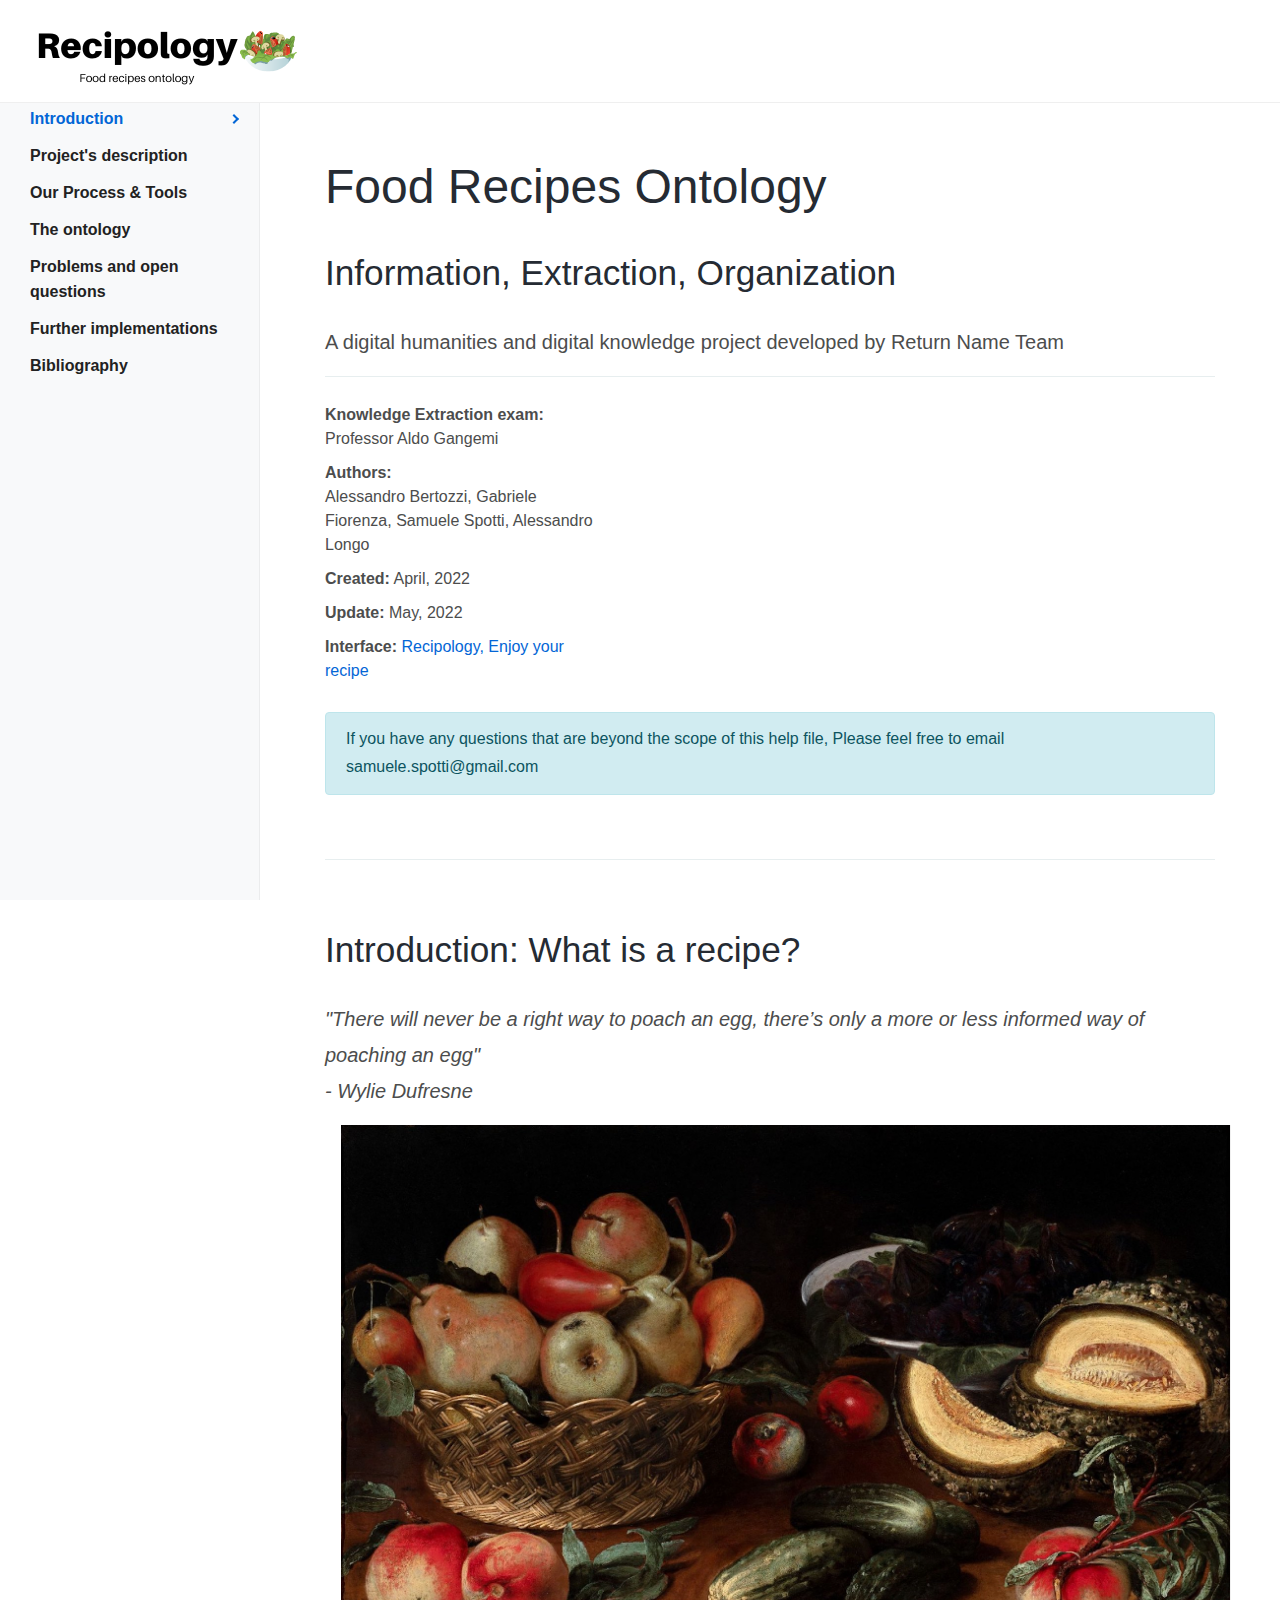
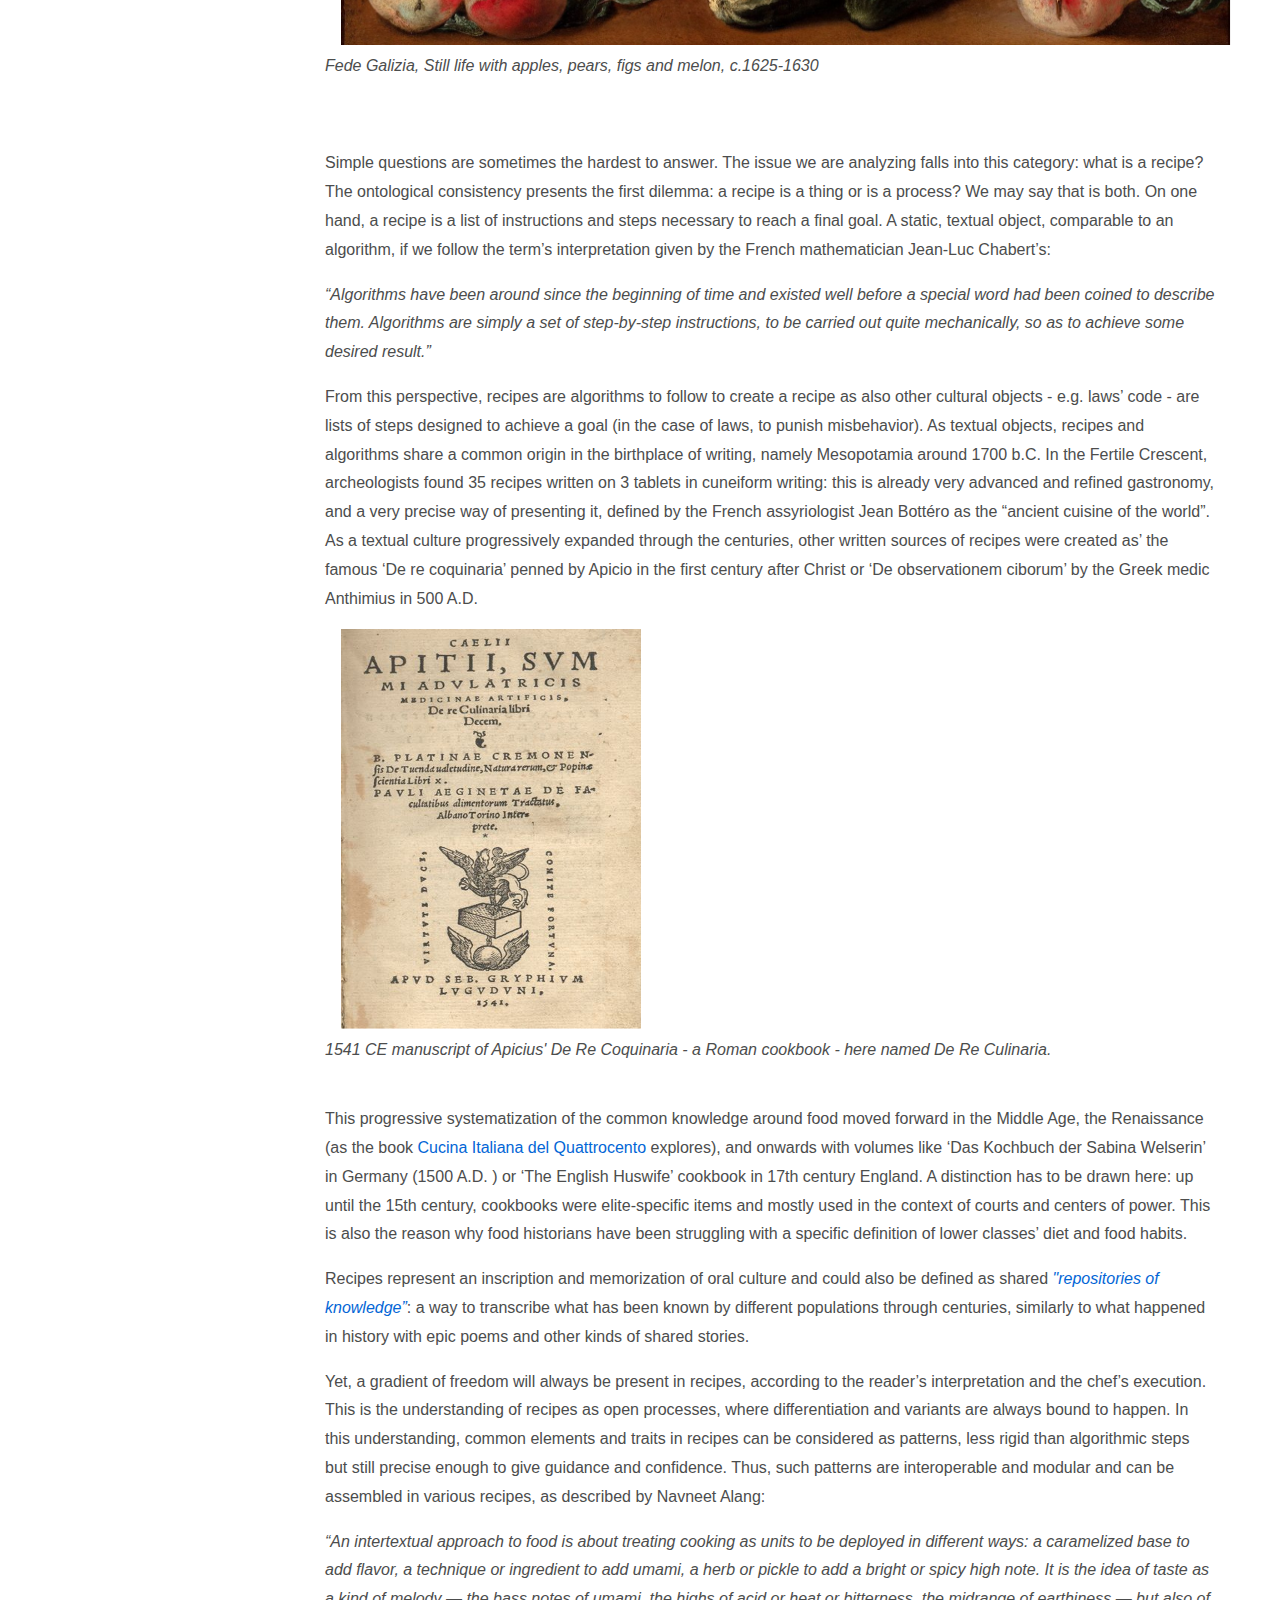
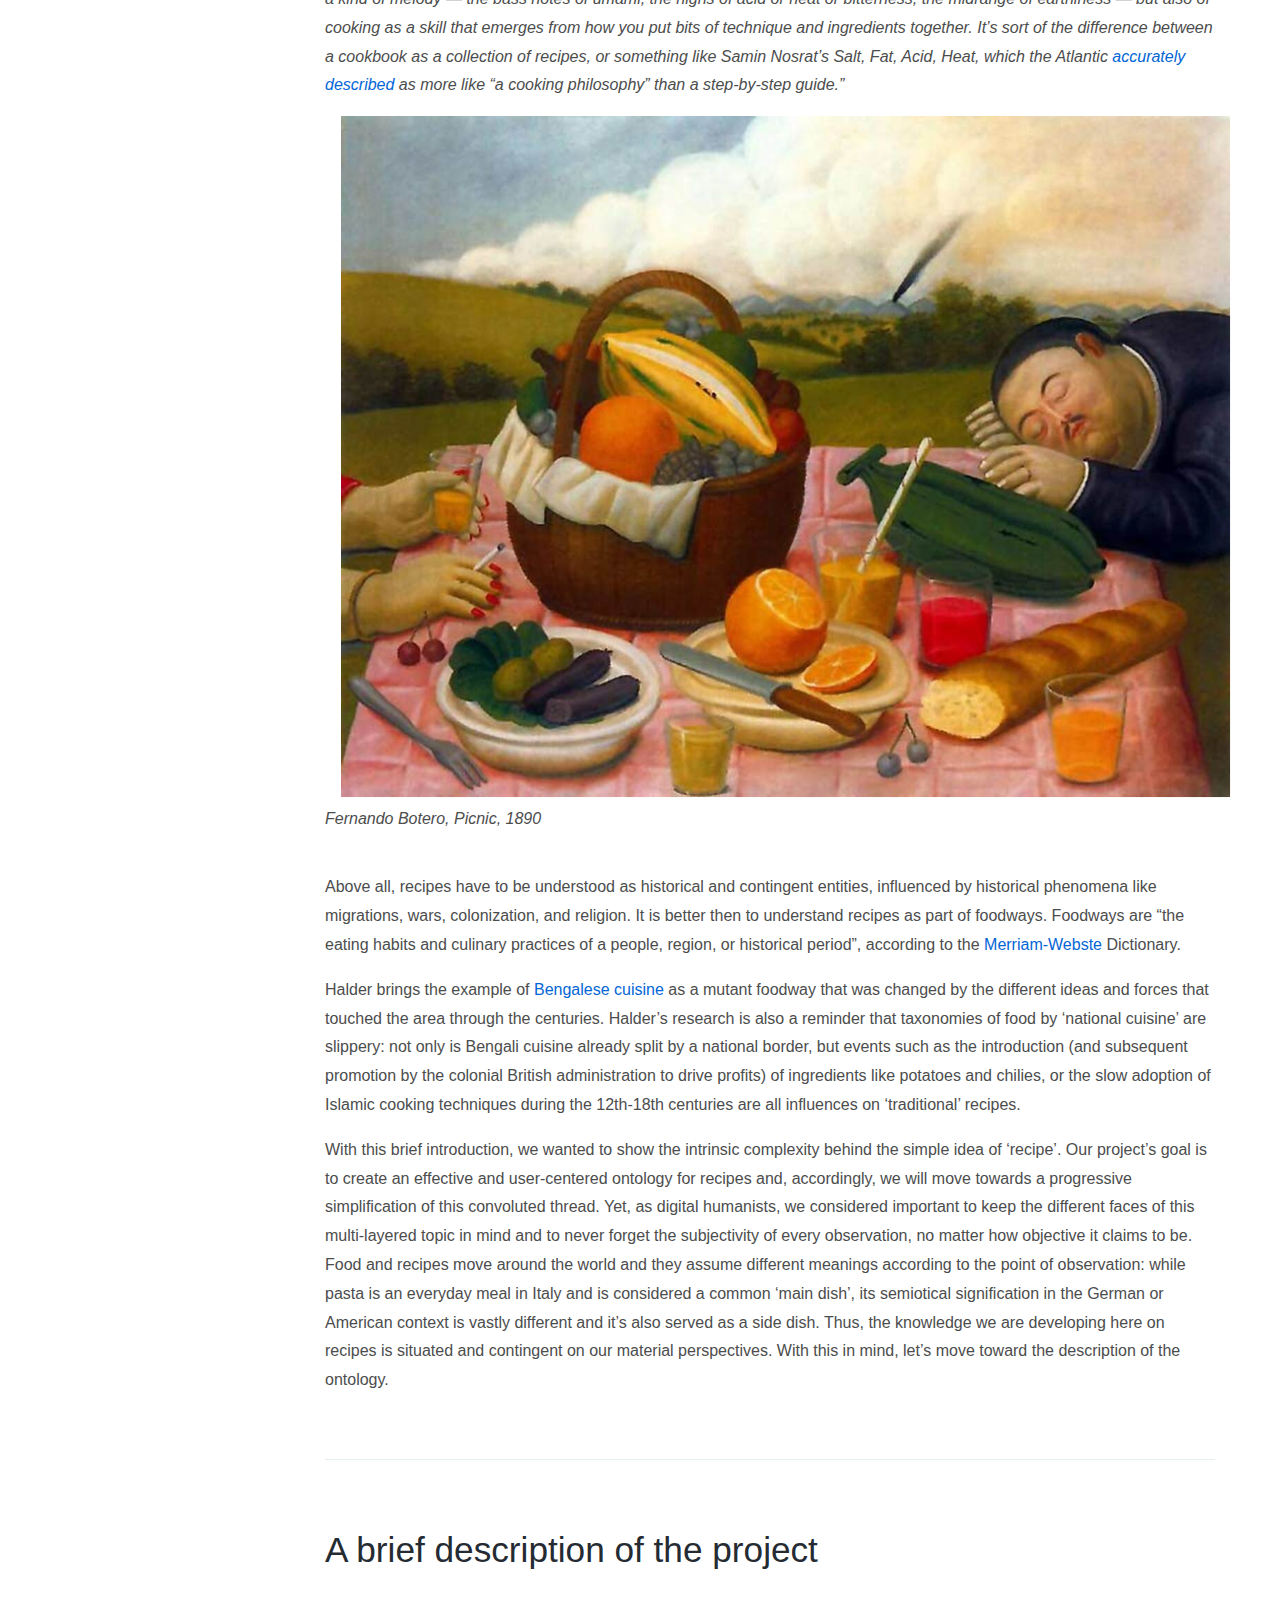
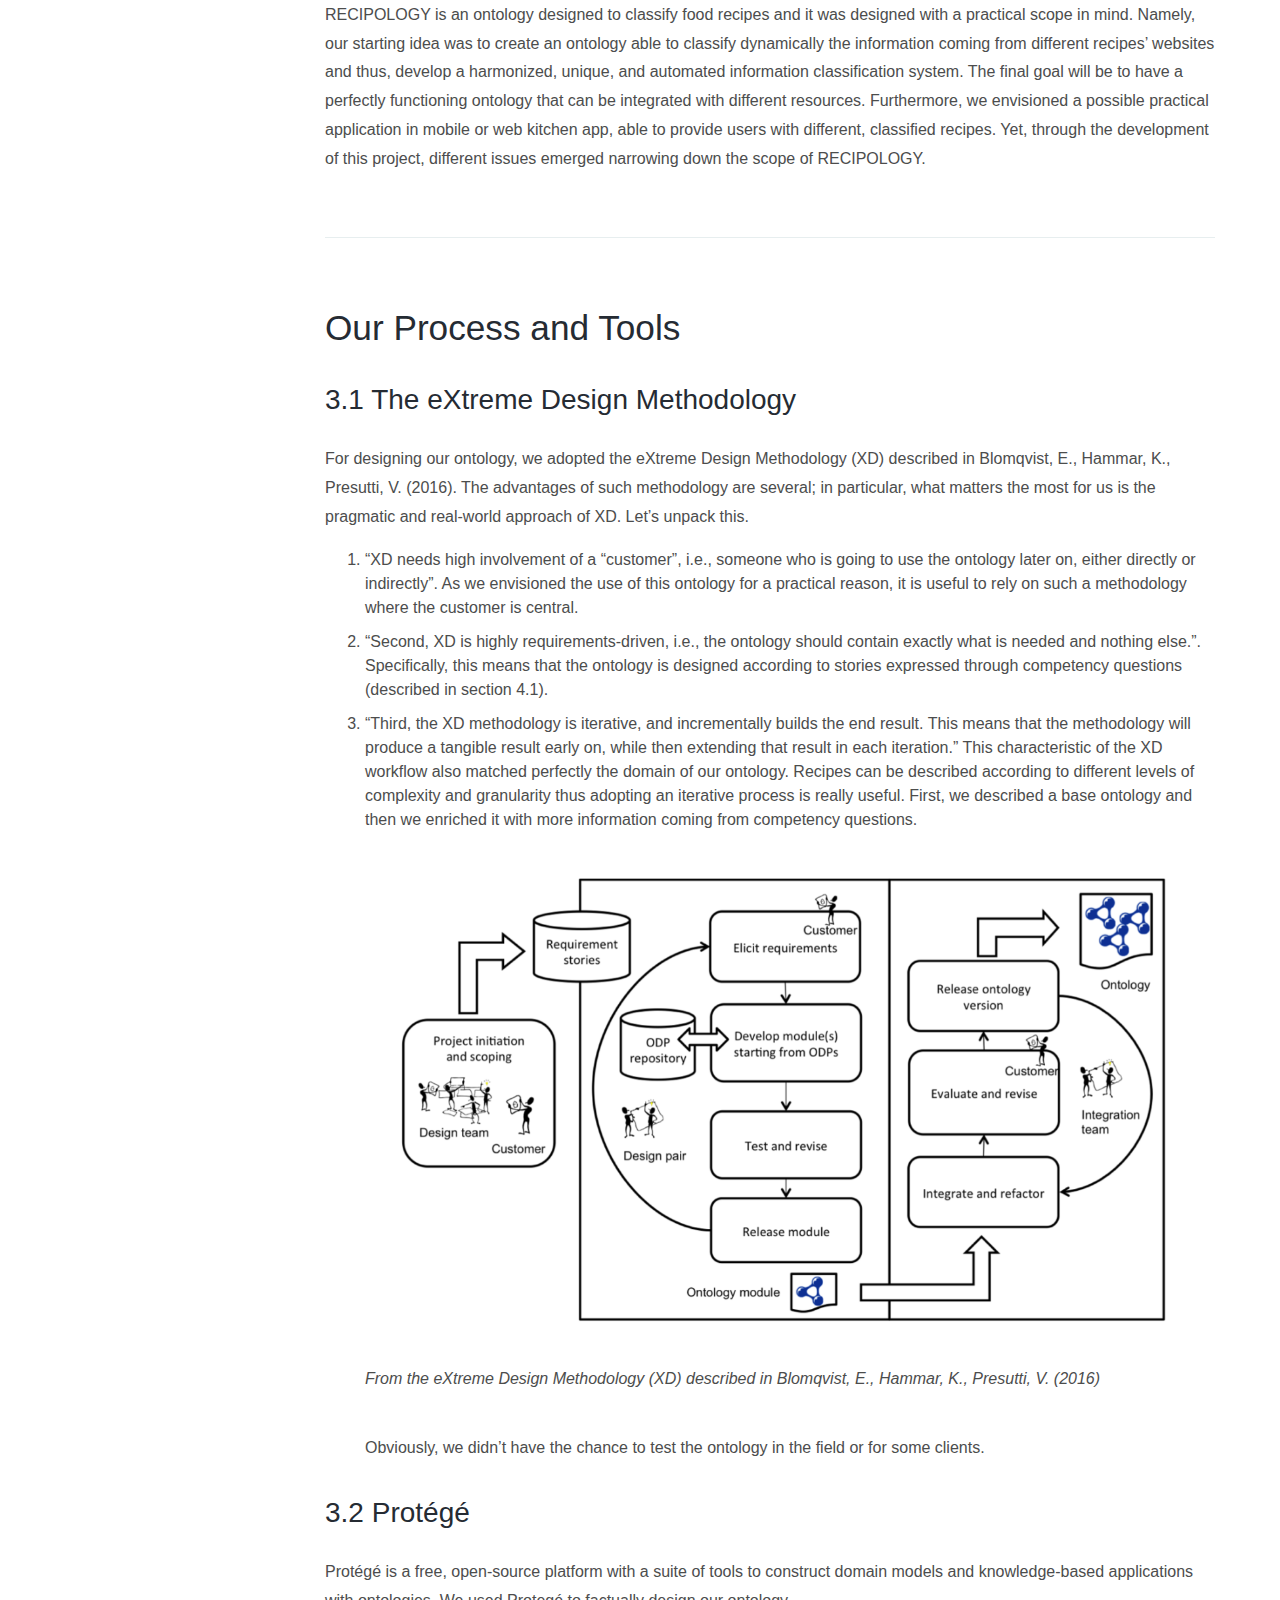
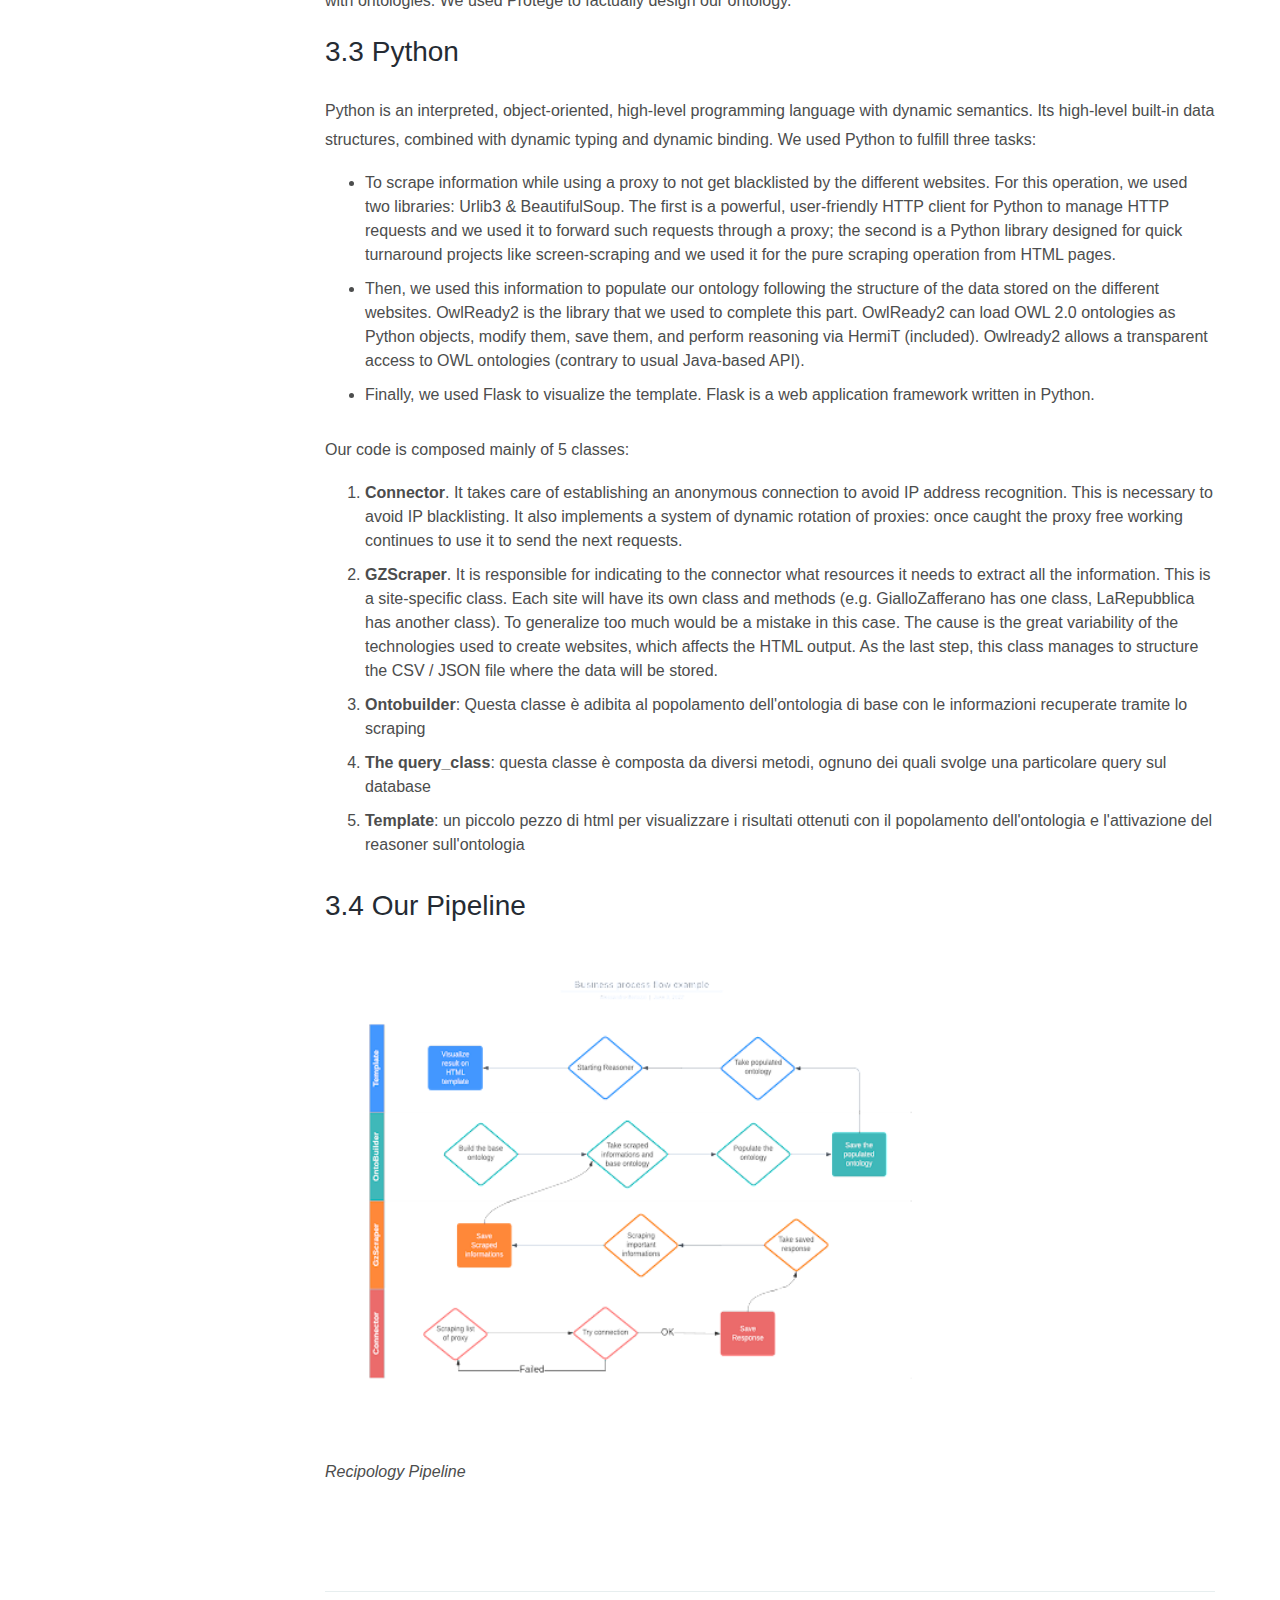
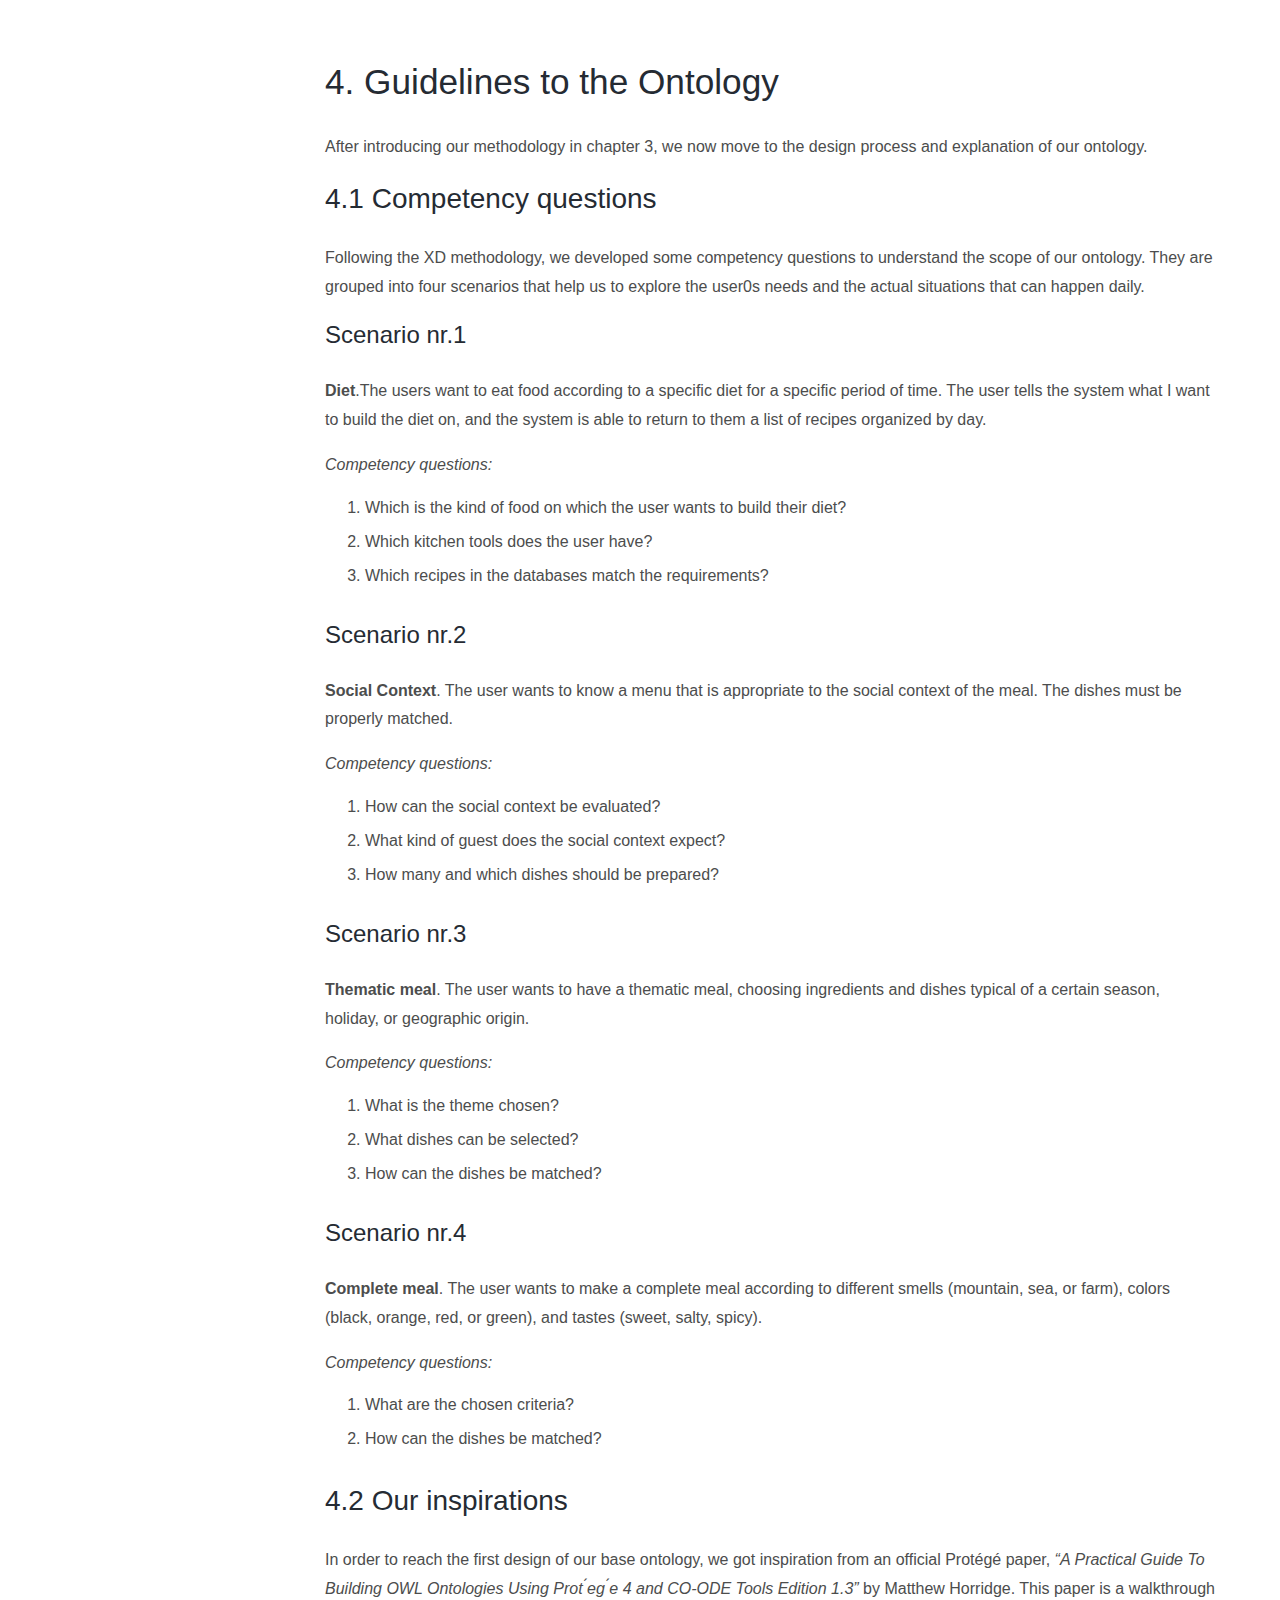
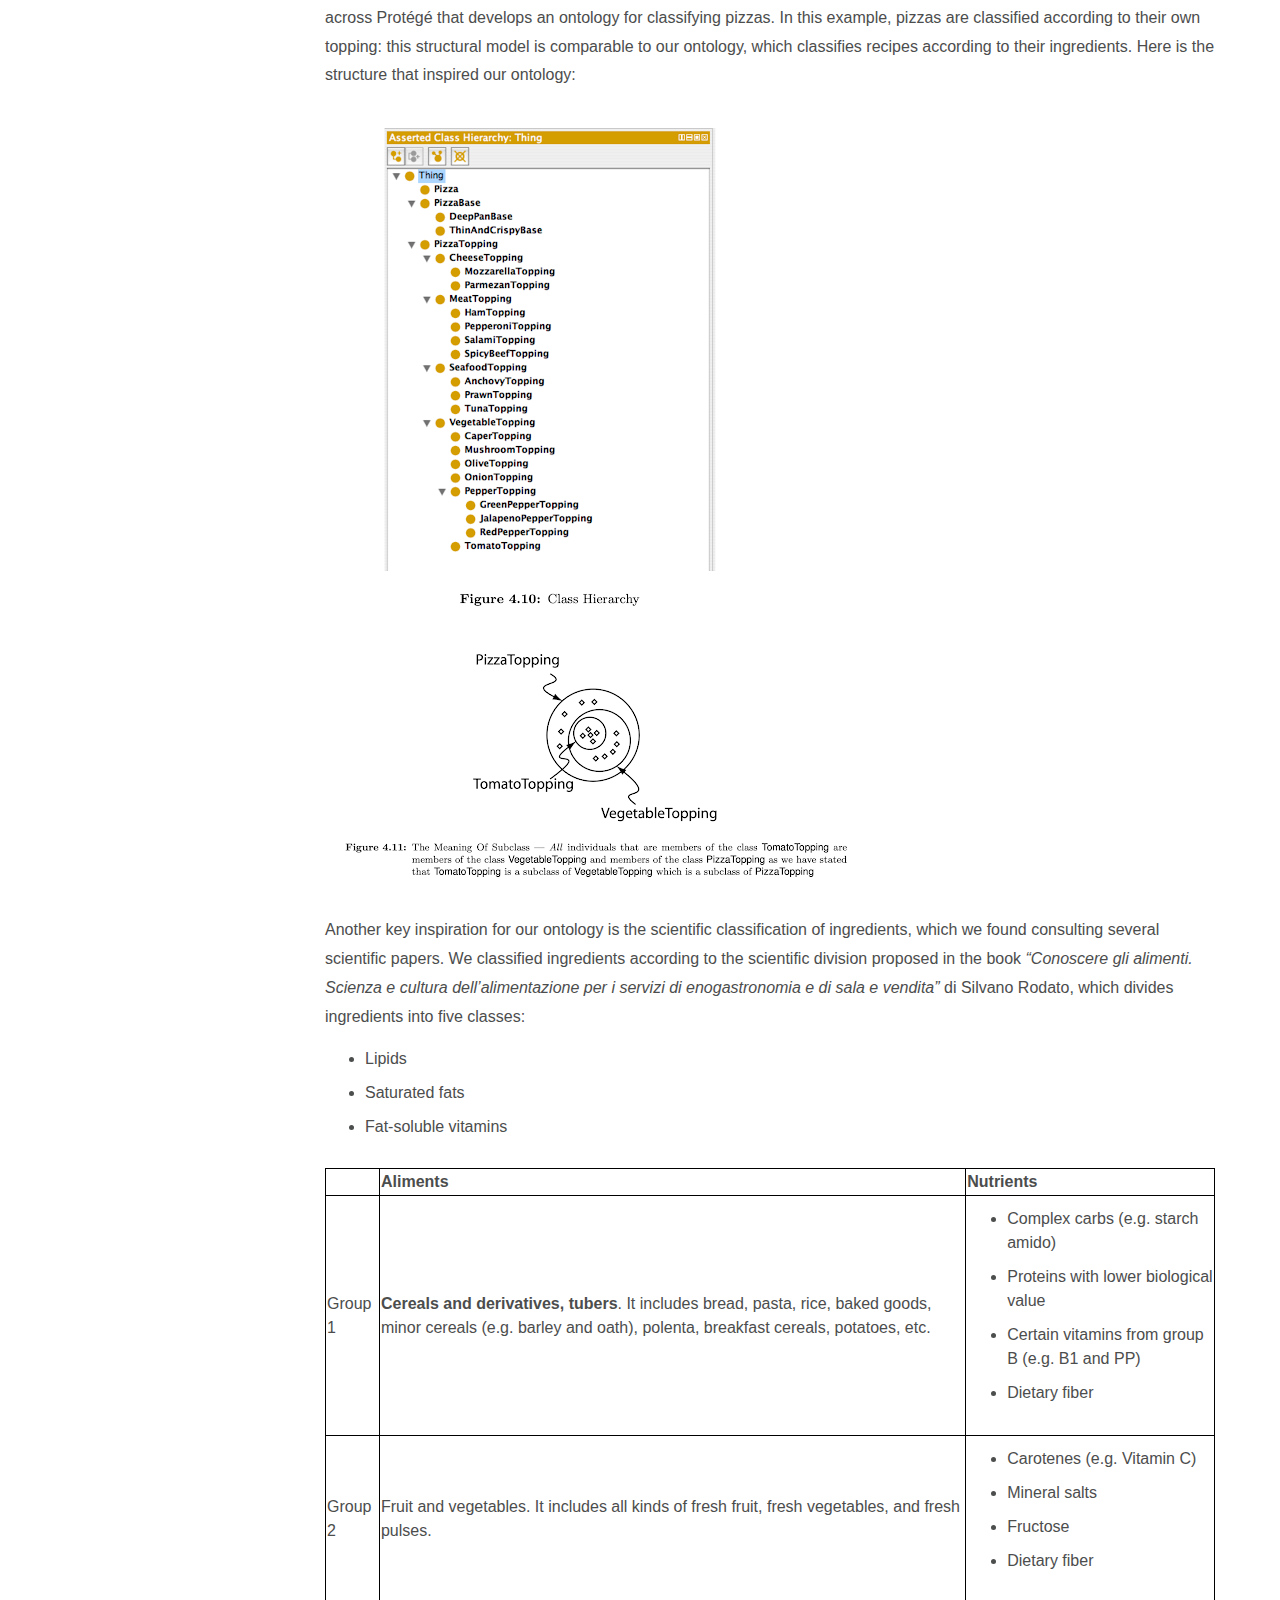
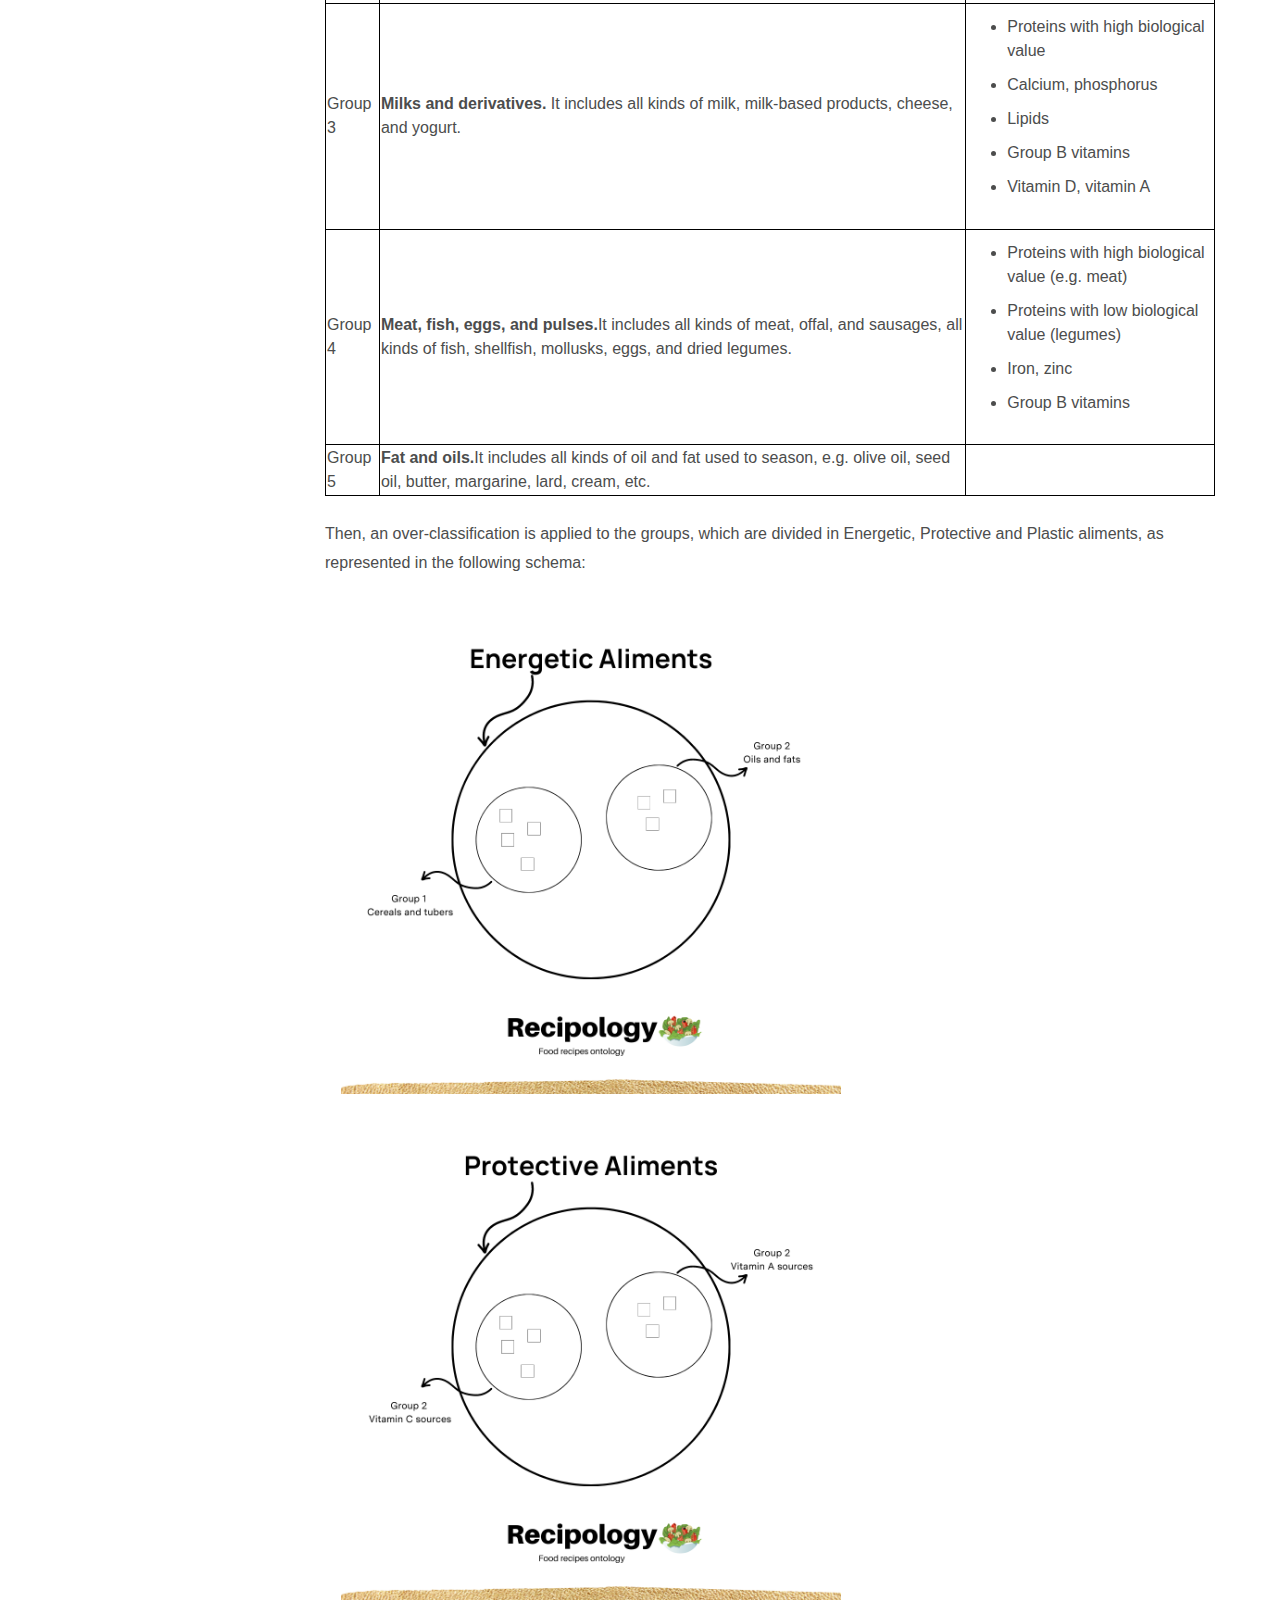
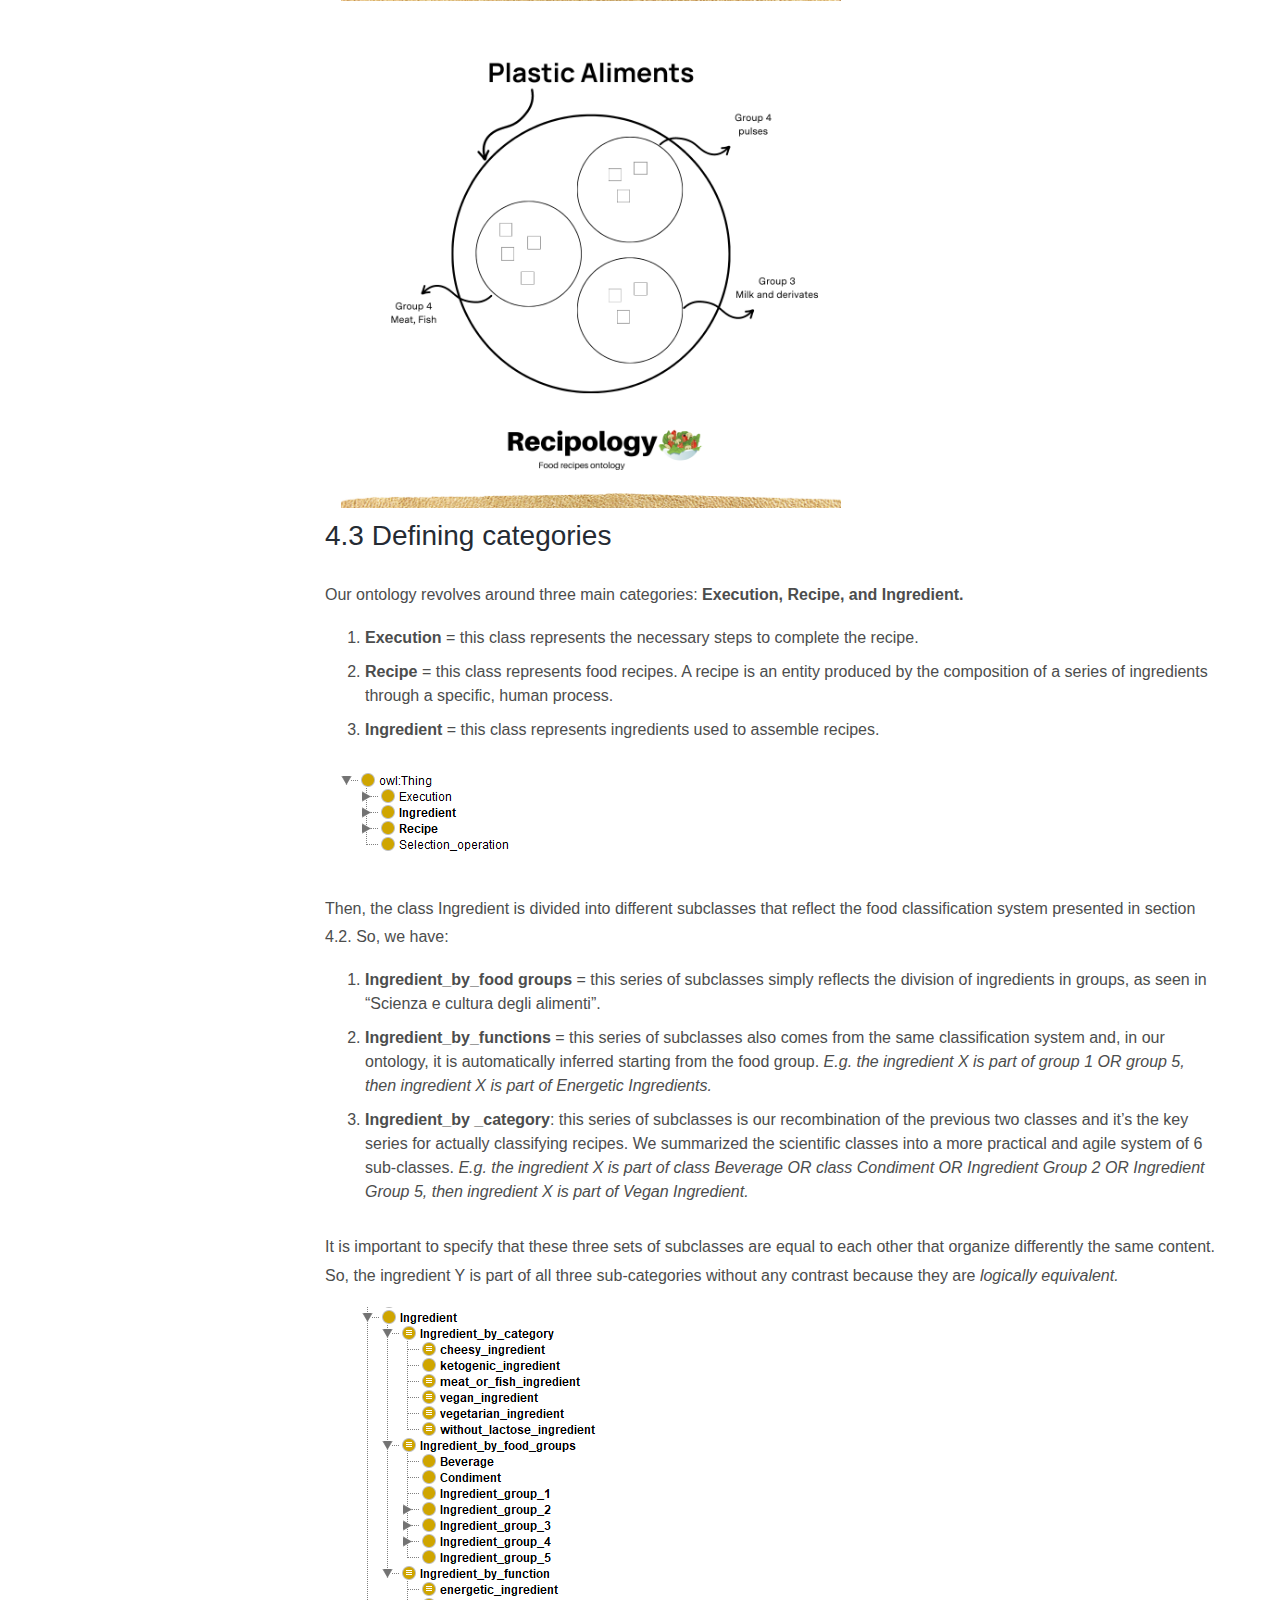
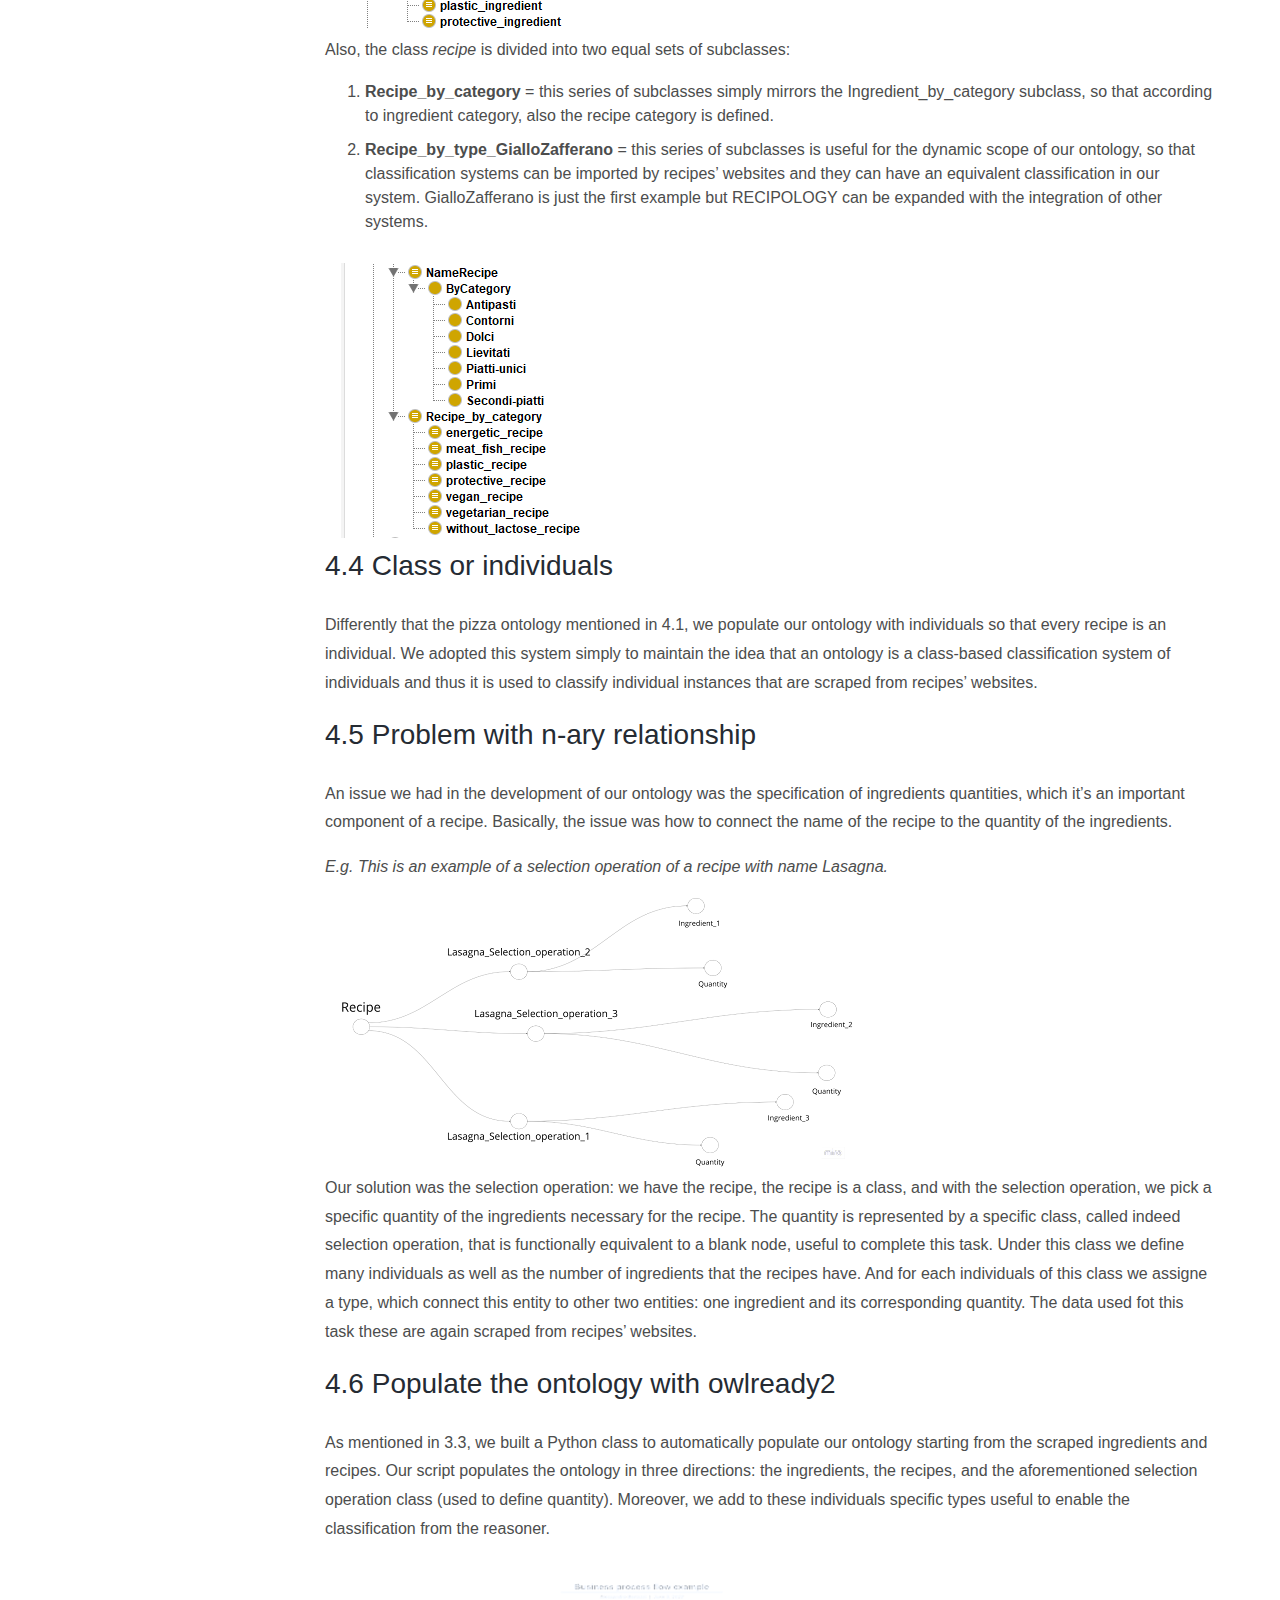
==== index.html @ f7dc5a28 "new" ====
<!DOCTYPE html>
<html lang="en">
<head>
<meta charset="UTF-8" />
<meta http-equiv="X-UA-Compatible" content="IE=edge">
<meta name="viewport" content="width=device-width, initial-scale=1, minimum-scale=1.0, shrink-to-fit=no">
<link href="assets/images/favicon.png" rel="icon" />
<title>Recipology Project | Documentation</title>
<meta name="description" content="Your ThemeForest item Name and description">
<meta name="author" content="harnishdesign.net">

<!-- Stylesheet
============================== -->
<!-- Bootstrap -->
<link rel="stylesheet" type="text/css" href="assets/vendor/bootstrap/css/bootstrap.min.css" />
<!-- Font Awesome Icon -->
<link rel="stylesheet" type="text/css" href="assets/vendor/font-awesome/css/all.min.css" />
<!-- Magnific Popup -->
<link rel="stylesheet" type="text/css" href="assets/vendor/magnific-popup/magnific-popup.min.css" />
<!-- Highlight Syntax -->
<link rel="stylesheet" type="text/css" href="assets/vendor/highlight.js/styles/github.css" />
<!-- Custom Stylesheet -->
<link rel="stylesheet" type="text/css" href="assets/css/stylesheet.css" />
</head>

<body data-spy="scroll" data-target=".idocs-navigation" data-offset="125">

<!-- Preloader -->
<div class="preloader">
  <div class="lds-ellipsis">
    <div></div>
    <div></div>
    <div></div>
    <div></div>
  </div>
</div>
<!-- Preloader End --> 

<!-- Document Wrapper   
=============================== -->
<div id="main-wrapper"> 
  
  <!-- Header
  ============================ -->
  <header id="header" class="sticky-top"> 
    <!-- Navbar -->
    <nav class="primary-menu navbar navbar-expand-lg navbar-dropdown-dark">
      <div class="container-fluid">
        <!-- Sidebar Toggler -->
		<button id="sidebarCollapse" class="navbar-toggler d-block d-md-none" type="button"><span></span><span class="w-75"></span><span class="w-50"></span></button>
		
		<!-- Logo --> 
        <a class="logo ml-md-3" href="index.html" title="iDocs Template"> <img src="assets/images/logo.png" alt="iDocs Template"/> </a> 
		<span class="text-2 ml-2"></span> 

    
  
        <!-- Logo End -->
        
		
                
                  
             
          
        
          
        
    <!-- Navbar End --> 
  </header>
  <!-- Header End --> 
  
  <!-- Content
  ============================ -->
  <div id="content" role="main">
    
	<!-- Sidebar Navigation
	============================ -->
	<div class="idocs-navigation bg-light">
      <ul class="nav flex-column ">
        <li class="nav-item"><a class="nav-link active" href="#idocs_start">Introduction</a>
        </li>
        <li class="nav-item"><a class="nav-link" href="#idocs_layout">Project's description</a>
         
        </li>
        <li class="nav-item"><a class="nav-link" href="#idocs_content">Our Process & Tools</a>
         
		
		</li>
        <li class="nav-item"><a class="nav-link" href="#idocs_components">The ontology</a>
          
        </li>
		<li class="nav-item"><a class="nav-link" href="#idocs_faq">Problems and open questions</a></li>
    <li class="nav-item"><a class="nav-link" href="#idocs_faq2">Further implementations</a></li>
    <li class="nav-item"><a class="nav-link" href="#idocs_faq3">Bibliography</a></li>
  
  
    
			<ul class="nav flex-column">
            <li class="nav-item"><a class="nav-link" href="#v1-1">v1.1</a></li>
            <li class="nav-item"><a class="nav-link" href="#v1-0">v1.0</a></li>
          </ul>
		</li>
      </ul>
    </div>
    
    <!-- Docs Content
	============================ -->
    <div class="idocs-content">
      <div class="container"> 
        
        <!-- Getting Started
		============================ -->
        <section id="idocs_start">
        <h1>Food Recipes Ontology</h1>
        <h2>Information, Extraction, Organization</h2>
        <p class="lead">A digital humanities and digital knowledge project developed by Return Name Team</p>
		<hr>
        <div class="row">
            <div class="col-sm-6 col-lg-4">
                <ul class="list-unstyled">
                    <li><strong>Knowledge Extraction exam:</strong> <br /> Professor Aldo Gangemi</li>
                    <li><strong>Authors:</strong> <br /><a>Alessandro Bertozzi, Gabriele Fiorenza, Samuele Spotti, Alessandro Longo</a></li>
                    <li><strong class="font-weight-700">Created:</strong> April, 2022</li>
                    <li><strong>Update:</strong> May, 2022</li>
                    <li><strong>Interface:</strong><a href="https://alessandrobertozzi.pythonanywhere.com/random"> Recipology, Enjoy your recipe</a></li>
                </ul>
            </div>
            

        </div>
        <p class="alert alert-info">If you have any questions that are beyond the scope of this help file, Please feel free to email samuele.spotti@gmail.com</p>
        </section>
        
		<hr class="divider">
		
        <!-- Introduction
		============================ -->
        <section id="idocs_installation">
            <h2> Introduction: What is a recipe?</h2>
            <p class="lead">
                <i>
                    "There will never be a right way to poach an egg, there’s only a more or less informed way of poaching an egg"
                    <br />- Wylie Dufresne
                </i>

            </p>
            <a class="logo ml-md-3" href="index.html" title="Tavola"> <img src="assets/images/tavola.png" class="img-fluid" alt="Tavola"/> </a>
            <p><i>Fede Galizia, Still life with apples, pears, figs and melon, c.1625-1630</i></p>
            <span class="text-2 ml-2"></span>


            <p>
             <br />
                Simple questions are sometimes the hardest to answer. The issue we are analyzing falls into this category: what is a recipe? The ontological consistency presents the first dilemma: a recipe is a thing or is a process? We may say that is both. On one hand, a recipe is a list of instructions and steps necessary to reach a final goal. A static, textual object, comparable to an algorithm, if we follow the term’s interpretation given by the French mathematician Jean-Luc Chabert’s:
            </p>

            <p>
                <i>
                    “Algorithms have been around since the beginning of time and existed well before a special word had been coined to describe them. Algorithms are simply a set of step-by-step instructions, to be carried out quite mechanically, so as to achieve some desired result.”
                </i>
            </p>
            <p>
                From this perspective, recipes are algorithms to follow to create a recipe as also other cultural objects - e.g. laws’ code - are lists of steps designed to achieve a goal (in the case of laws, to punish misbehavior). As textual objects, recipes and algorithms share a common origin in the birthplace of writing, namely Mesopotamia around 1700 b.C. In the Fertile Crescent, archeologists found 35 recipes written on 3 tablets in cuneiform writing: this is already very advanced and refined gastronomy, and a very precise way of presenting it, defined by the French assyriologist Jean Bottéro as the “ancient cuisine of the world”. As a textual culture progressively expanded through the centuries, other written sources of recipes were created as’ the famous ‘De re coquinaria’ penned by Apicio in the first century after Christ or ‘De observationem ciborum’ by the Greek medic Anthimius in 500 A.D.
            </p>
            <a class="logo ml-md-3" href="index.html" title="Manoscritto"> <img src="assets/images/manoscritto.png" class="img-fluid" alt="Manoscritto" style="width:300px;height:400px;" /> </a>
            <p><i>1541 CE manuscript of Apicius' De Re Coquinaria - a Roman cookbook - here named De Re Culinaria.</i></p>
            <span class="text-2 ml-2"></span>

            <p>This progressive systematization of the common knowledge around food moved forward in the Middle Age, the Renaissance (as the book <a href="https://www.olschki.it/libro/9788822244581">Cucina Italiana del Quattrocento</a> explores), and onwards with volumes like ‘Das Kochbuch der Sabina Welserin’ in Germany (1500 A.D. ) or ‘The English Huswife’ cookbook in 17th century England. A distinction has to be drawn here: up until the 15th century, cookbooks were elite-specific items and mostly used in the context of courts and centers of power. This is also the reason why food historians have been struggling with a specific definition of lower classes’ diet and food habits.</p>
            <p>
                Recipes represent an inscription and memorization of oral culture and could also be defined as shared <a href="https://www.eater.com/2020/6/17/21255211/what-is-a-recipe"><i>"repositories of knowledge”</i></a>: a way to transcribe what has been known by different populations through centuries, similarly to what happened in history with epic poems and other kinds of shared stories.
            </p>
            <p>
                Yet, a gradient of freedom will always be present in recipes, according to the reader’s interpretation and the chef’s execution. This is the understanding of recipes as open processes, where differentiation and variants are always bound to happen. In this understanding, common elements and traits in recipes can be considered as patterns, less rigid than algorithmic steps but still precise enough to give guidance and confidence. Thus, such patterns are interoperable and modular and can be assembled in various recipes, as described by Navneet Alang:
            </p>
            <p><i>“An intertextual approach to food is about treating cooking as units to be deployed in different ways: a caramelized base to add flavor, a technique or ingredient to add umami, a herb or pickle to add a bright or spicy high note. It is the idea of taste as a kind of melody — the bass notes of umami, the highs of acid or heat or bitterness, the midrange of earthiness — but also of cooking as a skill that emerges from how you put bits of technique and ingredients together. It’s sort of the difference between a cookbook as a collection of recipes, or something like Samin Nosrat’s Salt, Fat, Acid, Heat, which the Atlantic <a href="https://www.theatlantic.com/entertainment/archive/2018/10/samin-nosrat-salt-fat-acid-heat-netflix/572731/">accurately described</a> as more like “a cooking philosophy” than a step-by-step guide.”</i></p>
            <a class="logo ml-md-3" href="index.html" title="Botero"> <img src="assets/images/botero.png" class="img-fluid" alt="Botero"  /> </a>
            <p><i>Fernando Botero, Picnic, 1890</i></p>
            <span class="text-2 ml-2"></span>
            <p>Above all, recipes have to be understood as historical and contingent entities, influenced by historical phenomena like migrations, wars, colonization, and religion. It is better then to understand recipes as part of foodways. Foodways are “the eating habits and culinary practices of a people, region, or historical period”, according to the <a href="https://www.merriam-webster.com/dictionary/foodways">Merriam-Webste</a> Dictionary.
            </p>
            <p>Halder brings the example of <a href="https://www.sahapedia.org/our-food-their-food-historical-overview-of-the-bengali-platter">Bengalese cuisine</a> as a mutant foodway that was changed by the different ideas and forces that touched the area through the centuries. Halder’s research is also a reminder that taxonomies of food by ‘national cuisine’ are slippery: not only is Bengali cuisine already split by a national border, but events such as the introduction (and subsequent promotion by the colonial British administration to drive profits) of ingredients like potatoes and chilies, or the slow adoption of Islamic cooking techniques during the 12th-18th centuries are all influences on ‘traditional’ recipes.</p>
            <p>With this brief introduction, we wanted to show the intrinsic complexity behind the simple idea of ‘recipe’. Our project’s goal is to create an effective and user-centered ontology for recipes and, accordingly, we will move towards a progressive simplification of this convoluted thread. Yet, as digital humanists, we considered important to keep the different faces of this multi-layered topic in mind and to never forget the subjectivity of every observation, no matter how objective it claims to be. Food and recipes move around the world and they assume different meanings according to the point of observation: while pasta is an everyday meal in Italy and is considered a common ‘main dish’, its semiotical signification in the German or American context is vastly different and it’s also served as a side dish. Thus, the knowledge we are developing here on recipes is situated and contingent on our material perspectives. With this in mind, let’s move toward the description of the ontology.
            </p>

          </section>

         
		<hr class="divider">
		
    <!-- Brief Introduction
============================ -->
    <section id="idocs_layout">
      <h2>A brief description of the project</h2>
      <p>RECIPOLOGY is an ontology designed to classify food recipes and it was designed with a practical scope in mind. Namely, our starting idea was to create an ontology able to classify dynamically the information coming from different recipes’ websites and thus, develop a harmonized, unique, and automated information classification system. The final goal will be to have a perfectly functioning ontology that can be integrated with different resources. Furthermore, we envisioned a possible practical application in mobile or web kitchen app, able to provide users with different, classified recipes. Yet, through the development of this project, different issues emerged narrowing down the scope of RECIPOLOGY.
      </p>
      
     
        
		<hr class="divider">
		
        <!-- Our Process
		============================ -->
        <section id="idocs_content">
          <h2>Our Process and Tools</h2>
          <h3>3.1 The eXtreme Design Methodology
          </h3>
          <p>For designing our ontology, we adopted the eXtreme Design Methodology (XD) described in Blomqvist, E., Hammar, K., Presutti, V. (2016). The advantages of such methodology are several;  in particular, what matters the most for us is the pragmatic and real-world approach of XD. Let’s unpack this. 
          </p>
          
          <ol>
            <li>“XD needs high involvement of a “customer”, i.e., someone who is going to use the ontology later on, either directly or indirectly”. 
              As we envisioned the use of this ontology for a practical reason, it is useful to rely on such a methodology where the customer is central.  
            </li>
            <li>“Second, XD is highly requirements-driven, i.e., the ontology should contain exactly what is needed and nothing else.”. 
              Specifically, this means that the ontology is designed according to stories expressed through competency questions (described in section 4.1).
            </li>
            <li>“Third, the XD methodology is iterative, and incrementally builds the end result. This means that the methodology will produce a tangible result early on, while then extending that result in each iteration.”
              This characteristic of the XD workflow also matched perfectly the domain of our ontology. Recipes can be described according to different levels of complexity and granularity thus adopting an iterative process is really useful. First, we described a base ontology and then we enriched it with more information coming from competency questions.              
            </li>
            <a class="logo ml-md-3" href="index.html" title="Design"> <img src="assets/images/design.png" class="img-fluid"  alt="Design"  />  </a>
            <p><i>From the eXtreme Design Methodology (XD) described in Blomqvist, E., Hammar, K., Presutti, V. (2016) </i></p>
            <span class="text-2 ml-2"></span>

            <p>Obviously, we didn’t have the chance to test the ontology in the field or for some clients. 
            </p>
          </ol>

          <h3>3.2 Protégé</h3>
          <p>Protégé is a free, open-source platform with a suite of tools to construct domain models and knowledge-based applications with ontologies. We used Protegé to factually design our ontology.  
          </p>

          <h3>3.3 Python</h3>
          <p>Python is an interpreted, object-oriented, high-level programming language with dynamic semantics. Its high-level built-in data structures, combined with dynamic typing and dynamic binding. We used Python to fulfill three tasks: 
          </p>
          <ul>
            <li>To scrape information while using a proxy to not get blacklisted by the different websites. For this operation, we used two libraries: Urlib3 & BeautifulSoup. The first is a powerful, user-friendly HTTP client for Python to manage HTTP requests and we used it to forward such requests through a proxy; the second is a Python library designed for quick turnaround projects like screen-scraping and we used it for the pure scraping operation from HTML pages.</li>
            <li>Then, we used this information to populate our ontology following the structure of the data stored on the different websites. OwlReady2 is the library that we used to complete this part. OwlReady2  can load OWL 2.0 ontologies as Python objects, modify them, save them, and perform reasoning via HermiT (included). Owlready2 allows a transparent access to OWL ontologies (contrary to usual Java-based API).
            </li>
            <li>Finally, we used Flask to visualize the template. Flask is a web application framework written in Python.
            </li>
          </ul>
          <p>Our code is composed mainly of 5 classes:
          </p>
          <ol>
            <li><strong>Connector</strong>. It takes care of establishing an anonymous connection to avoid IP address recognition. This is necessary to avoid IP blacklisting. It also implements a system of dynamic rotation of proxies: once caught the proxy free working continues to use it to send the next requests.
            </li>
            <li><strong>GZScraper</strong>. It is responsible for indicating to the connector what resources it needs to extract all the information. This is a site-specific class. Each site will have its own class and methods (e.g. GialloZafferano has one class, LaRepubblica has another class). To generalize too much would be a mistake in this case. The cause is the great variability of the technologies used to create websites, which affects the HTML output. As the last step, this class manages to structure the CSV / JSON file where the data will be stored.
            </li>
            <li><strong>Ontobuilder</strong>: Questa classe è adibita al popolamento dell'ontologia di base con le informazioni recuperate tramite lo scraping
            </li>
            <li><strong>The query_class</strong>: questa classe è composta da diversi metodi, ognuno dei quali svolge una particolare query sul database
            </li>
            <li><strong>Template</strong>: un piccolo pezzo di html per visualizzare i risultati ottenuti con il popolamento dell'ontologia e l'attivazione del reasoner sull'ontologia
            </li>
          </ol>

        
          

          <h3>3.4 Our Pipeline</h3>
          <a class="logo ml-md-3" href="index.html" title="Manoscritto"> <img src="assets/images/quattro.png" class="img-fluid" alt="Pipeline" style="width:600px;height:500px;"  /> </a>
          <p><i>Recipology Pipeline</i></p>
          <span class="text-2 ml-2"></span>

		
        
		<hr class="divider">
		
		<!-- Guidelines Ontology
		============================ -->
        <section id="idocs_components">
          <h2>4. Guidelines to the Ontology</h2>
          <p>After introducing our methodology in chapter 3, we now move to the design process and explanation of our ontology.
          </p>


          <h3>4.1 Competency questions</h3>
          <p>Following the XD methodology, we developed some competency questions to understand the scope of our ontology.
            They are grouped into four scenarios that help us to explore the user0s needs and the actual situations that can happen daily.
            </p>
          <h4>Scenario nr.1</h4>
          <p><strong>Diet</strong>.The users want to eat food according to a specific diet for a specific period of time. The user tells the system what I want to build the diet on, and the system is able to return to them a list of recipes organized by day.
          </p>
          <p><i>Competency questions:</i></p>
          <ol>
            <li>Which is the kind of food on which the user wants to build their diet?
            </li>
            <li>Which kitchen tools does the user have?
            </li>
            <li>Which recipes in the databases match the requirements?</li>
          </ol>
          <h4>Scenario nr.2</h4>
          <p><strong>Social Context</strong>. The user wants to know a menu that is appropriate to the social context of the meal. The dishes must be properly matched.
          </p>
          <p><i>Competency questions:</i></p>
          <ol>
            <li>How can the social context be evaluated?
            </li>
            <li>What kind of guest does the social context expect?
            </li>
            <li>How many and which dishes should be prepared?
            </li>
          </ol>
          <h4>Scenario nr.3</h4>
          <p><strong>Thematic meal</strong>. The user wants to have a thematic meal, choosing ingredients and dishes typical of a certain season, holiday, or geographic origin.
          </p>
          <p><i>Competency questions:</i></p>
          <ol>
            <li>What is the theme chosen?
            </li>
            <li>What dishes can be selected?
            </li>
            <li>How can the dishes be matched?
            </li>
          </ol>
          <h4>Scenario nr.4</h4>
          <p><strong>Complete meal</strong>. The user wants to make a complete meal according to different smells (mountain, sea, or farm), colors (black, orange, red, or green), and tastes (sweet, salty, spicy).
          </p>
          <p><i>Competency questions:</i></p>
          <ol>
            <li>What are the chosen criteria?
            </li>
            <li>How can the dishes be matched?
            </li>
          </ol>

          <h3>4.2 Our inspirations</h3>
          <p>In order to reach the first design of our base ontology, we got inspiration from an official Protégé paper, <i>“A Practical Guide To Building OWL Ontologies Using Prot ́eg ́e 4 and CO-ODE Tools Edition 1.3”</i> by Matthew Horridge. This paper is a walkthrough across Protégé that develops an ontology for classifying pizzas. In this example, pizzas are classified according to their own topping: this structural model is comparable to our ontology, which classifies recipes according to their ingredients. Here is the structure that inspired our ontology:
          </p>
          <a class="logo ml-md-3" href="index.html" title="Manoscritto"> <img src="assets/images/cinque.png" class="img-fluid" alt="ispirations"  /> </a>
           
          <span class="text-2 ml-2"></span>
          <br>
          <a class="logo ml-md-3" href="index.html" title="Manoscritto"> <img src="assets/images/sei.png" class="img-fluid" alt="ispirations"  /> </a>
           
          <span class="text-2 ml-2"></span>
          <br>


  
<br>
          <p>Another key inspiration for our ontology is the scientific classification of ingredients, which we found consulting several scientific papers. We classified ingredients according to the scientific division proposed in the book <i>“Conoscere gli alimenti. Scienza e cultura dell’alimentazione per i servizi di enogastronomia e di sala e vendita”</i> di Silvano Rodato, which divides ingredients into five classes:
          </p>
          <table>
            <tr>
              <th></th>
              <th>Aliments</th>
              <th>Nutrients</th>
            </tr>
            <tr>
              <td>Group 1</td>
              <td><strong>Cereals and derivatives, tubers</strong>. It includes bread, pasta, rice, baked goods, minor cereals (e.g. barley and oath), polenta, breakfast cereals, potatoes, etc.
              </td>
              <td>
                <ul>
                  <li>Complex carbs (e.g. starch amido)
                  </li>
                  <li>Proteins with lower biological value
                  </li>
                  <li>Certain vitamins from group B (e.g. B1 and PP)</li>
                  <li>Dietary fiber</li>
              </ul>
              </td>
            </tr>
            <tr>
              <td>Group 2</td>
              <td>Fruit and vegetables. It includes all kinds of fresh fruit, fresh vegetables, and fresh pulses.</td>
              <td><ul>
                <li>Carotenes (e.g. Vitamin C)
                </li>
                <li>Mineral salts
                </li>
                <li>Fructose</li>
                <li>Dietary fiber</li>
            </ul></td>
            </tr>
            <tr>
              <td>Group 3</td>
              <td><strong>Milks and derivatives.</strong> It includes all kinds of milk, milk-based products, cheese, and yogurt.              </td>
              <td><ul>
                <li>Proteins with high biological value
                </li>
                <li>Calcium, phosphorus
                </li>
                <li>Lipids</li>
                <li>Group B vitamins</li>
                <li>Vitamin D, vitamin A
                </li>
            </ul></td>
            </tr>
            <tr>
              <td>Group 4
              </td>
              <td><strong>Meat, fish, eggs, and pulses.</strong>It includes all kinds of meat, offal, and sausages, all kinds of fish, shellfish, mollusks, eggs, and dried legumes.</td>
              <td><ul>
                <li>Proteins with high biological value (e.g. meat)
                </li>
                <li>Proteins with low biological value (legumes)
                </li>
                <li>Iron, zinc</li>
                <li>Group B vitamins</li>
            </ul></td>
            </tr>
            <tr>
              <td>Group 5</td>
              <td><strong>Fat and oils.</strong>It includes all kinds of oil and fat used to season, e.g. olive oil, seed oil, butter, margarine, lard, cream, etc.
              </td>
              <ul>
                <li>Lipids
                </li>
                <li>Saturated fats
                </li>
                <li>Fat-soluble vitamins
                </li>
                
            </ul></td>
            </tr>
          </table>
          <br>

          <p>Then, an over-classification is applied to the groups, which are divided in Energetic, Protective and Plastic aliments,  as represented in the following schema:
          </p>
          <a class="logo ml-md-3" href="index.html" title="Manoscritto"> <img src="assets/images/schema1.png" class="img-fluid" alt="ispirations" style="width:500px;height:500px;"  /> </a>
           
          <span class="text-2 ml-2"></span>
          <br>
          <a class="logo ml-md-3" href="index.html" title="Manoscritto"> <img src="assets/images/schema2.png" class="img-fluid" alt="ispirations" style="width:500px;height:500px;" /> </a>
           
          <span class="text-2 ml-2"></span>
          <br>
          <a class="logo ml-md-3" href="index.html" title="Manoscritto"> <img src="assets/images/schema3.png" class="img-fluid" alt="ispirations" style="width:500px;height:500px;" /> </a>
           
          <span class="text-2 ml-2"></span>
          <br>


    <h3>4.3 Defining categories</h3>
    <p>Our ontology revolves around three main categories: <strong>Execution, Recipe, and Ingredient.</strong>
    </p>
    <ol>
      <li><strong>Execution</strong> = this class represents the necessary steps to complete the recipe. 
      </li>
      <li><strong>Recipe</strong> = this class represents food recipes. A recipe is an entity produced by the composition of a series of ingredients through a specific, human process. 
      </li>
      <li><strong>Ingredient</strong> = this class represents ingredients used to assemble recipes.</li>
    </ol>
    <a class="logo ml-md-3" href="index.html" title="Manoscritto"> <img src="assets/images/sette.png" class="img-fluid" alt="ispirations"  /> </a>
           
    <span class="text-2 ml-2"></span>
    <br>
    <p>Then, the class Ingredient is divided into different subclasses that reflect the food classification system presented in section 4.2. So, we have:
    </p>
    <ol>
      <li><strong>Ingredient_by_food groups</strong> = this series of subclasses simply reflects the division of ingredients in groups, as seen in “Scienza e cultura degli alimenti”. 
      </li>
      <li><strong>Ingredient_by_functions</strong> = this series of subclasses also comes from the same classification system and, in our ontology, it is automatically inferred starting from the food group. 
        <i>E.g. the ingredient X is part of group 1 OR group 5, then ingredient X is part of Energetic Ingredients.</i>        
      </li>
      <li><strong>Ingredient_by _category</strong>: this series of subclasses is our recombination of the previous two classes and it’s the key series for actually classifying recipes. We summarized the scientific classes into a more practical and agile system of 6 sub-classes. 
        <i>E.g. the ingredient X is part of class Beverage OR class Condiment OR Ingredient Group 2 OR Ingredient Group 5, then ingredient X is part of Vegan Ingredient.</i>
        </li>
    </ol>
    <p>It is important to specify that these three sets of subclasses are equal to each other that organize differently the same content. So, the ingredient Y is part of all three sub-categories without any contrast because they are <i>logically equivalent.</i>
    </p>
    <a class="logo ml-md-3" href="index.html" title="Manoscritto"> <img src="assets/images/otto.png" class="img-fluid" alt="ispirations" /> </a>
           
          <span class="text-2 ml-2"></span>
          <br>
    <p>Also, the class <i>recipe</i> is divided into two equal sets of subclasses:
    </p>
    <ol>
      <li><strong>Recipe_by_category</strong> = this series of subclasses simply mirrors the Ingredient_by_category subclass, so that according to ingredient category, also the recipe category is defined. 
      </li>
      <li><strong>Recipe_by_type_GialloZafferano</strong> = this series of subclasses is useful for the dynamic scope of our ontology, so that classification systems can be imported by recipes’ websites and they can have an equivalent classification in our system. GialloZafferano is just the first example but RECIPOLOGY can be expanded with the integration of other systems.      
      </li>
    </ol>
    <a class="logo ml-md-3" href="index.html" title="Manoscritto"> <img src="assets/images/nove.png" class="img-fluid" alt="ispirations"  /> </a>
           
          <span class="text-2 ml-2"></span>
          <br>
    <h3>4.4 Class or individuals</h3>
    <p>Differently that the pizza ontology mentioned in 4.1, we populate our ontology with individuals so that every recipe is an individual. We adopted this system simply to maintain the idea that an ontology is a class-based classification system of individuals and thus it is used to classify individual instances that are scraped from recipes’ websites. 
    </p>
    <h3>4.5 Problem with n-ary relationship</h3>
    <p>An issue we had in the development of our ontology was the specification of ingredients quantities, which it’s an important component of a recipe. Basically, the issue was how to connect the name of the recipe to the quantity of the ingredients.
    </p>
    <p><i>E.g. This is an example of a selection operation of a recipe with name Lasagna.
    </i></p>
    <a class="logo ml-md-3" href="index.html" title="Manoscritto"> <img src="assets/images/dieci.png" class="img-fluid" alt="ispirations"  /> </a>
           
          <span class="text-2 ml-2"></span>
          <br>
    <p>Our solution was the selection operation: we have the recipe, the recipe is a class, and with the selection operation, we pick a specific quantity of the ingredients necessary for the recipe. The quantity is represented by a specific class, called indeed selection operation, that is functionally equivalent to a blank node, useful to complete this task. Under this class we define many individuals as well as the number of ingredients that the recipes have. And for each individuals of this class we assigne a type, which connect this entity to other two entities: one ingredient and its corresponding quantity. The data used fot this task these are again scraped from recipes’ websites.</p>
    <h3>4.6 Populate the ontology with owlready2</h3>
    <p>As mentioned in 3.3, we built a Python class to automatically populate our ontology starting from the scraped ingredients and recipes. Our script populates the ontology in three directions: the ingredients, the recipes, and the aforementioned selection operation class (used to define quantity). Moreover, we add to these individuals specific types useful to enable the classification from the reasoner.
    </p>
    <a class="logo ml-md-3" href="index.html" title="Manoscritto"> <img src="assets/images/undici.png" class="img-fluid" alt="ispirations" style="width:600px;height:400px;" /> </a>
           
    <span class="text-2 ml-2"></span>
    <br>
    <p>Here is an example of <strong>one recipe</strong>. With our script, we assign to each recipe three categories of types: 
    </p>
    <ol>
      <li>the <strong>connection</strong> with the ingredients (which are themselves individuals) through the quantifier some, useful for all the categories that require just the presence of at last one element (within the ones specified in the category itself); 
      </li>
      <li><strong>The constrain</strong> only for closing the world of the considered individual in order to simplify the reasoning process;
      </li>
      <li>Finally, the <strong>connection</strong> with the aforementioned selection operation.</li>
    </ol>

    <a class="logo ml-md-3" href="index.html" title="Manoscritto"> <img src="assets/images/dodici.png" class="img-fluid" alt="ispirations"  /> </a>
           
    <span class="text-2 ml-2"></span>
    <br>

    <p>Then we have an example of <strong>selection operations</strong>: the script populates the <i>selection operation</i> class with an individual for each ingredient for each recipe. Then, the script assigns the two entities described above to each selection operation's individual: one for the corresponding ingredient and another for the quantity of this latter ingredient.
    </p>
    <a class="logo ml-md-3" href="index.html" title="Manoscritto"> <img src="assets/images/image11.png" class="img-fluid" alt="ispirations"  /> </a>
           
    <span class="text-2 ml-2"></span>
    <br>
    <p>Here is <strong>an ingredient example</strong>: for this operation, the script provides a series of bash steps to the user in order to classify the ingredients as individuals into the corresponding food group under the <i>ingredient_by_food_group</i> class.
    </p>
    <a class="logo ml-md-3" href="index.html" title="Manoscritto"> <img src="assets/images/image8.png" class="img-fluid" alt="ispirations"  /> </a>
           
    <span class="text-2 ml-2"></span>
    <br>
    <h3>4.7 Reasoning and classification of recipes</h3>
    <p>Our ontology adopt a <i>reasoner</i>, an algorithm built-in Protégé, that is able to make logical inferences. This reasoner re-classifies the recipes that we scraped into the categories that we defined into <i>recipes_by_category</i>. The reasoner is able to make this kind of reasonement thanks to the types which we have previously defined on individuals.</p>
      <br>
      <p>The classes to be populated without the reasoner</p>
      <a class="logo ml-md-3" href="index.html" title="Manoscritto"> <img src="assets/images/Cattura.JPG" class="img-fluid" alt="ispirations"  /> </a>
           
      <span class="text-2 ml-2"></span>
      <br>
    <p>The classes populated thanks to the reasoner</p>
    <a class="logo ml-md-3" href="index.html" title="Manoscritto"> <img src="assets/images/Cattura1.JPG" class="img-fluid" alt="ispirations"  /> </a>
           
    <span class="text-2 ml-2"></span>
    <br>
    <h3>4.8 Query information from ontology</h3>
    <p>Before the last step (visualization), we created a class to retrieve information from the ontology in a systematic way, respecting our starting skill queries. The queries are obtained by combining both Sparbl and simplified queries from the Owlready2 library. The results of the queries are then combined, resulting in an overall final file. The script consists of the following functions:
      <ul>
        <li><strong>query_for_selection_individuals:</strong> deals with retrieving for each individual recipe the corresponding selection operations. From these, it retrieves the corresponding ingredient and its quantity.</li>
        <li><strong>query_for_categories:</strong> it deals with retrieving the categories of the recipes, under the class Recipe_for_type_GialloZafferano.</li>
        <li><strong>combination_category_informations_of_individuals:</strong> Combines the results of the previous categories. Each recipe is now a dictionary key, with values of its own ingredients, corresponding quantities, and finally the category of Giallo Zafferano.</li>
        <li><strong>query_for_inferred_categories:</strong> retrieves the categories into which the recipes were reclassified after the reasoner action. These categories are added to the file obtained in the previous step.</li>
      </ul></p>
    <h3>4.9 Reasoning and Display results with Flask</h3>
    <p>Results retrieved via queries are deployed to a simple HTML template via Flask. The application dynamically displays a random recipe fished from within the ontology, highlighting its inferred categories thanks to the reasoner.
    </p>


     

        </section>
        <hr class="divider">
		
        <!-- problems
    ============================ -->
        <section id="idocs_faq">
          <h2>5. Problems and open questions</h2>
          <h3>5.1 Eval(uation) problem: creating dynamic class and individuals in Owlready2</h3>
          <p>A first problem encountered is the dynamic creation of classes within the Owlready2 library. Given our goal of making the ontology an effective small database, we attempted to use the library to dynamically insert our 200 recipes. Unfortunately, Owlready2 does not make it so easy to achieve this. Indeed, the library expects an explicit declaration of the elements that make up the ontology, without considering the use of variables instead. This has led us to adopt alternative tools, not envisioned by the authors themselves.
            Python has a built-in function named Eval(). It allows a normal string to be transformed into executable code. It then tells the parser not to consider the content passed to the function as an ordinary string. This approach allowed us to get a definition of individuals and types of individuals themselves in a dynamic way. However, we can only lament the lack of such a basic feature inside a library like Owlready2.
            </p>

          <h3>5.2 Size doesn’t matter: the slowness of Hermit and Pellet</h3>
          <p>Another significant problem is the slowness of the reasoners. Once the ontology was populated with roughly 500 individuals and their types, we used the reasoners to compute inferences. Many different problems emerged from this point onwards:
            endless computation, sudden crashes, endless loading loops, and freezing of the Owlready2 library or Protègè. It is a shame that a pivotal tool such as the reasoner works so poorly. 
            </p>
          <h3>5.3 Protégé instability
          </h3>
          <p>Protégé itself, the main ontology editor out there, is flagged by problems and sometimes it is barely usable, especially on Windows. Moreover, the plugins are old and not updated and the crashes happen on a daily basis. Plus, the log is expressed purely in Java, which makes it impossible to understand the bug if one is not fluent in this language. 
          </p>
          </section>
        </section>
        <hr class="divider">
		
        <!-- futher implementations
    ============================ -->
        <section id="idocs_faq2">
          <h2>6. Further implementations</h2>
          <p>Recipology could still be expanded across other directions. An interesting experiment would be developing a connection with FoodOn, one of the most detailed and precise food ontologies around. Another research possibility consists of creating a more precise and granular ingredient classification criteria based on each ingredient’s specific nutritional component.From a more pragmatic perspective, it could be interesting to use Recipology as a base to develop some Mobile Apps intended to assist the user to keep a regular and healthy diet. Often, indeed, people do not eat healthy not because they do not want to but because they do not know how to do it. Furthermore, there are even other scenarios where a Mobile App using our ontology can be helpful: for instance, if the user wants to record their daily meals to have some montly insights and suggestions about what they can eat. It could also be used for fun: only to discover new recipes and food never tried before.</p>
		
     
		
      
		  
		  <hr class="divider">
      <section id="idocs_faq3">
        <h2>Bibliography</h2>
        <ul>
          <li><a href="https://www.indiscreto.org/ricetta/">https://www.indiscreto.org/ricetta/</a></li>
          <li><a href="https://www.eater.com/2020/6/17/21255211/what-is-a-recipe">https://www.eater.com/2020/6/17/21255211/what-is-a-recipe
          </a></li>
          <li><a href="https://www.are.na/blog/on-food-ontologies">https://www.are.na/blog/on-food-ontologies</a></li>
          <li><a href="https://www.e-flux.com/journal/101/273221/three-thousand-years-of-algorithmic-rituals-the-emergence-of-ai-from-the-computation-of-space/">Three Thousand Years of Algorithmic Rituals: The Emergence of AI from the Computation of Space
          </a></li>
          <li><a href="https://foodon.org/">https://foodon.org/
          </a></li>
          <li><a href="https://www.theatlantic.com/entertainment/archive/2018/10/samin-nosrat-salt-fat-acid-heat-netflix/572731/">https://www.theatlantic.com/entertainment/archive/2018/10/samin-nosrat-salt-fat-acid-heat-netflix/572731/
          </a></li>
          <li><a href="https://www.sahapedia.org/our-food-their-food-historical-overview-of-the-bengali-platter">https://www.sahapedia.org/our-food-their-food-historical-overview-of-the-bengali-platter</a></li>
          <li><a href="https://newmaterialism.eu/almanac/s/situated-knowledges.html">https://newmaterialism.eu/almanac/s/situated-knowledges.html
          </a></li>
        </ul>
   
  
    
    
    <hr class="divider">
		  
          <h3 id="v1-0">Thank you for your time! <small class="text-muted">Enjoy Recipology and take your meal</small></h3>
          
        </section>        
        
      </div>
    </div>
	
  </div>
  <!-- Content end --> 
  
  <!-- Footer
  ============================ -->
  <footer id="footer" class="section bg-dark footer-text-light">
    <div class="container">
      
      <p class="text-center">Copyright &copy; 2022. All Rights Reserved.</p>
	  <p class="text-2 text-center mb-0">Design &amp; Develop by Return Name Team.</p>
    </div>
  </footer>
  <!-- Footer end -->
  
</div>
<!-- Document Wrapper end --> 

<!-- Back To Top --> 
<a id="back-to-top" data-toggle="tooltip" title="Back to Top" href="javascript:void(0)"><i class="fa fa-chevron-up"></i></a> 

<!-- JavaScript
============================ -->
<script src="assets/vendor/jquery/jquery.min.js"></script> 
<script src="assets/vendor/bootstrap/js/bootstrap.bundle.min.js"></script> 
<!-- Highlight JS -->
<script src="assets/vendor/highlight.js/highlight.min.js"></script> 
<!-- Easing --> 
<script src="assets/vendor/jquery.easing/jquery.easing.min.js"></script> 
<!-- Magnific Popup --> 
<script src="assets/vendor/magnific-popup/jquery.magnific-popup.min.js"></script> 
<!-- Custom Script -->
<script src="assets/js/theme.js"></script>
</body>
</html>
---- assets/vendor/highlight.js/styles/github.css ----
/*

github.com style (c) Vasily Polovnyov <vast@whiteants.net>

*/

.hljs {
  display: block;
  overflow-x: auto;
  padding: 0.5em;
  color: #333;
  background: #f8f8f8;
}

.hljs-comment,
.hljs-quote {
  color: #998;
  font-style: italic;
}

.hljs-keyword,
.hljs-selector-tag,
.hljs-subst {
  color: #333;
  font-weight: bold;
}

.hljs-number,
.hljs-literal,
.hljs-variable,
.hljs-template-variable,
.hljs-tag .hljs-attr {
  color: #008080;
}

.hljs-string,
.hljs-doctag {
  color: #d14;
}

.hljs-title,
.hljs-section,
.hljs-selector-id {
  color: #900;
  font-weight: bold;
}

.hljs-subst {
  font-weight: normal;
}

.hljs-type,
.hljs-class .hljs-title {
  color: #458;
  font-weight: bold;
}

.hljs-tag,
.hljs-name,
.hljs-attribute {
  color: #000080;
  font-weight: normal;
}

.hljs-regexp,
.hljs-link {
  color: #009926;
}

.hljs-symbol,
.hljs-bullet {
  color: #990073;
}

.hljs-built_in,
.hljs-builtin-name {
  color: #0086b3;
}

.hljs-meta {
  color: #999;
  font-weight: bold;
}

.hljs-deletion {
  background: #fdd;
}

.hljs-addition {
  background: #dfd;
}

.hljs-emphasis {
  font-style: italic;
}

.hljs-strong {
  font-weight: bold;
}
---- assets/css/stylesheet.css ----
/*===========================================================

   Template Name: iDocs - One Page Documentation HTML Template
   Author: Harnish Design
   Template URL: http://demo.harnishdesign.net/html/idocs
   Author URL: https://themeforest.net/user/harnishdesign
   File Description : Main css file of the template
	
=================================================
  Table of Contents
=================================================

	1. Basic
	2. Helpers Classes
	3. Layouts
		3.1 Side Navigation
		3.2 Docs Content
		3.3 Section Divider
	4. Header
		4.1 Main Navigation
	5 Elements
		5.1 List Style
		5.2 Changelog
		5.3 Accordion & Toggle
		5.4 Nav
		5.5 Tabs
		5.6 Popup Img
		5.7 Featured Box
	6 Footer
		6.1 Social Icons
		6.2 Back to Top
	7 Extra

=======================================================*/
/* =================================== */
/*  1. Basic Style 
/* =================================== */
table, th, td {
  border: 1px solid black;
}

body, html {
  height: 100%;
}

body {
  background: #dddddd;
  color: #4c4d4d;
}

/*-------- Preloader --------*/
.preloader {
  position: fixed;
  width: 100%;
  height: 100%;
  z-index: 999999999 !important;
  background-color: #fff;
  top: 0;
  left: 0;
  right: 0;
  bottom: 0;
}
.preloader .lds-ellipsis {
  display: inline-block;
  position: absolute;
  width: 80px;
  height: 80px;
  margin-top: -40px;
  margin-left: -40px;
  top: 50%;
  left: 50%;
}
.preloader .lds-ellipsis div {
  position: absolute;
  top: 33px;
  width: 13px;
  height: 13px;
  border-radius: 50%;
  background: #000;
  animation-timing-function: cubic-bezier(0, 1, 1, 0);
}
.preloader .lds-ellipsis div:nth-child(1) {
  left: 8px;
  animation: lds-ellipsis1 0.6s infinite;
}
.preloader .lds-ellipsis div:nth-child(2) {
  left: 8px;
  animation: lds-ellipsis2 0.6s infinite;
}
.preloader .lds-ellipsis div:nth-child(3) {
  left: 32px;
  animation: lds-ellipsis2 0.6s infinite;
}
.preloader .lds-ellipsis div:nth-child(4) {
  left: 56px;
  animation: lds-ellipsis3 0.6s infinite;
}

@keyframes lds-ellipsis1 {
  0% {
    transform: scale(0);
  }
  100% {
    transform: scale(1);
  }
}
@keyframes lds-ellipsis3 {
  0% {
    transform: scale(1);
  }
  100% {
    transform: scale(0);
  }
}
@keyframes lds-ellipsis2 {
  0% {
    transform: translate(0, 0);
  }
  100% {
    transform: translate(24px, 0);
  }
}
/*--- Preloader Magnific Popup ----*/
.mfp-container .preloader {
  background: transparent;
}
.mfp-container .preloader .lds-ellipsis div {
  background: #fff;
}

::selection {
  background: #0366d6;
  color: #fff;
  text-shadow: none;
}

code {
  padding: 2px 5px;
  background-color: #f9f2f4;
  border-radius: 4px;
}

form {
  padding: 0;
  margin: 0;
  display: inline;
}

img {
  vertical-align: inherit;
}

a, a:focus {
  color: #0366d6;
  -webkit-transition: all 0.2s ease;
  transition: all 0.2s ease;
}

a:hover, a:active {
  color: #0355b3;
  -webkit-transition: all 0.2s ease;
  transition: all 0.2s ease;
}

a:focus, a:active,
.btn.active.focus,
.btn.active:focus,
.btn.focus,
.btn:active.focus,
.btn:active:focus,
.btn:focus,
button:focus,
button:active {
  outline: none;
}

p {
  line-height: 1.8;
}

blockquote {
  border-left: 5px solid #eee;
  padding: 10px 20px;
}

iframe {
  border: 0 !important;
}

h1, h2, h3, h4, h5, h6 {
  color: #252b33;
  line-height: 1.5;
  margin: 0 0 1.5rem 0;
  font-family: Roboto, sans-serif;
}

h1 {
  font-size: 3rem;
}

h2 {
  font-size: 2.2rem;
}

dl, ol, ul, pre, blockquote, .table {
  margin-bottom: 1.8rem;
}

/*=== Highlight Js ===*/
.hljs {
  padding: 1.5rem;
}

/* =================================== */
/*  2. Helpers Classes
/* =================================== */
/* Box Shadow */
.shadow-md {
  -webkit-box-shadow: 0px 0px 50px -35px rgba(0, 0, 0, 0.4) !important;
  box-shadow: 0px 0px 50px -35px rgba(0, 0, 0, 0.4) !important;
}

/* Border Radius */
.rounded-lg {
  border-radius: 0.6rem !important;
}

.rounded-top-0 {
  border-top-left-radius: 0px !important;
  border-top-right-radius: 0px !important;
}

.rounded-bottom-0 {
  border-bottom-left-radius: 0px !important;
  border-bottom-right-radius: 0px !important;
}

.rounded-left-0 {
  border-top-left-radius: 0px !important;
  border-bottom-left-radius: 0px !important;
}

.rounded-right-0 {
  border-top-right-radius: 0px !important;
  border-bottom-right-radius: 0px !important;
}

/* Border Size */
.border-1 {
  border-width: 1px !important;
}

.border-2 {
  border-width: 2px !important;
}

.border-3 {
  border-width: 3px !important;
}

.border-4 {
  border-width: 4px !important;
}

.border-5 {
  border-width: 5px !important;
}

/* Text Size */
.text-0 {
  font-size: 11px !important;
  font-size: 0.6875rem !important;
}

.text-1 {
  font-size: 12px !important;
  font-size: 0.75rem !important;
}

.text-2 {
  font-size: 14px !important;
  font-size: 0.875rem !important;
}

.text-3 {
  font-size: 16px !important;
  font-size: 1rem !important;
}

.text-4 {
  font-size: 18px !important;
  font-size: 1.125rem !important;
}

.text-5 {
  font-size: 21px !important;
  font-size: 1.3125rem !important;
}

.text-6 {
  font-size: 24px !important;
  font-size: 1.50rem !important;
}

.text-7 {
  font-size: 28px !important;
  font-size: 1.75rem !important;
}

.text-8 {
  font-size: 32px !important;
  font-size: 2rem !important;
}

.text-9 {
  font-size: 36px !important;
  font-size: 2.25rem !important;
}

.text-10 {
  font-size: 40px !important;
  font-size: 2.50rem !important;
}

.text-11 {
  font-size: 2.75rem !important;
}
@media (max-width: 992px) {
  .text-11 {
    font-size: calc(1.4rem + 2.1774193548vw)  !important;
  }
}

.text-12 {
  font-size: 3rem !important;
}
@media (max-width: 992px) {
  .text-12 {
    font-size: calc(1.425rem + 2.5403225806vw)  !important;
  }
}

.text-13 {
  font-size: 3.25rem !important;
}
@media (max-width: 992px) {
  .text-13 {
    font-size: calc(1.45rem + 2.9032258065vw)  !important;
  }
}

.text-14 {
  font-size: 3.5rem !important;
}
@media (max-width: 992px) {
  .text-14 {
    font-size: calc(1.475rem + 3.2661290323vw)  !important;
  }
}

.text-15 {
  font-size: 3.75rem !important;
}
@media (max-width: 992px) {
  .text-15 {
    font-size: calc(1.5rem + 3.6290322581vw)  !important;
  }
}

.text-16 {
  font-size: 4rem !important;
}
@media (max-width: 992px) {
  .text-16 {
    font-size: calc(1.525rem + 3.9919354839vw)  !important;
  }
}

.text-17 {
  font-size: 4.5rem !important;
}
@media (max-width: 992px) {
  .text-17 {
    font-size: calc(1.575rem + 4.7177419355vw)  !important;
  }
}

.text-18 {
  font-size: 5rem !important;
}
@media (max-width: 992px) {
  .text-18 {
    font-size: calc(1.625rem + 5.4435483871vw)  !important;
  }
}

.text-19 {
  font-size: 5.25rem !important;
}
@media (max-width: 992px) {
  .text-19 {
    font-size: calc(1.65rem + 5.8064516129vw)  !important;
  }
}

.text-20 {
  font-size: 5.75rem !important;
}
@media (max-width: 992px) {
  .text-20 {
    font-size: calc(1.7rem + 6.5322580645vw)  !important;
  }
}

.text-21 {
  font-size: 6.5rem !important;
}
@media (max-width: 992px) {
  .text-21 {
    font-size: calc(1.775rem + 7.6209677419vw)  !important;
  }
}

.text-22 {
  font-size: 7rem !important;
}
@media (max-width: 992px) {
  .text-22 {
    font-size: calc(1.825rem + 8.3467741935vw)  !important;
  }
}

.text-23 {
  font-size: 7.75rem !important;
}
@media (max-width: 992px) {
  .text-23 {
    font-size: calc(1.9rem + 9.435483871vw)  !important;
  }
}

.text-24 {
  font-size: 8.25rem !important;
}
@media (max-width: 992px) {
  .text-24 {
    font-size: calc(1.95rem + 10.1612903226vw)  !important;
  }
}

.text-25 {
  font-size: 9rem !important;
}
@media (max-width: 992px) {
  .text-25 {
    font-size: calc(2.025rem + 11.25vw)  !important;
  }
}

.text-11, .text-12, .text-13, .text-14, .text-15, .text-16, .text-17, .text-18, .text-19, .text-20, .text-21, .text-22, .text-23, .text-24, .text-25 {
  line-height: 1.3;
}

/* Line height */
.line-height-07 {
  line-height: 0.7 !important;
}

.line-height-1 {
  line-height: 1 !important;
}

.line-height-2 {
  line-height: 1.2 !important;
}

.line-height-3 {
  line-height: 1.4 !important;
}

.line-height-4 {
  line-height: 1.6 !important;
}

.line-height-5 {
  line-height: 1.8 !important;
}

/* Font Weight */
.font-weight-100 {
  font-weight: 100 !important;
}

.font-weight-200 {
  font-weight: 200 !important;
}

.font-weight-300 {
  font-weight: 300 !important;
}

.font-weight-400 {
  font-weight: 400 !important;
}

.font-weight-500 {
  font-weight: 500 !important;
}

.font-weight-600 {
  font-weight: 600 !important;
}

.font-weight-700 {
  font-weight: 700 !important;
}

.font-weight-800 {
  font-weight: 800 !important;
}

.font-weight-900 {
  font-weight: 900 !important;
}

/* Opacity */
.opacity-0 {
  opacity: 0;
}

.opacity-1 {
  opacity: 0.1;
}

.opacity-2 {
  opacity: 0.2;
}

.opacity-3 {
  opacity: 0.3;
}

.opacity-4 {
  opacity: 0.4;
}

.opacity-5 {
  opacity: 0.5;
}

.opacity-6 {
  opacity: 0.6;
}

.opacity-7 {
  opacity: 0.7;
}

.opacity-8 {
  opacity: 0.8;
}

.opacity-9 {
  opacity: 0.9;
}

.opacity-10 {
  opacity: 1;
}

/* Background light */
.bg-light-1 {
  background-color: #e9ecef !important;
}

.bg-light-2 {
  background-color: #dee2e6 !important;
}

.bg-light-3 {
  background-color: #ced4da !important;
}

.bg-light-4 {
  background-color: #adb5bd !important;
}

/* Background Dark */
.bg-dark {
  background-color: #111418 !important;
}

.bg-dark-1 {
  background-color: #212529 !important;
}

.bg-dark-2 {
  background-color: #343a40 !important;
}

.bg-dark-3 {
  background-color: #495057 !important;
}

.bg-dark-4 {
  background-color: #6c757d !important;
}

/* Progress Bar */
.progress-sm {
  height: 0.5rem !important;
}

.progress-lg {
  height: 1.5rem !important;
}

hr {
  border-top: 1px solid rgba(16, 85, 96, 0.1);
}

/* =================================== */
/*  3. Layouts
/* =================================== */
#main-wrapper {
  background: #fff;
}

.box #main-wrapper {
  max-width: 1200px;
  margin: 0 auto;
  -webkit-box-shadow: 0px 0px 10px rgba(0, 0, 0, 0.1);
  box-shadow: 0px 0px 10px rgba(0, 0, 0, 0.1);
}
.box .idocs-navigation {
  left: auto;
}

@media (min-width: 1200px) {
  .container {
    max-width: 1170px !important;
  }
}
/*=== 3.1 Side Navigation ===*/
.idocs-navigation {
  position: fixed;
  top: 70px;
  left: 0;
  overflow: hidden;
  overflow-y: auto;
  width: 260px;
  height: calc(100% - 70px);
  z-index: 1;
  border-right: 1px solid rgba(0, 0, 0, 0.05);
  transition: all 0.3s;
}
.idocs-navigation > .nav {
  padding: 30px 0;
}
.idocs-navigation .nav .nav-item {
  position: relative;
}
.idocs-navigation .nav .nav {
  margin: 0 0 5px;
}
.idocs-navigation .nav .nav-link {
  position: relative;
  padding: 6px 30px;
  line-height: 25px;
  font-weight: 600;
}
.idocs-navigation .nav .nav-item:hover > .nav-link, .idocs-navigation .nav .nav-item .nav-link.active {
  font-weight: 700;
}
.idocs-navigation .nav .nav {
  display: none;
  border-left: 1px solid regba(0, 0, 0, 0.3);
}
.idocs-navigation .nav .nav .nav-item .nav-link:after {
  content: "";
  position: absolute;
  left: 30px;
  height: 100%;
  border-left: 1px solid rgba(0, 0, 0, 0.12);
  width: 1px;
  top: 0;
}
.idocs-navigation .nav .nav .nav-item .nav-link.active:after {
  border-color: #0366d6;
  border-width: 2px;
}
.idocs-navigation .nav .nav-item .nav-link.active + .nav {
  display: block;
}
.idocs-navigation .nav .nav .nav-link {
  color: #6a6a6a;
  padding: 4px 30px 4px 45px;
  font-size: 15px;
  text-transform: none;
}
.idocs-navigation .nav .nav .nav .nav-link {
  padding: 4px 30px 4px 60px;
  font-size: 15px;
}
.idocs-navigation .nav .nav .nav .nav-item .nav-link:after {
  left: 45px;
}
.idocs-navigation > .nav > .nav-item > .nav-link.active:after {
  position: absolute;
  content: " ";
  top: 50%;
  right: 18px;
  border-color: #000;
  border-top: 2px solid;
  border-right: 2px solid;
  width: 7px;
  height: 7px;
  -webkit-transform: translate(-50%, -50%) rotate(45deg);
  transform: translate(-50%, -50%) rotate(45deg);
  -webkit-transition: all 0.2s ease;
  transition: all 0.2s ease;
}
.idocs-navigation.docs-navigation-dark .nav .nav-link {
  color: rgba(250, 250, 250, 0.85);
}
.idocs-navigation.docs-navigation-dark .nav .nav .nav-link {
  color: rgba(250, 250, 250, 0.7);
}
.idocs-navigation.docs-navigation-dark .nav .nav .nav-item .nav-link:after {
  border-color: rgba(250, 250, 250, 0.2);
}
.idocs-navigation.docs-navigation-dark .nav .nav .nav-item .nav-link.active:after {
  border-color: #0366d6;
}

/*=== 3.2 Docs Content ===*/
.idocs-content {
  position: relative;
  margin-left: 260px;
  padding: 0px 50px 50px;
  min-height: 750px;
  transition: all 0.3s;
}
.idocs-content section:first-child {
  padding-top: 3rem;
}
.idocs-content ol li, .idocs-content ul li {
  margin-top: 10px;
}

@media (max-width: 767.98px) {
  .idocs-navigation {
    margin-left: -260px;
  }
  .idocs-navigation.active {
    margin-left: 0;
  }

  .idocs-content {
    margin-left: 0px;
    padding: 0px;
  }
}
/*=== 3.3 Section Divider ===*/
.divider {
  margin: 4rem 0;
}

/* =================================== */
/*  4. Header
/* =================================== */
#header {
  -webkit-transition: all 0.5s ease;
  transition: all 0.5s ease;
}
#header .navbar {
  padding: 0px;
  min-height: 70px;
}
#header .logo {
  -webkit-box-align: center;
  -ms-flex-align: center;
  align-items: center;
  display: -webkit-box;
  display: -ms-flexbox;
  display: flex;
  -ms-flex-item-align: stretch;
  align-self: stretch;
}

/*=== 4.1 Main Navigation ===*/
.navbar-light .navbar-nav .active > .nav-link {
  color: #0c2f55;
}
.navbar-light .navbar-nav .nav-link.active, .navbar-light .navbar-nav .nav-link.show {
  color: #0c2f55;
}
.navbar-light .navbar-nav .show > .nav-link {
  color: #0c2f55;
}

.primary-menu {
  display: -webkit-box !important;
  display: -ms-flexbox !important;
  display: flex !important;
  height: auto !important;
  -webkit-box-ordinal-group: 0;
  -ms-flex-item-align: stretch;
  align-self: stretch;
  background: #fff;
  border-bottom: 1px solid #efefef;
}
.primary-menu.bg-transparent {
  position: absolute;
  z-index: 999;
  top: 0;
  left: 0;
  width: 100%;
  box-shadow: none;
  border-bottom: 1px solid rgba(250, 250, 250, 0.3);
}
.primary-menu.sticky-on {
  position: fixed;
  top: 0;
  width: 100%;
  z-index: 1020;
  left: 0;
  -webkit-box-shadow: 0px 0px 10px rgba(0, 0, 0, 0.05);
  box-shadow: 0px 0px 10px rgba(0, 0, 0, 0.05);
  -webkit-animation: slide-down 0.7s;
  -moz-animation: slide-down 0.7s;
  animation: slide-down 0.7s;
}
@-webkit-keyframes slide-down {
  0% {
    opacity: 0;
    transform: translateY(-100%);
  }
  100% {
    opacity: 1;
    transform: translateY(0);
  }
}
@-moz-keyframes slide-down {
  0% {
    opacity: 0;
    transform: translateY(-100%);
  }
  100% {
    opacity: 1;
    transform: translateY(0);
  }
}
@keyframes slide-down {
  0% {
    opacity: 0;
    transform: translateY(-100%);
  }
  100% {
    opacity: 1;
    transform: translateY(0);
  }
}
.primary-menu.sticky-on .none-on-sticky {
  display: none !important;
}
.primary-menu ul.navbar-nav > li {
  display: -webkit-box;
  display: -ms-flexbox;
  display: flex;
  height: 100%;
}
.primary-menu ul.navbar-nav > li + li {
  margin-left: 2px;
}
.primary-menu ul.navbar-nav > li a {
  display: -webkit-box;
  display: -ms-flexbox;
  display: flex;
  -webkit-box-align: center;
  -ms-flex-align: center;
  align-items: center;
}
.primary-menu ul.navbar-nav > li > a:not(.btn) {
  height: 70px;
  padding: 0px 0.85em;
  color: #252b33;
  -webkit-transition: all 0.2s ease;
  transition: all 0.2s ease;
  position: relative;
  position: relative;
}
.primary-menu ul.navbar-nav > li:hover > a:not(.btn), .primary-menu ul.navbar-nav > li > a.active:not(.btn) {
  color: #0366d6;
  text-decoration: none;
  -webkit-transition: all 0.2s ease;
  transition: all 0.2s ease;
}
.primary-menu ul.navbar-nav > li a.btn {
  padding: 0.4rem 1.4rem;
}
.primary-menu ul.navbar-nav > li.dropdown .dropdown-menu li > a:not(.btn) {
  padding: 8px 0px;
  background-color: transparent;
  text-transform: none;
  color: #777;
  -webkit-transition: all 0.2s ease;
  transition: all 0.2s ease;
}
.primary-menu ul.navbar-nav > li.dropdown .dropdown-menu li:hover > a:not(.btn) {
  color: #0366d6;
  -webkit-transition: all 0.2s ease;
  transition: all 0.2s ease;
}
.primary-menu ul.navbar-nav > li.dropdown:hover > a:after {
  clear: both;
  content: ' ';
  display: block;
  width: 0;
  height: 0;
  border-style: solid;
  border-color: transparent transparent #fff transparent;
  position: absolute;
  border-width: 0px 7px 6px 7px;
  bottom: 0px;
  left: 50%;
  margin: 0 0 0 -5px;
  z-index: 1022;
}
.primary-menu ul.navbar-nav > li.dropdown .dropdown-menu {
  -webkit-box-shadow: 0px 0px 12px rgba(0, 0, 0, 0.176);
  box-shadow: 0px 0px 12px rgba(0, 0, 0, 0.176);
  border: 0px none;
  padding: 10px 15px;
  min-width: 220px;
  margin: 0;
  font-size: 14px;
  font-size: 0.875rem;
  z-index: 1021;
}
.primary-menu ul.navbar-nav > li.dropdown > .dropdown-toggle .arrow {
  display: none;
}
.primary-menu .dropdown-menu-right {
  left: auto !important;
  right: 100% !important;
}
.primary-menu ul.navbar-nav > li.dropdown-mega {
  position: static;
}
.primary-menu ul.navbar-nav > li.dropdown-mega > .dropdown-menu {
  width: 100%;
  padding: 20px 20px;
  margin-left: 0px !important;
}
.primary-menu ul.navbar-nav > li.dropdown-mega .dropdown-mega-content > .row > div {
  padding: 5px 5px 5px 20px;
  border-right: 1px solid #eee;
}
.primary-menu ul.navbar-nav > li.dropdown-mega .dropdown-mega-content > .row > div:last-child {
  border-right: 0;
}
.primary-menu ul.navbar-nav > li.dropdown-mega .sub-title {
  display: block;
  font-size: 16px;
  margin-top: 1rem;
  padding-bottom: 5px;
}
.primary-menu ul.navbar-nav > li.dropdown-mega .dropdown-mega-submenu {
  list-style-type: none;
  padding-left: 0px;
}
.primary-menu ul.navbar-nav > li a.btn {
  font-size: 14px;
  padding: 0.65rem 2rem;
  text-transform: uppercase;
}
.primary-menu ul.navbar-nav > li.dropdown .dropdown-menu .dropdown-menu {
  left: 100%;
  margin-top: -40px;
}
.primary-menu ul.navbar-nav > li.dropdown .dropdown-menu .dropdown-toggle:after {
  border-top: .4em solid transparent;
  border-right: 0;
  border-bottom: 0.4em solid transparent;
  border-left: 0.4em solid;
}
.primary-menu ul.navbar-nav > li.dropdown .dropdown-toggle .arrow {
  position: absolute;
  min-width: 30px;
  height: 100%;
  right: 0px;
  top: 0;
  -webkit-transition: all 0.2s ease;
  transition: all 0.2s ease;
}
.primary-menu ul.navbar-nav > li.dropdown .dropdown-toggle .arrow:after {
  content: " ";
  position: absolute;
  top: 50%;
  left: 50%;
  border-color: #000;
  border-top: 1px solid;
  border-right: 1px solid;
  width: 6px;
  height: 6px;
  -webkit-transform: translate(-50%, -50%) rotate(45deg);
  transform: translate(-50%, -50%) rotate(45deg);
}
.primary-menu .dropdown-toggle:after {
  content: none;
}
.primary-menu.navbar-line-under-text ul.navbar-nav > li > a:not(.btn):after {
  position: absolute;
  content: "";
  height: 2px;
  width: 0;
  left: 50%;
  right: 0;
  bottom: 14px;
  background-color: transparent;
  color: #fff;
  border-bottom: 2px solid #0366d6;
  -webkit-transition: all 0.3s ease-in-out;
  transition: all 0.3s ease-in-out;
  transform: translate(-50%, 0) translateZ(0);
  -webkit-transform: translate(-50%, 0) translateZ(0);
}
.primary-menu.navbar-line-under-text ul.navbar-nav > li > a:hover:not(.logo):after, .primary-menu.navbar-line-under-text ul.navbar-nav > li > a.active:after {
  width: calc(100% - 0.99em);
}

/*== Color Options ==*/
.primary-menu.navbar-text-light .navbar-toggler span {
  background: #fff;
}

.primary-menu.navbar-text-light .navbar-nav > li > a:not(.btn) {
  color: #fff;
}
.primary-menu.navbar-text-light .navbar-nav > li:hover > a:not(.btn), .primary-menu.navbar-text-light .navbar-nav > li > a.active:not(.btn) {
  color: rgba(250, 250, 250, 0.75);
}

.primary-menu.navbar-text-light.navbar-line-under-text .navbar-nav > li > a:not(.logo):after, .primary-menu.navbar-text-light.navbar-line-under-text .navbar-nav > li > a.active:after {
  border-color: rgba(250, 250, 250, 0.6);
}

.primary-menu.navbar-dropdown-dark ul.navbar-nav > li.dropdown .dropdown-menu {
  background-color: #252A2C;
  color: #fff;
}
.primary-menu.navbar-dropdown-dark ul.navbar-nav > li.dropdown .dropdown-menu .dropdown-menu {
  background-color: #272c2e;
}
.primary-menu.navbar-dropdown-dark ul.navbar-nav > li.dropdown:hover > a:after {
  border-color: transparent transparent #252A2C transparent;
}
.primary-menu.navbar-dropdown-dark ul.navbar-nav > li.dropdown .dropdown-menu li > a:not(.btn) {
  color: rgba(250, 250, 250, 0.8);
}
.primary-menu.navbar-dropdown-dark ul.navbar-nav > li.dropdown .dropdown-menu li:hover > a:not(.btn) {
  color: #fafafa;
  font-weight: 600;
}
.primary-menu.navbar-dropdown-dark ul.navbar-nav > li.dropdown-mega .dropdown-mega-content > .row > div {
  border-color: #3a3a3a;
}
.primary-menu.navbar-dropdown-primary ul.navbar-nav > li.dropdown .dropdown-menu {
  background-color: #0366d6;
  color: #fff;
}
.primary-menu.navbar-dropdown-primary ul.navbar-nav > li.dropdown .dropdown-menu .dropdown-menu {
  background-color: #0366d6;
}
.primary-menu.navbar-dropdown-primary ul.navbar-nav > li.dropdown:hover > a:after {
  border-color: transparent transparent #0366d6 transparent;
}
.primary-menu.navbar-dropdown-primary ul.navbar-nav > li.dropdown .dropdown-menu li > a:not(.btn) {
  color: rgba(250, 250, 250, 0.95);
}
.primary-menu.navbar-dropdown-primary ul.navbar-nav > li.dropdown .dropdown-menu li:hover > a:not(.btn) {
  color: #fafafa;
  font-weight: 600;
}
.primary-menu.navbar-dropdown-primary ul.navbar-nav > li.dropdown-mega .dropdown-mega-content > .row > div {
  border-color: rgba(250, 250, 250, 0.2);
}

/* Hamburger Menu Button */
.navbar-toggler {
  width: 25px;
  height: 30px;
  padding: 10px;
  margin: 18px 15px;
  position: relative;
  border: none;
  -webkit-transform: rotate(0deg);
  transform: rotate(0deg);
  -webkit-transition: 0.5s ease-in-out;
  transition: 0.5s ease-in-out;
  cursor: pointer;
  display: block;
}
.navbar-toggler span {
  display: block;
  position: absolute;
  height: 2px;
  width: 100%;
  background: #3c3636;
  border-radius: 2px;
  opacity: 1;
  left: 0;
  -webkit-transform: rotate(0deg);
  transform: rotate(0deg);
  -webkit-transition: 0.25s ease-in-out;
  transition: 0.25s ease-in-out;
}
.navbar-toggler span:nth-child(1) {
  top: 7px;
  -webkit-transform-origin: left center;
  -moz-transform-origin: left center;
  -o-transform-origin: left center;
  transform-origin: left center;
}
.navbar-toggler span:nth-child(2) {
  top: 14px;
  -webkit-transform-origin: left center;
  -moz-transform-origin: left center;
  -o-transform-origin: left center;
  transform-origin: left center;
}
.navbar-toggler span:nth-child(3) {
  top: 21px;
  -webkit-transform-origin: left center;
  -moz-transform-origin: left center;
  -o-transform-origin: left center;
  transform-origin: left center;
}
.navbar-toggler.show span:nth-child(1) {
  top: 4px;
  left: 3px;
  -webkit-transform: rotate(45deg);
  transform: rotate(45deg);
}
.navbar-toggler.show span:nth-child(2) {
  width: 0%;
  opacity: 0;
}
.navbar-toggler.show span:nth-child(3) {
  top: 22px;
  left: 3px;
  -webkit-transform: rotate(-45deg);
  transform: rotate(-45deg);
}

.navbar-accordion {
  position: initial;
}

.navbar-expand-none .navbar-collapse {
  position: absolute;
  top: 99%;
  right: 0;
  left: 0;
  background: #fff;
  margin-top: 0px;
  z-index: 1000;
  -webkit-box-shadow: 0px 0px 15px rgba(0, 0, 0, 0.1);
  box-shadow: 0px 0px 15px rgba(0, 0, 0, 0.1);
}
.navbar-expand-none .navbar-collapse .navbar-nav {
  overflow: hidden;
  overflow-y: auto;
  max-height: 65vh;
  padding: 15px;
}
.navbar-expand-none ul.navbar-nav li {
  display: block;
  border-bottom: 1px solid #eee;
  margin: 0;
  padding: 0;
}
.navbar-expand-none ul.navbar-nav li:last-child {
  border: none;
}
.navbar-expand-none ul.navbar-nav li + li {
  margin-left: 0px;
}
.navbar-expand-none ul.navbar-nav li.dropdown > .dropdown-toggle > .arrow.show:after {
  -webkit-transform: translate(-50%, -50%) rotate(-45deg);
  transform: translate(-50%, -50%) rotate(-45deg);
  -webkit-transition: all 0.2s ease;
  transition: all 0.2s ease;
}
.navbar-expand-none ul.navbar-nav li > a:hover:after, .navbar-expand-none ul.navbar-nav li > a.active:after {
  content: none !important;
  width: 0px !important;
}
.navbar-expand-none ul.navbar-nav li.dropdown > .dropdown-toggle .arrow {
  display: block;
}
.navbar-expand-none ul.navbar-nav > li > a:not(.btn) {
  height: auto;
  padding: 8px 0;
  position: relative;
}
.navbar-expand-none ul.navbar-nav > li.dropdown .dropdown-menu li > a:not(.btn) {
  padding: 8px 0;
  position: relative;
}
.navbar-expand-none ul.navbar-nav > li.dropdown:hover > a:after {
  content: none;
}
.navbar-expand-none ul.navbar-nav > li.dropdown .dropdown-toggle .arrow:after {
  -webkit-transform: translate(-50%, -50%) rotate(134deg);
  transform: translate(-50%, -50%) rotate(134deg);
  -webkit-transition: all 0.2s ease;
  transition: all 0.2s ease;
}
.navbar-expand-none ul.navbar-nav > li.dropdown .dropdown-menu {
  margin: 0;
  -webkit-box-shadow: none;
  box-shadow: none;
  border: none;
  padding: 0px 0px 0px 15px;
}
.navbar-expand-none ul.navbar-nav > li.dropdown .dropdown-menu .dropdown-menu {
  margin: 0;
}
.navbar-expand-none ul.navbar-nav > li.dropdown-mega .dropdown-mega-content > .row > div {
  padding: 0px 15px;
}
.navbar-expand-none.navbar-text-light .navbar-collapse {
  background: rgba(0, 0, 0, 0.95);
}
.navbar-expand-none.navbar-text-light .navbar-collapse ul.navbar-nav li {
  border-color: rgba(250, 250, 250, 0.15);
}
.navbar-expand-none.navbar-dropdown-dark .navbar-collapse {
  background-color: #252A2C;
}
.navbar-expand-none.navbar-dropdown-primary .navbar-collapse {
  background-color: #0366d6;
}
.navbar-expand-none.navbar-dropdown-primary ul.navbar-nav > li.dropdown .dropdown-menu .dropdown-menu {
  background-color: #0366d6;
}
.navbar-expand-none.navbar-dropdown-dark ul.navbar-nav li {
  border-color: #444;
}
.navbar-expand-none.navbar-dropdown-dark ul.navbar-nav > li > a {
  color: #a3a2a2;
}
.navbar-expand-none.navbar-dropdown-dark ul.navbar-nav > li:hover > a {
  color: #fff;
}
.navbar-expand-none.navbar-dropdown-primary ul.navbar-nav li {
  border-color: rgba(250, 250, 250, 0.2);
}
.navbar-expand-none.navbar-dropdown-primary ul.navbar-nav > li > a {
  color: rgba(250, 250, 250, 0.8);
}
.navbar-expand-none.navbar-dropdown-primary ul.navbar-nav > li:hover > a {
  color: #fff;
}

@media (max-width: 575.98px) {
  .navbar-expand-sm .navbar-collapse {
    position: absolute;
    top: 99%;
    right: 0;
    left: 0;
    background: #fff;
    margin-top: 0px;
    z-index: 1000;
    -webkit-box-shadow: 0px 0px 15px rgba(0, 0, 0, 0.1);
    box-shadow: 0px 0px 15px rgba(0, 0, 0, 0.1);
  }
  .navbar-expand-sm .navbar-collapse .navbar-nav {
    overflow: hidden;
    overflow-y: auto;
    max-height: 65vh;
    padding: 15px;
  }
  .navbar-expand-sm ul.navbar-nav li {
    display: block;
    border-bottom: 1px solid #eee;
    margin: 0;
    padding: 0;
  }
  .navbar-expand-sm ul.navbar-nav li:last-child {
    border: none;
  }
  .navbar-expand-sm ul.navbar-nav li + li {
    margin-left: 0px;
  }
  .navbar-expand-sm ul.navbar-nav li.dropdown > .dropdown-toggle > .arrow.show:after {
    -webkit-transform: translate(-50%, -50%) rotate(-45deg);
    transform: translate(-50%, -50%) rotate(-45deg);
    -webkit-transition: all 0.2s ease;
    transition: all 0.2s ease;
  }
  .navbar-expand-sm ul.navbar-nav li > a:hover:after, .navbar-expand-sm ul.navbar-nav li > a.active:after {
    content: none !important;
    width: 0px !important;
  }
  .navbar-expand-sm ul.navbar-nav li.dropdown > .dropdown-toggle .arrow {
    display: block;
  }
  .navbar-expand-sm ul.navbar-nav > li > a:not(.btn) {
    height: auto;
    padding: 8px 0;
    position: relative;
  }
  .navbar-expand-sm ul.navbar-nav > li.dropdown .dropdown-menu li > a:not(.btn) {
    padding: 8px 0;
    position: relative;
  }
  .navbar-expand-sm ul.navbar-nav > li.dropdown:hover > a:after {
    content: none;
  }
  .navbar-expand-sm ul.navbar-nav > li.dropdown .dropdown-toggle .arrow:after {
    -webkit-transform: translate(-50%, -50%) rotate(134deg);
    transform: translate(-50%, -50%) rotate(134deg);
    -webkit-transition: all 0.2s ease;
    transition: all 0.2s ease;
  }
  .navbar-expand-sm ul.navbar-nav > li.dropdown .dropdown-menu {
    margin: 0;
    -webkit-box-shadow: none;
    box-shadow: none;
    border: none;
    padding: 0px 0px 0px 15px;
  }
  .navbar-expand-sm ul.navbar-nav > li.dropdown .dropdown-menu .dropdown-menu {
    margin: 0;
  }
  .navbar-expand-sm ul.navbar-nav > li.dropdown-mega .dropdown-mega-content > .row > div {
    padding: 0px 15px;
  }
  .navbar-expand-sm.navbar-text-light .navbar-collapse {
    background: rgba(0, 0, 0, 0.95);
  }
  .navbar-expand-sm.navbar-text-light .navbar-collapse ul.navbar-nav li {
    border-color: rgba(250, 250, 250, 0.15);
  }
  .navbar-expand-sm.navbar-dropdown-dark .navbar-collapse {
    background-color: #252A2C;
  }
  .navbar-expand-sm.navbar-dropdown-primary .navbar-collapse {
    background-color: #0366d6;
  }
  .navbar-expand-sm.navbar-dropdown-primary ul.navbar-nav > li.dropdown .dropdown-menu .dropdown-menu {
    background-color: #0366d6;
  }
  .navbar-expand-sm.navbar-dropdown-dark ul.navbar-nav li {
    border-color: #444;
  }
  .navbar-expand-sm.navbar-dropdown-dark ul.navbar-nav > li > a {
    color: #a3a2a2;
  }
  .navbar-expand-sm.navbar-dropdown-dark ul.navbar-nav > li:hover > a {
    color: #fff;
  }
  .navbar-expand-sm.navbar-dropdown-primary ul.navbar-nav li {
    border-color: rgba(250, 250, 250, 0.2);
  }
  .navbar-expand-sm.navbar-dropdown-primary ul.navbar-nav > li > a {
    color: rgba(250, 250, 250, 0.8);
  }
  .navbar-expand-sm.navbar-dropdown-primary ul.navbar-nav > li:hover > a {
    color: #fff;
  }
}
@media (max-width: 767.98px) {
  .navbar-expand-md .navbar-collapse {
    position: absolute;
    top: 99%;
    right: 0;
    left: 0;
    background: #fff;
    margin-top: 0px;
    z-index: 1000;
    -webkit-box-shadow: 0px 0px 15px rgba(0, 0, 0, 0.1);
    box-shadow: 0px 0px 15px rgba(0, 0, 0, 0.1);
  }
  .navbar-expand-md .navbar-collapse .navbar-nav {
    overflow: hidden;
    overflow-y: auto;
    max-height: 65vh;
    padding: 15px;
  }
  .navbar-expand-md ul.navbar-nav li {
    display: block;
    border-bottom: 1px solid #eee;
    margin: 0;
    padding: 0;
  }
  .navbar-expand-md ul.navbar-nav li:last-child {
    border: none;
  }
  .navbar-expand-md ul.navbar-nav li + li {
    margin-left: 0px;
  }
  .navbar-expand-md ul.navbar-nav li.dropdown > .dropdown-toggle > .arrow.show:after {
    -webkit-transform: translate(-50%, -50%) rotate(-45deg);
    transform: translate(-50%, -50%) rotate(-45deg);
    -webkit-transition: all 0.2s ease;
    transition: all 0.2s ease;
  }
  .navbar-expand-md ul.navbar-nav li > a:hover:after, .navbar-expand-md ul.navbar-nav li > a.active:after {
    content: none !important;
    width: 0px !important;
  }
  .navbar-expand-md ul.navbar-nav li.dropdown > .dropdown-toggle .arrow {
    display: block;
  }
  .navbar-expand-md ul.navbar-nav > li > a:not(.btn) {
    height: auto;
    padding: 8px 0;
    position: relative;
  }
  .navbar-expand-md ul.navbar-nav > li.dropdown .dropdown-menu li > a:not(.btn) {
    padding: 8px 0;
    position: relative;
  }
  .navbar-expand-md ul.navbar-nav > li.dropdown:hover > a:after {
    content: none;
  }
  .navbar-expand-md ul.navbar-nav > li.dropdown .dropdown-toggle .arrow:after {
    -webkit-transform: translate(-50%, -50%) rotate(134deg);
    transform: translate(-50%, -50%) rotate(134deg);
    -webkit-transition: all 0.2s ease;
    transition: all 0.2s ease;
  }
  .navbar-expand-md ul.navbar-nav > li.dropdown .dropdown-menu {
    margin: 0;
    -webkit-box-shadow: none;
    box-shadow: none;
    border: none;
    padding: 0px 0px 0px 15px;
  }
  .navbar-expand-md ul.navbar-nav > li.dropdown .dropdown-menu .dropdown-menu {
    margin: 0;
  }
  .navbar-expand-md ul.navbar-nav > li.dropdown-mega .dropdown-mega-content > .row > div {
    padding: 0px 15px;
  }
  .navbar-expand-md.navbar-text-light .navbar-collapse {
    background: rgba(0, 0, 0, 0.95);
  }
  .navbar-expand-md.navbar-text-light .navbar-collapse ul.navbar-nav li {
    border-color: rgba(250, 250, 250, 0.15);
  }
  .navbar-expand-md.navbar-dropdown-dark .navbar-collapse {
    background-color: #252A2C;
  }
  .navbar-expand-md.navbar-dropdown-primary .navbar-collapse {
    background-color: #0366d6;
  }
  .navbar-expand-md.navbar-dropdown-primary ul.navbar-nav > li.dropdown .dropdown-menu .dropdown-menu {
    background-color: #0366d6;
  }
  .navbar-expand-md.navbar-dropdown-dark ul.navbar-nav li {
    border-color: #444;
  }
  .navbar-expand-md.navbar-dropdown-dark ul.navbar-nav > li > a {
    color: #a3a2a2;
  }
  .navbar-expand-md.navbar-dropdown-dark ul.navbar-nav > li:hover > a {
    color: #fff;
  }
  .navbar-expand-md.navbar-dropdown-primary ul.navbar-nav li {
    border-color: rgba(250, 250, 250, 0.2);
  }
  .navbar-expand-md.navbar-dropdown-primary ul.navbar-nav > li > a {
    color: rgba(250, 250, 250, 0.8);
  }
  .navbar-expand-md.navbar-dropdown-primary ul.navbar-nav > li:hover > a {
    color: #fff;
  }
}
@media (max-width: 991.98px) {
  .navbar-expand-lg .navbar-collapse {
    position: absolute;
    top: 99%;
    right: 0;
    left: 0;
    background: #fff;
    margin-top: 0px;
    z-index: 1000;
    -webkit-box-shadow: 0px 0px 15px rgba(0, 0, 0, 0.1);
    box-shadow: 0px 0px 15px rgba(0, 0, 0, 0.1);
  }
  .navbar-expand-lg .navbar-collapse .navbar-nav {
    overflow: hidden;
    overflow-y: auto;
    max-height: 65vh;
    padding: 15px;
  }
  .navbar-expand-lg ul.navbar-nav li {
    display: block;
    border-bottom: 1px solid #eee;
    margin: 0;
    padding: 0;
  }
  .navbar-expand-lg ul.navbar-nav li:last-child {
    border: none;
  }
  .navbar-expand-lg ul.navbar-nav li + li {
    margin-left: 0px;
  }
  .navbar-expand-lg ul.navbar-nav li.dropdown > .dropdown-toggle > .arrow.show:after {
    -webkit-transform: translate(-50%, -50%) rotate(-45deg);
    transform: translate(-50%, -50%) rotate(-45deg);
    -webkit-transition: all 0.2s ease;
    transition: all 0.2s ease;
  }
  .navbar-expand-lg ul.navbar-nav li > a:hover:after, .navbar-expand-lg ul.navbar-nav li > a.active:after {
    content: none !important;
    width: 0px !important;
  }
  .navbar-expand-lg ul.navbar-nav li.dropdown > .dropdown-toggle .arrow {
    display: block;
  }
  .navbar-expand-lg ul.navbar-nav > li > a:not(.btn) {
    height: auto;
    padding: 8px 0;
    position: relative;
  }
  .navbar-expand-lg ul.navbar-nav > li.dropdown .dropdown-menu li > a:not(.btn) {
    padding: 8px 0;
    position: relative;
  }
  .navbar-expand-lg ul.navbar-nav > li.dropdown:hover > a:after {
    content: none;
  }
  .navbar-expand-lg ul.navbar-nav > li.dropdown .dropdown-toggle .arrow:after {
    -webkit-transform: translate(-50%, -50%) rotate(134deg);
    transform: translate(-50%, -50%) rotate(134deg);
    -webkit-transition: all 0.2s ease;
    transition: all 0.2s ease;
  }
  .navbar-expand-lg ul.navbar-nav > li.dropdown .dropdown-menu {
    margin: 0;
    -webkit-box-shadow: none;
    box-shadow: none;
    border: none;
    padding: 0px 0px 0px 15px;
  }
  .navbar-expand-lg ul.navbar-nav > li.dropdown .dropdown-menu .dropdown-menu {
    margin: 0;
  }
  .navbar-expand-lg ul.navbar-nav > li.dropdown-mega .dropdown-mega-content > .row > div {
    padding: 0px 15px;
  }
  .navbar-expand-lg.navbar-text-light .navbar-collapse {
    background: rgba(0, 0, 0, 0.95);
  }
  .navbar-expand-lg.navbar-text-light .navbar-collapse ul.navbar-nav li {
    border-color: rgba(250, 250, 250, 0.15);
  }
  .navbar-expand-lg.navbar-dropdown-dark .navbar-collapse {
    background-color: #252A2C;
  }
  .navbar-expand-lg.navbar-dropdown-primary .navbar-collapse {
    background-color: #0366d6;
  }
  .navbar-expand-lg.navbar-dropdown-primary ul.navbar-nav > li.dropdown .dropdown-menu .dropdown-menu {
    background-color: #0366d6;
  }
  .navbar-expand-lg.navbar-dropdown-dark ul.navbar-nav li {
    border-color: #444;
  }
  .navbar-expand-lg.navbar-dropdown-dark ul.navbar-nav > li > a {
    color: #a3a2a2;
  }
  .navbar-expand-lg.navbar-dropdown-dark ul.navbar-nav > li:hover > a {
    color: #fff;
  }
  .navbar-expand-lg.navbar-dropdown-primary ul.navbar-nav li {
    border-color: rgba(250, 250, 250, 0.2);
  }
  .navbar-expand-lg.navbar-dropdown-primary ul.navbar-nav > li > a {
    color: rgba(250, 250, 250, 0.8);
  }
  .navbar-expand-lg.navbar-dropdown-primary ul.navbar-nav > li:hover > a {
    color: #fff;
  }
}
@media (max-width: 1199.98px) {
  .navbar-expand-xl .navbar-collapse {
    position: absolute;
    top: 99%;
    right: 0;
    left: 0;
    background: #fff;
    margin-top: 0px;
    z-index: 1000;
    -webkit-box-shadow: 0px 0px 15px rgba(0, 0, 0, 0.1);
    box-shadow: 0px 0px 15px rgba(0, 0, 0, 0.1);
  }
  .navbar-expand-xl .navbar-collapse .navbar-nav {
    overflow: hidden;
    overflow-y: auto;
    max-height: 65vh;
    padding: 15px;
  }
  .navbar-expand-xl ul.navbar-nav li {
    display: block;
    border-bottom: 1px solid #eee;
    margin: 0;
    padding: 0;
  }
  .navbar-expand-xl ul.navbar-nav li:last-child {
    border: none;
  }
  .navbar-expand-xl ul.navbar-nav li + li {
    margin-left: 0px;
  }
  .navbar-expand-xl ul.navbar-nav li.dropdown > .dropdown-toggle > .arrow.show:after {
    -webkit-transform: translate(-50%, -50%) rotate(-45deg);
    transform: translate(-50%, -50%) rotate(-45deg);
    -webkit-transition: all 0.2s ease;
    transition: all 0.2s ease;
  }
  .navbar-expand-xl ul.navbar-nav li > a:hover:after, .navbar-expand-xl ul.navbar-nav li > a.active:after {
    content: none !important;
    width: 0px !important;
  }
  .navbar-expand-xl ul.navbar-nav li.dropdown > .dropdown-toggle .arrow {
    display: block;
  }
  .navbar-expand-xl ul.navbar-nav > li > a:not(.btn) {
    height: auto;
    padding: 8px 0;
    position: relative;
  }
  .navbar-expand-xl ul.navbar-nav > li.dropdown .dropdown-menu li > a:not(.btn) {
    padding: 8px 0;
    position: relative;
  }
  .navbar-expand-xl ul.navbar-nav > li.dropdown:hover > a:after {
    content: none;
  }
  .navbar-expand-xl ul.navbar-nav > li.dropdown .dropdown-toggle .arrow:after {
    -webkit-transform: translate(-50%, -50%) rotate(134deg);
    transform: translate(-50%, -50%) rotate(134deg);
    -webkit-transition: all 0.2s ease;
    transition: all 0.2s ease;
  }
  .navbar-expand-xl ul.navbar-nav > li.dropdown .dropdown-menu {
    margin: 0;
    -webkit-box-shadow: none;
    box-shadow: none;
    border: none;
    padding: 0px 0px 0px 15px;
  }
  .navbar-expand-xl ul.navbar-nav > li.dropdown .dropdown-menu .dropdown-menu {
    margin: 0;
  }
  .navbar-expand-xl ul.navbar-nav > li.dropdown-mega .dropdown-mega-content > .row > div {
    padding: 0px 15px;
  }
  .navbar-expand-xl.navbar-text-light .navbar-collapse {
    background: rgba(0, 0, 0, 0.95);
  }
  .navbar-expand-xl.navbar-text-light .navbar-collapse ul.navbar-nav li {
    border-color: rgba(250, 250, 250, 0.15);
  }
  .navbar-expand-xl.navbar-dropdown-dark .navbar-collapse {
    background-color: #252A2C;
  }
  .navbar-expand-xl.navbar-dropdown-primary .navbar-collapse {
    background-color: #0366d6;
  }
  .navbar-expand-xl.navbar-dropdown-primary ul.navbar-nav > li.dropdown .dropdown-menu .dropdown-menu {
    background-color: #0366d6;
  }
  .navbar-expand-xl.navbar-dropdown-dark ul.navbar-nav li {
    border-color: #444;
  }
  .navbar-expand-xl.navbar-dropdown-dark ul.navbar-nav > li > a {
    color: #a3a2a2;
  }
  .navbar-expand-xl.navbar-dropdown-dark ul.navbar-nav > li:hover > a {
    color: #fff;
  }
  .navbar-expand-xl.navbar-dropdown-primary ul.navbar-nav li {
    border-color: rgba(250, 250, 250, 0.2);
  }
  .navbar-expand-xl.navbar-dropdown-primary ul.navbar-nav > li > a {
    color: rgba(250, 250, 250, 0.8);
  }
  .navbar-expand-xl.navbar-dropdown-primary ul.navbar-nav > li:hover > a {
    color: #fff;
  }
}
/* =================================== */
/*  5. Elements
/* =================================== */
/*=== 5.1 List Style ===*/
.list-style-1 > li {
  position: relative;
  list-style-type: none;
  line-height: 24px;
}
.list-style-1 > li:after {
  content: " ";
  position: absolute;
  top: 12px;
  left: -15px;
  border-color: #000;
  border-top: 1px solid;
  border-right: 1px solid;
  width: 6px;
  height: 6px;
  -webkit-transform: translate(-50%, -50%) rotate(45deg);
  transform: translate(-50%, -50%) rotate(45deg);
}

.list-style-2 {
  padding: 0;
}

.list-style-2 > li {
  list-style-type: none;
  border-bottom: 1px solid #eaeaea;
  padding-top: 12px;
  padding-bottom: 12px;
}

.list-style-2.list-style-light > li {
  border-bottom: 1px solid rgba(250, 250, 250, 0.12);
}

/*=== 5.2 Changelog ===*/
.changelog {
  list-style: none;
  padding: 0;
}
.changelog .badge {
  width: 90px;
  margin-right: 10px;
  border-radius: .20rem;
  text-transform: uppercase;
}
.changelog li {
  line-height: 1.8;
}

/*=== 5.3 Accordion & Toggle ===*/
.accordion .card {
  border: none;
  margin-bottom: 16px;
  margin-bottom: 1rem;
  background-color: transparent;
}
.accordion .card-header {
  padding: 0;
  border: none;
  background: none;
}
.accordion .card-header a {
  font-size: 16px;
  font-weight: normal;
  padding: 1rem 1.25rem 1rem 2.25rem;
  display: block;
  border-radius: 4px;
  position: relative;
}
.accordion .card-header a:hover {
  text-decoration: none;
}
.accordion .card-header a:hover.collapsed {
  color: #0366d6 !important;
}
.accordion:not(.accordion-alternate) .card-header a {
  background-color: #0366d6;
  color: #fff;
}
.accordion:not(.accordion-alternate) .card-header a.collapsed {
  background-color: #f1f2f4;
  color: #4c4d4d;
}
.accordion .card-header a:before {
  position: absolute;
  content: " ";
  left: 20px;
  top: calc(50% + 2px);
  width: 9px;
  height: 9px;
  border-color: #CCC;
  border-top: 2px solid;
  border-right: 2px solid;
  -webkit-transform: translate(-50%, -50%) rotate(-45deg);
  transform: translate(-50%, -50%) rotate(-45deg);
  -webkit-transition: all 0.2s ease;
  transition: all 0.2s ease;
  -webkit-backface-visibility: hidden;
  backface-visibility: hidden;
}
.accordion .card-header a.collapsed:before {
  top: calc(50% - 2px);
  -webkit-transform: translate(-50%, -50%) rotate(135deg);
  transform: translate(-50%, -50%) rotate(135deg);
}
.accordion .card-body {
  line-height: 26px;
}
.accordion.arrow-right .card-header a {
  padding-left: 1.25rem;
}
.accordion.arrow-right .card-header a:before {
  right: 15px;
  left: auto;
}
.accordion.accordion-alternate .card {
  margin: 0;
}
.accordion.accordion-alternate .card-header a {
  padding-left: 1.40rem;
  border-top: 1px solid #e4e9ec;
  border-radius: 0px;
}
.accordion.accordion-alternate .card:first-of-type .card-header a {
  border-top: 0px;
}
.accordion.accordion-alternate .card-header a:before {
  left: 6px;
}
.accordion.accordion-alternate .card-header a.collapsed {
  color: #4c4d4d;
}
.accordion.accordion-alternate .card-body {
  padding: 0rem 0 1rem 1.25rem;
}
.accordion.accordion-alternate.arrow-right .card-header a {
  padding-left: 0;
}
.accordion.accordion-alternate.arrow-right .card-header a:before {
  right: 0px;
  left: auto;
}
.accordion.toggle .card-header a:before {
  content: "-";
  border: none;
  font-size: 20px;
  height: auto;
  top: calc(50% + 2px);
  width: auto;
  -webkit-transform: translate(-50%, -50%) rotate(180deg);
  transform: translate(-50%, -50%) rotate(180deg);
}
.accordion.toggle .card-header a.collapsed:before {
  content: "+";
  top: calc(50% - 1px);
  -webkit-transform: translate(-50%, -50%) rotate(0deg);
  transform: translate(-50%, -50%) rotate(0deg);
}
.accordion.accordion-alternate.style-2 .card-header a {
  padding-left: 0px;
}
.accordion.accordion-alternate.style-2 .card-header a:before {
  right: 2px;
  left: auto;
  -webkit-transform: translate(-50%, -50%) rotate(135deg);
  transform: translate(-50%, -50%) rotate(135deg);
  top: 50%;
}
.accordion.accordion-alternate.style-2 .card-header a.collapsed:before {
  -webkit-transform: translate(-50%, -50%) rotate(45deg);
  transform: translate(-50%, -50%) rotate(45deg);
}
.accordion.accordion-alternate.style-2 .card-body {
  padding-left: 0px;
}
.accordion.accordion-alternate.popularRoutes .card-header .nav {
  margin-top: 3px;
}
.accordion.accordion-alternate.popularRoutes .card-header .nav a {
  font-size: 14px;
}
.accordion.accordion-alternate.popularRoutes .card-header a {
  padding: 0px 8px 0px 0px;
  border: none;
  font-size: inherit;
}
.accordion.accordion-alternate.popularRoutes .card-header a:before {
  content: none;
}
.accordion.accordion-alternate.popularRoutes .card-header h5 {
  cursor: pointer;
}
.accordion.accordion-alternate.popularRoutes .card-header h5:before {
  position: absolute;
  content: " ";
  right: 0px;
  top: 24px;
  width: 10px;
  height: 10px;
  opacity: 0.6;
  border-top: 2px solid;
  border-right: 2px solid;
  -webkit-transform: translate(-50%, -50%) rotate(-45deg);
  transform: translate(-50%, -50%) rotate(-45deg);
  -webkit-transition: all 0.2s ease;
  transition: all 0.2s ease;
  -webkit-backface-visibility: hidden;
  backface-visibility: hidden;
}
.accordion.accordion-alternate.popularRoutes .card-header h5.collapsed:before {
  top: 24px;
  -webkit-transform: translate(-50%, -50%) rotate(135deg);
  transform: translate(-50%, -50%) rotate(135deg);
}
.accordion.accordion-alternate.popularRoutes .card-body {
  padding: 0;
}
.accordion.accordion-alternate.popularRoutes .card {
  border-bottom: 2px solid #e4e9ec;
  padding: 15px 0px;
}
.accordion.accordion-alternate.popularRoutes .routes-list {
  margin: 1rem 0px 0px 0px;
  padding: 0px;
  list-style: none;
}
.accordion.accordion-alternate.popularRoutes .routes-list a {
  color: inherit;
  display: -ms-flexbox !important;
  display: flex !important;
  -ms-flex-align: center !important;
  align-items: center !important;
}
.accordion.accordion-alternate.popularRoutes .routes-list a:hover {
  color: #0071cc;
  text-decoration: underline;
}

/* 5.4 Nav */
.nav .nav-item .nav-link {
  color: #222222;
}

.nav.nav-light .nav-item .nav-link {
  color: #ddd;
}

.nav:not(.nav-pills) .nav-item .nav-link.active, .nav:not(.nav-pills) .nav-item .nav-link:hover {
  color: #0366d6;
}

.nav-pills .nav-link:not(.active):hover {
  color: #0366d6;
}

.nav-pills .nav-link.active, .nav-pills.nav-light .nav-link.active, .nav-pills .show > .nav-link {
  color: #fff;
}

.nav.nav-separator .nav-item .nav-link {
  position: relative;
}

.nav.nav-separator .nav-item + .nav-item .nav-link:after {
  height: 14px;
  width: 1px;
  content: ' ';
  background-color: rgba(0, 0, 0, 0.2);
  display: block;
  position: absolute;
  top: 50%;
  left: 0;
  -webkit-transform: translateY(-7px);
  transform: translateY(-7px);
}

.nav.nav-separator.nav-separator-light .nav-item + .nav-item .nav-link:after {
  background-color: rgba(250, 250, 250, 0.2);
}

.nav.nav-sm .nav-item .nav-link {
  font-size: 14px;
}

/*=== 5.5 Tabs ===*/
.nav-tabs {
  border-bottom: 1px solid #d7dee3;
}
.nav-tabs .nav-item .nav-link {
  border: 0;
  background: transparent;
  position: relative;
  border-radius: 0;
  padding: 0.6rem 1rem;
  color: #7b8084;
  white-space: nowrap !important;
}
.nav-tabs .nav-item .nav-link.active {
  color: #0c2f55;
}
.nav-tabs .nav-item .nav-link.active:after {
  height: 2px;
  width: 100%;
  content: ' ';
  background-color: #0366d6;
  display: block;
  position: absolute;
  bottom: -3px;
  left: 0;
  -webkit-transform: translateY(-3px);
  transform: translateY(-3px);
}
.nav-tabs .nav-item .nav-link:not(.active):hover {
  color: #0366d6;
}
.nav-tabs.flex-column {
  border-right: 1px solid #d7dee3;
  border-bottom: 0px;
  padding: 1.5rem 0;
}
.nav-tabs.flex-column .nav-item .nav-link {
  border: 1px solid #d7dee3;
  border-right: 0px;
  background-color: #f6f7f8;
  font-size: 14px;
  padding: 0.75rem 1rem;
  color: #535b61;
}
.nav-tabs.flex-column .nav-item:first-of-type .nav-link {
  border-top-left-radius: 4px;
}
.nav-tabs.flex-column .nav-item:last-of-type .nav-link {
  border-bottom-left-radius: 4px;
}
.nav-tabs.flex-column .nav-item .nav-link.active {
  background-color: transparent;
  color: #0366d6;
}
.nav-tabs.flex-column .nav-item .nav-link.active:after {
  height: 100%;
  width: 2px;
  background: #fff;
  right: -1px;
  left: auto;
}

.nav-tabs:not(.flex-column) {
  flex-wrap: nowrap;
  overflow: hidden;
  overflow-x: auto;
  -ms-overflow-style: -ms-autohiding-scrollbar;
  -webkit-overflow-scrolling: touch;
}
.nav-tabs:not(.flex-column) .nav-item {
  margin-bottom: 0px;
}

@media (max-width: 575.98px) {
  .nav-tabs .nav-item .nav-link {
    padding-left: 0px;
    padding-right: 0px;
    margin-right: 10px;
    font-size: 0.875rem;
  }
}
/*=== 5.6 Popup Img ===*/
.popup-img img {
  -webkit-transition: all 0.2s ease-in-out;
  transition: all 0.2s ease-in-out;
}

.popup-img:hover img {
  opacity: 0.8;
  cursor: -webkit-zoom-in;
  cursor: -moz-zoom-in;
  cursor: zoom-in;
}

/*=== 5.7 Featured Box ===*/
.featured-box {
  box-sizing: border-box;
  position: relative;
}
.featured-box h3, .featured-box h4 {
  font-size: 1.25rem;
  font-size: 20px;
  margin-bottom: 10px;
  font-weight: 500;
}
.featured-box:not(.style-5) .featured-box-icon {
  display: inline-block;
  font-size: 48px;
  min-width: 55px;
  min-height: 55px;
  padding: 0;
  margin-top: 0;
  margin-bottom: 0.8rem;
  color: #4c4d4d;
  border-radius: 0;
}
.featured-box.style-1, .featured-box.style-2, .featured-box.style-3 {
  padding-left: 50px;
  padding-top: 8px;
}
.featured-box.style-1 .featured-box-icon, .featured-box.style-2 .featured-box-icon, .featured-box.style-3 .featured-box-icon {
  position: absolute;
  top: 0;
  left: 0;
  margin-bottom: 0;
  font-size: 30px;
  -ms-flex-pack: center !important;
  justify-content: center !important;
  text-align: center;
}
.featured-box.style-2 p {
  margin-left: -50px;
}
.featured-box.style-3 {
  padding-left: 90px;
  padding-top: 0px;
}
.featured-box.style-3 .featured-box-icon {
  width: 70px;
  height: 70px;
  -ms-flex-negative: 0;
  flex-shrink: 0;
  display: -webkit-box;
  display: -ms-flexbox;
  display: flex;
  -webkit-box-align: center;
  -ms-flex-align: center;
  align-items: center;
}
.featured-box.style-4 {
  text-align: center;
}
.featured-box.style-4 .featured-box-icon {
  margin: 0 auto 24px;
  margin: 0 auto 1.5rem;
  width: 120px;
  height: 120px;
  text-align: center;
  -ms-flex-negative: 0;
  flex-shrink: 0;
  display: -webkit-box;
  display: -ms-flexbox;
  display: flex;
  -webkit-box-align: center;
  -ms-flex-align: center;
  align-items: center;
  -ms-flex-pack: center;
  justify-content: center;
  -webkit-box-shadow: 0px 0px 50px rgba(0, 0, 0, 0.03);
  box-shadow: 0px 0px 50px rgba(0, 0, 0, 0.03);
}
.featured-box.style-5 {
  text-align: center;
  background: #fff;
  border: 1px solid #f0f2f3;
  -webkit-box-shadow: 0px 2px 5px rgba(0, 0, 0, 0.05);
  box-shadow: 0px 2px 5px rgba(0, 0, 0, 0.05);
  -webkit-transition: all 0.3s ease-in-out;
  transition: all 0.3s ease-in-out;
}
.featured-box.style-5:hover {
  border: 1px solid #ebeded;
  -webkit-box-shadow: 0px 5px 1.5rem rgba(0, 0, 0, 0.15);
  box-shadow: 0px 5px 1.5rem rgba(0, 0, 0, 0.15);
}
.featured-box.style-5 h3 {
  background: #f1f5f6;
  font-size: 16px;
  padding: 8px 0;
  margin-bottom: 0px;
}
.featured-box.style-5 .featured-box-icon {
  font-size: 50px;
  margin: 44px 0px;
}

.featured-box.featured-box-reverse {
  text-align: right;
}
.featured-box.featured-box-reverse.style-1, .featured-box.featured-box-reverse.style-2 {
  padding-right: 50px;
  padding-left: 0px;
}
.featured-box.featured-box-reverse.style-1 .featured-box-icon, .featured-box.featured-box-reverse.style-2 .featured-box-icon {
  left: auto;
  right: 0px;
}
.featured-box.featured-box-reverse.style-2 p {
  margin-right: -50px;
  margin-left: 0;
}
.featured-box.featured-box-reverse.style-3 {
  padding-left: 0;
  padding-right: 90px;
}
.featured-box.featured-box-reverse.style-3 .featured-box-icon {
  left: auto;
  right: 0px;
}

.featured-box.featured-box-reverse-sm {
  text-align: right;
}
.featured-box.featured-box-reverse-sm.style-1, .featured-box.featured-box-reverse-sm.style-2 {
  padding-right: 50px;
  padding-left: 0px;
}
.featured-box.featured-box-reverse-sm.style-1 .featured-box-icon, .featured-box.featured-box-reverse-sm.style-2 .featured-box-icon {
  left: auto;
  right: 0px;
}
.featured-box.featured-box-reverse-sm.style-2 p {
  margin-right: -50px;
  margin-left: 0;
}
.featured-box.featured-box-reverse-sm.style-3 {
  padding-left: 0;
  padding-right: 90px;
}
.featured-box.featured-box-reverse-sm.style-3 .featured-box-icon {
  left: auto;
  right: 0px;
}

@media (min-width: 576px) {
  .featured-box.featured-box-reverse-md {
    text-align: right;
  }
  .featured-box.featured-box-reverse-md.style-1, .featured-box.featured-box-reverse-md.style-2 {
    padding-right: 50px;
    padding-left: 0px;
  }
  .featured-box.featured-box-reverse-md.style-1 .featured-box-icon, .featured-box.featured-box-reverse-md.style-2 .featured-box-icon {
    left: auto;
    right: 0px;
  }
  .featured-box.featured-box-reverse-md.style-2 p {
    margin-right: -50px;
    margin-left: 0;
  }
  .featured-box.featured-box-reverse-md.style-3 {
    padding-left: 0;
    padding-right: 90px;
  }
  .featured-box.featured-box-reverse-md.style-3 .featured-box-icon {
    left: auto;
    right: 0px;
  }
}
@media (min-width: 768px) {
  .featured-box.featured-box-reverse-lg {
    text-align: right;
  }
  .featured-box.featured-box-reverse-lg.style-1, .featured-box.featured-box-reverse-lg.style-2 {
    padding-right: 50px;
    padding-left: 0px;
  }
  .featured-box.featured-box-reverse-lg.style-1 .featured-box-icon, .featured-box.featured-box-reverse-lg.style-2 .featured-box-icon {
    left: auto;
    right: 0px;
  }
  .featured-box.featured-box-reverse-lg.style-2 p {
    margin-right: -50px;
    margin-left: 0;
  }
  .featured-box.featured-box-reverse-lg.style-3 {
    padding-left: 0;
    padding-right: 90px;
  }
  .featured-box.featured-box-reverse-lg.style-3 .featured-box-icon {
    left: auto;
    right: 0px;
  }
}
@media (min-width: 992px) {
  .featured-box.featured-box-reverse-xl {
    text-align: right;
  }
  .featured-box.featured-box-reverse-xl.style-1, .featured-box.featured-box-reverse-xl.style-2 {
    padding-right: 50px;
    padding-left: 0px;
  }
  .featured-box.featured-box-reverse-xl.style-1 .featured-box-icon, .featured-box.featured-box-reverse-xl.style-2 .featured-box-icon {
    left: auto;
    right: 0px;
  }
  .featured-box.featured-box-reverse-xl.style-2 p {
    margin-right: -50px;
    margin-left: 0;
  }
  .featured-box.featured-box-reverse-xl.style-3 {
    padding-left: 0;
    padding-right: 90px;
  }
  .featured-box.featured-box-reverse-xl.style-3 .featured-box-icon {
    left: auto;
    right: 0px;
  }
}
/* =================================== */
/*  6. Footer
/* =================================== */
#footer {
  background: #fff;
  color: #252b33;
  margin-left: 260px;
  padding: 66px 0px;
  padding: 4.125rem 0;
}
#footer .nav .nav-item {
  display: inline-block;
  line-height: 12px;
  margin: 0;
}
#footer .nav .nav-item .nav-link {
  color: #252b33;
  -webkit-transition: all 0.2s ease;
  transition: all 0.2s ease;
}
#footer .nav .nav-item .nav-link:focus {
  color: #0366d6;
  -webkit-transition: all 0.2s ease;
  transition: all 0.2s ease;
}
#footer .nav .nav-item:first-child .nav-link {
  padding-left: 0px;
}
#footer .nav .nav-item:last-child .nav-link {
  padding-right: 0px;
}
#footer .nav .nav-link:hover {
  color: #0366d6;
  -webkit-transition: all 0.2s ease;
  transition: all 0.2s ease;
}
#footer .footer-copyright {
  border-top: 1px solid #e2e8ea;
  padding: 0px 0px;
  color: #67727c;
}
#footer .footer-copyright .nav .nav-item .nav-link {
  color: #67727c;
}
#footer .footer-copyright .nav .nav-link:hover {
  color: #0366d6;
  -webkit-transition: all 0.2s ease;
  transition: all 0.2s ease;
}
#footer .nav.flex-column .nav-item {
  padding: 0px;
}
#footer .nav.flex-column .nav-item .nav-link {
  margin: 0.7rem 0px;
}
#footer.footer-text-light {
  color: rgba(250, 250, 250, 0.8);
}
#footer.footer-text-light .nav .nav-item .nav-link {
  color: rgba(250, 250, 250, 0.8);
}
#footer.footer-text-light .nav .nav-item .nav-link:hover {
  color: #fafafa;
}
#footer.footer-text-light .footer-copyright {
  border-color: rgba(250, 250, 250, 0.15);
  color: rgba(250, 250, 250, 0.5);
}
#footer.footer-text-light:not(.bg-primary) .social-icons-light.social-icons li a {
  color: rgba(250, 250, 250, 0.8);
}
#footer.footer-text-light:not(.bg-primary) .social-icons-light.social-icons li a:hover {
  color: #fafafa;
}
#footer.footer-text-light.bg-primary {
  color: #fff;
}
#footer.footer-text-light.bg-primary .nav .nav-item .nav-link {
  color: #fff;
}
#footer.footer-text-light.bg-primary .nav .nav-item .nav-link:hover {
  color: rgba(250, 250, 250, 0.7);
}
#footer.footer-text-light.bg-primary .footer-copyright {
  border-color: rgba(250, 250, 250, 0.15);
  color: rgba(250, 250, 250, 0.9);
}
#footer.footer-text-light.bg-primary :not(.social-icons) a {
  color: #fff;
}
#footer.footer-text-light.bg-primary :not(.social-icons) a:hover {
  color: rgba(250, 250, 250, 0.7);
}

@media (max-width: 767.98px) {
  #footer {
    margin-left: 0px;
  }
}
/*=== 6.1 Social Icons ===*/
.social-icons {
  margin: 0;
  padding: 0;
  display: -ms-flexbox;
  display: flex;
  -ms-flex-wrap: wrap;
  flex-wrap: wrap;
  list-style: none;
}
.social-icons li {
  margin: 0px 6px;
  padding: 0;
  overflow: visible;
}
.social-icons li a {
  display: block;
  height: 26px;
  line-height: 26px;
  width: 26px;
  font-size: 18px;
  text-align: center;
  color: #4d555a;
  text-decoration: none;
  -webkit-transition: all 0.2s ease;
  transition: all 0.2s ease;
}
.social-icons li i {
  line-height: inherit;
}
.social-icons.social-icons-sm li {
  margin: 0px 4px;
}
.social-icons.social-icons-sm li a {
  font-size: 15px;
  width: 22px;
}
.social-icons.social-icons-lg li a {
  width: 34px;
  height: 34px;
  line-height: 34px;
  font-size: 22px;
}
.social-icons.social-icons-light li a {
  color: #eee;
}
.social-icons.social-icons-muted li a {
  color: #aab1b8;
}
.social-icons li:hover a {
  color: #999;
}

/*=== 6.2 Back to Top ===*/
#back-to-top {
  display: none;
  position: fixed;
  z-index: 1030;
  bottom: 8px;
  right: 10px;
  background-color: rgba(0, 0, 0, 0.22);
  text-align: center;
  color: #fff;
  font-size: 14px;
  width: 36px;
  height: 36px;
  line-height: 34px;
  border-radius: 3px;
  -webkit-transition: all 0.3s ease-in-out;
  transition: all 0.3s ease-in-out;
  -webkit-box-shadow: 0px 5px 15px rgba(0, 0, 0, 0.15);
  box-shadow: 0px 5px 15px rgba(0, 0, 0, 0.15);
}
#back-to-top:hover {
  background-color: #0366d6;
  -webkit-box-shadow: 0px 5px 15px rgba(0, 0, 0, 0.25);
  box-shadow: 0px 5px 15px rgba(0, 0, 0, 0.25);
  -webkit-transition: all 0.3s ease-in-out;
  transition: all 0.3s ease-in-out;
}

@media (max-width: 575.98px) {
  #back-to-top {
    z-index: 1029;
  }
}
/* =================================== */
/*  Extras
/* =================================== */
/* Bootstrap Specific */
.form-control, .custom-select {
  border-color: #dae1e3;
  font-size: 16px;
  color: #656565;
}

.form-control:not(.form-control-sm) {
  padding: .810rem .96rem;
  height: inherit;
}

.form-control-sm {
  font-size: 14px;
}

.icon-inside {
  position: absolute;
  right: 15px;
  top: calc(50% - 11px);
  pointer-events: none;
  font-size: 18px;
  font-size: 1.125rem;
  color: #c4c3c3;
  z-index: 3;
}

.form-control-sm + .icon-inside {
  font-size: 0.875rem !important;
  font-size: 14px;
  top: calc(50% - 13px);
}

select.form-control:not([size]):not([multiple]):not(.form-control-sm) {
  height: auto;
  padding-top: .700rem;
  padding-bottom: .700rem;
}

.custom-select:not(.custom-select-sm) {
  height: calc(3.05rem + 2px);
  padding-top: .700rem;
  padding-bottom: .700rem;
}

.col-form-label-sm {
  font-size: 13px;
}

.custom-select-sm {
  padding-left: 5px !important;
  font-size: 14px;
}

.custom-select:not(.custom-select-sm).border-0 {
  height: 3.00rem;
}

.form-control:focus, .custom-select:focus {
  -webkit-box-shadow: 0 0 5px rgba(128, 189, 255, 0.5);
  box-shadow: 0 0 5px rgba(128, 189, 255, 0.5);
}

.form-control:focus[readonly] {
  box-shadow: none;
}

.input-group-text {
  border-color: #dae1e3;
  background-color: #f1f5f6;
  color: #656565;
}

.form-control::-webkit-input-placeholder {
  color: #b1b4b6;
}
.form-control:-moz-placeholder {
  /* FF 4-18 */
  color: #b1b4b6;
}
.form-control::-moz-placeholder {
  /* FF 19+ */
  color: #b1b4b6;
}
.form-control:-ms-input-placeholder, .form-control::-ms-input-placeholder {
  /* IE 10+ */
  color: #b1b4b6;
}

/* Form Dark */
.form-dark .form-control, .form-dark .custom-select {
  border-color: #232a31;
  background: #232a31;
  color: #fff;
}
.form-dark .form-control:focus {
  border-color: #80bdff !important;
}
.form-dark .form-control::-webkit-input-placeholder {
  color: #777b7f;
}
.form-dark .form-control:-moz-placeholder {
  /* FF 4-18 */
  color: #777b7f;
}
.form-dark .form-control::-moz-placeholder {
  /* FF 19+ */
  color: #777b7f;
}
.form-dark .form-control:-ms-input-placeholder, .form-dark .form-control::-ms-input-placeholder {
  /* IE 10+ */
  color: #777b7f;
}
.form-dark .custom-select {
  color: #777b7f;
  background: url("data:image/svg+xml;charset=utf8,%3Csvg xmlns='http://www.w3.org/2000/svg' viewBox='0 0 4 5'%3E%3Cpath fill='rgba(250,250,250,0.3)' d='M2 0L0 2h4zm0 5L0 3h4z'/%3E%3C/svg%3E") no-repeat right 0.75rem center;
  background-size: 13px 15px;
  border-color: #232a31;
  background-color: #232a31;
}
.form-dark .icon-inside {
  color: #777b7f;
}

/*  Input with only bottom border  */
.form-border .form-control {
  background-color: transparent;
  border: none;
  border-bottom: 2px solid rgba(0, 0, 0, 0.12);
  border-radius: 0px;
  padding-left: 0px !important;
  color: black;
}
.form-border .form-control::-webkit-input-placeholder {
  color: rgba(0, 0, 0, 0.4);
}
.form-border .form-control:-moz-placeholder {
  /* FF 4-18 */
  color: rgba(0, 0, 0, 0.4);
}
.form-border .form-control::-moz-placeholder {
  /* FF 19+ */
  color: rgba(0, 0, 0, 0.4);
}
.form-border .form-control:-ms-input-placeholder, .form-border .form-control::-ms-input-placeholder {
  /* IE 10+ */
  color: rgba(0, 0, 0, 0.4);
}
.form-border .custom-select {
  background-color: transparent;
  border: none;
  border-bottom: 2px solid rgba(0, 0, 0, 0.12);
  border-radius: 0px;
  padding-left: 0px;
  color: rgba(0, 0, 0, 0.4);
  background: url("data:image/svg+xml;charset=utf8,%3Csvg xmlns='http://www.w3.org/2000/svg' viewBox='0 0 4 5'%3E%3Cpath fill='rgba(0,0,0,0.3)' d='M2 0L0 2h4zm0 5L0 3h4z'/%3E%3C/svg%3E") no-repeat right 0.75rem center;
  background-size: 13px 15px;
}
.form-border .form-control:focus, .form-border .custom-select:focus {
  box-shadow: none;
  -webkit-box-shadow: none;
  border-bottom: 2px solid rgba(0, 0, 0, 0.7);
}
.form-border .form-control:not(output):-moz-ui-invalid:not(:focus), .form-border .form-control:not(output):-moz-ui-invalid:-moz-focusring:not(:focus), .form-border .custom-select:not(output):-moz-ui-invalid:not(:focus), .form-border .custom-select:not(output):-moz-ui-invalid:-moz-focusring:not(:focus) {
  border-bottom: 2px solid #b00708;
  box-shadow: none;
  -webkit-box-shadow: none;
}
.form-border .icon-inside {
  color: rgba(0, 0, 0, 0.25);
}
.form-border select option {
  color: #666;
}

.form-border-light .form-control {
  border-bottom: 2px solid rgba(250, 250, 250, 0.3);
  color: #fafafa;
}
.form-border-light .form-control::-webkit-input-placeholder {
  color: rgba(250, 250, 250, 0.7);
}
.form-border-light .form-control:-moz-placeholder {
  /* FF 4-18 */
  color: rgba(250, 250, 250, 0.7);
}
.form-border-light .form-control::-moz-placeholder {
  /* FF 19+ */
  color: rgba(250, 250, 250, 0.7);
}
.form-border-light .form-control:-ms-input-placeholder, .form-border-light .form-control::-ms-input-placeholder {
  /* IE 10+ */
  color: rgba(250, 250, 250, 0.7);
}
.form-border-light .custom-select {
  border-bottom: 2px solid rgba(250, 250, 250, 0.3);
  color: #fafafa;
  background: url("data:image/svg+xml;charset=utf8,%3Csvg xmlns='http://www.w3.org/2000/svg' viewBox='0 0 4 5'%3E%3Cpath fill='rgba(250,250,250,0.6)' d='M2 0L0 2h4zm0 5L0 3h4z'/%3E%3C/svg%3E") no-repeat right 0.75rem center;
  background-size: 13px 15px;
}
.form-border-light .form-control:focus, .form-border-light .custom-select:focus {
  border-bottom: 2px solid rgba(250, 250, 250, 0.8);
}
.form-border-light .icon-inside {
  color: #999;
}
.form-border-light select option {
  color: #333;
}

.input-group-append .btn, .input-group-prepend .btn {
  -webkit-box-shadow: none;
  box-shadow: none;
  padding-left: 0.75rem;
  padding-right: 0.75rem;
}

.input-group-append .btn:hover, .input-group-prepend .btn:hover {
  -webkit-box-shadow: none;
  box-shadow: none;
}

@media (max-width: 575.98px) {
  .input-group > .input-group-append > .btn, .input-group > .input-group-prepend > .btn {
    padding: 0 0.75rem;
  }
}
.bg-primary, .badge-primary {
  background-color: #0366d6 !important;
}

.bg-secondary {
  background-color: #6c757d !important;
}

.text-primary, .btn-light, .btn-outline-light:hover, .btn-link, .btn-outline-light:not(:disabled):not(.disabled).active, .btn-outline-light:not(:disabled):not(.disabled):active {
  color: #0366d6 !important;
}

.btn-link:hover {
  color: #0355b3 !important;
}

.text-secondary {
  color: #6c757d !important;
}

.text-light {
  color: #dee3e4 !important;
}

.text-body {
  color: #4c4d4d !important;
}

a.bg-primary:focus, a.bg-primary:hover, button.bg-primary:focus, button.bg-primary:hover {
  background-color: #0355b3 !important;
}

.border-primary {
  border-color: #0366d6 !important;
}

.border-secondary {
  border-color: #6c757d !important;
}

.btn-primary {
  background-color: #0366d6;
  border-color: #0366d6;
}
.btn-primary:hover {
  background-color: #0355b3;
  border-color: #0355b3;
}

.btn-primary:not(:disabled):not(.disabled).active, .btn-primary:not(:disabled):not(.disabled):active {
  background-color: #0355b3;
  border-color: #0355b3;
}

.btn-primary.focus, .btn-primary:focus {
  background-color: #0355b3;
  border-color: #0355b3;
}

.btn-primary:not(:disabled):not(.disabled).active:focus, .btn-primary:not(:disabled):not(.disabled):active:focus, .show > .btn-primary.dropdown-toggle:focus {
  -webkit-box-shadow: none;
  box-shadow: none;
}

.btn-secondary {
  background-color: #6c757d;
  border-color: #6c757d;
}

.btn-outline-primary, .btn-outline-primary:not(:disabled):not(.disabled).active, .btn-outline-primary:not(:disabled):not(.disabled):active {
  color: #0366d6;
  border-color: #0366d6;
}
.btn-outline-primary:hover, .btn-outline-primary:not(:disabled):not(.disabled).active:hover, .btn-outline-primary:not(:disabled):not(.disabled):active:hover {
  background-color: #0366d6;
  border-color: #0366d6;
  color: #fff;
}

.btn-outline-secondary {
  color: #6c757d;
  border-color: #6c757d;
}
.btn-outline-secondary:hover {
  background-color: #6c757d;
  border-color: #6c757d;
  color: #fff;
}

.progress-bar,
.nav-pills .nav-link.active, .nav-pills .show > .nav-link, .dropdown-item.active, .dropdown-item:active {
  background-color: #0366d6;
}

.page-item.active .page-link,
.custom-radio .custom-control-input:checked ~ .custom-control-label:before,
.custom-control-input:checked ~ .custom-control-label::before,
.custom-checkbox .custom-control-input:checked ~ .custom-control-label:before,
.custom-control-input:checked ~ .custom-control-label:before {
  background-color: #0366d6;
  border-color: #0366d6;
}

.list-group-item.active {
  background-color: #0366d6;
  border-color: #0366d6;
}

.page-link {
  color: #0366d6;
}
.page-link:hover {
  color: #0355b3;
}

/* Pagination */
.page-link {
  border: none;
  border-radius: 0.25rem;
  margin: 0 0.22rem;
  font-size: 16px;
  font-size: 1rem;
}
.page-link:hover {
  background-color: #e9eff0;
}

/* Vertical Multilple input group */
.vertical-input-group .input-group:first-child {
  padding-bottom: 0;
}
.vertical-input-group .input-group:first-child * {
  border-bottom-left-radius: 0;
  border-bottom-right-radius: 0;
}
.vertical-input-group .input-group:last-child {
  padding-top: 0;
}
.vertical-input-group .input-group:last-child * {
  border-top-left-radius: 0;
  border-top-right-radius: 0;
}
.vertical-input-group .input-group:not(:last-child):not(:first-child) {
  padding-top: 0;
  padding-bottom: 0;
}
.vertical-input-group .input-group:not(:last-child):not(:first-child) * {
  border-radius: 0;
}
.vertical-input-group .input-group:not(:first-child) * {
  border-top: 0;
}

/* styles-switcher */
#styles-switcher {
  background: #fff;
  width: 202px;
  position: fixed;
  top: 35%;
  z-index: 99;
  padding: 20px;
  left: -202px;
}
#styles-switcher ul {
  padding: 0;
}
#styles-switcher ul li {
  list-style-type: none;
  width: 25px;
  height: 25px;
  margin: 4px 2px;
  border-radius: 50%;
  display: inline-block;
  cursor: pointer;
  transition: all .2s ease-in-out;
}
#styles-switcher ul li.blue {
  background: #007bff;
}
#styles-switcher ul li.brown {
  background: #795548;
}
#styles-switcher ul li.purple {
  background: #6f42c1;
}
#styles-switcher ul li.indigo {
  background: #6610f2;
}
#styles-switcher ul li.red {
  background: #dc3545;
}
#styles-switcher ul li.orange {
  background: #fd7e14;
}
#styles-switcher ul li.yellow {
  background: #ffc107;
}
#styles-switcher ul li.green {
  background: #28a745;
}
#styles-switcher ul li.teal {
  background: #20c997;
}
#styles-switcher ul li.cyan {
  background: #17a2b8;
}
#styles-switcher ul li.active {
  transform: scale(0.7);
  cursor: default;
}
#styles-switcher .switcher-toggle {
  position: absolute;
  background: #333;
  color: #fff;
  font-size: 1.25rem;
  border-radius: 0px 4px 4px 0;
  right: -40px;
  top: 0;
  width: 40px;
  height: 40px;
  padding: 0;
}
#styles-switcher #reset-color {
  background: #e83e8c;
}

input:-internal-autofill-selected {
  background-color: transparent;
}

#styles-switcher.right {
  left: auto;
  right: -202px;
}

#styles-switcher.right .switcher-toggle {
  right: auto;
  left: -40px;
  border-radius: 4px 0px 0px 4px;
}
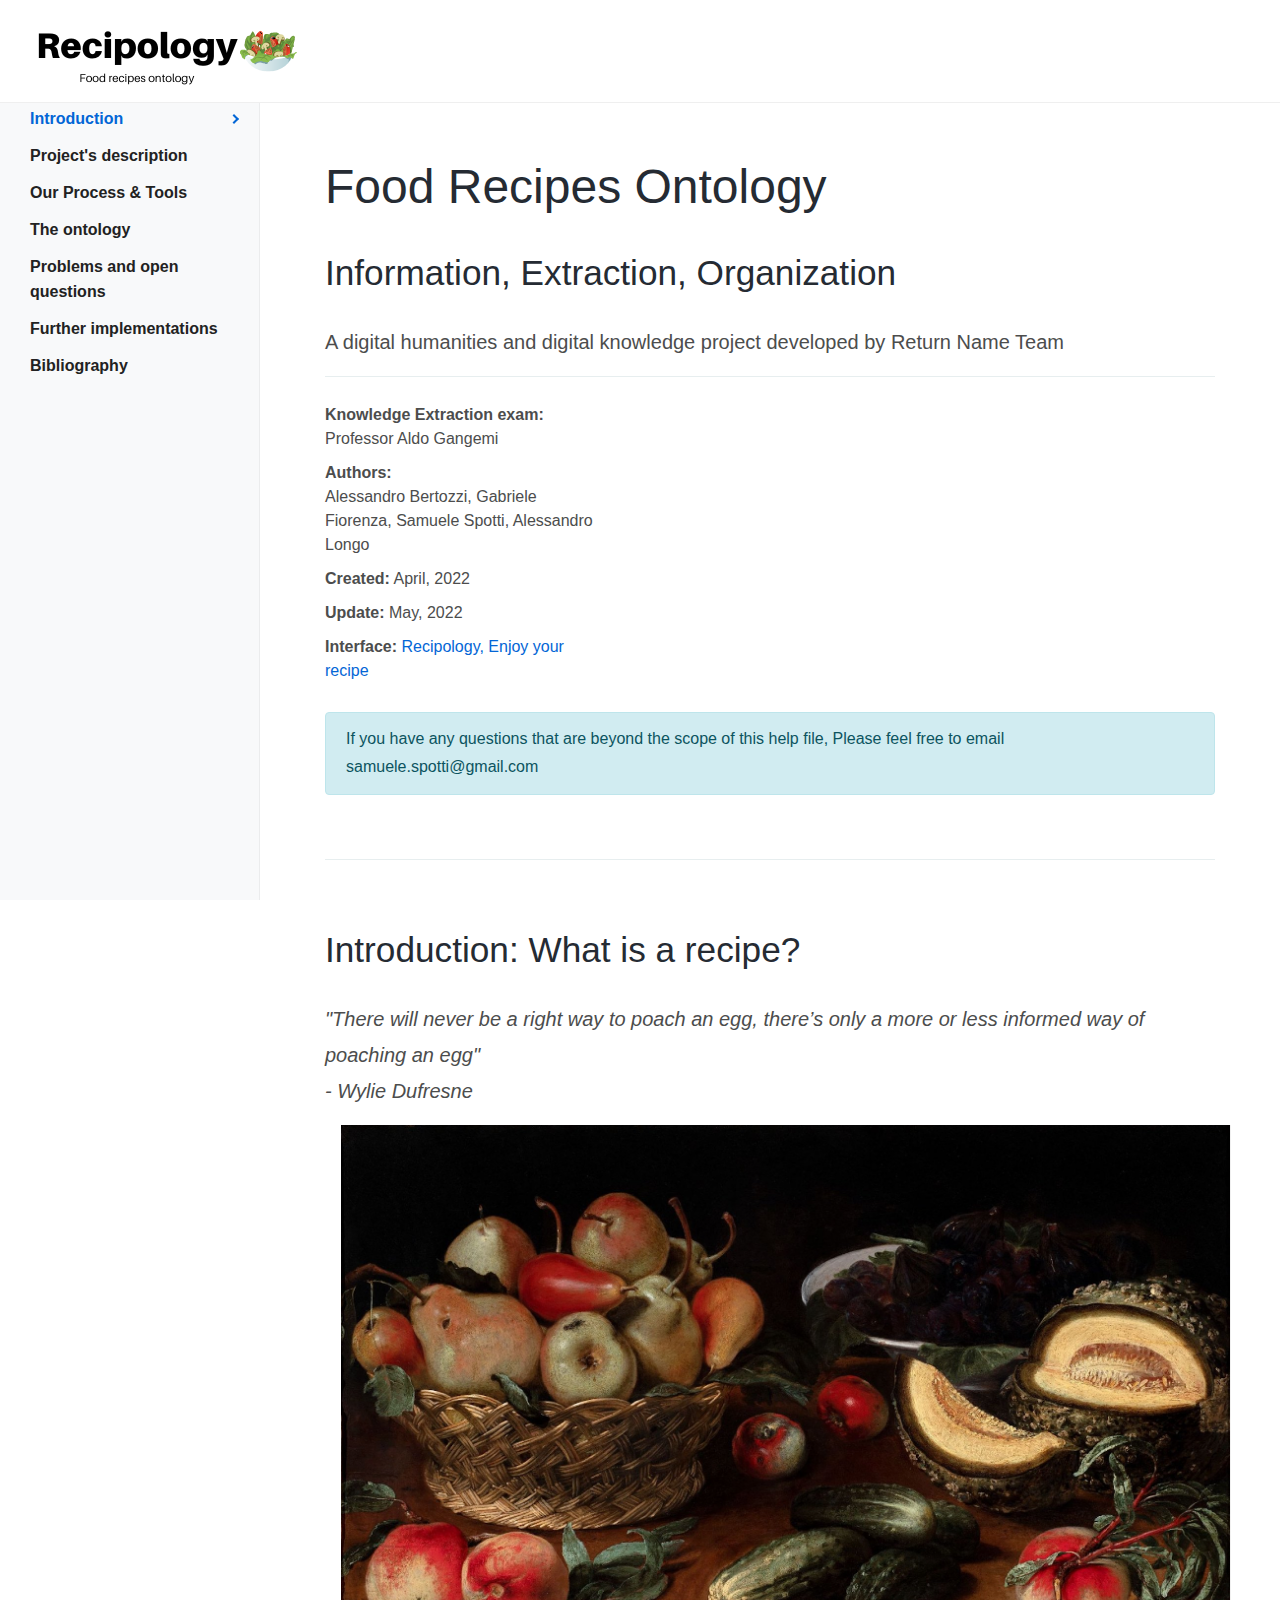
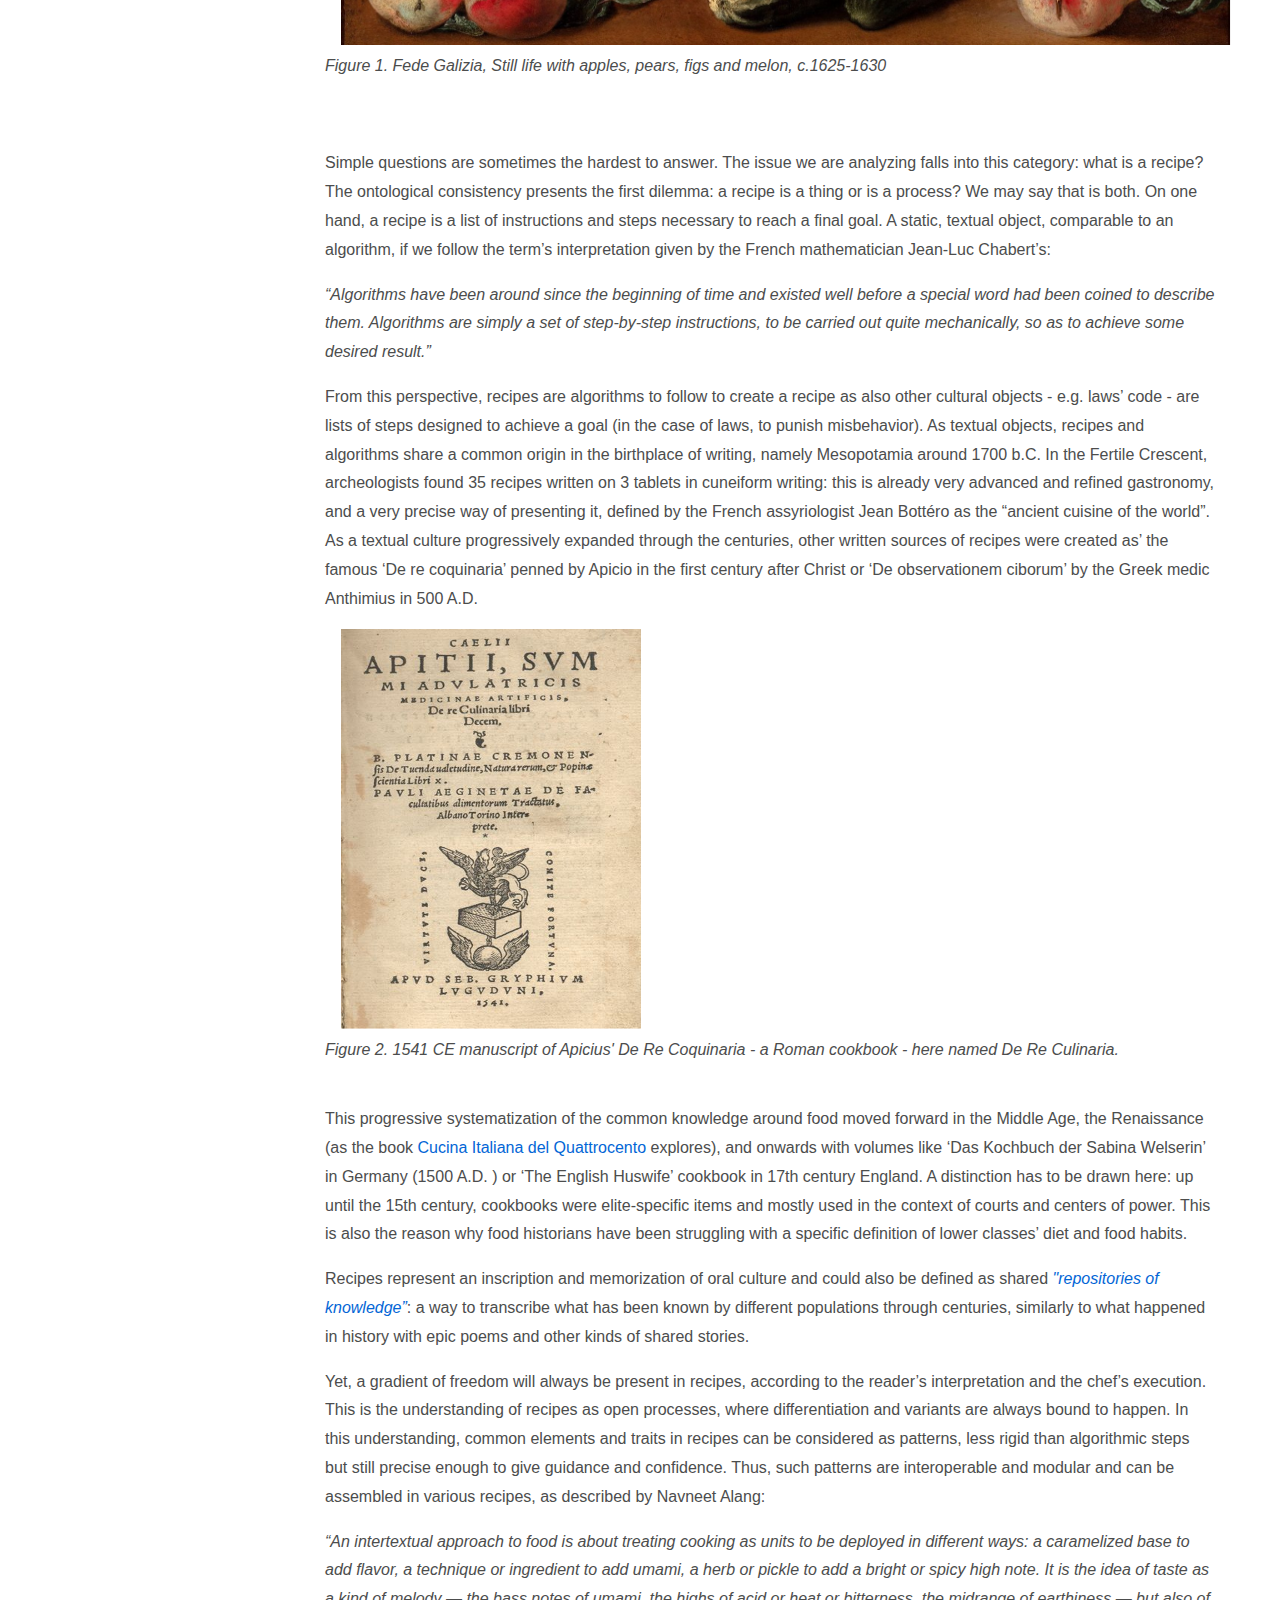
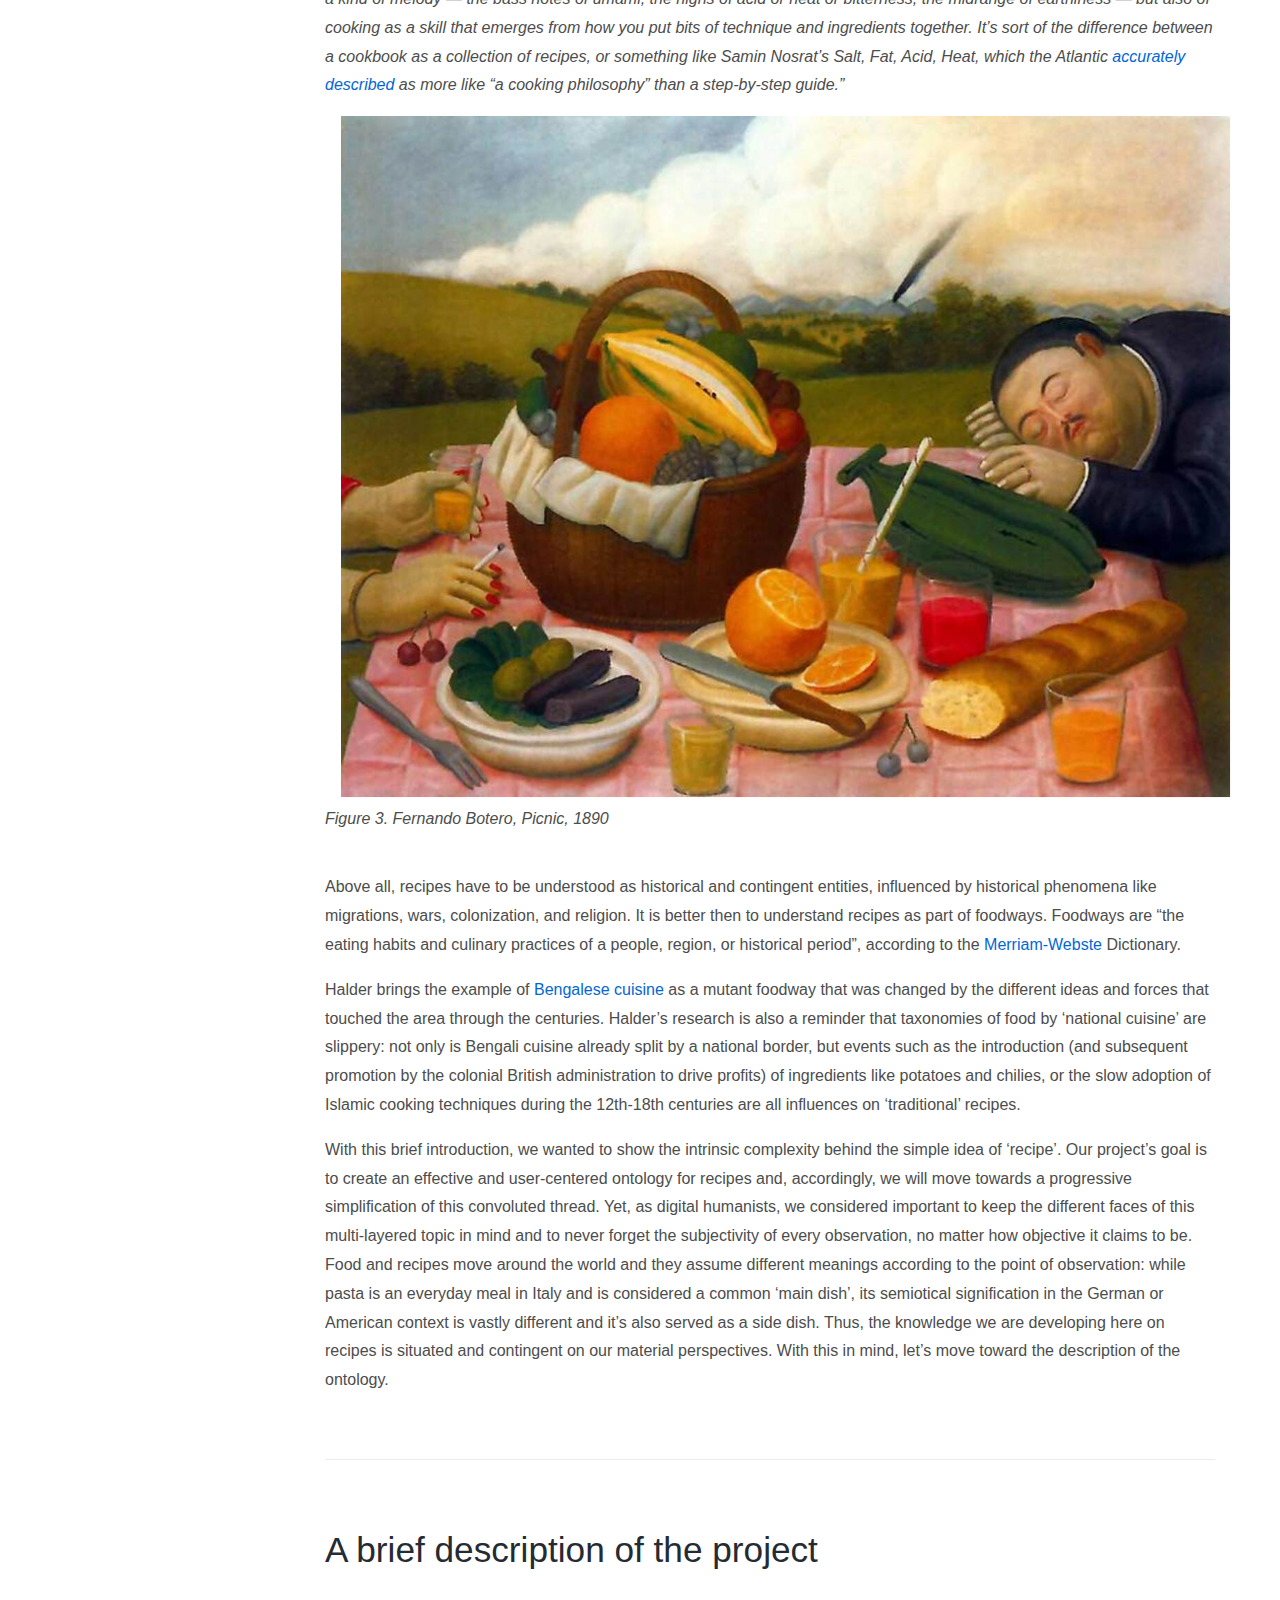
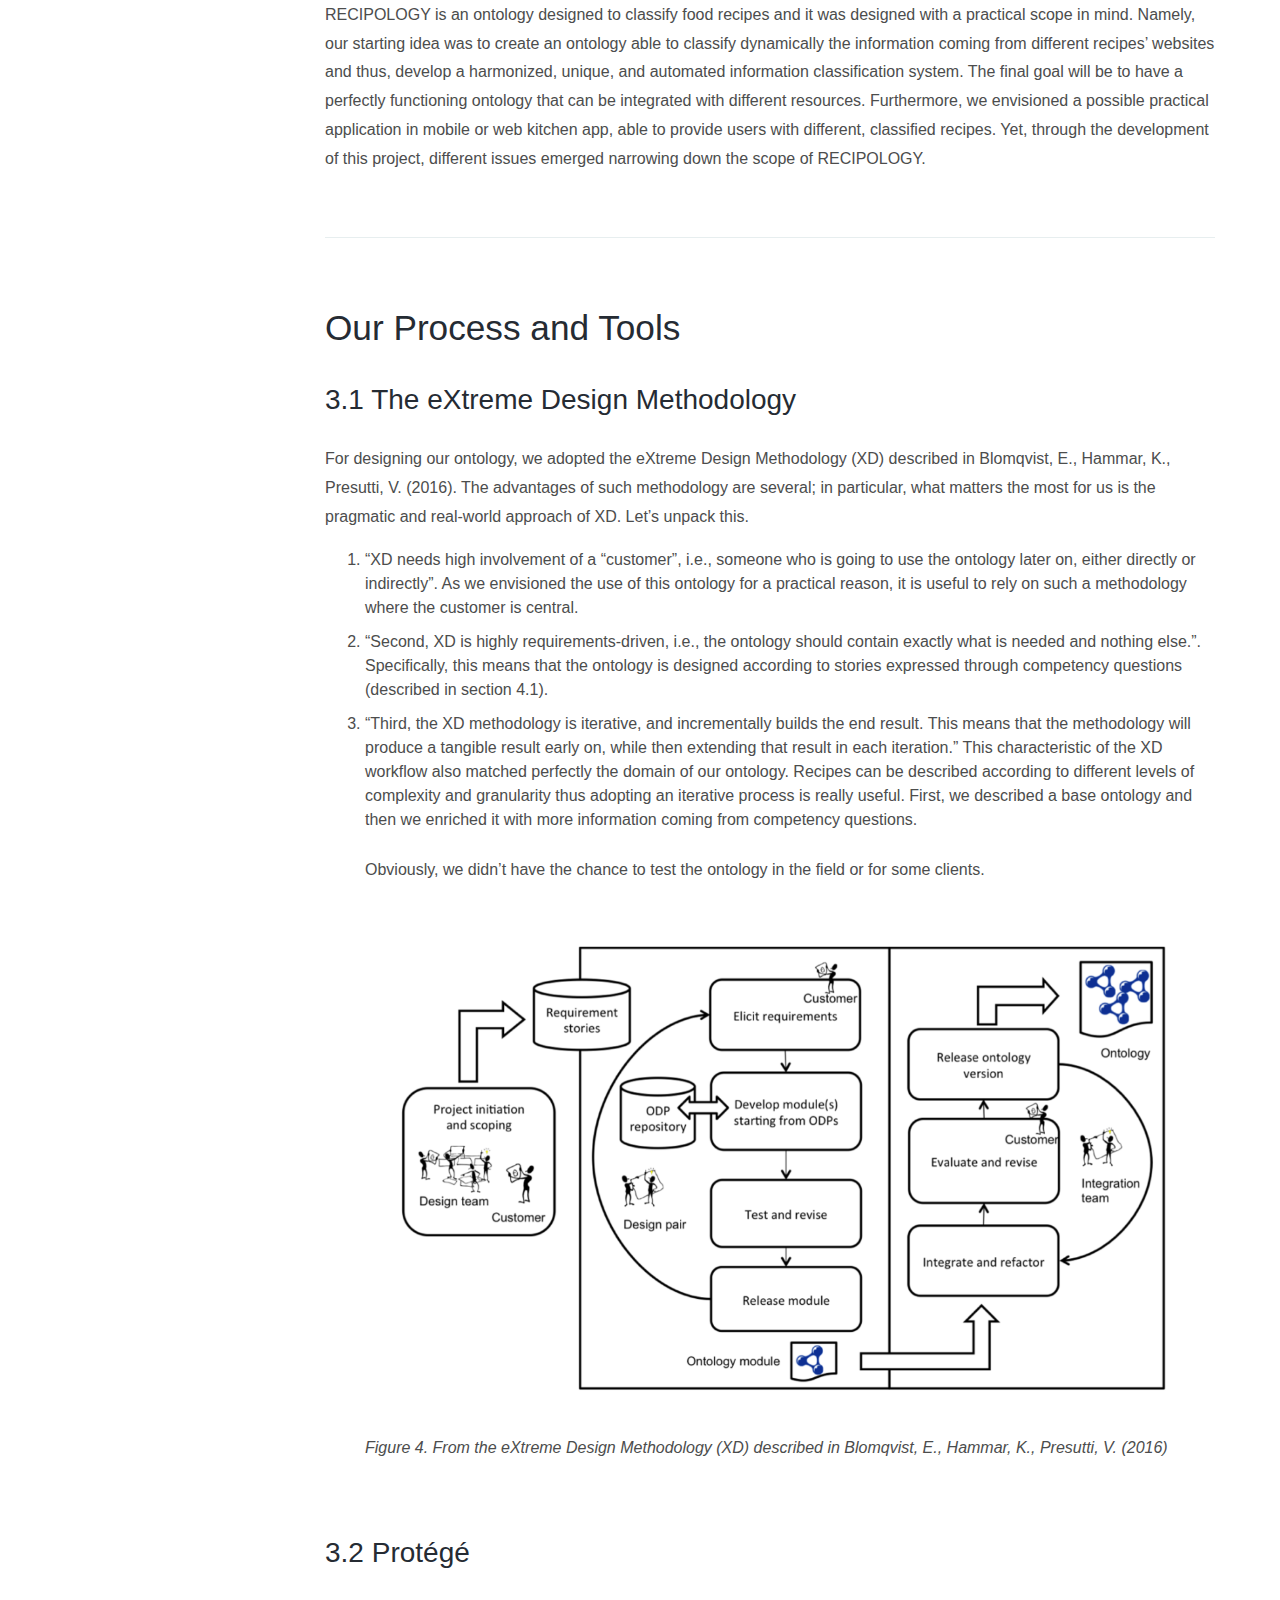
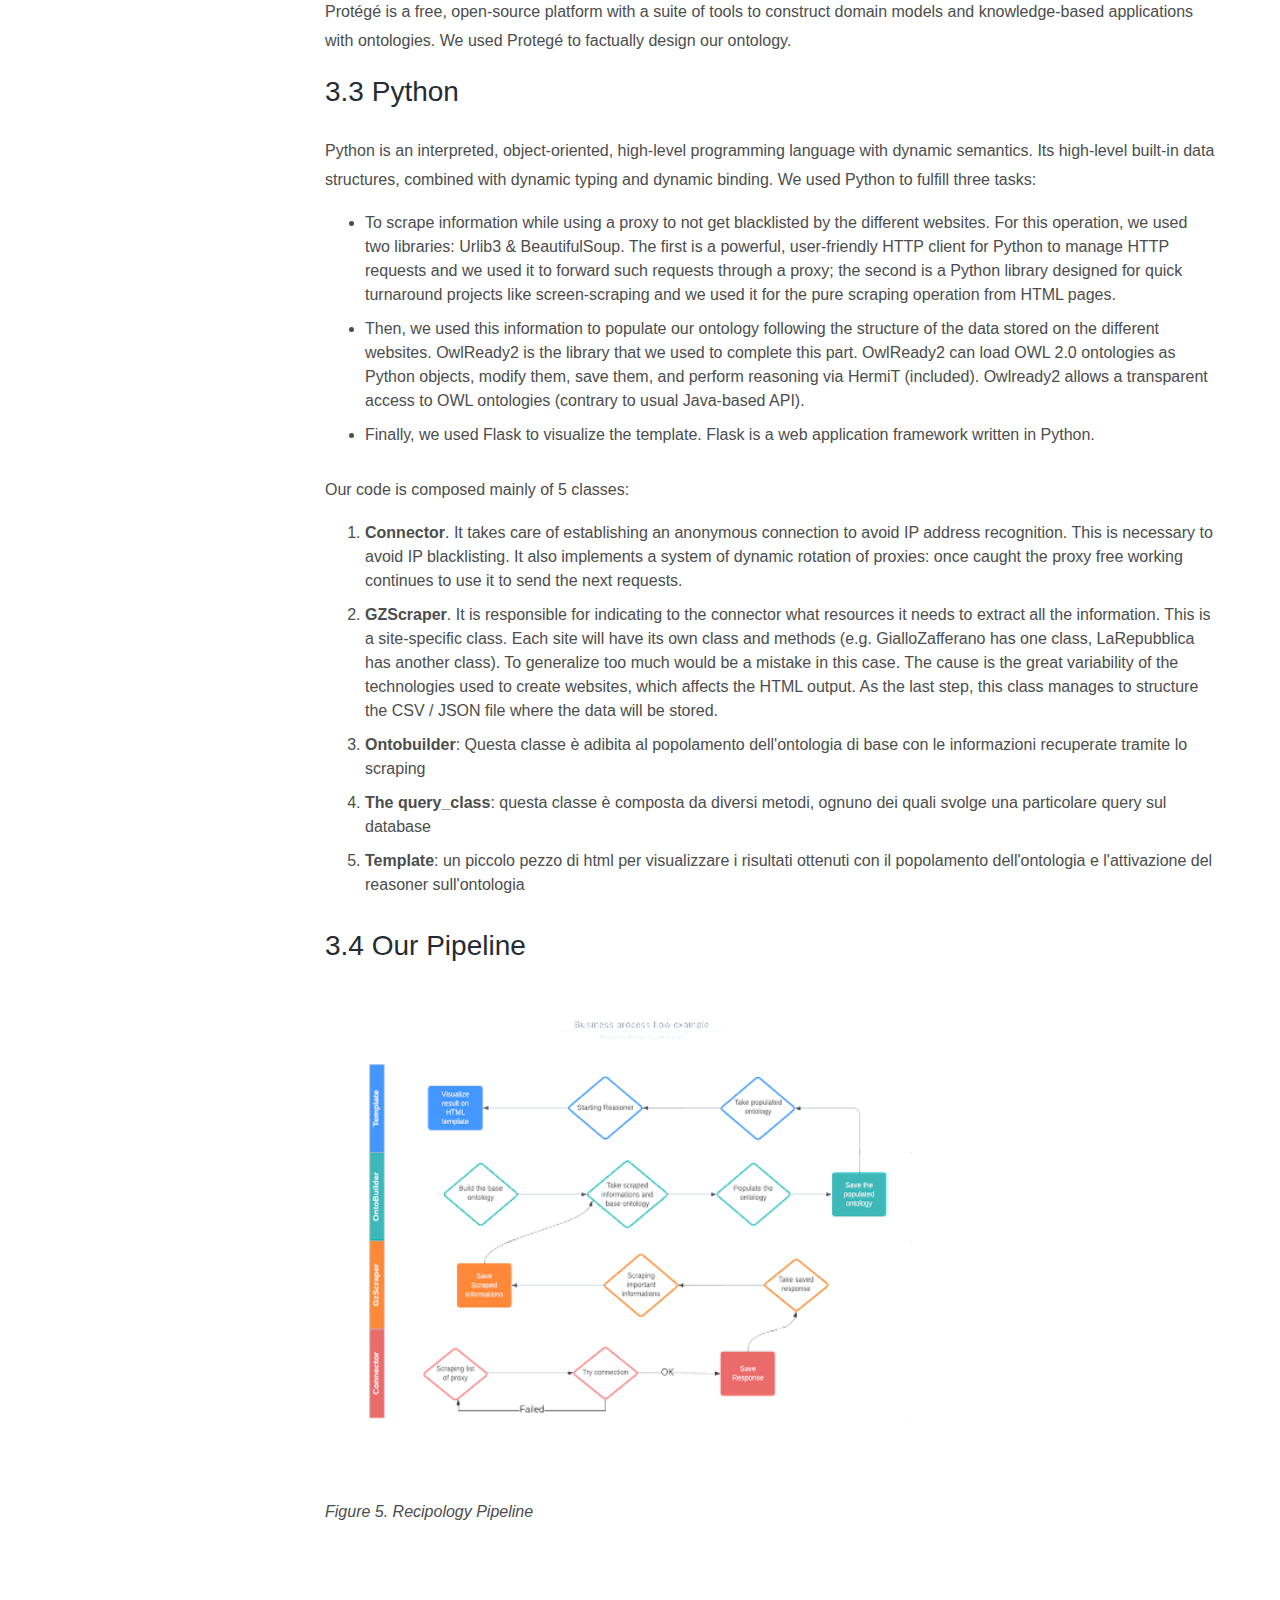
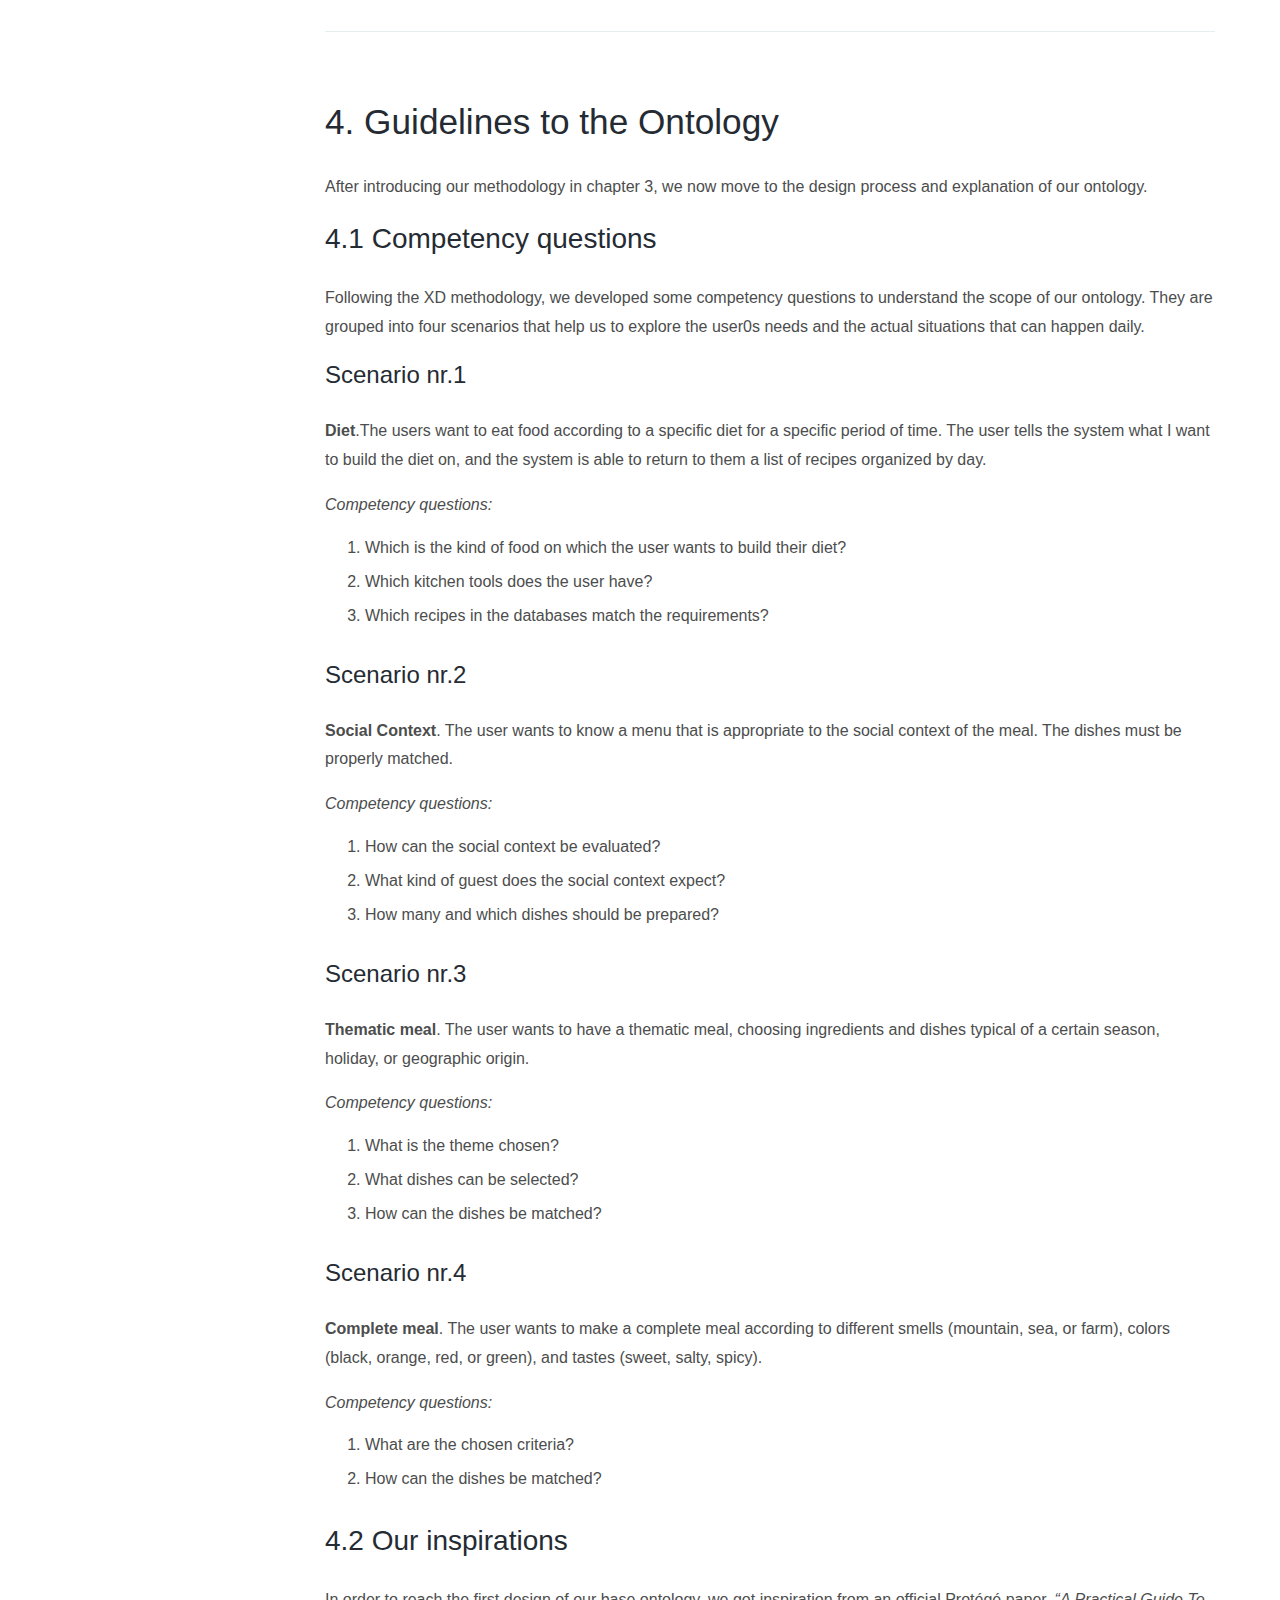
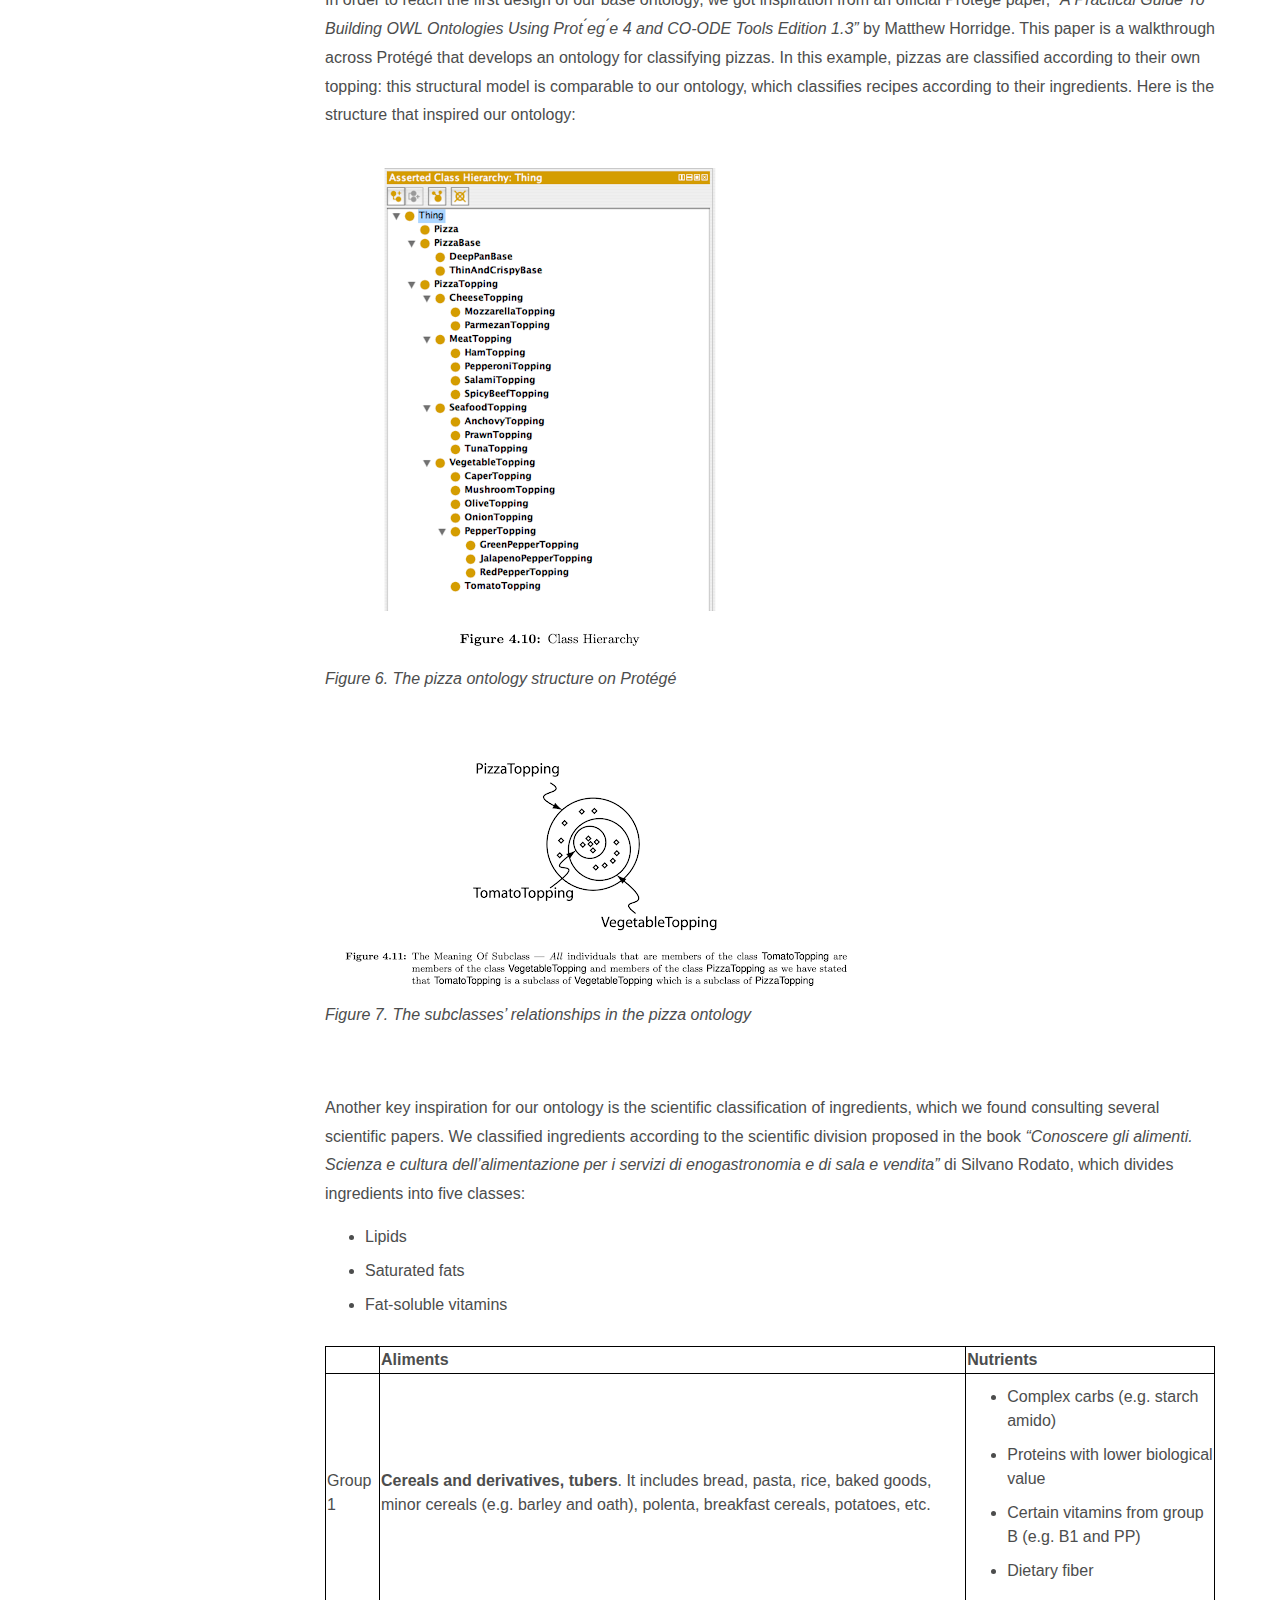
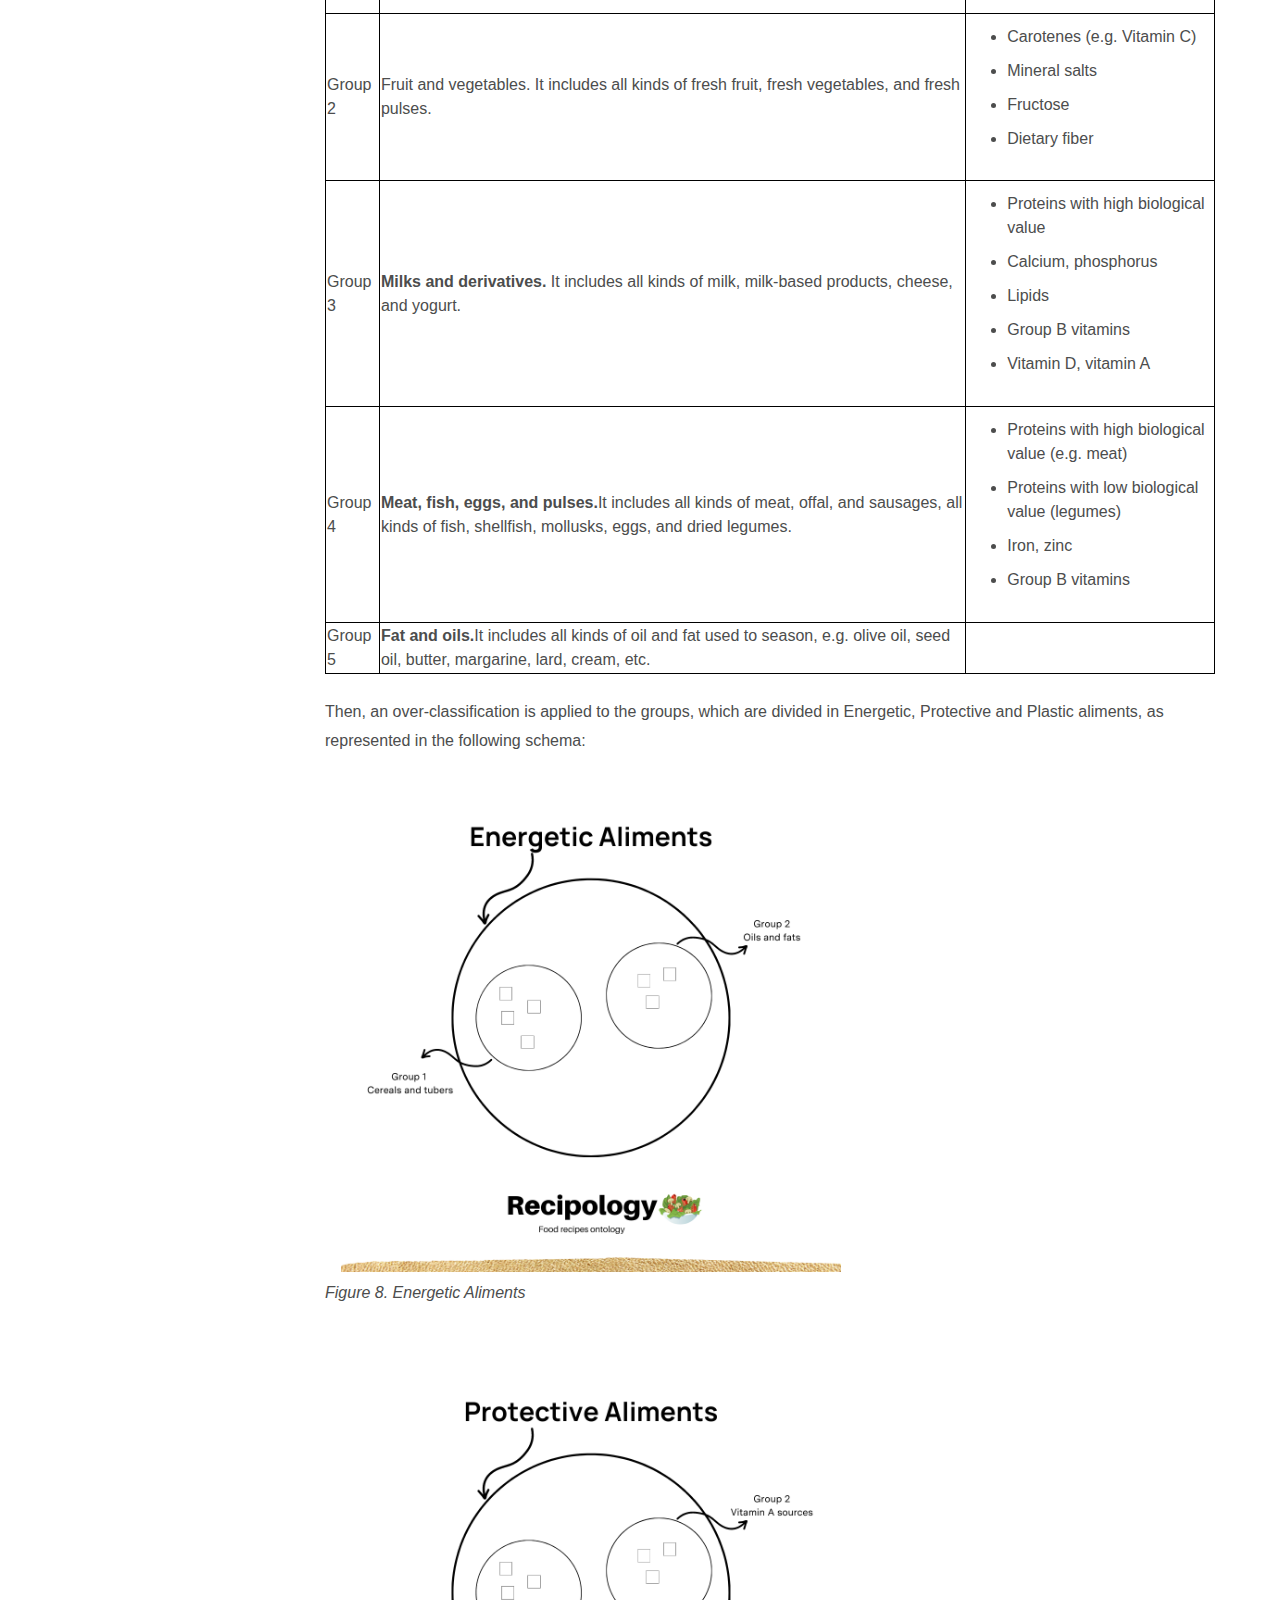
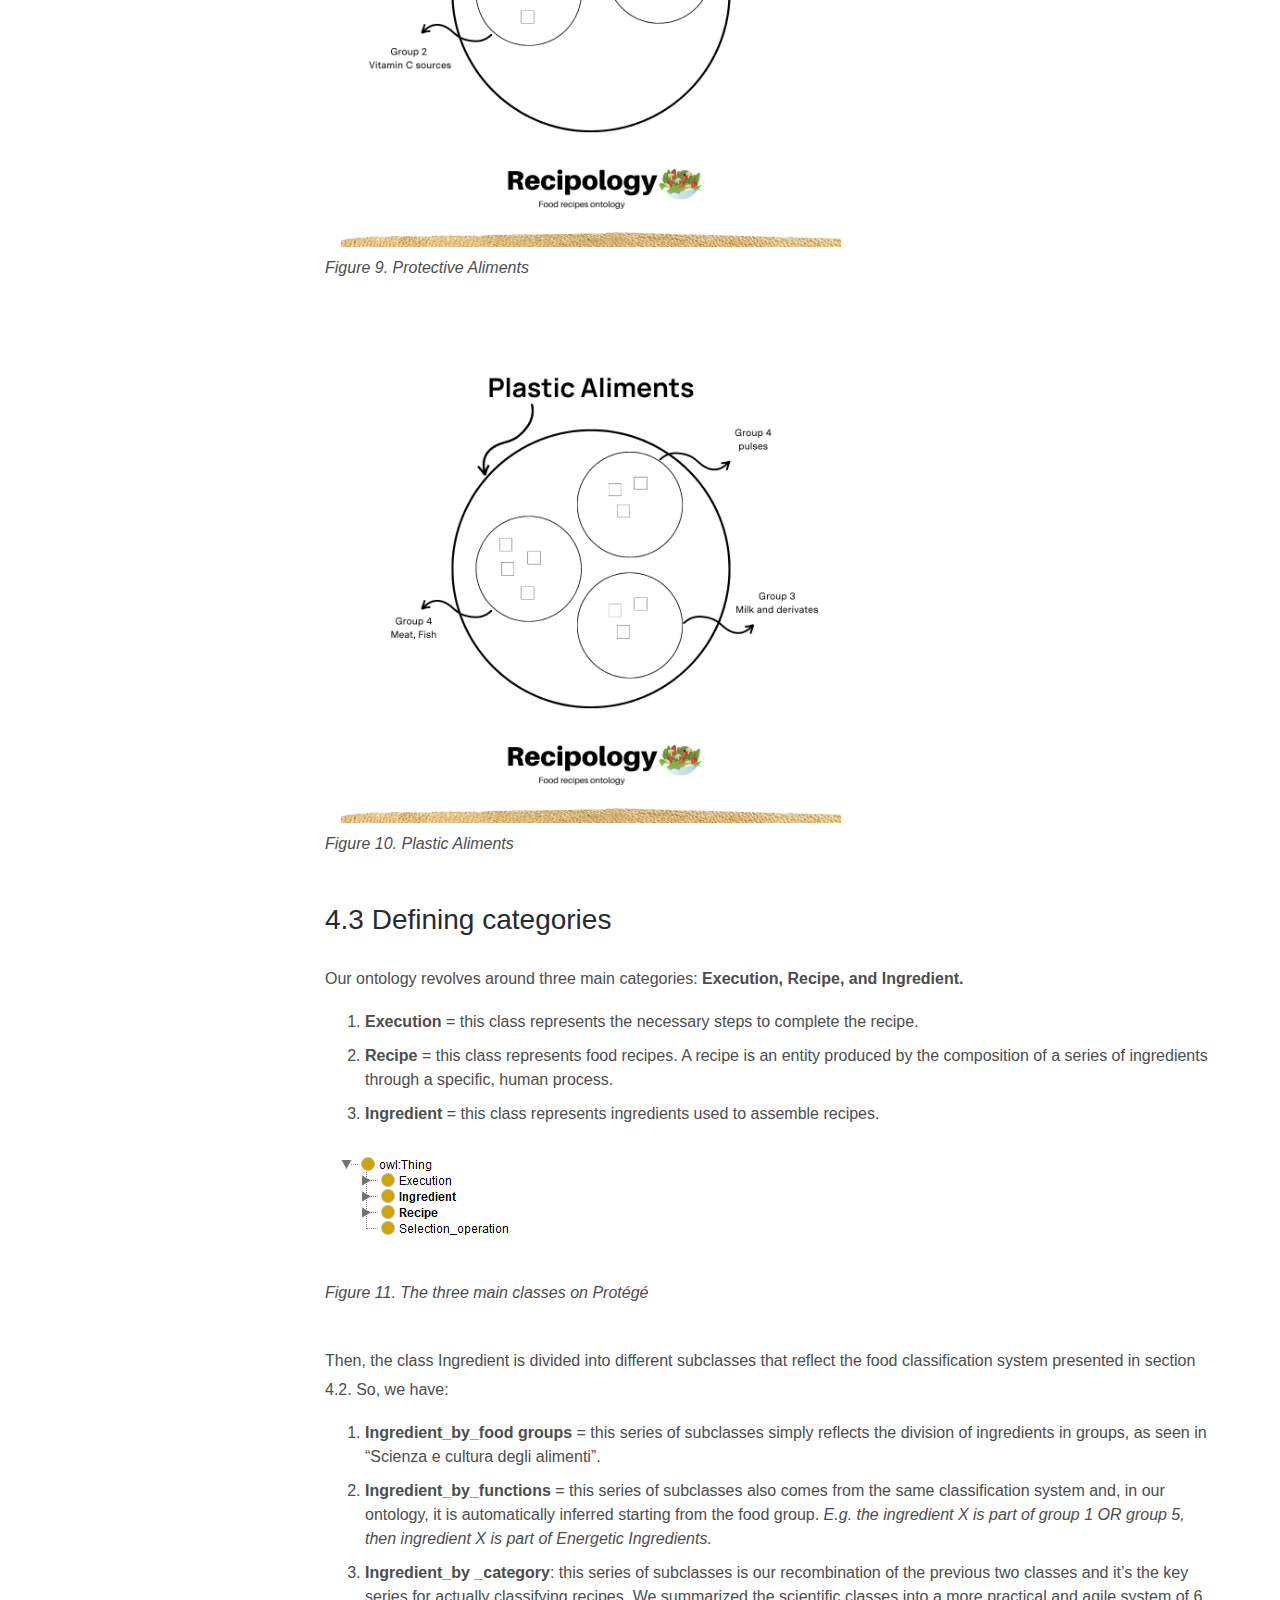
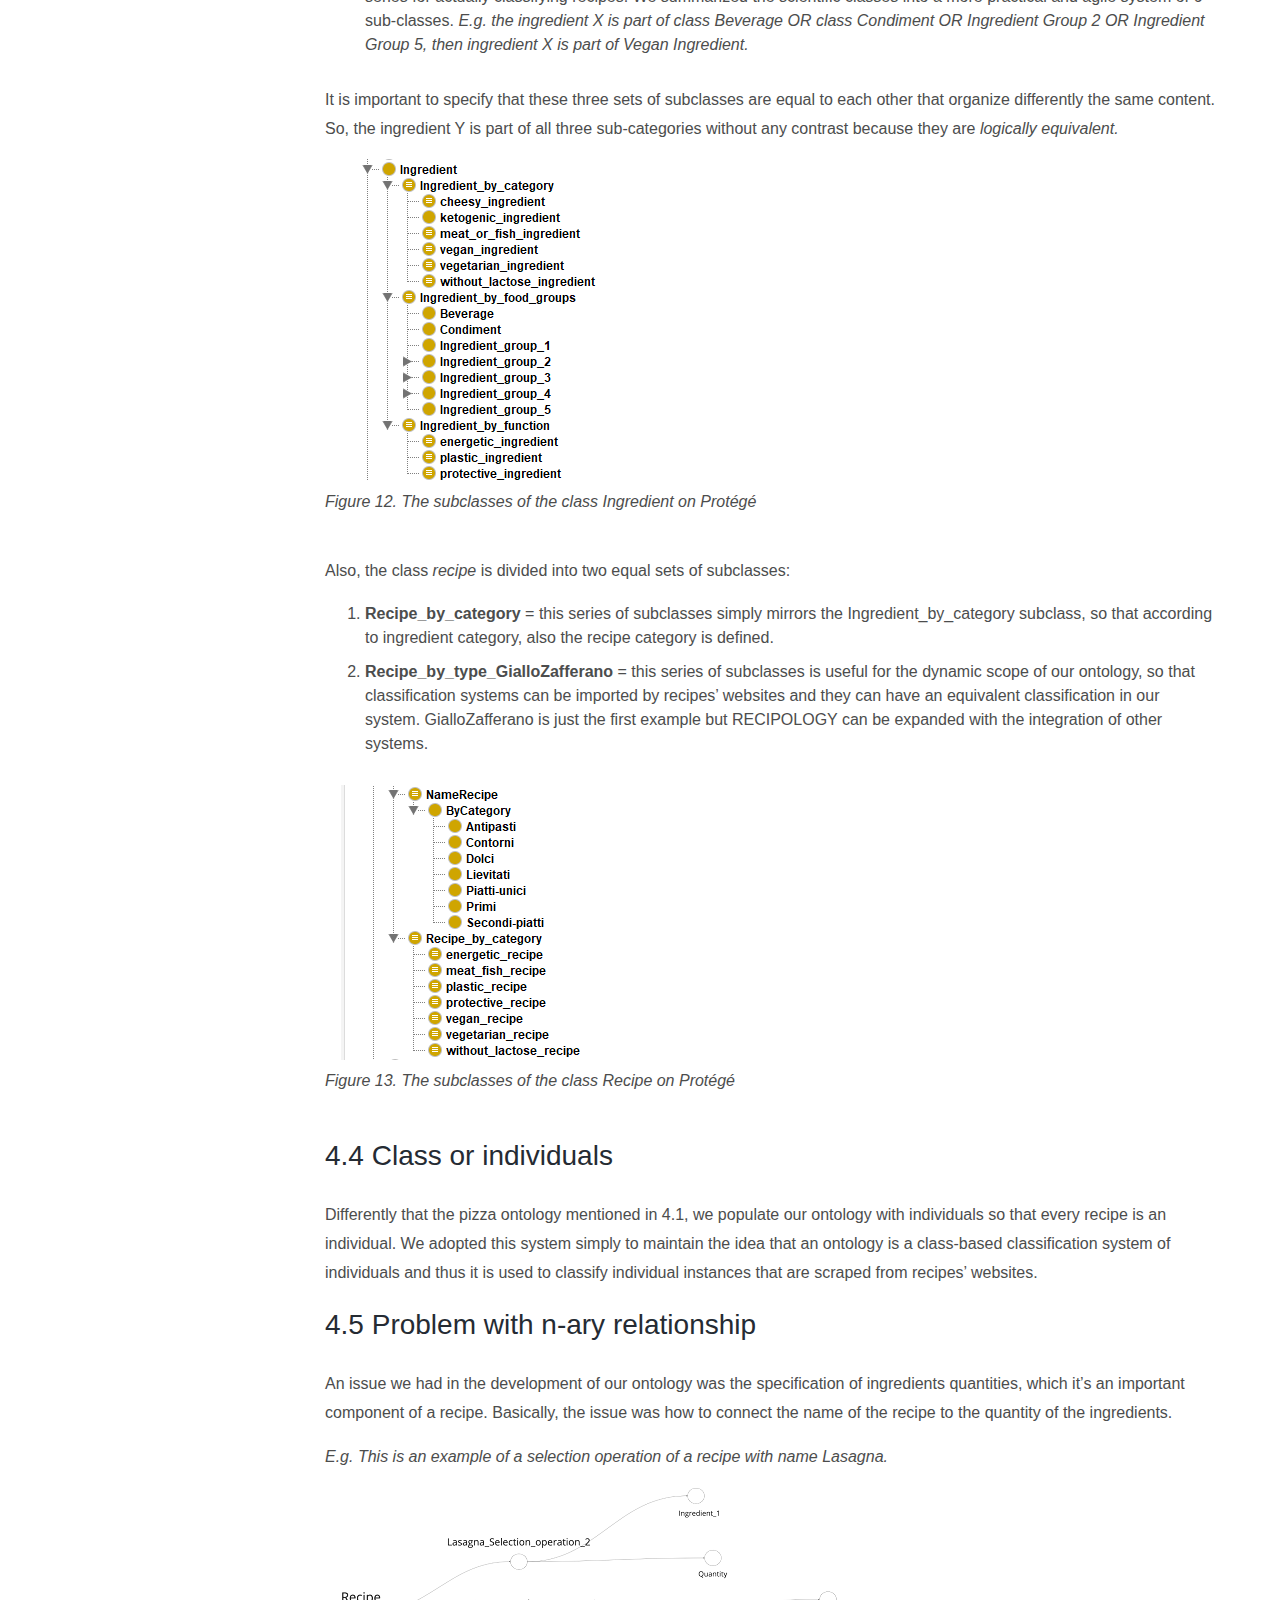
==== commit a1f3bb76: "new" ====
--- a/index.html
+++ b/index.html
@@ -145,7 +145,7 @@
 
             </p>
             <a class="logo ml-md-3" href="index.html" title="Tavola"> <img src="assets/images/tavola.png" class="img-fluid" alt="Tavola"/> </a>
-            <p><i>Fede Galizia, Still life with apples, pears, figs and melon, c.1625-1630</i></p>
+            <p><i>Figure 1. Fede Galizia, Still life with apples, pears, figs and melon, c.1625-1630</i></p>
             <span class="text-2 ml-2"></span>
 
 
@@ -163,7 +163,7 @@
                 From this perspective, recipes are algorithms to follow to create a recipe as also other cultural objects - e.g. laws’ code - are lists of steps designed to achieve a goal (in the case of laws, to punish misbehavior). As textual objects, recipes and algorithms share a common origin in the birthplace of writing, namely Mesopotamia around 1700 b.C. In the Fertile Crescent, archeologists found 35 recipes written on 3 tablets in cuneiform writing: this is already very advanced and refined gastronomy, and a very precise way of presenting it, defined by the French assyriologist Jean Bottéro as the “ancient cuisine of the world”. As a textual culture progressively expanded through the centuries, other written sources of recipes were created as’ the famous ‘De re coquinaria’ penned by Apicio in the first century after Christ or ‘De observationem ciborum’ by the Greek medic Anthimius in 500 A.D.
             </p>
             <a class="logo ml-md-3" href="index.html" title="Manoscritto"> <img src="assets/images/manoscritto.png" class="img-fluid" alt="Manoscritto" style="width:300px;height:400px;" /> </a>
-            <p><i>1541 CE manuscript of Apicius' De Re Coquinaria - a Roman cookbook - here named De Re Culinaria.</i></p>
+            <p><i>Figure 2. 1541 CE manuscript of Apicius' De Re Coquinaria - a Roman cookbook - here named De Re Culinaria.</i></p>
             <span class="text-2 ml-2"></span>
 
             <p>This progressive systematization of the common knowledge around food moved forward in the Middle Age, the Renaissance (as the book <a href="https://www.olschki.it/libro/9788822244581">Cucina Italiana del Quattrocento</a> explores), and onwards with volumes like ‘Das Kochbuch der Sabina Welserin’ in Germany (1500 A.D. ) or ‘The English Huswife’ cookbook in 17th century England. A distinction has to be drawn here: up until the 15th century, cookbooks were elite-specific items and mostly used in the context of courts and centers of power. This is also the reason why food historians have been struggling with a specific definition of lower classes’ diet and food habits.</p>
@@ -175,7 +175,7 @@
             </p>
             <p><i>“An intertextual approach to food is about treating cooking as units to be deployed in different ways: a caramelized base to add flavor, a technique or ingredient to add umami, a herb or pickle to add a bright or spicy high note. It is the idea of taste as a kind of melody — the bass notes of umami, the highs of acid or heat or bitterness, the midrange of earthiness — but also of cooking as a skill that emerges from how you put bits of technique and ingredients together. It’s sort of the difference between a cookbook as a collection of recipes, or something like Samin Nosrat’s Salt, Fat, Acid, Heat, which the Atlantic <a href="https://www.theatlantic.com/entertainment/archive/2018/10/samin-nosrat-salt-fat-acid-heat-netflix/572731/">accurately described</a> as more like “a cooking philosophy” than a step-by-step guide.”</i></p>
             <a class="logo ml-md-3" href="index.html" title="Botero"> <img src="assets/images/botero.png" class="img-fluid" alt="Botero"  /> </a>
-            <p><i>Fernando Botero, Picnic, 1890</i></p>
+            <p><i>Figure 3. Fernando Botero, Picnic, 1890</i></p>
             <span class="text-2 ml-2"></span>
             <p>Above all, recipes have to be understood as historical and contingent entities, influenced by historical phenomena like migrations, wars, colonization, and religion. It is better then to understand recipes as part of foodways. Foodways are “the eating habits and culinary practices of a people, region, or historical period”, according to the <a href="https://www.merriam-webster.com/dictionary/foodways">Merriam-Webste</a> Dictionary.
             </p>
@@ -218,12 +218,14 @@
             <li>“Third, the XD methodology is iterative, and incrementally builds the end result. This means that the methodology will produce a tangible result early on, while then extending that result in each iteration.”
               This characteristic of the XD workflow also matched perfectly the domain of our ontology. Recipes can be described according to different levels of complexity and granularity thus adopting an iterative process is really useful. First, we described a base ontology and then we enriched it with more information coming from competency questions.              
             </li>
+            <br>
+            <p>Obviously, we didn’t have the chance to test the ontology in the field or for some clients. 
+            </p>
             <a class="logo ml-md-3" href="index.html" title="Design"> <img src="assets/images/design.png" class="img-fluid"  alt="Design"  />  </a>
-            <p><i>From the eXtreme Design Methodology (XD) described in Blomqvist, E., Hammar, K., Presutti, V. (2016) </i></p>
+            <p><i>Figure 4. From the eXtreme Design Methodology (XD) described in Blomqvist, E., Hammar, K., Presutti, V. (2016) </i></p>
             <span class="text-2 ml-2"></span>
 
-            <p>Obviously, we didn’t have the chance to test the ontology in the field or for some clients. 
-            </p>
+           
           </ol>
 
           <h3>3.2 Protégé</h3>
@@ -260,7 +262,7 @@
 
           <h3>3.4 Our Pipeline</h3>
           <a class="logo ml-md-3" href="index.html" title="Manoscritto"> <img src="assets/images/quattro.png" class="img-fluid" alt="Pipeline" style="width:600px;height:500px;"  /> </a>
-          <p><i>Recipology Pipeline</i></p>
+          <p><i>Figure 5. Recipology Pipeline</i></p>
           <span class="text-2 ml-2"></span>
 
 		
@@ -329,11 +331,12 @@
           <p>In order to reach the first design of our base ontology, we got inspiration from an official Protégé paper, <i>“A Practical Guide To Building OWL Ontologies Using Prot ́eg ́e 4 and CO-ODE Tools Edition 1.3”</i> by Matthew Horridge. This paper is a walkthrough across Protégé that develops an ontology for classifying pizzas. In this example, pizzas are classified according to their own topping: this structural model is comparable to our ontology, which classifies recipes according to their ingredients. Here is the structure that inspired our ontology:
           </p>
           <a class="logo ml-md-3" href="index.html" title="Manoscritto"> <img src="assets/images/cinque.png" class="img-fluid" alt="ispirations"  /> </a>
-           
+          <p><i>Figure 6. The pizza ontology structure on Protégé
+          </i></p>
           <span class="text-2 ml-2"></span>
           <br>
           <a class="logo ml-md-3" href="index.html" title="Manoscritto"> <img src="assets/images/sei.png" class="img-fluid" alt="ispirations"  /> </a>
-           
+          <p><i>Figure 7. The subclasses’ relationships in the pizza ontology </i></p>
           <span class="text-2 ml-2"></span>
           <br>
 
@@ -422,15 +425,15 @@
           <p>Then, an over-classification is applied to the groups, which are divided in Energetic, Protective and Plastic aliments,  as represented in the following schema:
           </p>
           <a class="logo ml-md-3" href="index.html" title="Manoscritto"> <img src="assets/images/schema1.png" class="img-fluid" alt="ispirations" style="width:500px;height:500px;"  /> </a>
-           
+          <p><i>Figure 8. Energetic Aliments </i></p>
           <span class="text-2 ml-2"></span>
           <br>
           <a class="logo ml-md-3" href="index.html" title="Manoscritto"> <img src="assets/images/schema2.png" class="img-fluid" alt="ispirations" style="width:500px;height:500px;" /> </a>
-           
+          <p><i>Figure 9. Protective Aliments </i></p>
           <span class="text-2 ml-2"></span>
           <br>
           <a class="logo ml-md-3" href="index.html" title="Manoscritto"> <img src="assets/images/schema3.png" class="img-fluid" alt="ispirations" style="width:500px;height:500px;" /> </a>
-           
+          <p><i>Figure 10. Plastic Aliments </i></p>
           <span class="text-2 ml-2"></span>
           <br>
 
@@ -446,7 +449,8 @@
       <li><strong>Ingredient</strong> = this class represents ingredients used to assemble recipes.</li>
     </ol>
     <a class="logo ml-md-3" href="index.html" title="Manoscritto"> <img src="assets/images/sette.png" class="img-fluid" alt="ispirations"  /> </a>
-           
+    <p><i>Figure 11. The three main classes on Protégé
+    </i></p>      
     <span class="text-2 ml-2"></span>
     <br>
     <p>Then, the class Ingredient is divided into different subclasses that reflect the food classification system presented in section 4.2. So, we have:
@@ -464,7 +468,7 @@
     <p>It is important to specify that these three sets of subclasses are equal to each other that organize differently the same content. So, the ingredient Y is part of all three sub-categories without any contrast because they are <i>logically equivalent.</i>
     </p>
     <a class="logo ml-md-3" href="index.html" title="Manoscritto"> <img src="assets/images/otto.png" class="img-fluid" alt="ispirations" /> </a>
-           
+    <p><i>Figure 12. The subclasses of the class Ingredient on Protégé</i></p>      
           <span class="text-2 ml-2"></span>
           <br>
     <p>Also, the class <i>recipe</i> is divided into two equal sets of subclasses:
@@ -476,7 +480,8 @@
       </li>
     </ol>
     <a class="logo ml-md-3" href="index.html" title="Manoscritto"> <img src="assets/images/nove.png" class="img-fluid" alt="ispirations"  /> </a>
-           
+    <p><i>Figure 13. The subclasses of the class Recipe on Protégé
+    </i></p>  
           <span class="text-2 ml-2"></span>
           <br>
     <h3>4.4 Class or individuals</h3>
@@ -488,7 +493,8 @@
     <p><i>E.g. This is an example of a selection operation of a recipe with name Lasagna.
     </i></p>
     <a class="logo ml-md-3" href="index.html" title="Manoscritto"> <img src="assets/images/dieci.png" class="img-fluid" alt="ispirations"  /> </a>
-           
+    <p><i>Figure 14. An example of a selection operation of the recipe ‘Lasagna’
+    </i></p>     
           <span class="text-2 ml-2"></span>
           <br>
     <p>Our solution was the selection operation: we have the recipe, the recipe is a class, and with the selection operation, we pick a specific quantity of the ingredients necessary for the recipe. The quantity is represented by a specific class, called indeed selection operation, that is functionally equivalent to a blank node, useful to complete this task. Under this class we define many individuals as well as the number of ingredients that the recipes have. And for each individuals of this class we assigne a type, which connect this entity to other two entities: one ingredient and its corresponding quantity. The data used fot this task these are again scraped from recipes’ websites.</p>
@@ -496,7 +502,8 @@
     <p>As mentioned in 3.3, we built a Python class to automatically populate our ontology starting from the scraped ingredients and recipes. Our script populates the ontology in three directions: the ingredients, the recipes, and the aforementioned selection operation class (used to define quantity). Moreover, we add to these individuals specific types useful to enable the classification from the reasoner.
     </p>
     <a class="logo ml-md-3" href="index.html" title="Manoscritto"> <img src="assets/images/undici.png" class="img-fluid" alt="ispirations" style="width:600px;height:400px;" /> </a>
-           
+    <p><i>Figure 15. The population section in the pipeline
+    </i></p>      
     <span class="text-2 ml-2"></span>
     <br>
     <p>Here is an example of <strong>one recipe</strong>. With our script, we assign to each recipe three categories of types: 
@@ -510,20 +517,21 @@
     </ol>
 
     <a class="logo ml-md-3" href="index.html" title="Manoscritto"> <img src="assets/images/dodici.png" class="img-fluid" alt="ispirations"  /> </a>
-           
+    <p><i>Figure 16. The selection operation on Protégé </i></p>     
     <span class="text-2 ml-2"></span>
     <br>
 
     <p>Then we have an example of <strong>selection operations</strong>: the script populates the <i>selection operation</i> class with an individual for each ingredient for each recipe. Then, the script assigns the two entities described above to each selection operation's individual: one for the corresponding ingredient and another for the quantity of this latter ingredient.
     </p>
     <a class="logo ml-md-3" href="index.html" title="Manoscritto"> <img src="assets/images/image11.png" class="img-fluid" alt="ispirations"  /> </a>
-           
+    <p><i>Figure 17. The selection operation subclass
+    </i></p>      
     <span class="text-2 ml-2"></span>
     <br>
     <p>Here is <strong>an ingredient example</strong>: for this operation, the script provides a series of bash steps to the user in order to classify the ingredients as individuals into the corresponding food group under the <i>ingredient_by_food_group</i> class.
     </p>
     <a class="logo ml-md-3" href="index.html" title="Manoscritto"> <img src="assets/images/image8.png" class="img-fluid" alt="ispirations"  /> </a>
-           
+    <p><i>Figure 18. The selection operation on the ingredients</i></p>     
     <span class="text-2 ml-2"></span>
     <br>
     <h3>4.7 Reasoning and classification of recipes</h3>
@@ -531,12 +539,12 @@
       <br>
       <p>The classes to be populated without the reasoner</p>
       <a class="logo ml-md-3" href="index.html" title="Manoscritto"> <img src="assets/images/Cattura.JPG" class="img-fluid" alt="ispirations"  /> </a>
-           
+      <p><i>Figure 19. The classes without the reasoner on Protégé </i></p>    
       <span class="text-2 ml-2"></span>
       <br>
     <p>The classes populated thanks to the reasoner</p>
     <a class="logo ml-md-3" href="index.html" title="Manoscritto"> <img src="assets/images/Cattura1.JPG" class="img-fluid" alt="ispirations"  /> </a>
-           
+    <p><i>Figure 20. The classes with the reasoner on Protégé </i></p>     
     <span class="text-2 ml-2"></span>
     <br>
     <h3>4.8 Query information from ontology</h3>
@@ -550,6 +558,7 @@
     <h3>4.9 Reasoning and Display results with Flask</h3>
     <p>Results retrieved via queries are deployed to a simple HTML template via Flask. The application dynamically displays a random recipe fished from within the ontology, highlighting its inferred categories thanks to the reasoner.
     </p>
+    <p><a href="https://alessandrobertozzi.pythonanywhere.com/random"> You can see and navigate the template here</a></p>
 
 
      
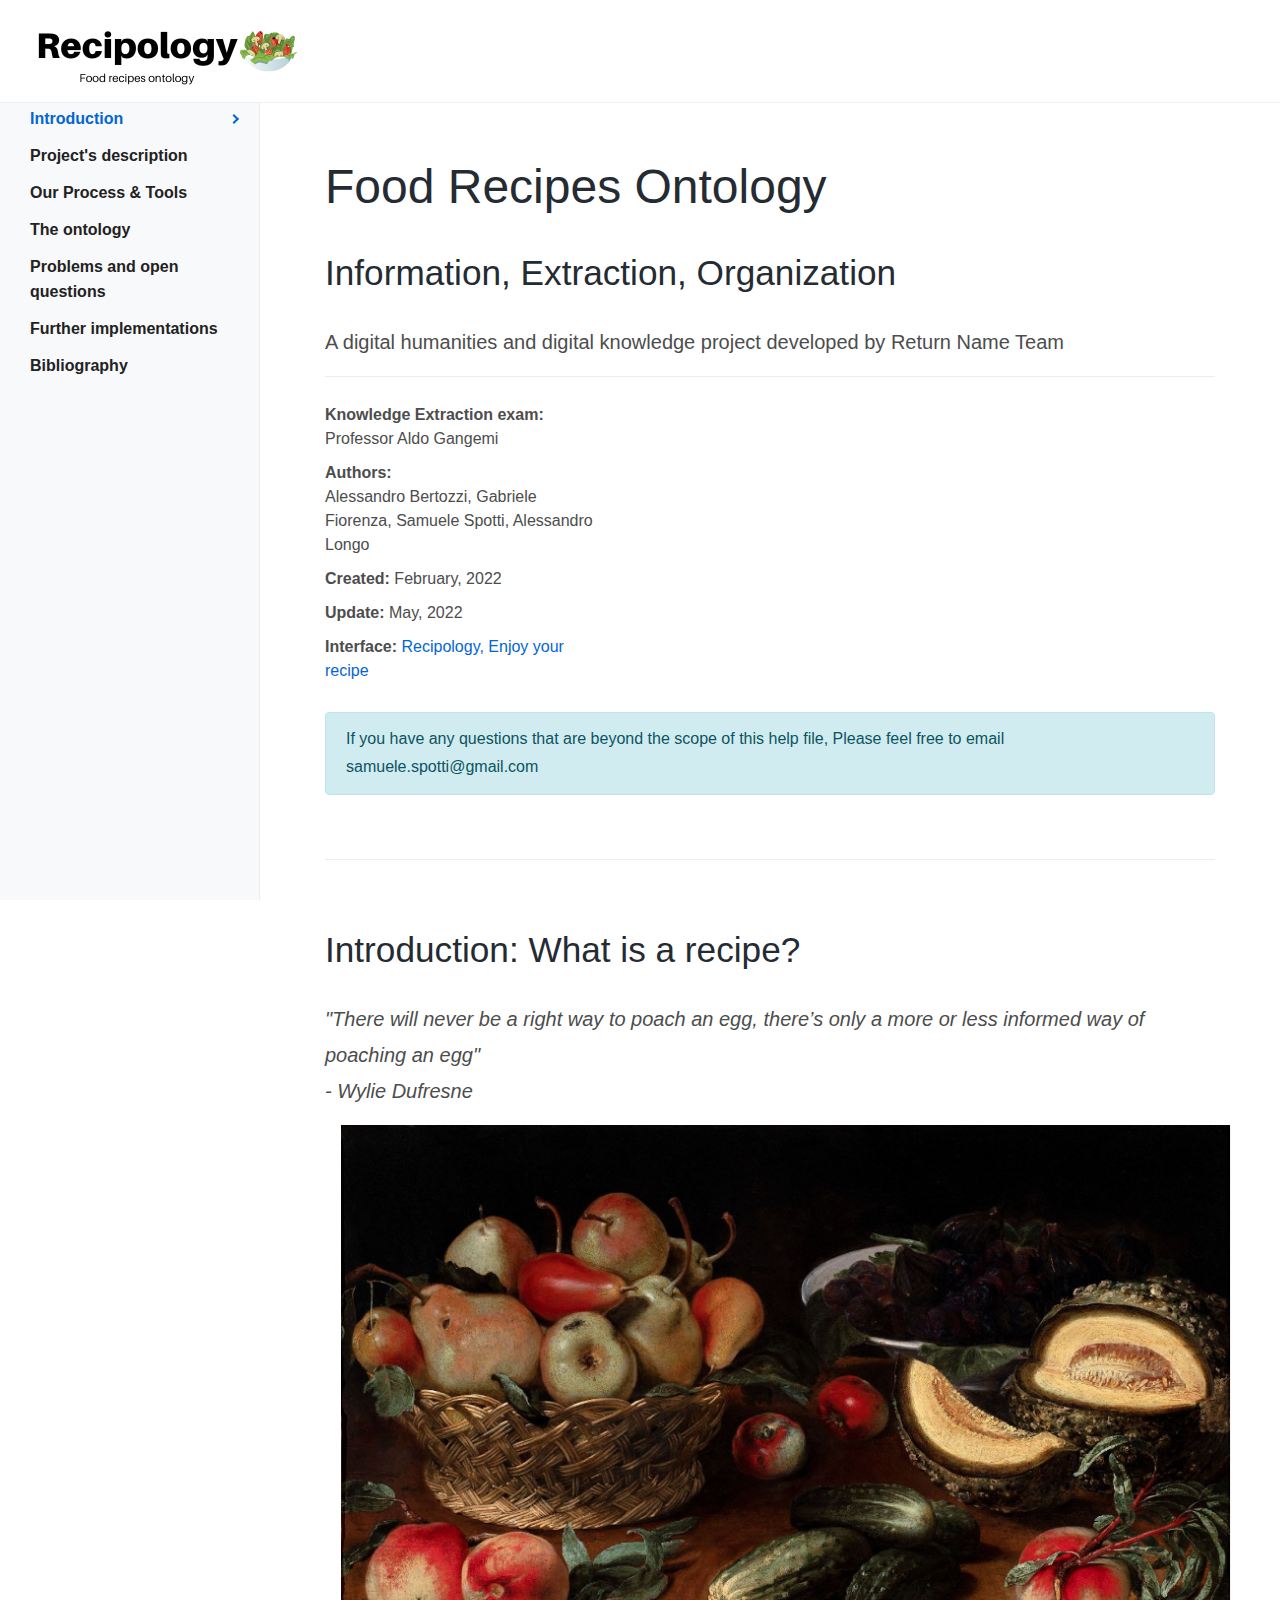
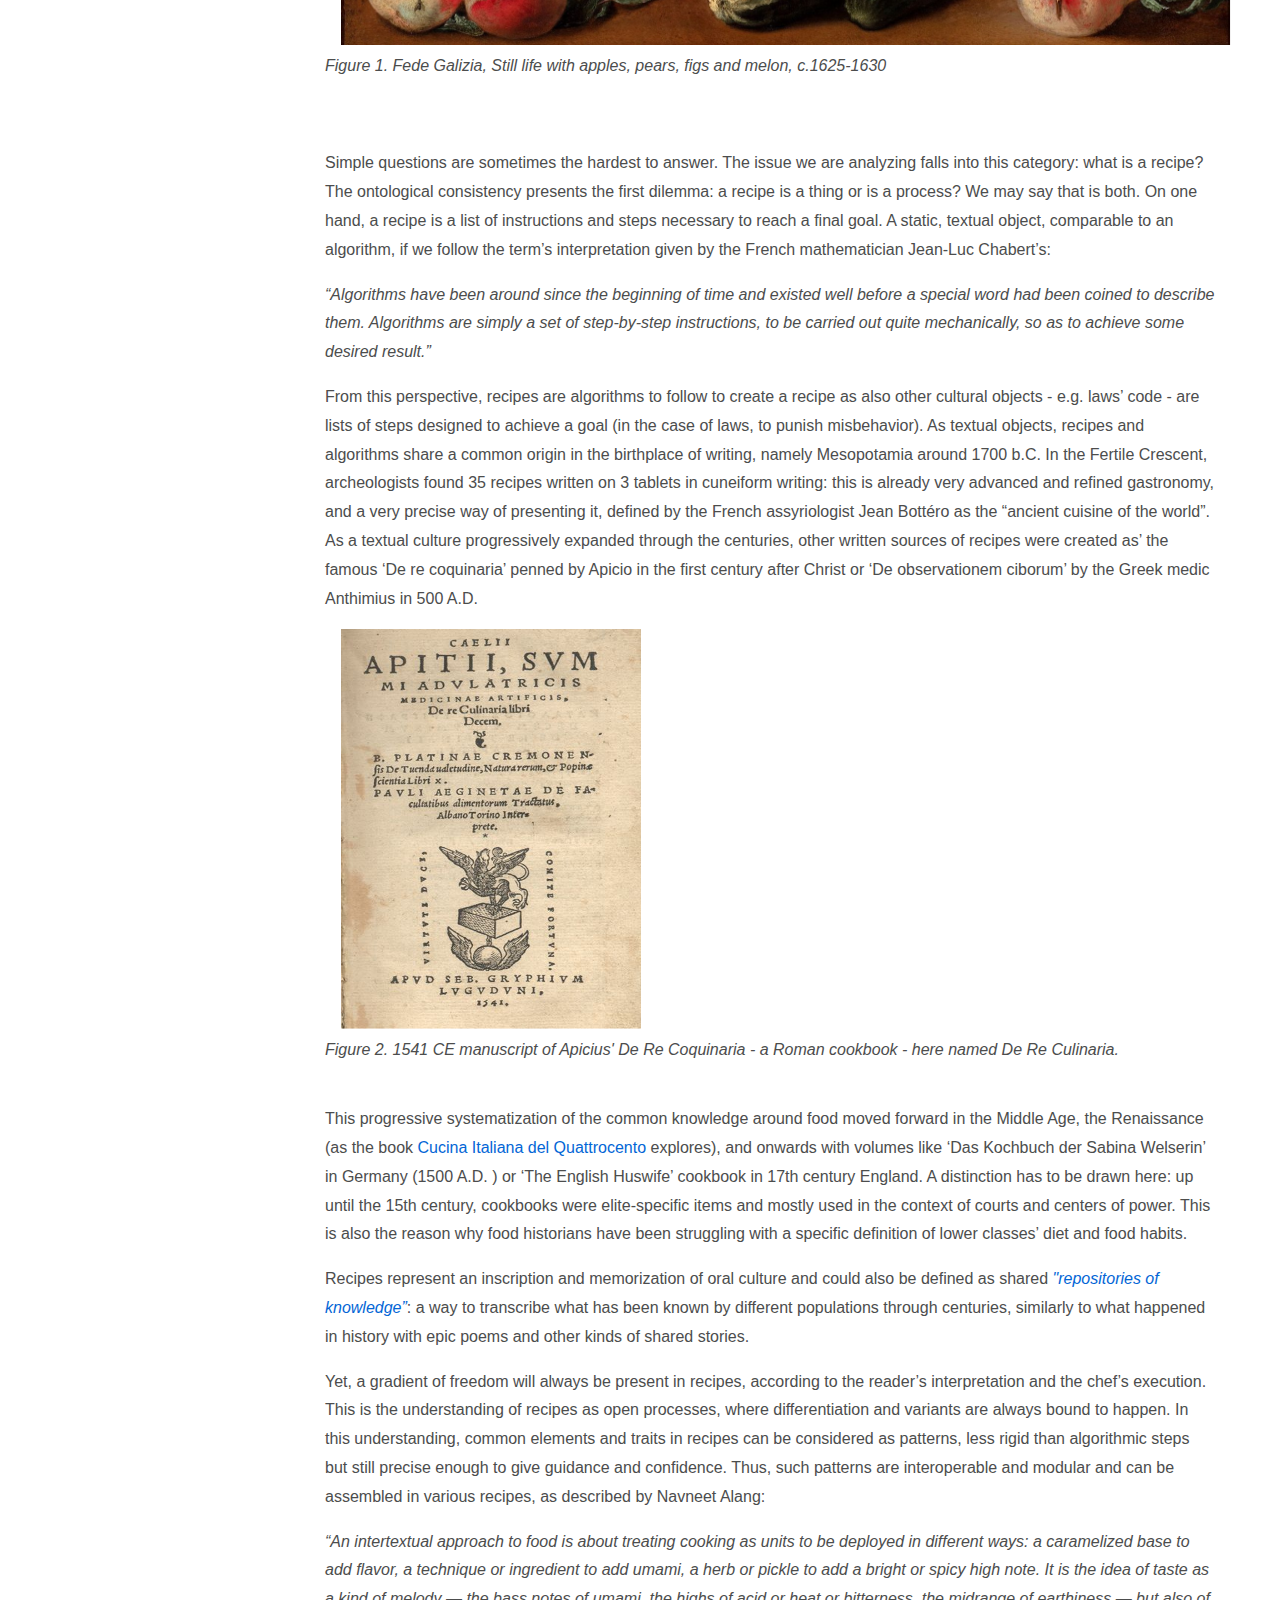
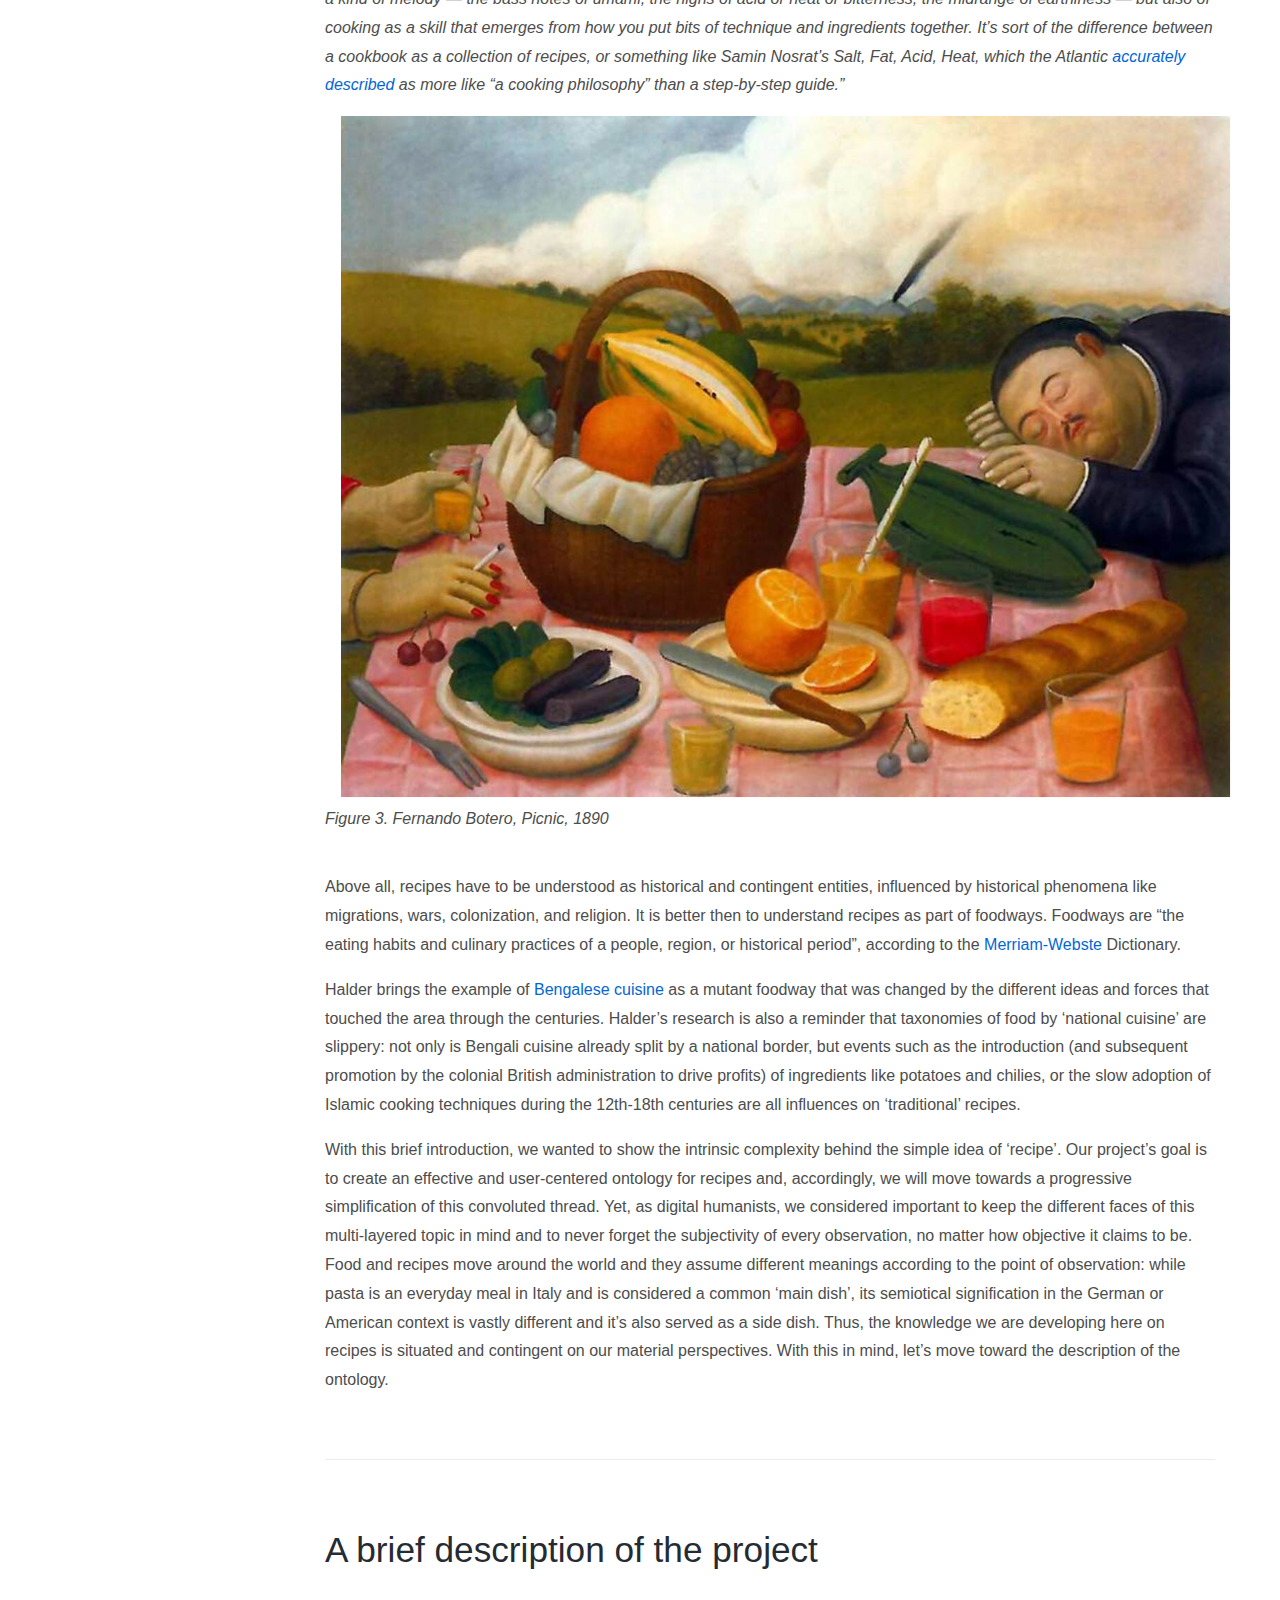
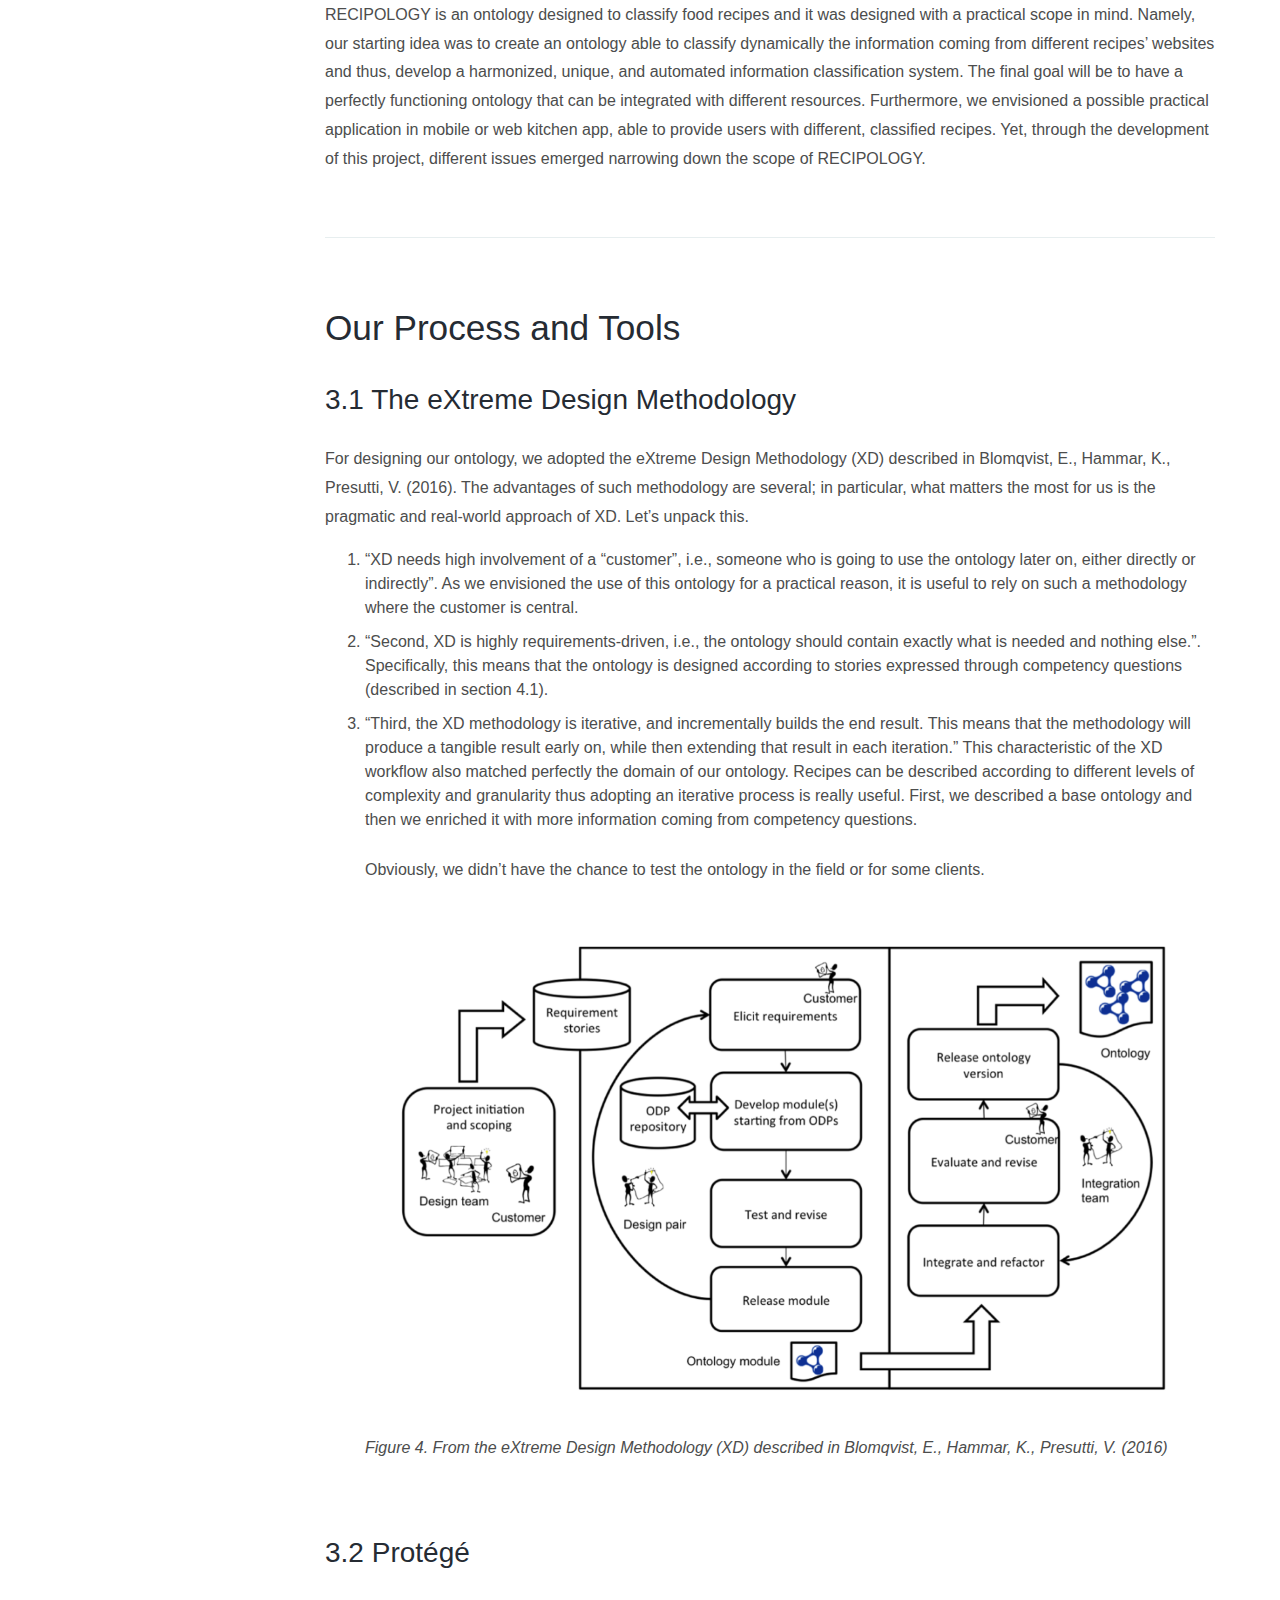
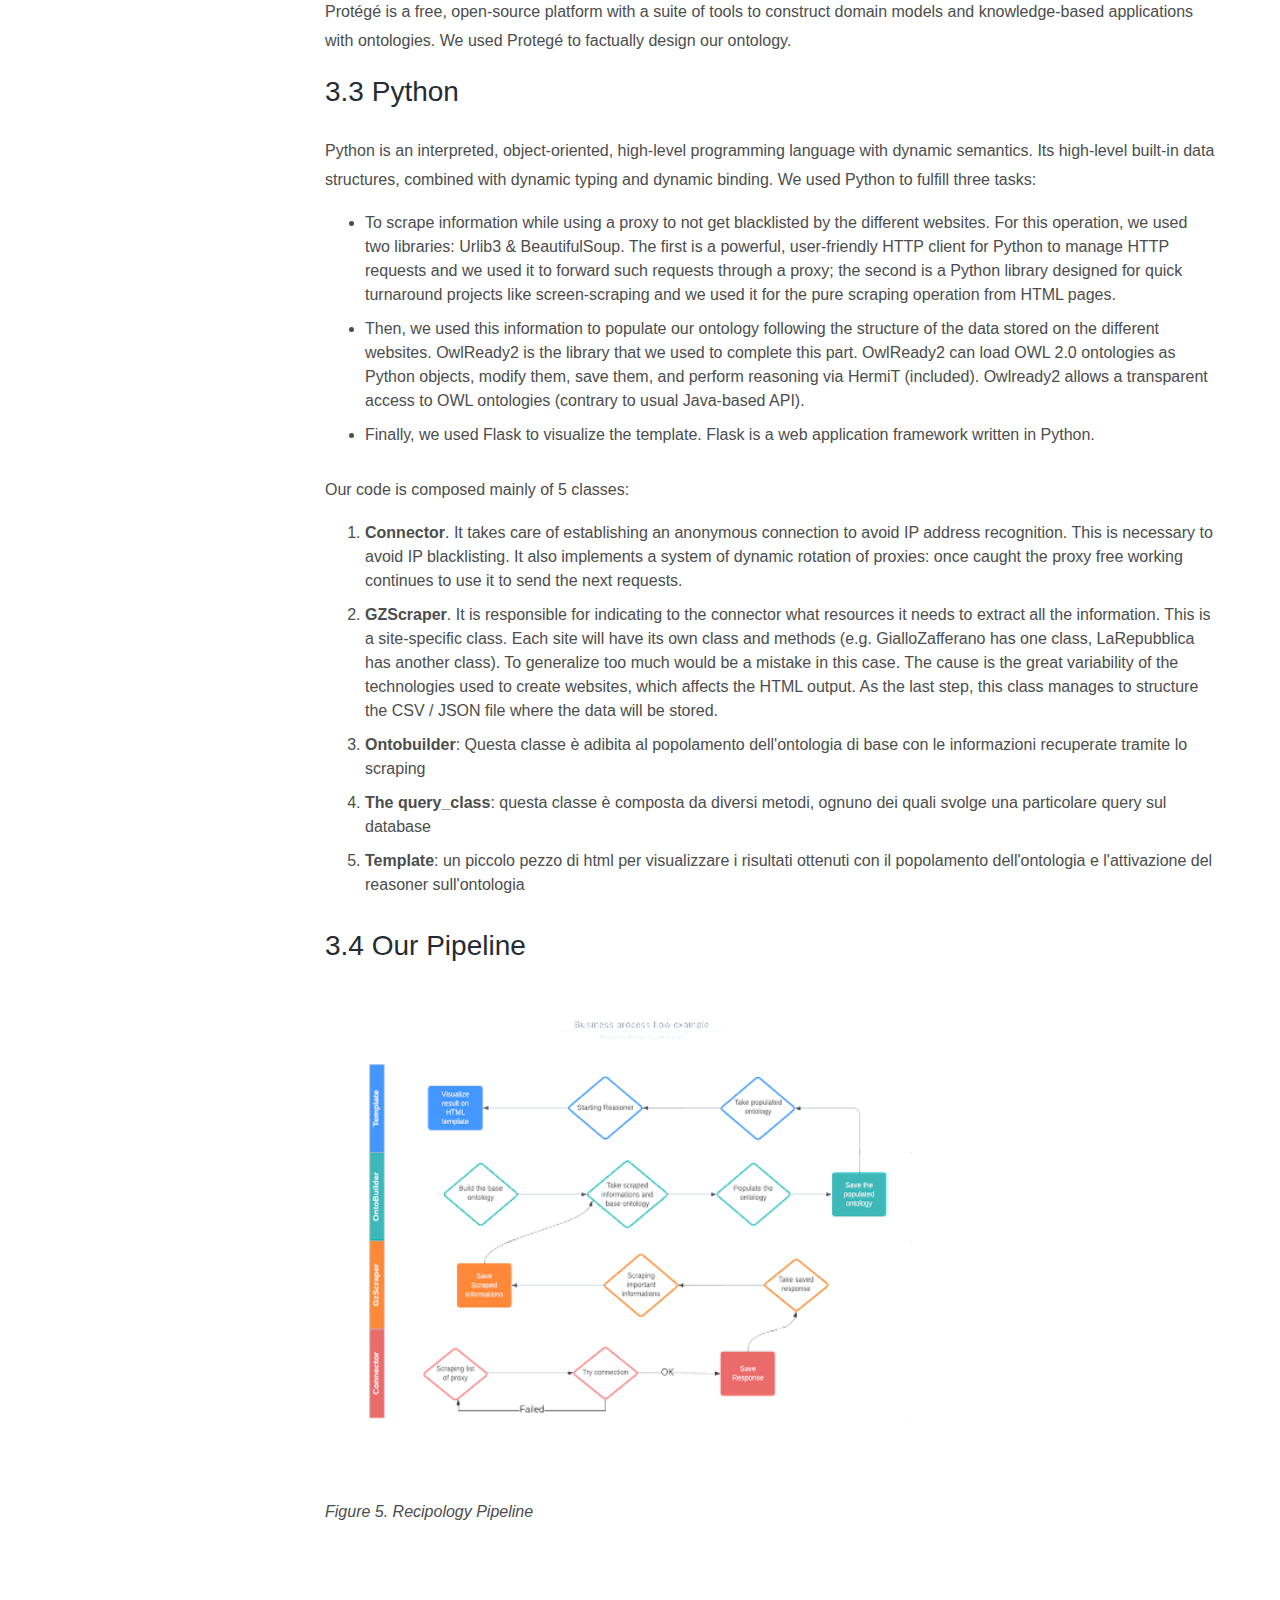
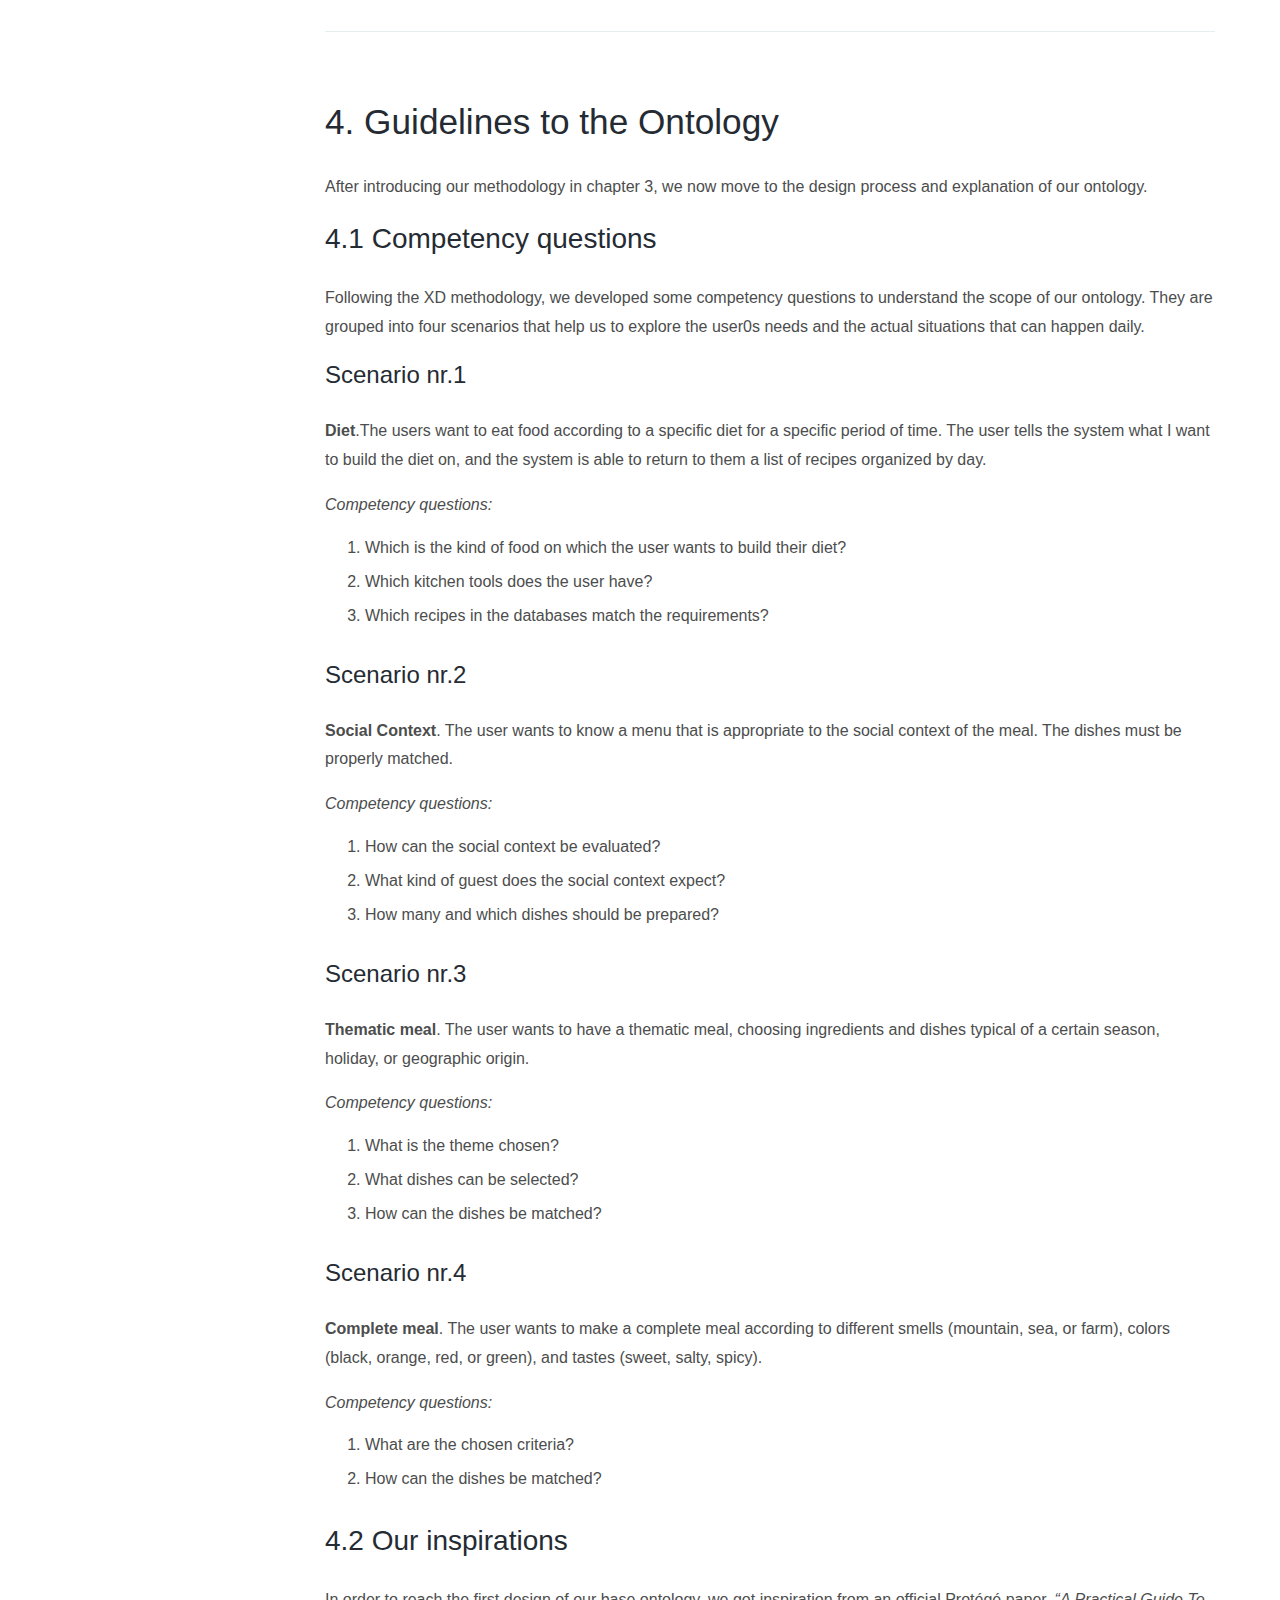
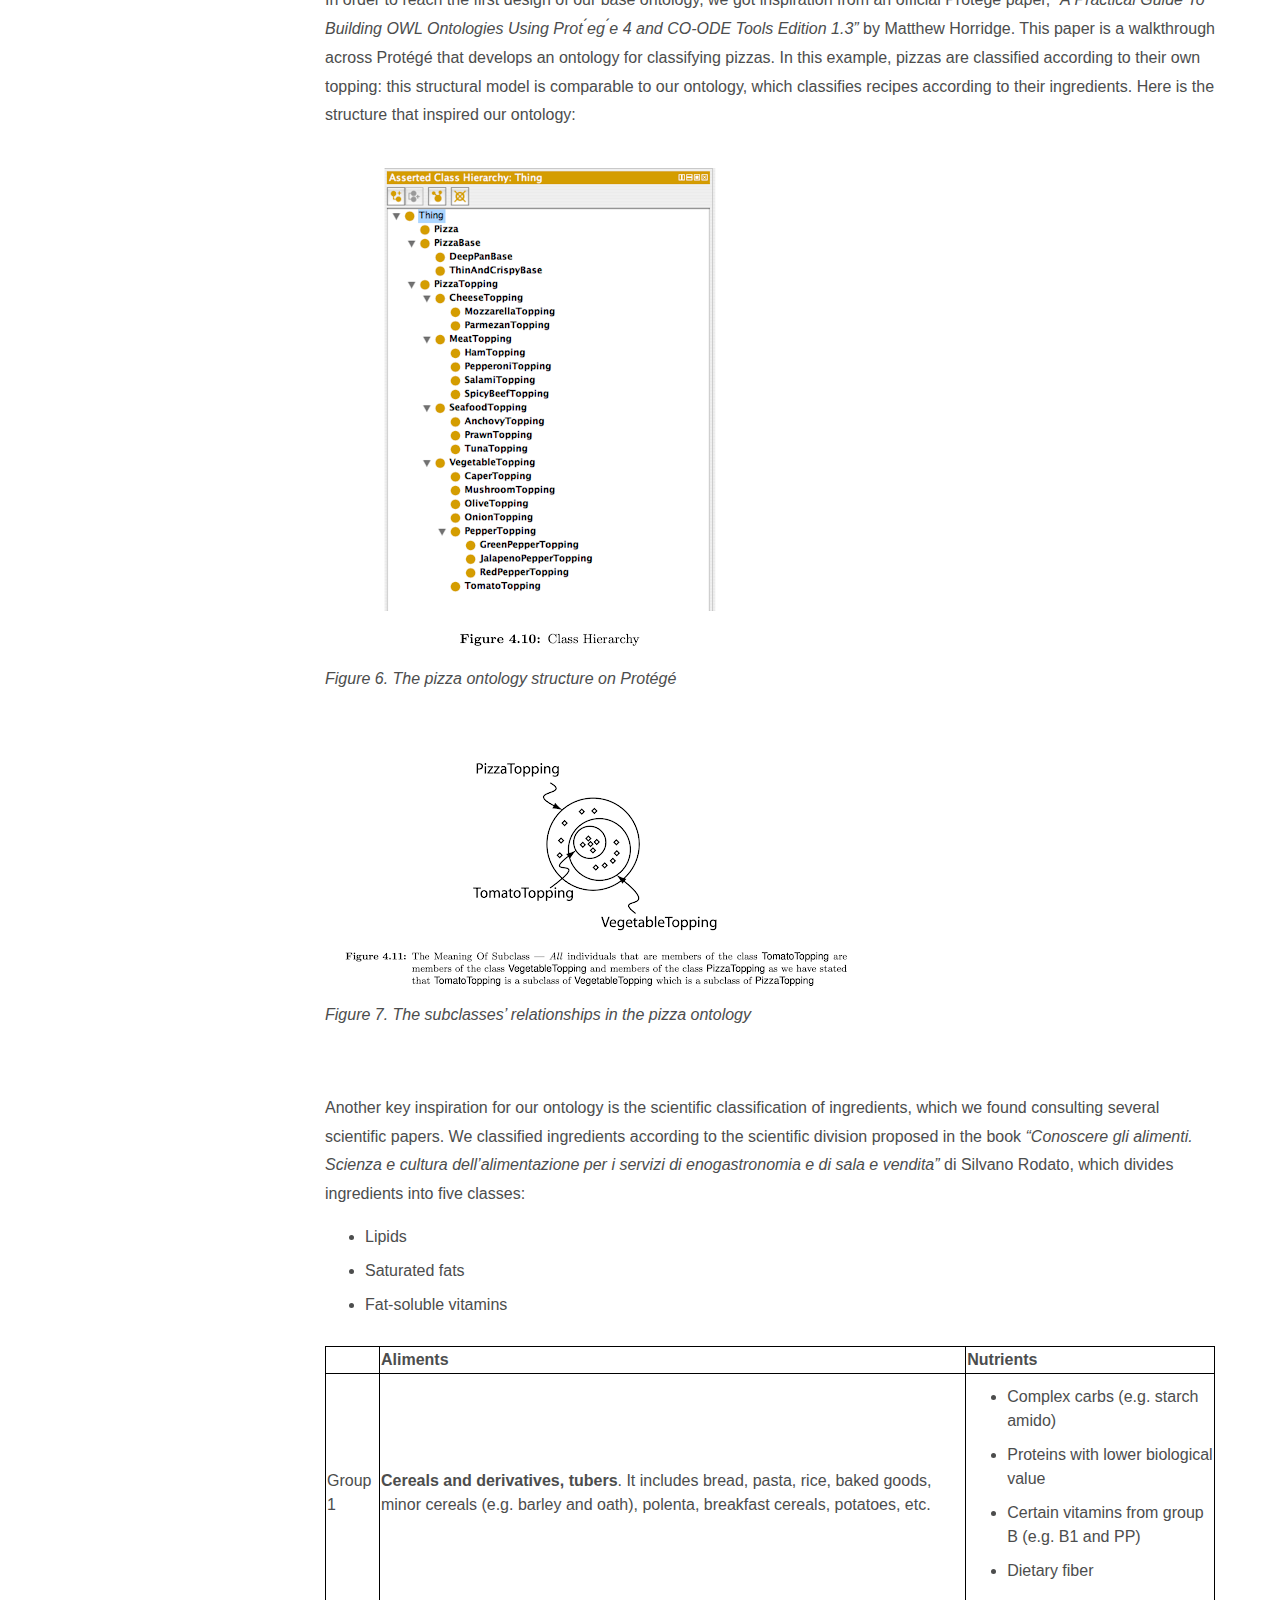
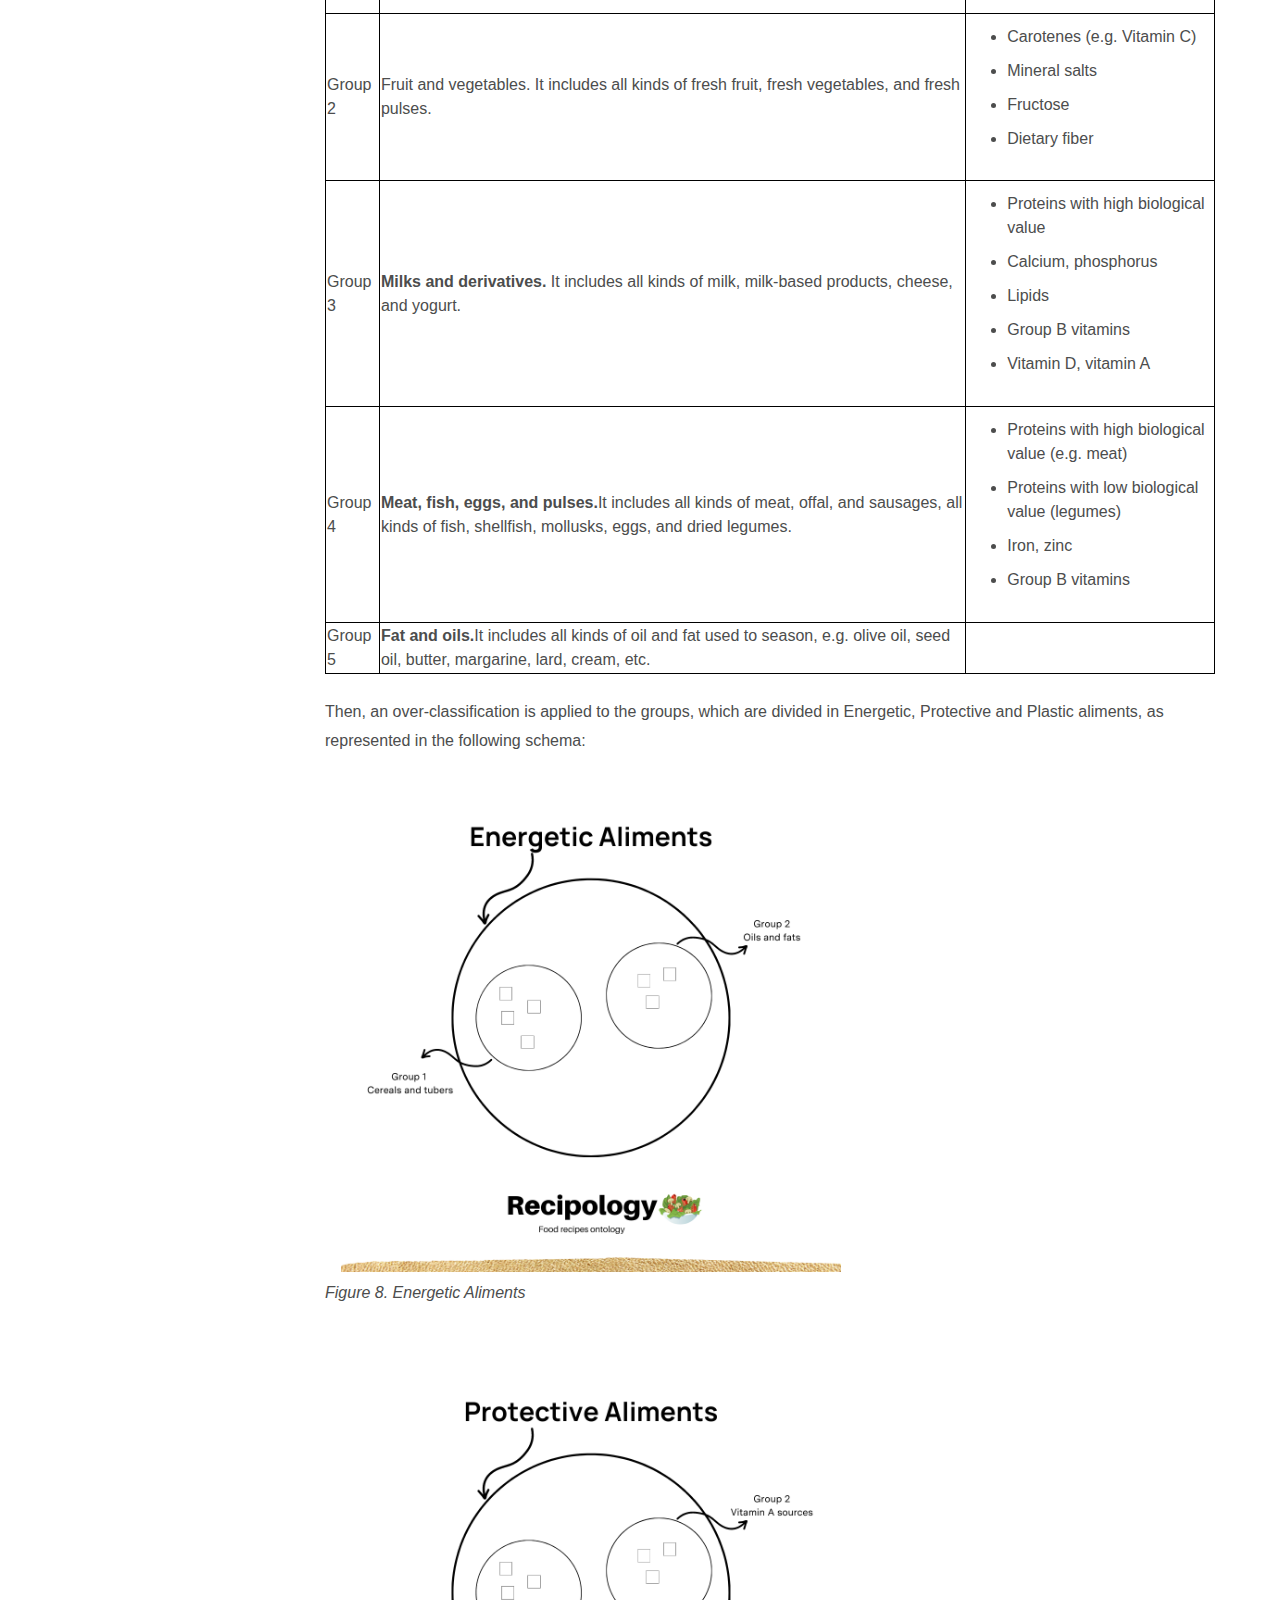
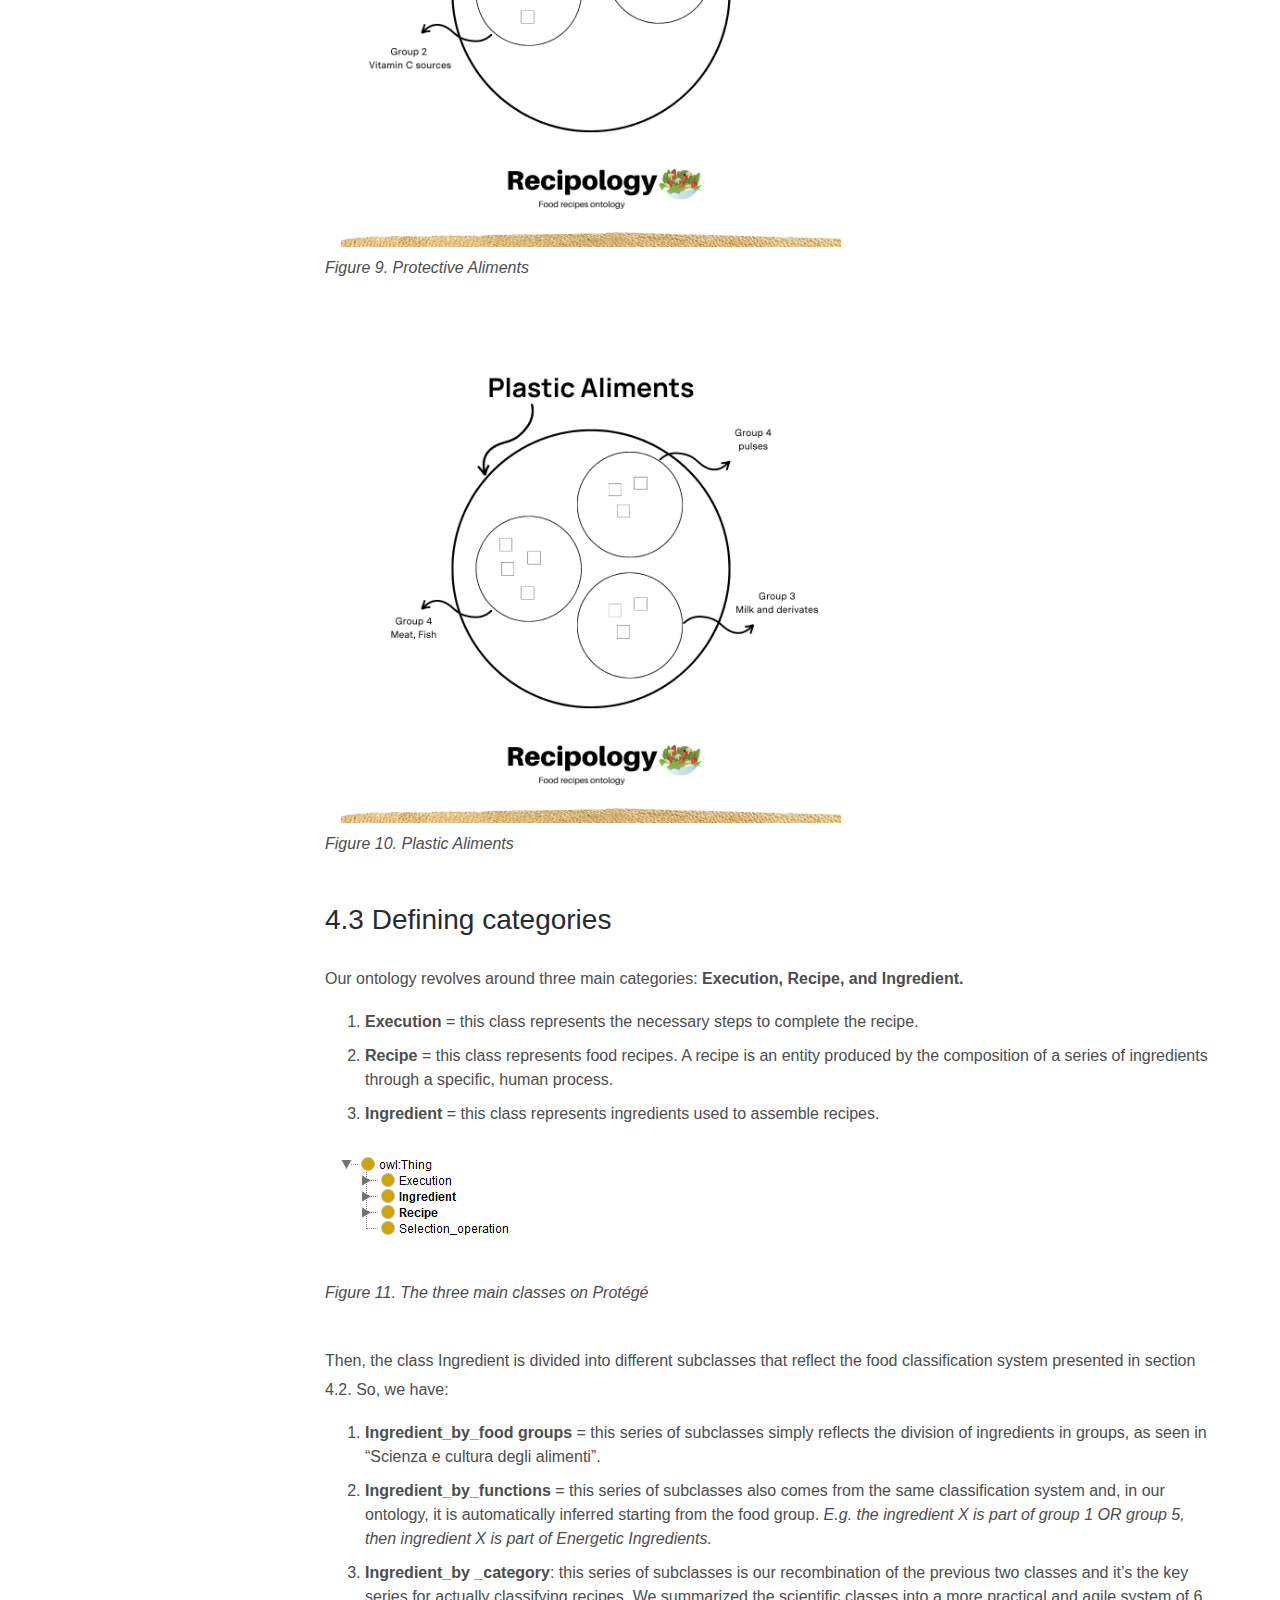
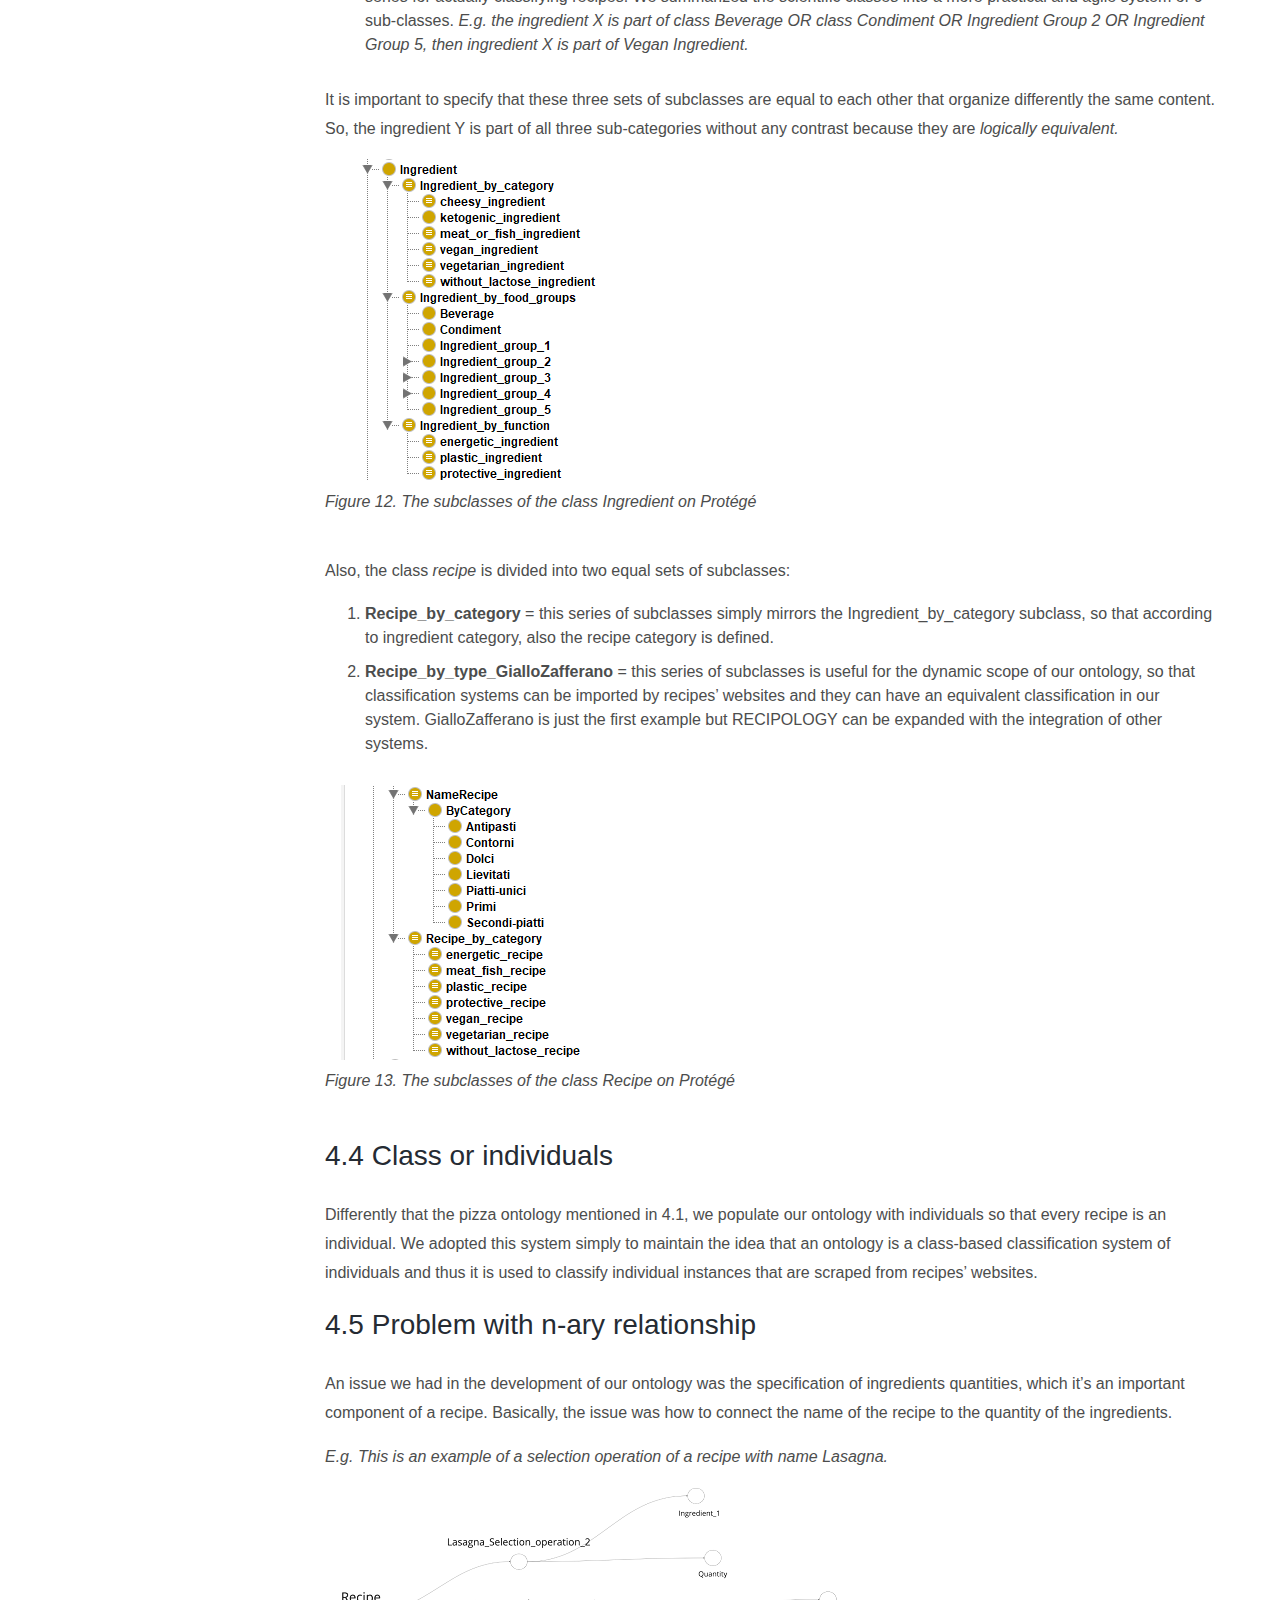
==== commit dc37f030: "Update index.html" ====
--- a/index.html
+++ b/index.html
@@ -120,7 +120,7 @@
                 <ul class="list-unstyled">
                     <li><strong>Knowledge Extraction exam:</strong> <br /> Professor Aldo Gangemi</li>
                     <li><strong>Authors:</strong> <br /><a>Alessandro Bertozzi, Gabriele Fiorenza, Samuele Spotti, Alessandro Longo</a></li>
-                    <li><strong class="font-weight-700">Created:</strong> April, 2022</li>
+                    <li><strong class="font-weight-700">Created:</strong> February, 2022</li>
                     <li><strong>Update:</strong> May, 2022</li>
                     <li><strong>Interface:</strong><a href="https://alessandrobertozzi.pythonanywhere.com/random"> Recipology, Enjoy your recipe</a></li>
                 </ul>
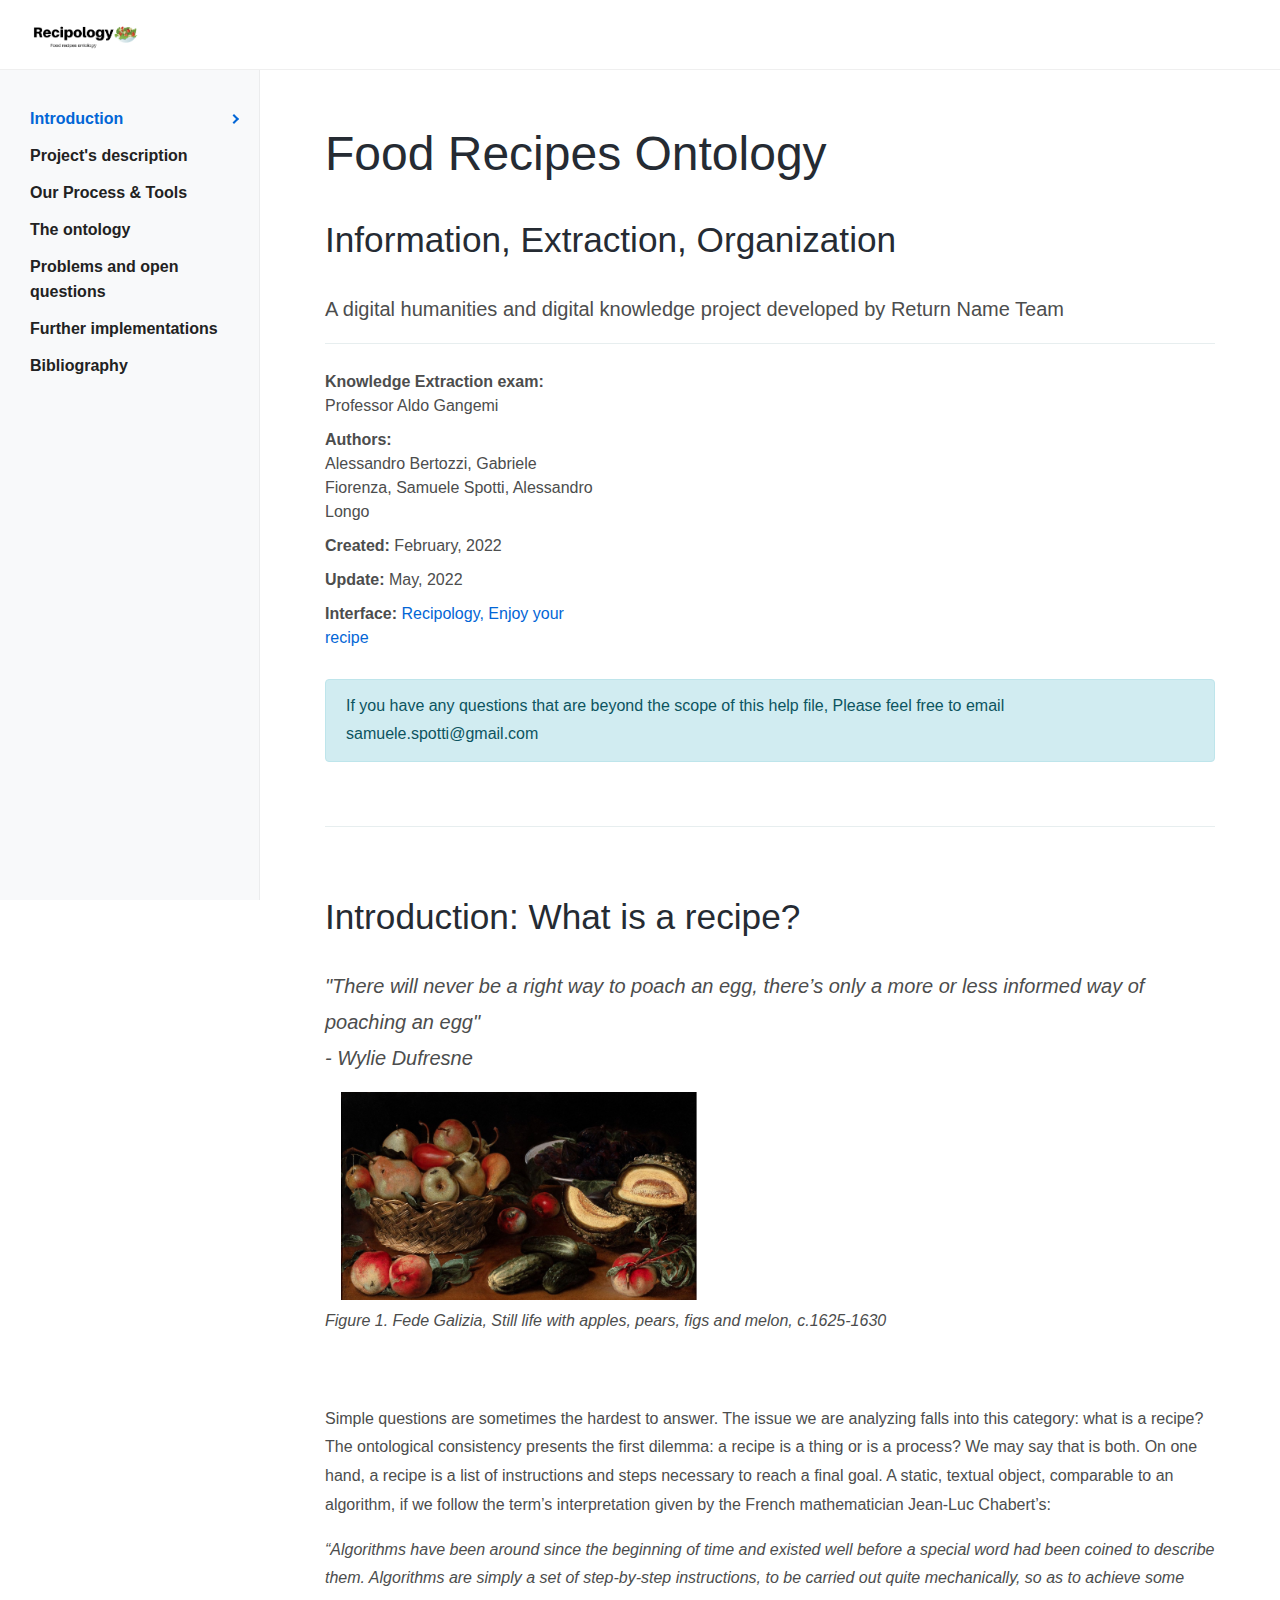
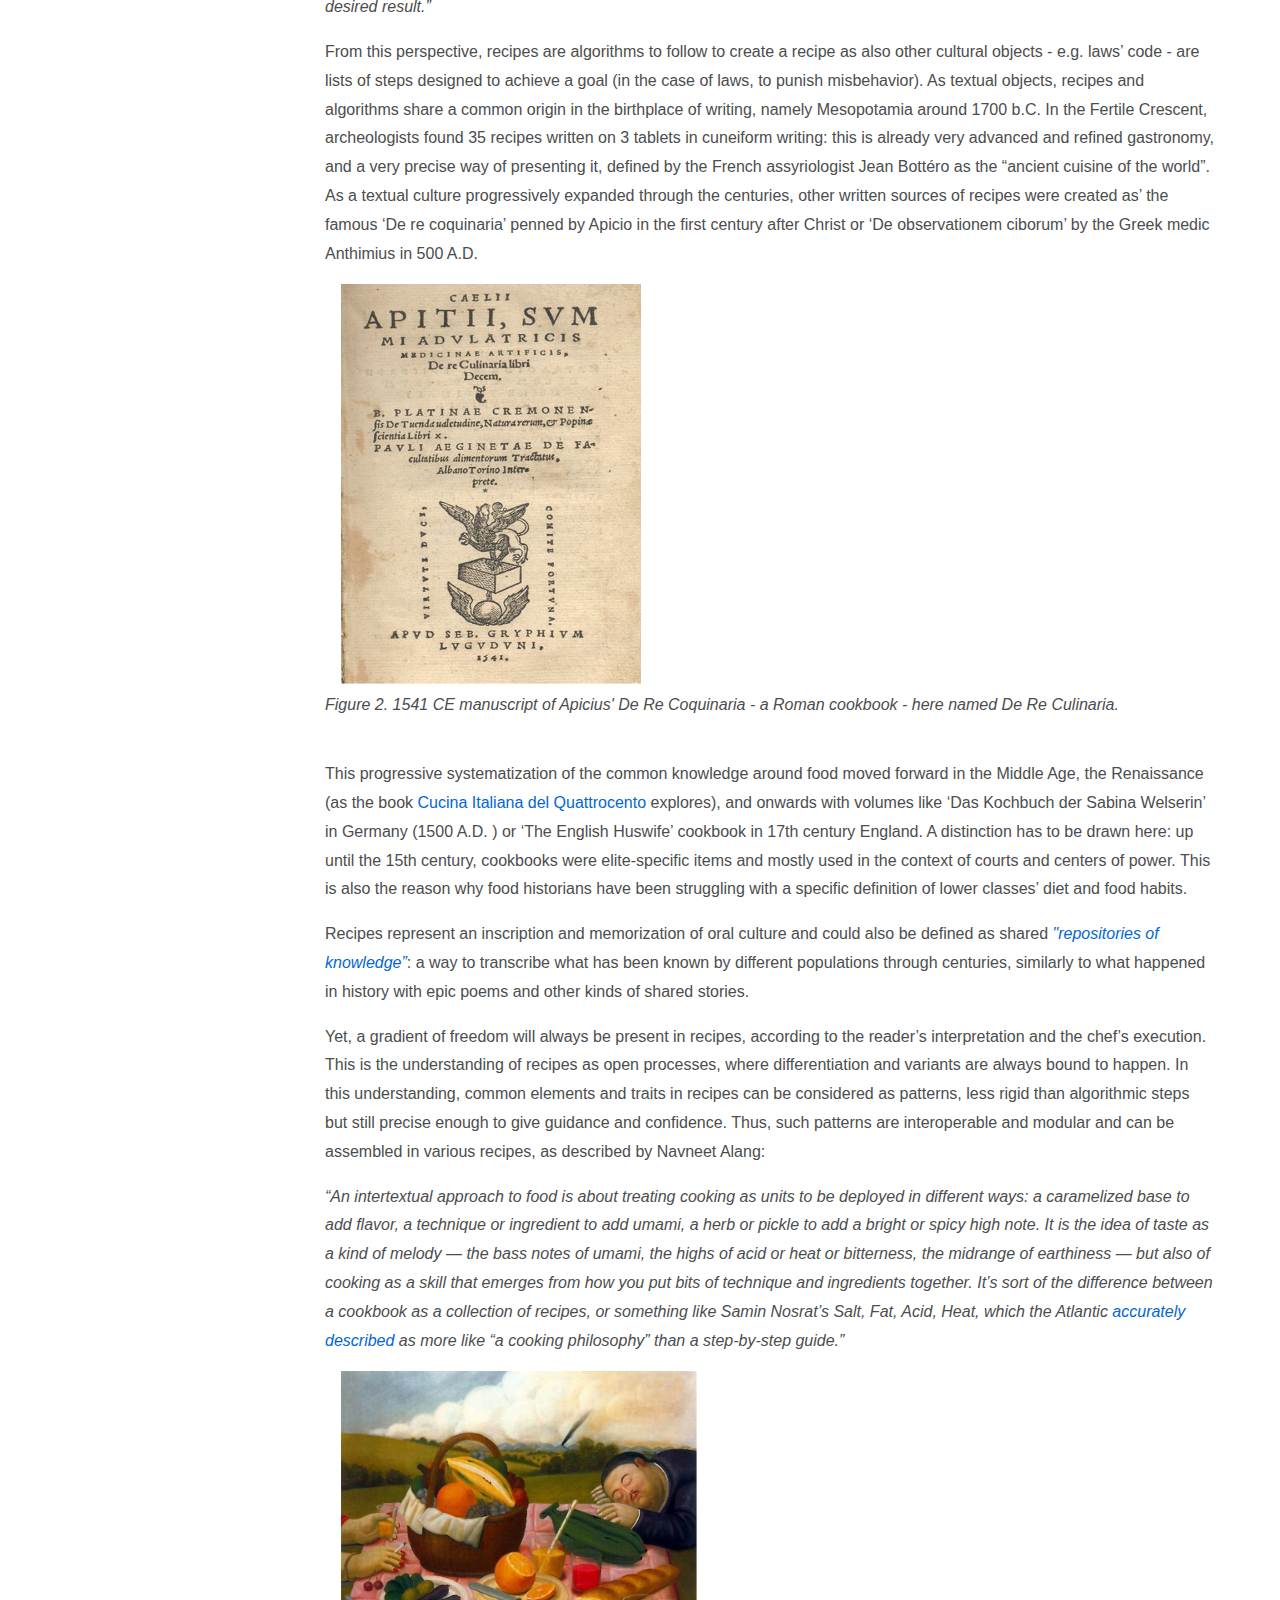
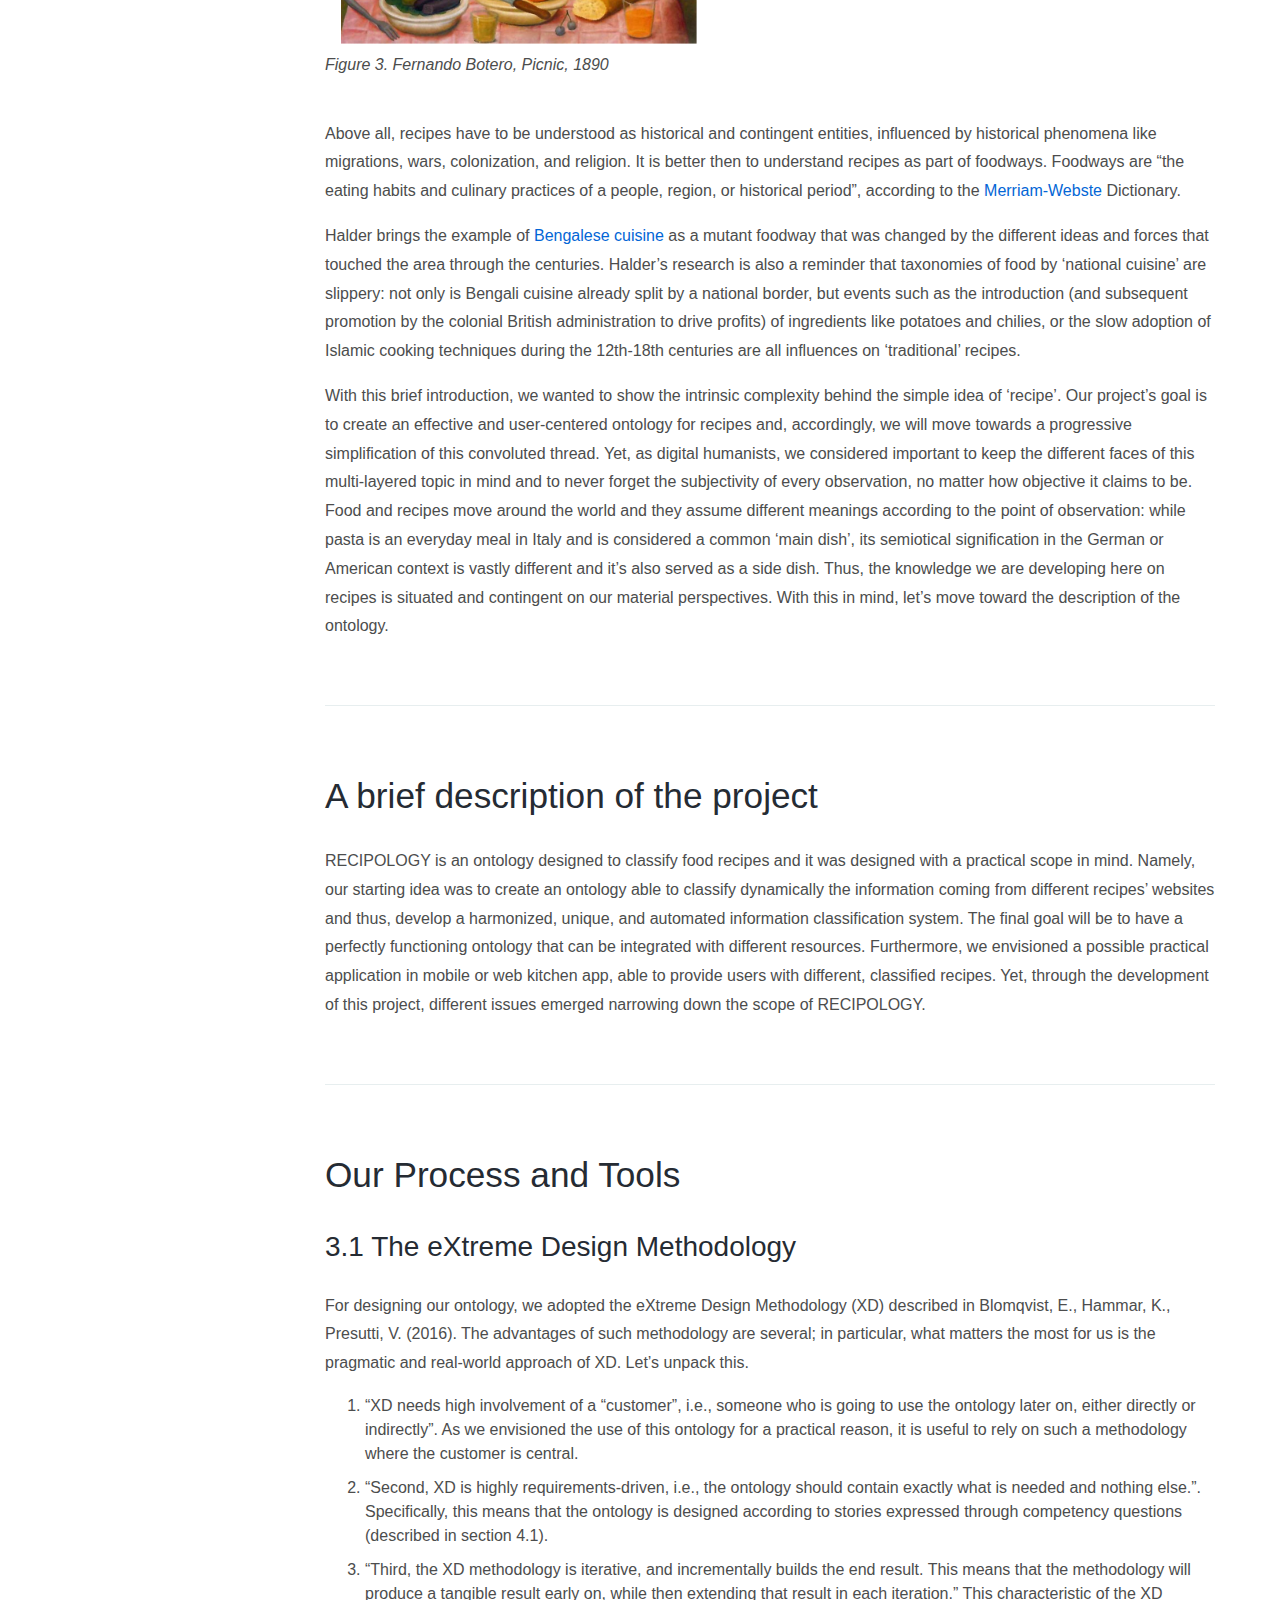
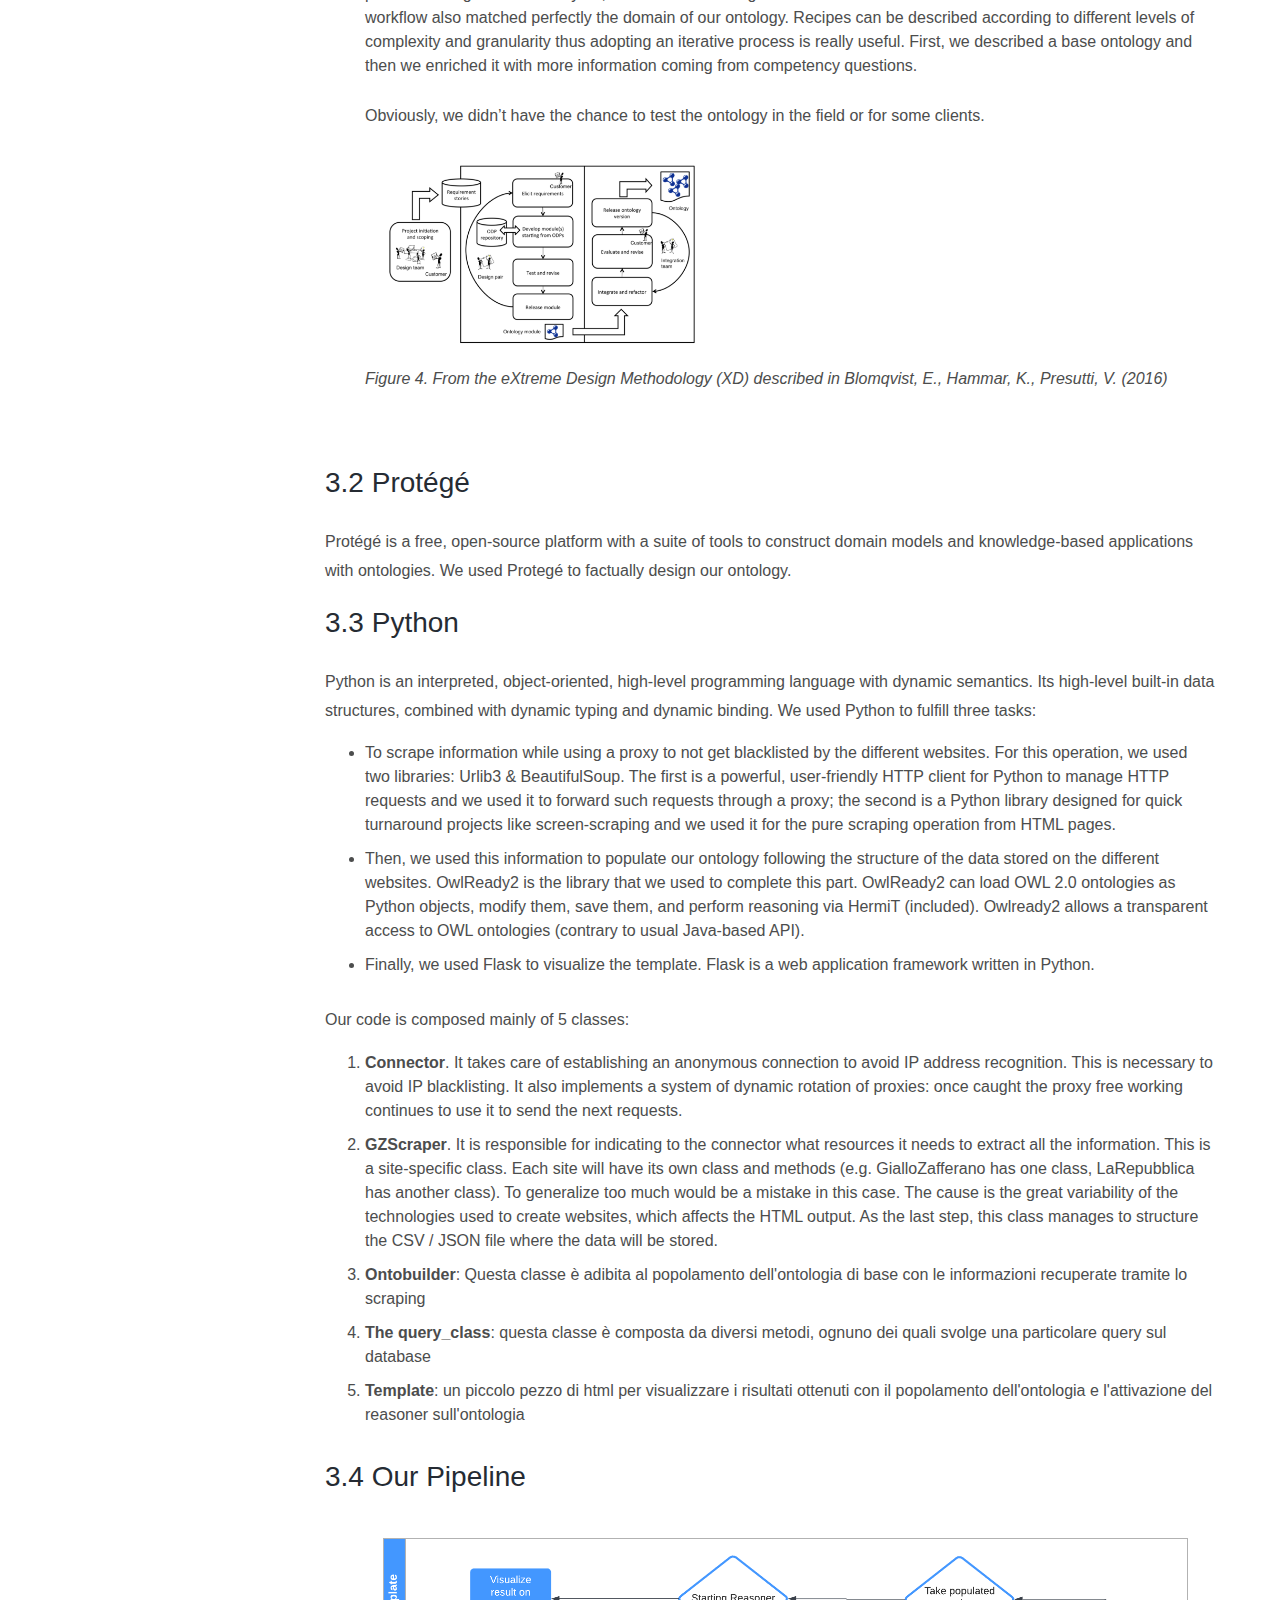
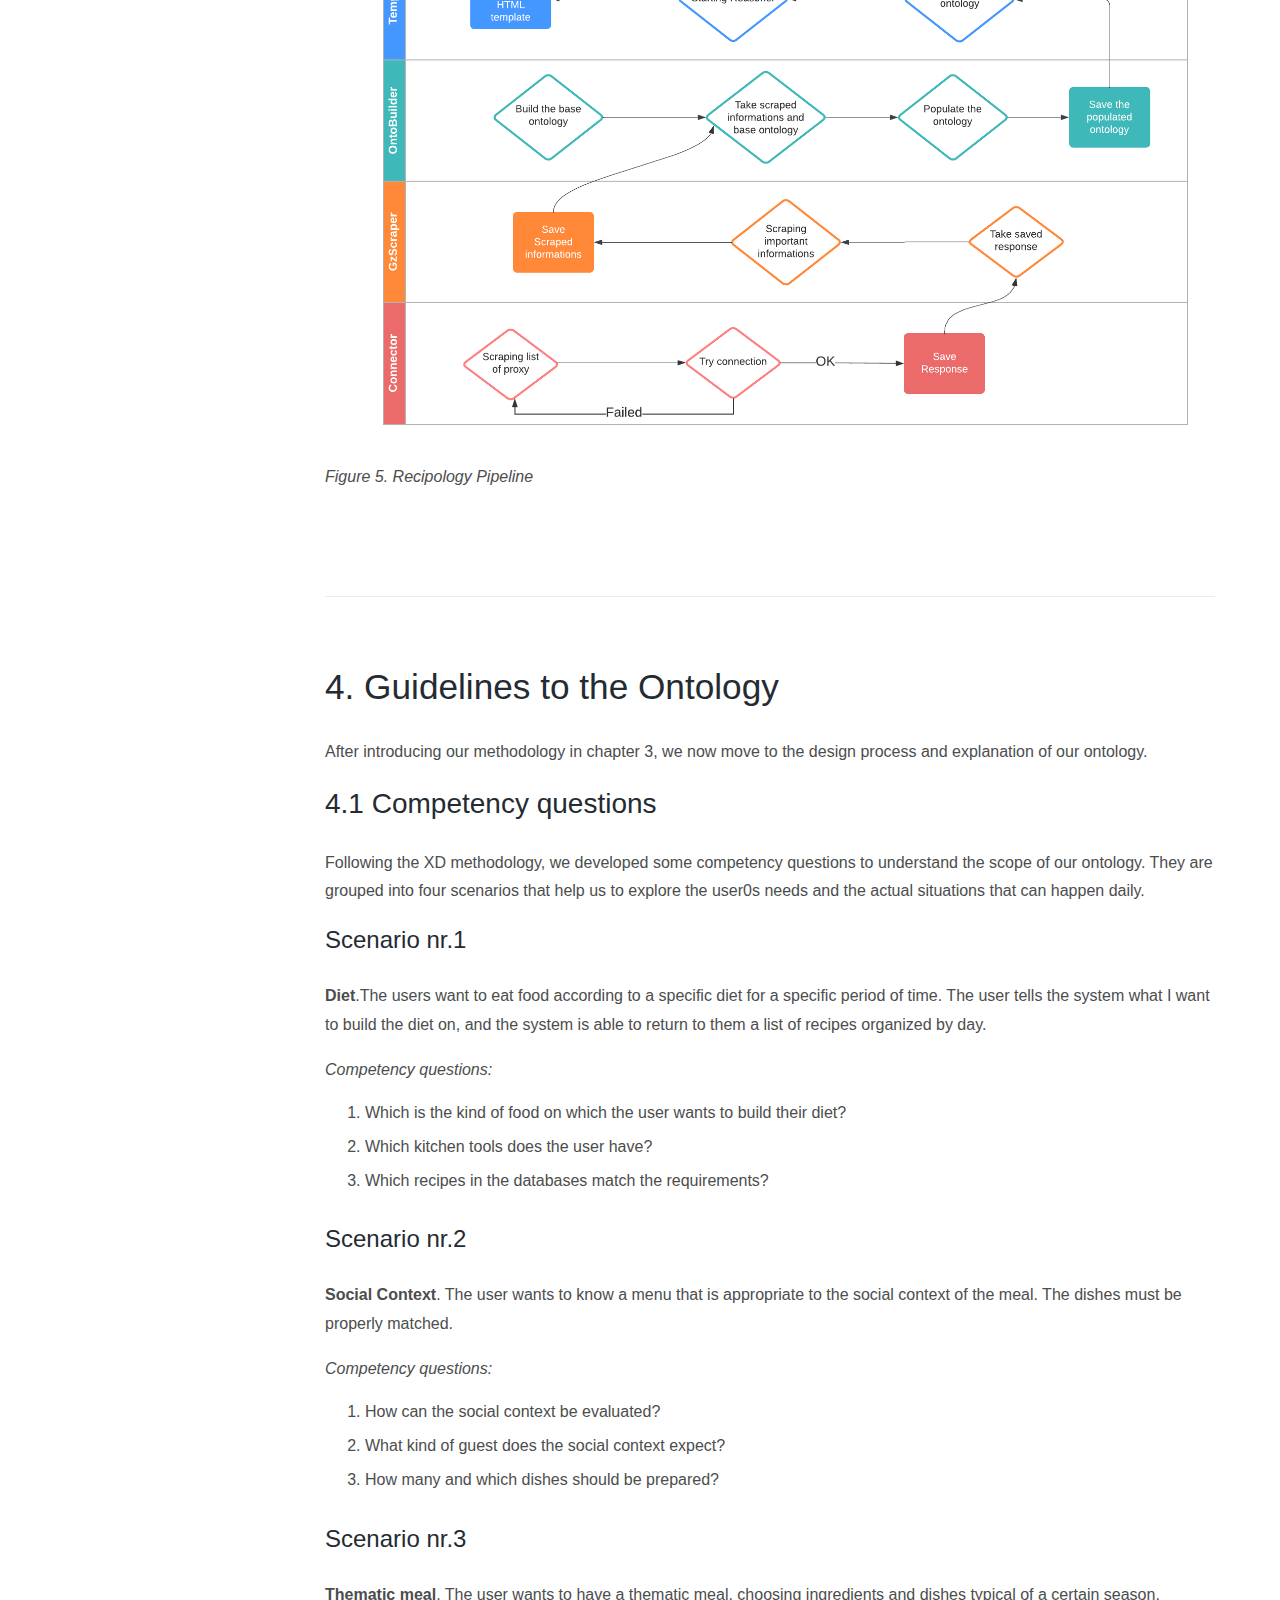
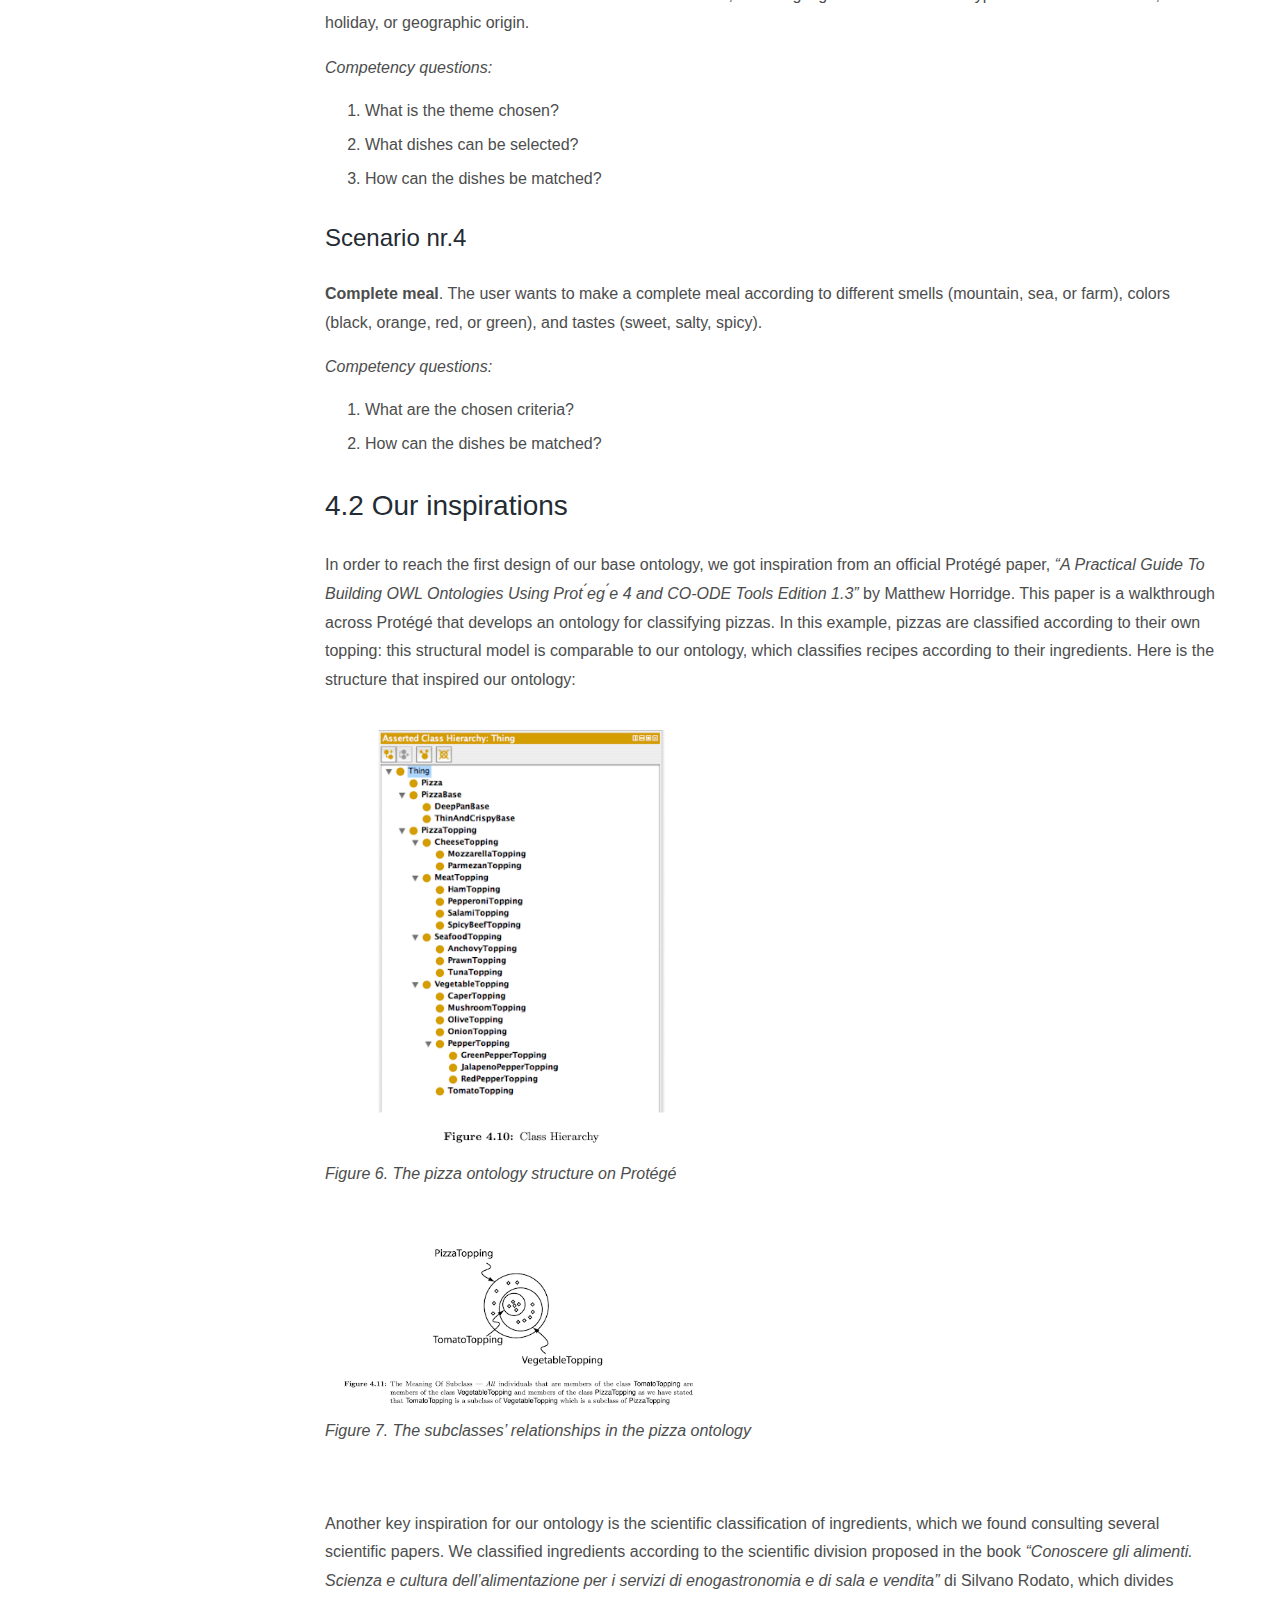
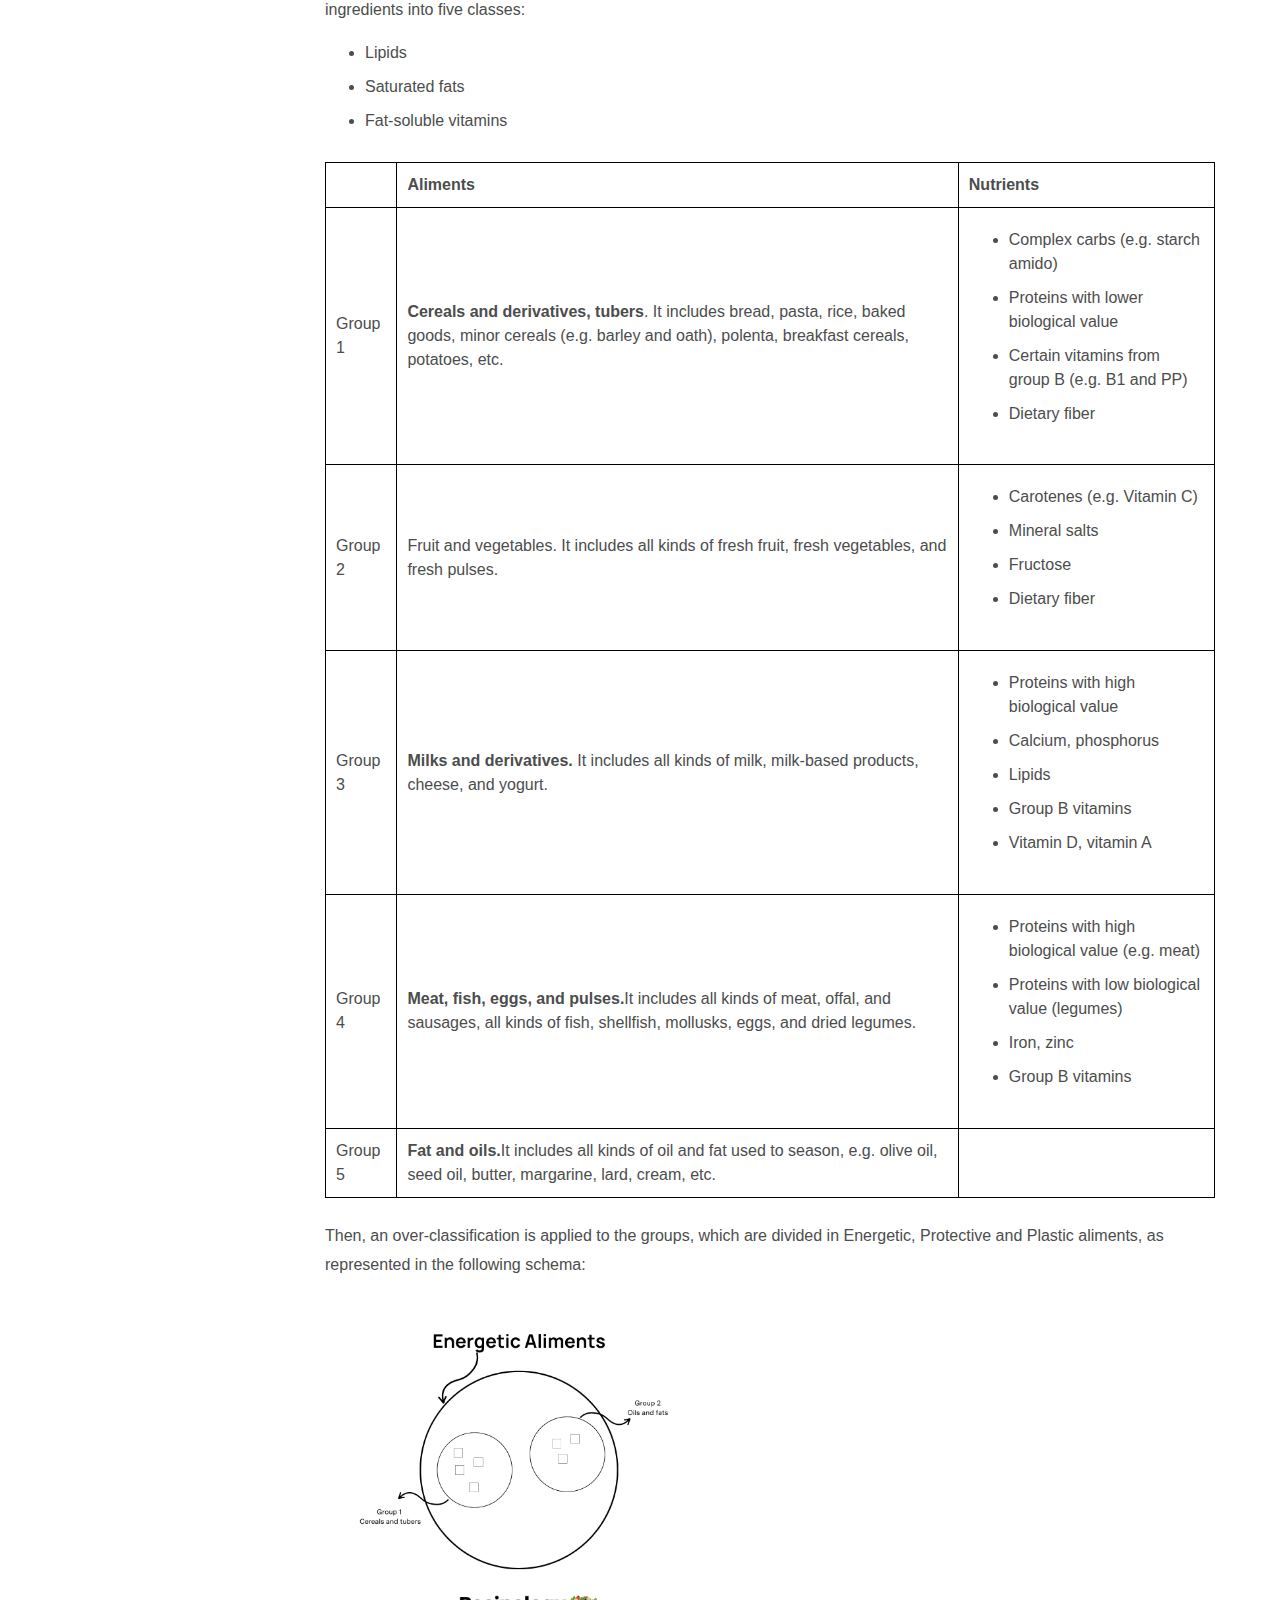
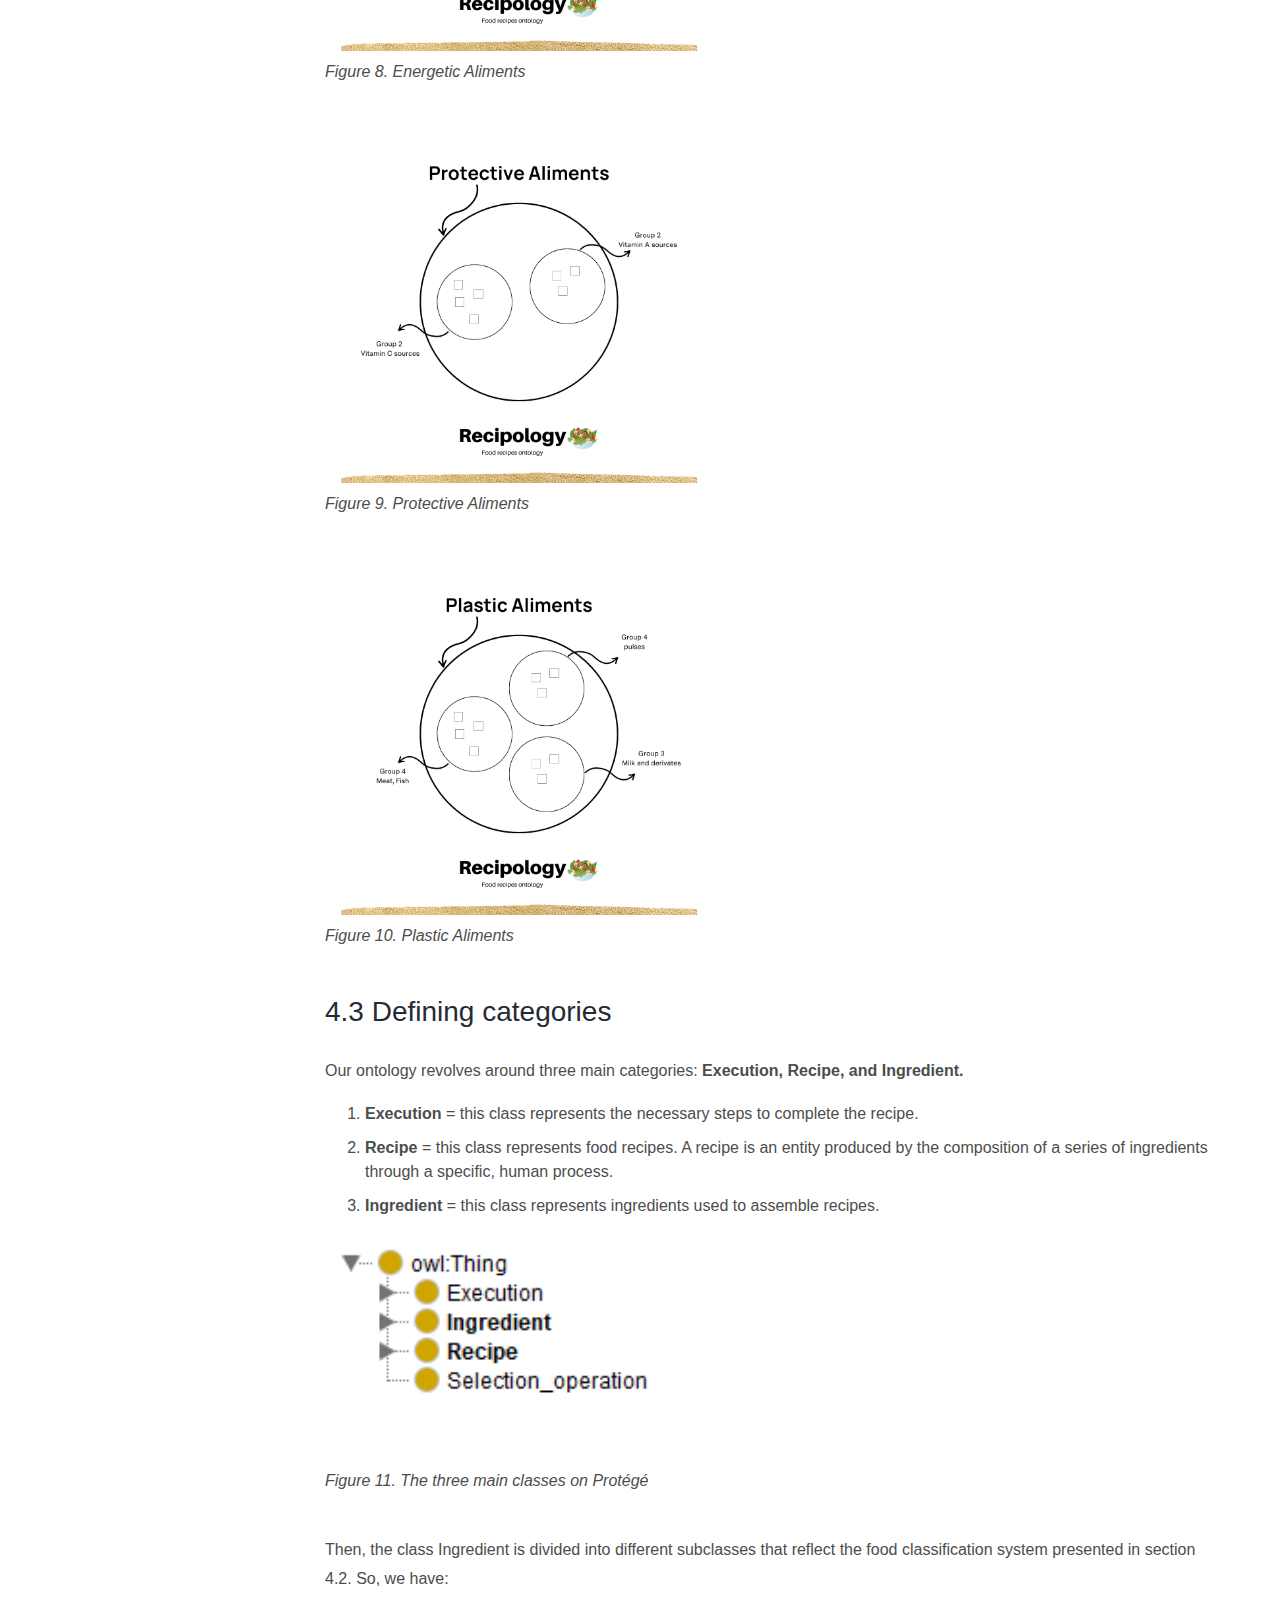
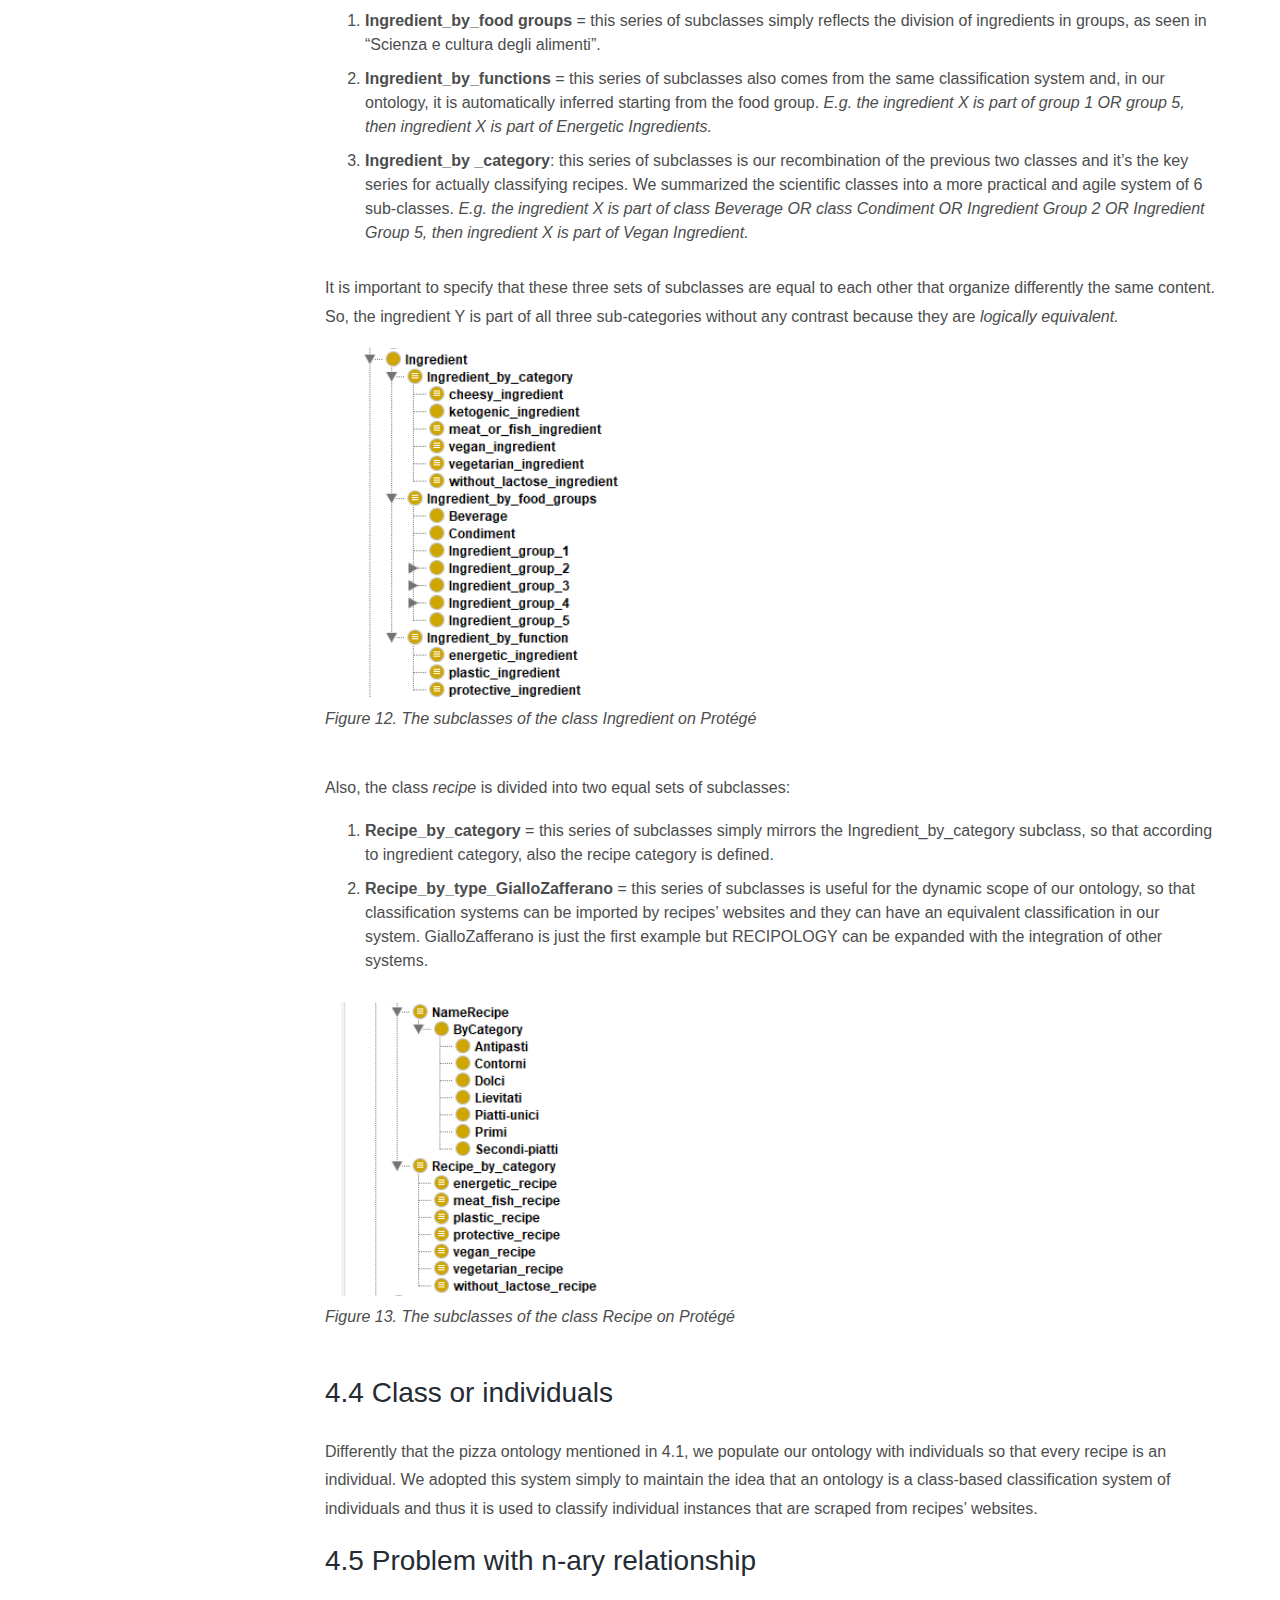
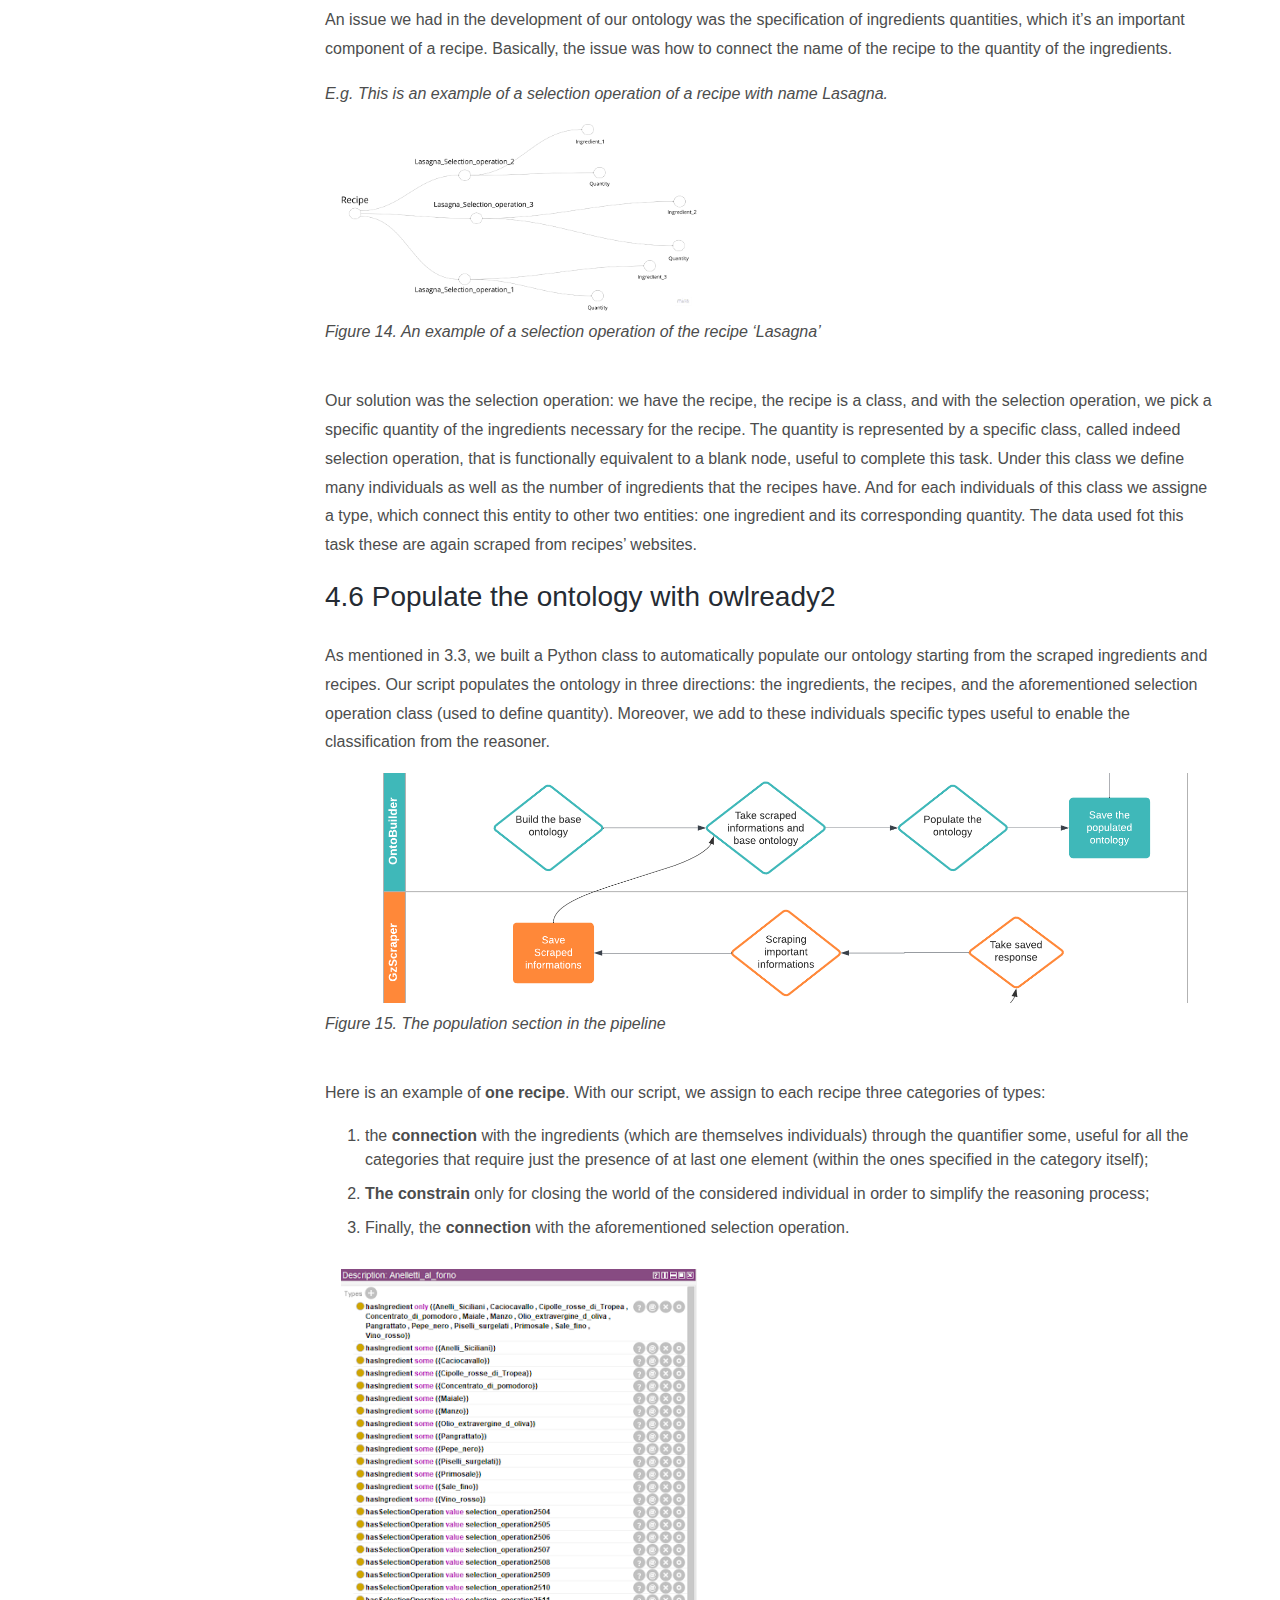
==== commit 40c53ef5: "last fixes" ====
--- a/index.html
+++ b/index.html
@@ -6,7 +6,7 @@
 <meta name="viewport" content="width=device-width, initial-scale=1, minimum-scale=1.0, shrink-to-fit=no">
 <link href="assets/images/favicon.png" rel="icon" />
 <title>Recipology Project | Documentation</title>
-<meta name="description" content="Your ThemeForest item Name and description">
+<meta name="description" content="KRKE Exam">
 <meta name="author" content="harnishdesign.net">
 
 <!-- Stylesheet
@@ -99,7 +99,7 @@
             <li class="nav-item"><a class="nav-link" href="#v1-1">v1.1</a></li>
             <li class="nav-item"><a class="nav-link" href="#v1-0">v1.0</a></li>
           </ul>
-		</li>
+		
       </ul>
     </div>
     
@@ -144,7 +144,7 @@
                 </i>
 
             </p>
-            <a class="logo ml-md-3" href="index.html" title="Tavola"> <img src="assets/images/tavola.png" class="img-fluid" alt="Tavola"/> </a>
+            <a class="logo ml-md-3" title="Tavola"> <img src="assets/images/tavola.png" class="img-fluid" alt="Tavola"/> </a>
             <p><i>Figure 1. Fede Galizia, Still life with apples, pears, figs and melon, c.1625-1630</i></p>
             <span class="text-2 ml-2"></span>
 
@@ -162,7 +162,7 @@
             <p>
                 From this perspective, recipes are algorithms to follow to create a recipe as also other cultural objects - e.g. laws’ code - are lists of steps designed to achieve a goal (in the case of laws, to punish misbehavior). As textual objects, recipes and algorithms share a common origin in the birthplace of writing, namely Mesopotamia around 1700 b.C. In the Fertile Crescent, archeologists found 35 recipes written on 3 tablets in cuneiform writing: this is already very advanced and refined gastronomy, and a very precise way of presenting it, defined by the French assyriologist Jean Bottéro as the “ancient cuisine of the world”. As a textual culture progressively expanded through the centuries, other written sources of recipes were created as’ the famous ‘De re coquinaria’ penned by Apicio in the first century after Christ or ‘De observationem ciborum’ by the Greek medic Anthimius in 500 A.D.
             </p>
-            <a class="logo ml-md-3" href="index.html" title="Manoscritto"> <img src="assets/images/manoscritto.png" class="img-fluid" alt="Manoscritto" style="width:300px;height:400px;" /> </a>
+            <a class="logo ml-md-3" title="Manoscritto"> <img src="assets/images/manoscritto.png" class="img-fluid" alt="Manoscritto" style="width:300px;height:400px;" /> </a>
             <p><i>Figure 2. 1541 CE manuscript of Apicius' De Re Coquinaria - a Roman cookbook - here named De Re Culinaria.</i></p>
             <span class="text-2 ml-2"></span>
 
@@ -174,7 +174,7 @@
                 Yet, a gradient of freedom will always be present in recipes, according to the reader’s interpretation and the chef’s execution. This is the understanding of recipes as open processes, where differentiation and variants are always bound to happen. In this understanding, common elements and traits in recipes can be considered as patterns, less rigid than algorithmic steps but still precise enough to give guidance and confidence. Thus, such patterns are interoperable and modular and can be assembled in various recipes, as described by Navneet Alang:
             </p>
             <p><i>“An intertextual approach to food is about treating cooking as units to be deployed in different ways: a caramelized base to add flavor, a technique or ingredient to add umami, a herb or pickle to add a bright or spicy high note. It is the idea of taste as a kind of melody — the bass notes of umami, the highs of acid or heat or bitterness, the midrange of earthiness — but also of cooking as a skill that emerges from how you put bits of technique and ingredients together. It’s sort of the difference between a cookbook as a collection of recipes, or something like Samin Nosrat’s Salt, Fat, Acid, Heat, which the Atlantic <a href="https://www.theatlantic.com/entertainment/archive/2018/10/samin-nosrat-salt-fat-acid-heat-netflix/572731/">accurately described</a> as more like “a cooking philosophy” than a step-by-step guide.”</i></p>
-            <a class="logo ml-md-3" href="index.html" title="Botero"> <img src="assets/images/botero.png" class="img-fluid" alt="Botero"  /> </a>
+            <a class="logo ml-md-3" title="Botero"> <img src="assets/images/botero.png" class="img-fluid" alt="Botero"  /> </a>
             <p><i>Figure 3. Fernando Botero, Picnic, 1890</i></p>
             <span class="text-2 ml-2"></span>
             <p>Above all, recipes have to be understood as historical and contingent entities, influenced by historical phenomena like migrations, wars, colonization, and religion. It is better then to understand recipes as part of foodways. Foodways are “the eating habits and culinary practices of a people, region, or historical period”, according to the <a href="https://www.merriam-webster.com/dictionary/foodways">Merriam-Webste</a> Dictionary.
@@ -221,7 +221,7 @@
             <br>
             <p>Obviously, we didn’t have the chance to test the ontology in the field or for some clients. 
             </p>
-            <a class="logo ml-md-3" href="index.html" title="Design"> <img src="assets/images/design.png" class="img-fluid"  alt="Design"  />  </a>
+            <a class="logo ml-md-3"  title="Design"> <img src="assets/images/design.png" class="img-fluid"  alt="Design"  />  </a>
             <p><i>Figure 4. From the eXtreme Design Methodology (XD) described in Blomqvist, E., Hammar, K., Presutti, V. (2016) </i></p>
             <span class="text-2 ml-2"></span>
 
@@ -261,7 +261,7 @@
           
 
           <h3>3.4 Our Pipeline</h3>
-          <a class="logo ml-md-3" href="index.html" title="Manoscritto"> <img src="assets/images/quattro.png" class="img-fluid" alt="Pipeline" style="width:600px;height:500px;"  /> </a>
+          <a class="logo ml-md-3" title="Manoscritto"> <img src="assets/images/Recipology_workflow.png" class="img-fluid" alt="Pipeline" style="width:100%"  /> </a>
           <p><i>Figure 5. Recipology Pipeline</i></p>
           <span class="text-2 ml-2"></span>
 
@@ -330,12 +330,12 @@
           <h3>4.2 Our inspirations</h3>
           <p>In order to reach the first design of our base ontology, we got inspiration from an official Protégé paper, <i>“A Practical Guide To Building OWL Ontologies Using Prot ́eg ́e 4 and CO-ODE Tools Edition 1.3”</i> by Matthew Horridge. This paper is a walkthrough across Protégé that develops an ontology for classifying pizzas. In this example, pizzas are classified according to their own topping: this structural model is comparable to our ontology, which classifies recipes according to their ingredients. Here is the structure that inspired our ontology:
           </p>
-          <a class="logo ml-md-3" href="index.html" title="Manoscritto"> <img src="assets/images/cinque.png" class="img-fluid" alt="ispirations"  /> </a>
+          <a class="logo ml-md-3" title="Manoscritto"> <img src="assets/images/cinque.png" class="img-fluid" alt="ispirations"  /> </a>
           <p><i>Figure 6. The pizza ontology structure on Protégé
           </i></p>
           <span class="text-2 ml-2"></span>
           <br>
-          <a class="logo ml-md-3" href="index.html" title="Manoscritto"> <img src="assets/images/sei.png" class="img-fluid" alt="ispirations"  /> </a>
+          <a class="logo ml-md-3" title="Manoscritto"> <img src="assets/images/sei.png" class="img-fluid" alt="ispirations"  /> </a>
           <p><i>Figure 7. The subclasses’ relationships in the pizza ontology </i></p>
           <span class="text-2 ml-2"></span>
           <br>
@@ -424,15 +424,15 @@
 
           <p>Then, an over-classification is applied to the groups, which are divided in Energetic, Protective and Plastic aliments,  as represented in the following schema:
           </p>
-          <a class="logo ml-md-3" href="index.html" title="Manoscritto"> <img src="assets/images/schema1.png" class="img-fluid" alt="ispirations" style="width:500px;height:500px;"  /> </a>
+          <a class="logo ml-md-3" title="Manoscritto"> <img src="assets/images/schema1.png" alt="ispirations"  /> </a>
           <p><i>Figure 8. Energetic Aliments </i></p>
           <span class="text-2 ml-2"></span>
           <br>
-          <a class="logo ml-md-3" href="index.html" title="Manoscritto"> <img src="assets/images/schema2.png" class="img-fluid" alt="ispirations" style="width:500px;height:500px;" /> </a>
+          <a class="logo ml-md-3" title="Manoscritto"> <img src="assets/images/schema2.png" alt="ispirations" /> </a>
           <p><i>Figure 9. Protective Aliments </i></p>
           <span class="text-2 ml-2"></span>
           <br>
-          <a class="logo ml-md-3" href="index.html" title="Manoscritto"> <img src="assets/images/schema3.png" class="img-fluid" alt="ispirations" style="width:500px;height:500px;" /> </a>
+          <a class="logo ml-md-3" title="Manoscritto"> <img src="assets/images/schema3.png" alt="ispirations"/> </a>
           <p><i>Figure 10. Plastic Aliments </i></p>
           <span class="text-2 ml-2"></span>
           <br>
@@ -448,7 +448,7 @@
       </li>
       <li><strong>Ingredient</strong> = this class represents ingredients used to assemble recipes.</li>
     </ol>
-    <a class="logo ml-md-3" href="index.html" title="Manoscritto"> <img src="assets/images/sette.png" class="img-fluid" alt="ispirations"  /> </a>
+    <a class="logo ml-md-3" title="Manoscritto"> <img src="assets/images/sette.png" class="img-fluid" alt="ispirations"  /> </a>
     <p><i>Figure 11. The three main classes on Protégé
     </i></p>      
     <span class="text-2 ml-2"></span>
@@ -467,7 +467,7 @@
     </ol>
     <p>It is important to specify that these three sets of subclasses are equal to each other that organize differently the same content. So, the ingredient Y is part of all three sub-categories without any contrast because they are <i>logically equivalent.</i>
     </p>
-    <a class="logo ml-md-3" href="index.html" title="Manoscritto"> <img src="assets/images/otto.png" class="img-fluid" alt="ispirations" /> </a>
+    <a class="logo ml-md-3" title="Manoscritto"> <img src="assets/images/otto.png" alt="ispirations" /> </a>
     <p><i>Figure 12. The subclasses of the class Ingredient on Protégé</i></p>      
           <span class="text-2 ml-2"></span>
           <br>
@@ -479,7 +479,7 @@
       <li><strong>Recipe_by_type_GialloZafferano</strong> = this series of subclasses is useful for the dynamic scope of our ontology, so that classification systems can be imported by recipes’ websites and they can have an equivalent classification in our system. GialloZafferano is just the first example but RECIPOLOGY can be expanded with the integration of other systems.      
       </li>
     </ol>
-    <a class="logo ml-md-3" href="index.html" title="Manoscritto"> <img src="assets/images/nove.png" class="img-fluid" alt="ispirations"  /> </a>
+    <a class="logo ml-md-3" title="Manoscritto"> <img src="assets/images/nove.png" alt="ispirations"  /> </a>
     <p><i>Figure 13. The subclasses of the class Recipe on Protégé
     </i></p>  
           <span class="text-2 ml-2"></span>
@@ -492,7 +492,7 @@
     </p>
     <p><i>E.g. This is an example of a selection operation of a recipe with name Lasagna.
     </i></p>
-    <a class="logo ml-md-3" href="index.html" title="Manoscritto"> <img src="assets/images/dieci.png" class="img-fluid" alt="ispirations"  /> </a>
+    <a class="logo ml-md-3" title="Manoscritto"> <img src="assets/images/dieci.png" alt="ispirations"  /> </a>
     <p><i>Figure 14. An example of a selection operation of the recipe ‘Lasagna’
     </i></p>     
           <span class="text-2 ml-2"></span>
@@ -501,7 +501,7 @@
     <h3>4.6 Populate the ontology with owlready2</h3>
     <p>As mentioned in 3.3, we built a Python class to automatically populate our ontology starting from the scraped ingredients and recipes. Our script populates the ontology in three directions: the ingredients, the recipes, and the aforementioned selection operation class (used to define quantity). Moreover, we add to these individuals specific types useful to enable the classification from the reasoner.
     </p>
-    <a class="logo ml-md-3" href="index.html" title="Manoscritto"> <img src="assets/images/undici.png" class="img-fluid" alt="ispirations" style="width:600px;height:400px;" /> </a>
+    <a class="logo ml-md-3" title="Manoscritto"> <img src="assets/images/Recipology_workflow_ontobuilder.png" alt="ispirations" style="width: 100%" /> </a>
     <p><i>Figure 15. The population section in the pipeline
     </i></p>      
     <span class="text-2 ml-2"></span>
@@ -516,21 +516,21 @@
       <li>Finally, the <strong>connection</strong> with the aforementioned selection operation.</li>
     </ol>
 
-    <a class="logo ml-md-3" href="index.html" title="Manoscritto"> <img src="assets/images/dodici.png" class="img-fluid" alt="ispirations"  /> </a>
+    <a class="logo ml-md-3" title="Manoscritto"> <img src="assets/images/dodici.png" alt="ispirations"  /> </a>
     <p><i>Figure 16. The selection operation on Protégé </i></p>     
     <span class="text-2 ml-2"></span>
     <br>
 
     <p>Then we have an example of <strong>selection operations</strong>: the script populates the <i>selection operation</i> class with an individual for each ingredient for each recipe. Then, the script assigns the two entities described above to each selection operation's individual: one for the corresponding ingredient and another for the quantity of this latter ingredient.
     </p>
-    <a class="logo ml-md-3" href="index.html" title="Manoscritto"> <img src="assets/images/image11.png" class="img-fluid" alt="ispirations"  /> </a>
+    <a class="logo ml-md-3" title="Manoscritto"> <img src="assets/images/image11.png" class="img-fluid" alt="ispirations"  /> </a>
     <p><i>Figure 17. The selection operation subclass
     </i></p>      
     <span class="text-2 ml-2"></span>
     <br>
     <p>Here is <strong>an ingredient example</strong>: for this operation, the script provides a series of bash steps to the user in order to classify the ingredients as individuals into the corresponding food group under the <i>ingredient_by_food_group</i> class.
     </p>
-    <a class="logo ml-md-3" href="index.html" title="Manoscritto"> <img src="assets/images/image8.png" class="img-fluid" alt="ispirations"  /> </a>
+    <a class="logo ml-md-3" title="Manoscritto"> <img src="assets/images/image8.png" class="img-fluid" alt="ispirations"  /> </a>
     <p><i>Figure 18. The selection operation on the ingredients</i></p>     
     <span class="text-2 ml-2"></span>
     <br>
@@ -538,12 +538,12 @@
     <p>Our ontology adopt a <i>reasoner</i>, an algorithm built-in Protégé, that is able to make logical inferences. This reasoner re-classifies the recipes that we scraped into the categories that we defined into <i>recipes_by_category</i>. The reasoner is able to make this kind of reasonement thanks to the types which we have previously defined on individuals.</p>
       <br>
       <p>The classes to be populated without the reasoner</p>
-      <a class="logo ml-md-3" href="index.html" title="Manoscritto"> <img src="assets/images/Cattura.JPG" class="img-fluid" alt="ispirations"  /> </a>
+      <a class="logo ml-md-3" title="Manoscritto"> <img src="assets/images/Cattura.JPG" class="img-fluid" alt="ispirations"  /> </a>
       <p><i>Figure 19. The classes without the reasoner on Protégé </i></p>    
       <span class="text-2 ml-2"></span>
       <br>
     <p>The classes populated thanks to the reasoner</p>
-    <a class="logo ml-md-3" href="index.html" title="Manoscritto"> <img src="assets/images/Cattura1.JPG" class="img-fluid" alt="ispirations"  /> </a>
+    <a class="logo ml-md-3" title="Manoscritto"> <img src="assets/images/Cattura1.JPG" class="img-fluid" alt="ispirations"  /> </a>
     <p><i>Figure 20. The classes with the reasoner on Protégé </i></p>     
     <span class="text-2 ml-2"></span>
     <br>
@@ -599,8 +599,8 @@
 		  
 		  <hr class="divider">
       <section id="idocs_faq3">
-        <h2>Bibliography</h2>
-        <ul>
+        <h2  >Bibliography</h2 >
+        <ul style="word-wrap: break-word; width: 100%;">
           <li><a href="https://www.indiscreto.org/ricetta/">https://www.indiscreto.org/ricetta/</a></li>
           <li><a href="https://www.eater.com/2020/6/17/21255211/what-is-a-recipe">https://www.eater.com/2020/6/17/21255211/what-is-a-recipe
           </a></li>
@@ -615,6 +615,7 @@
           <li><a href="https://newmaterialism.eu/almanac/s/situated-knowledges.html">https://newmaterialism.eu/almanac/s/situated-knowledges.html
           </a></li>
         </ul>
+      
    
   
     
--- a/assets/css/stylesheet.css
+++ b/assets/css/stylesheet.css
@@ -2959,3 +2959,19 @@
   left: -40px;
   border-radius: 4px 0px 0px 4px;
 }
+
+
+img {
+  width: 40%;
+}
+
+table td, table th {
+  padding: 10px;
+  font-size: medium;
+}
+
+@media (max-width: 950px) {
+  img {
+    width: 100%;
+  }
+  }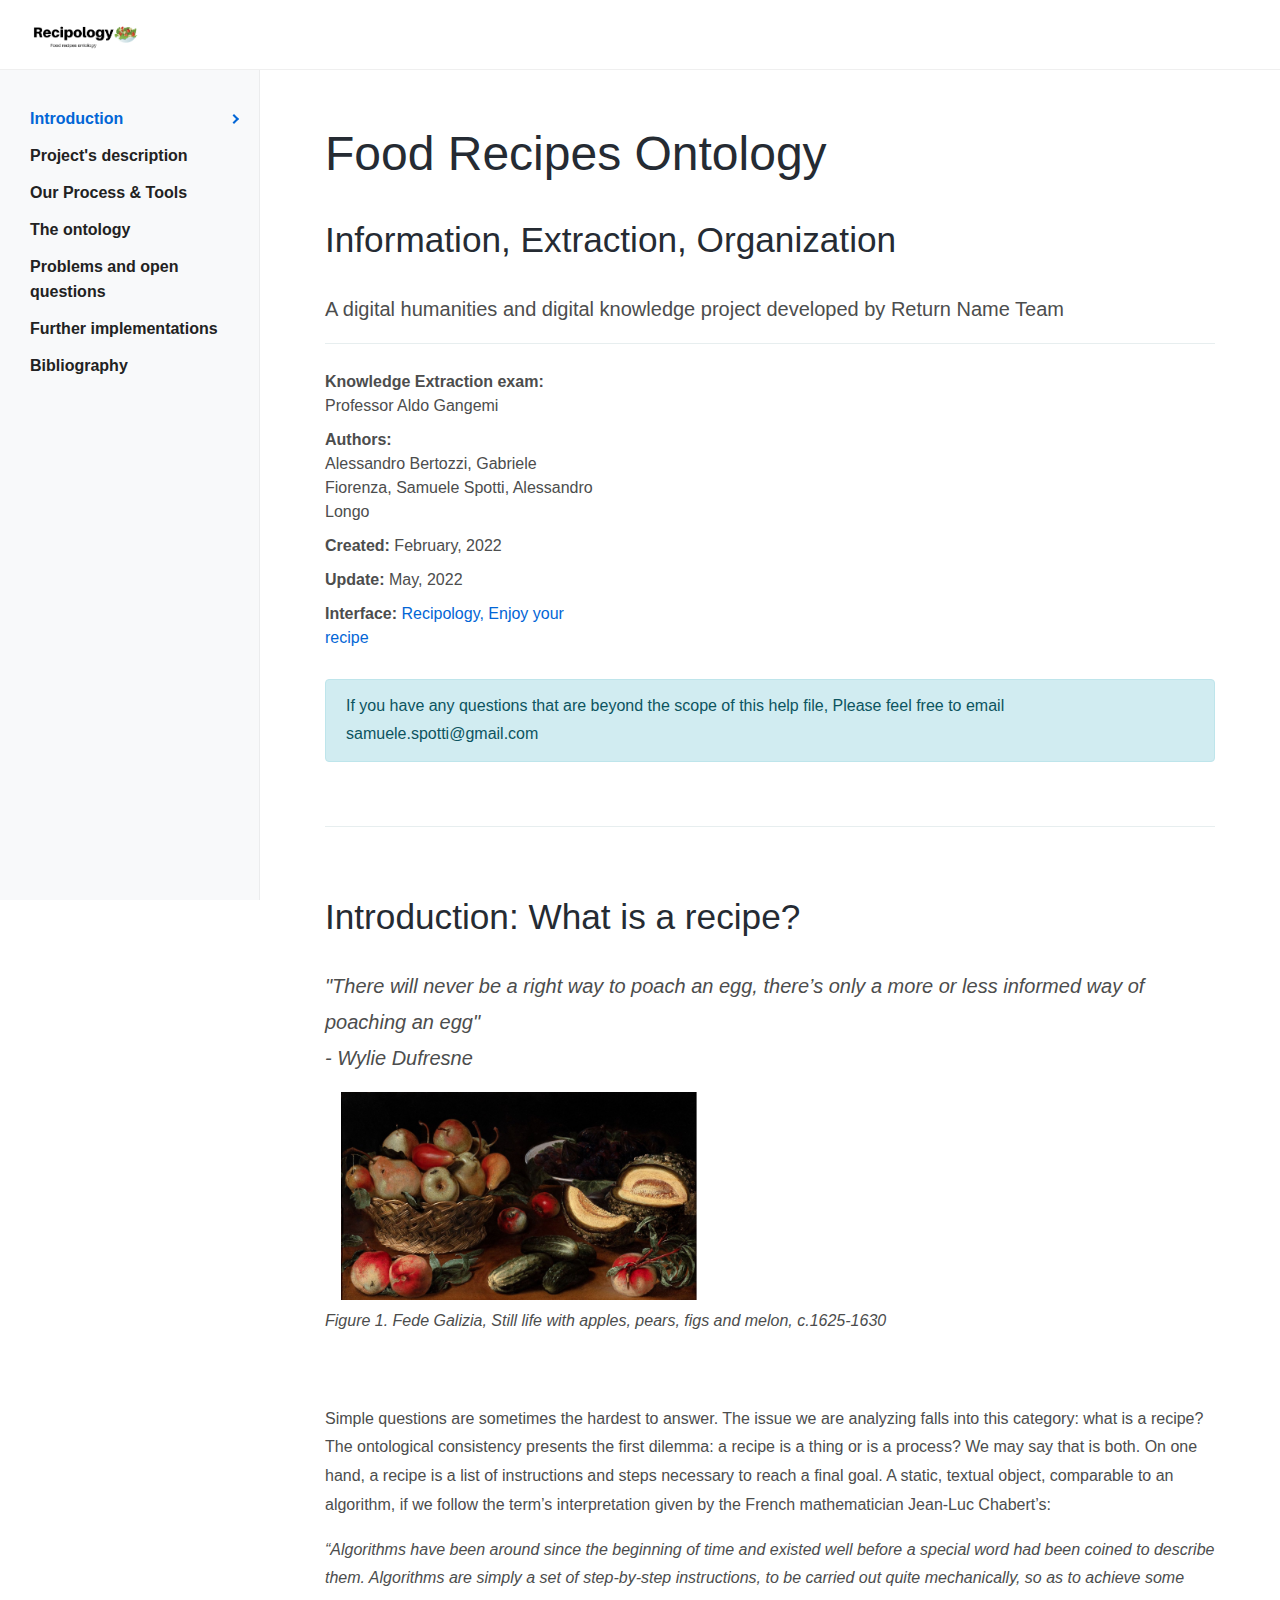
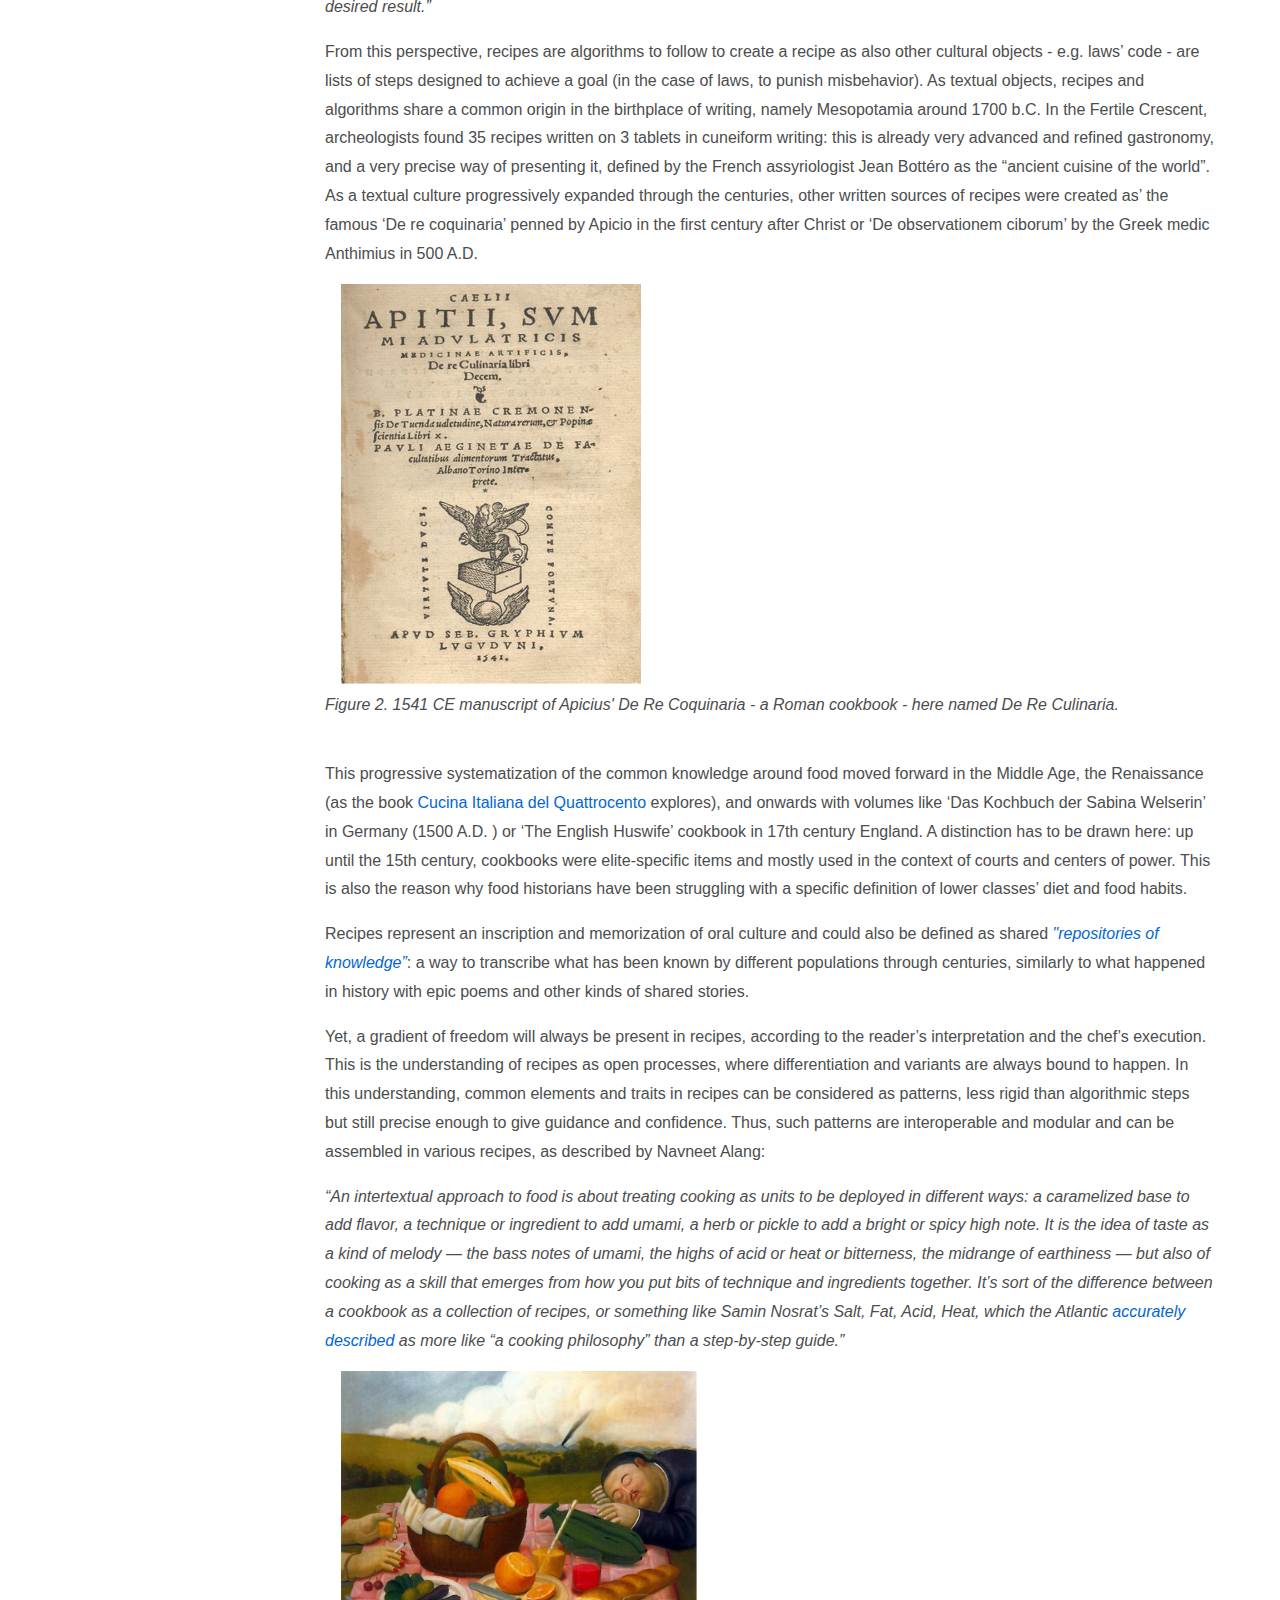
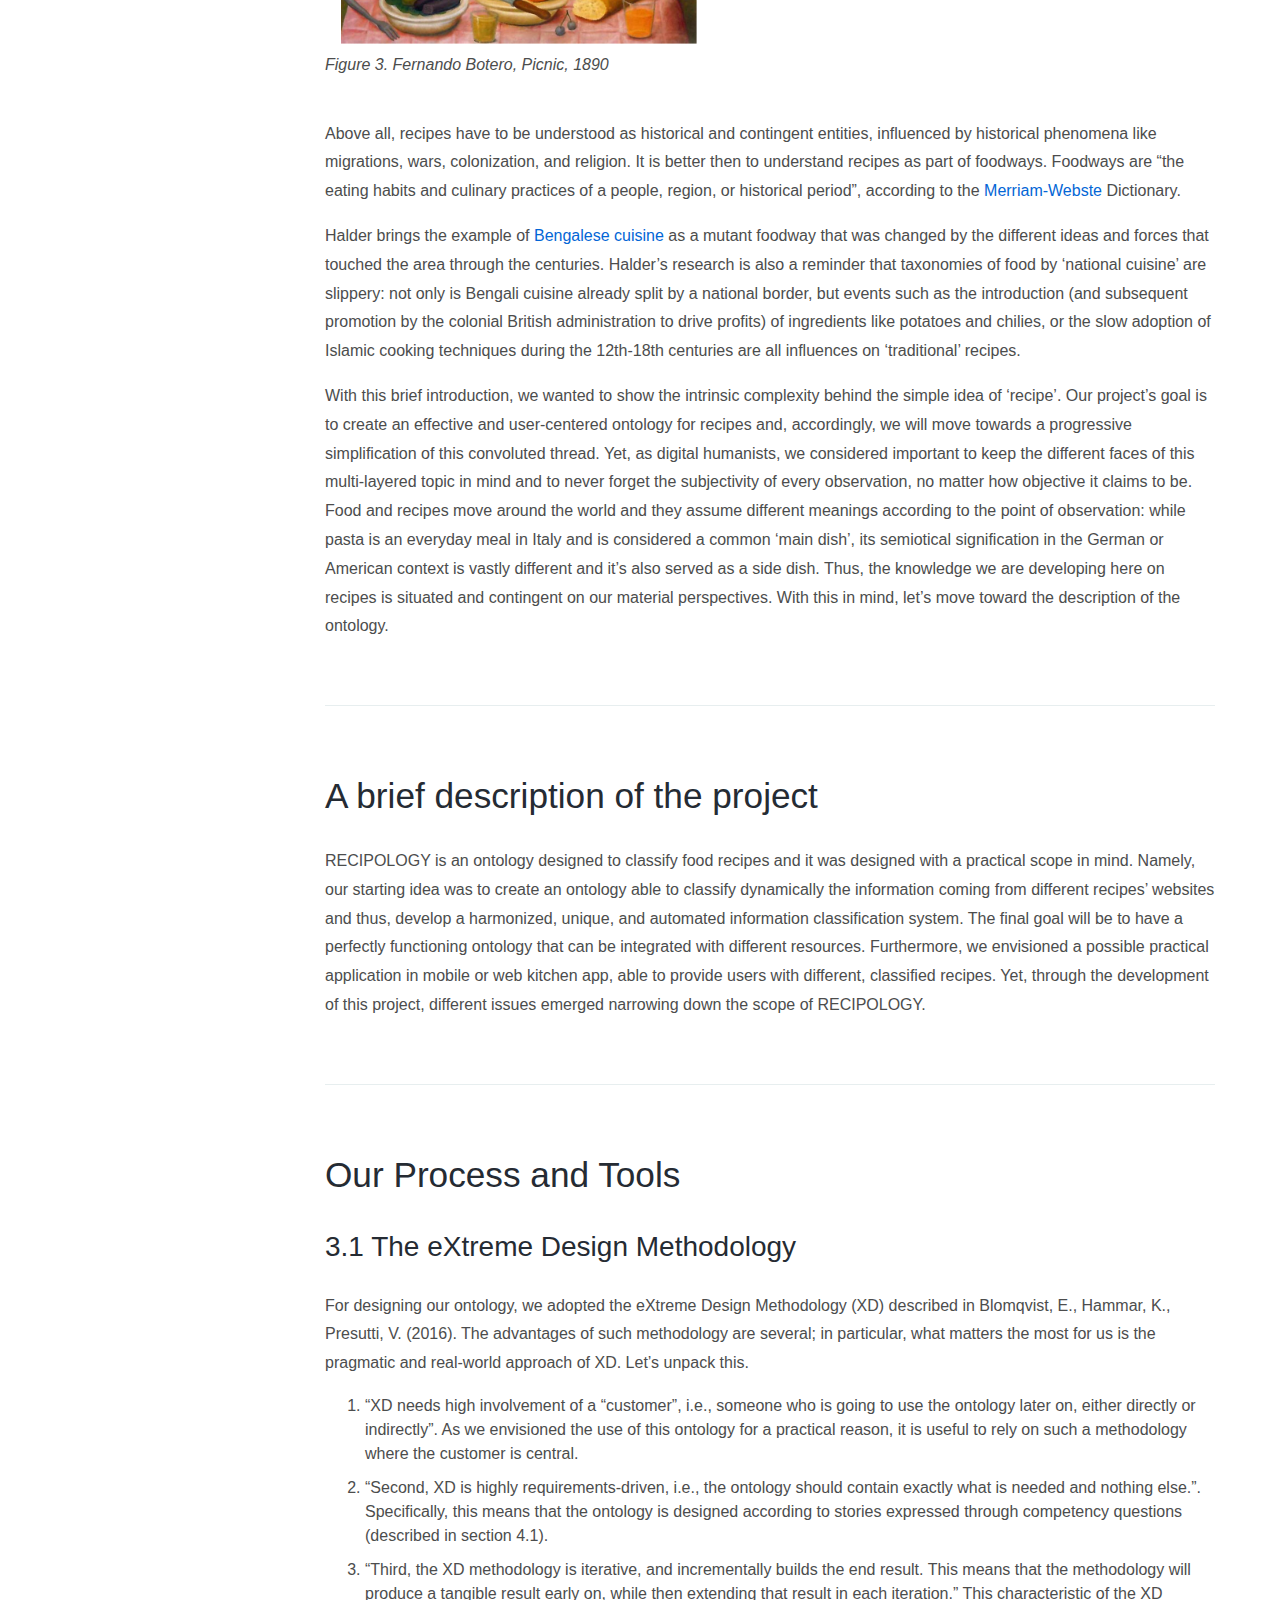
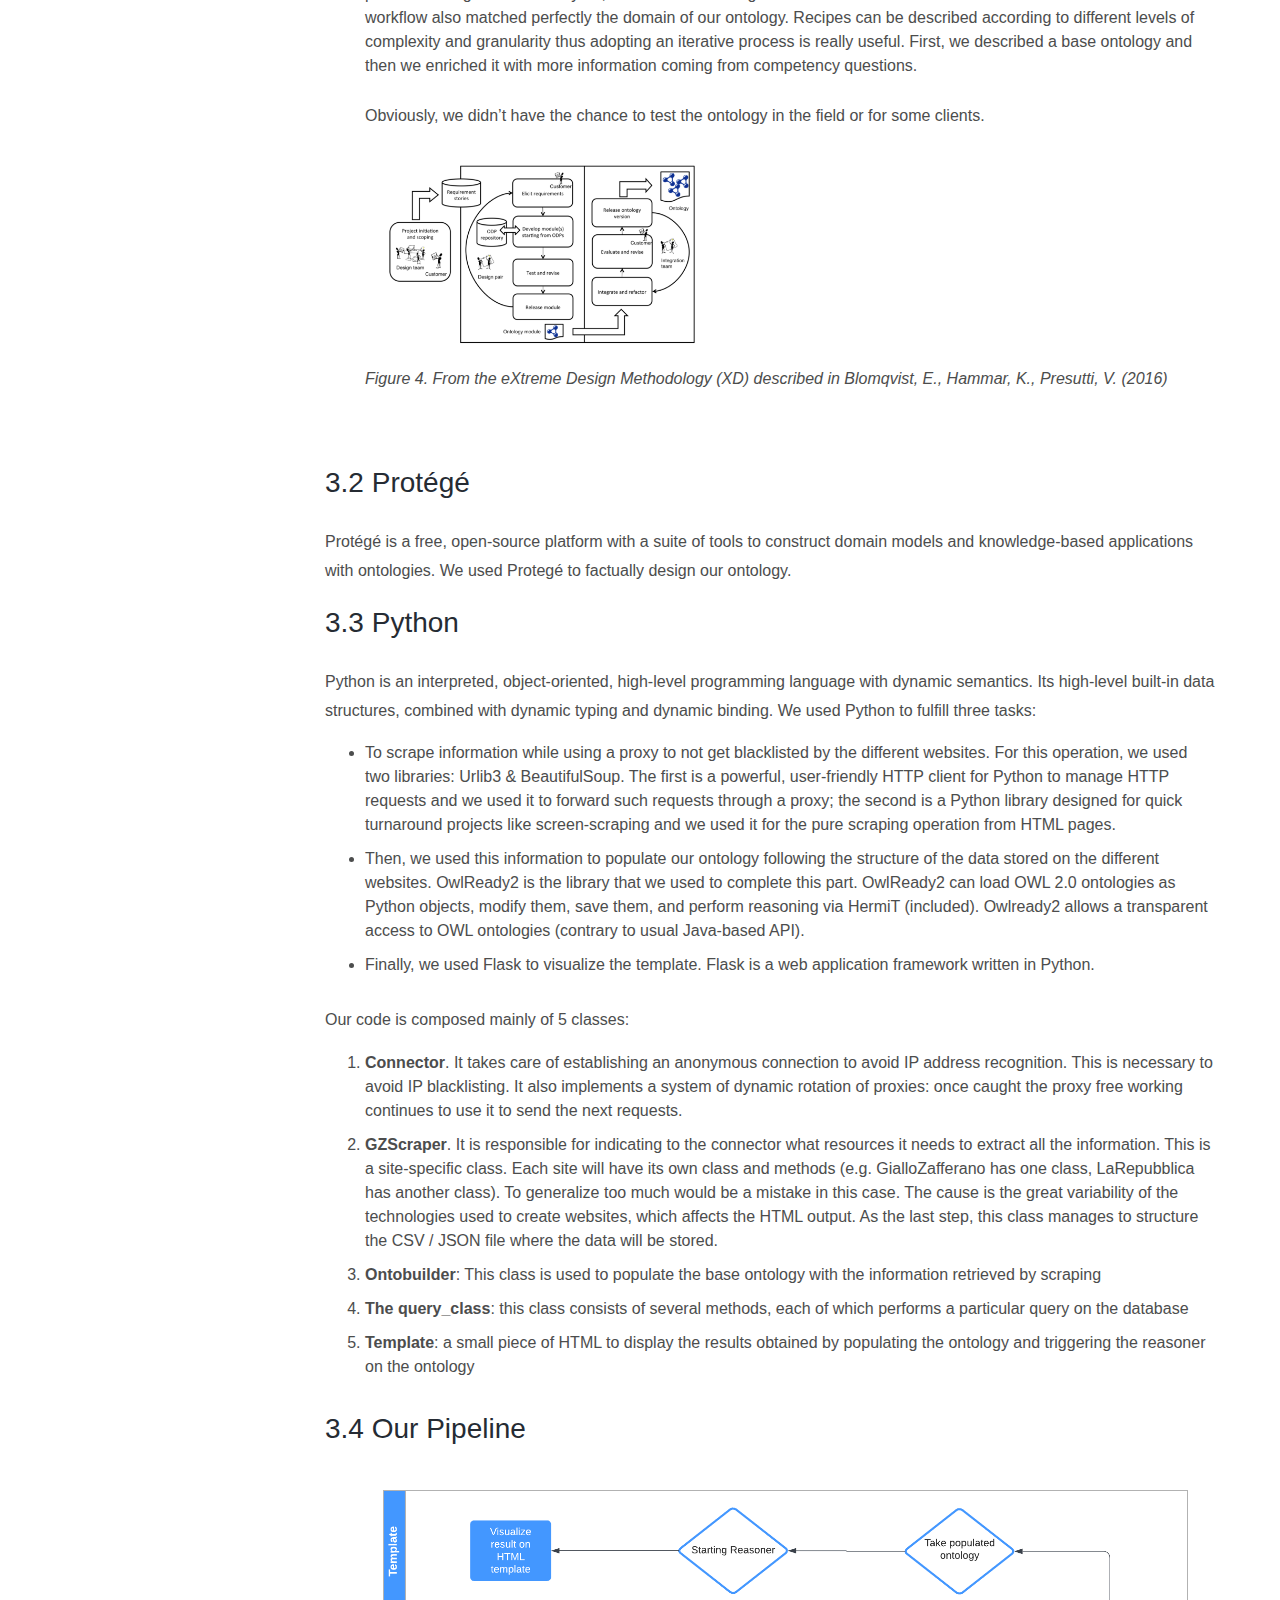
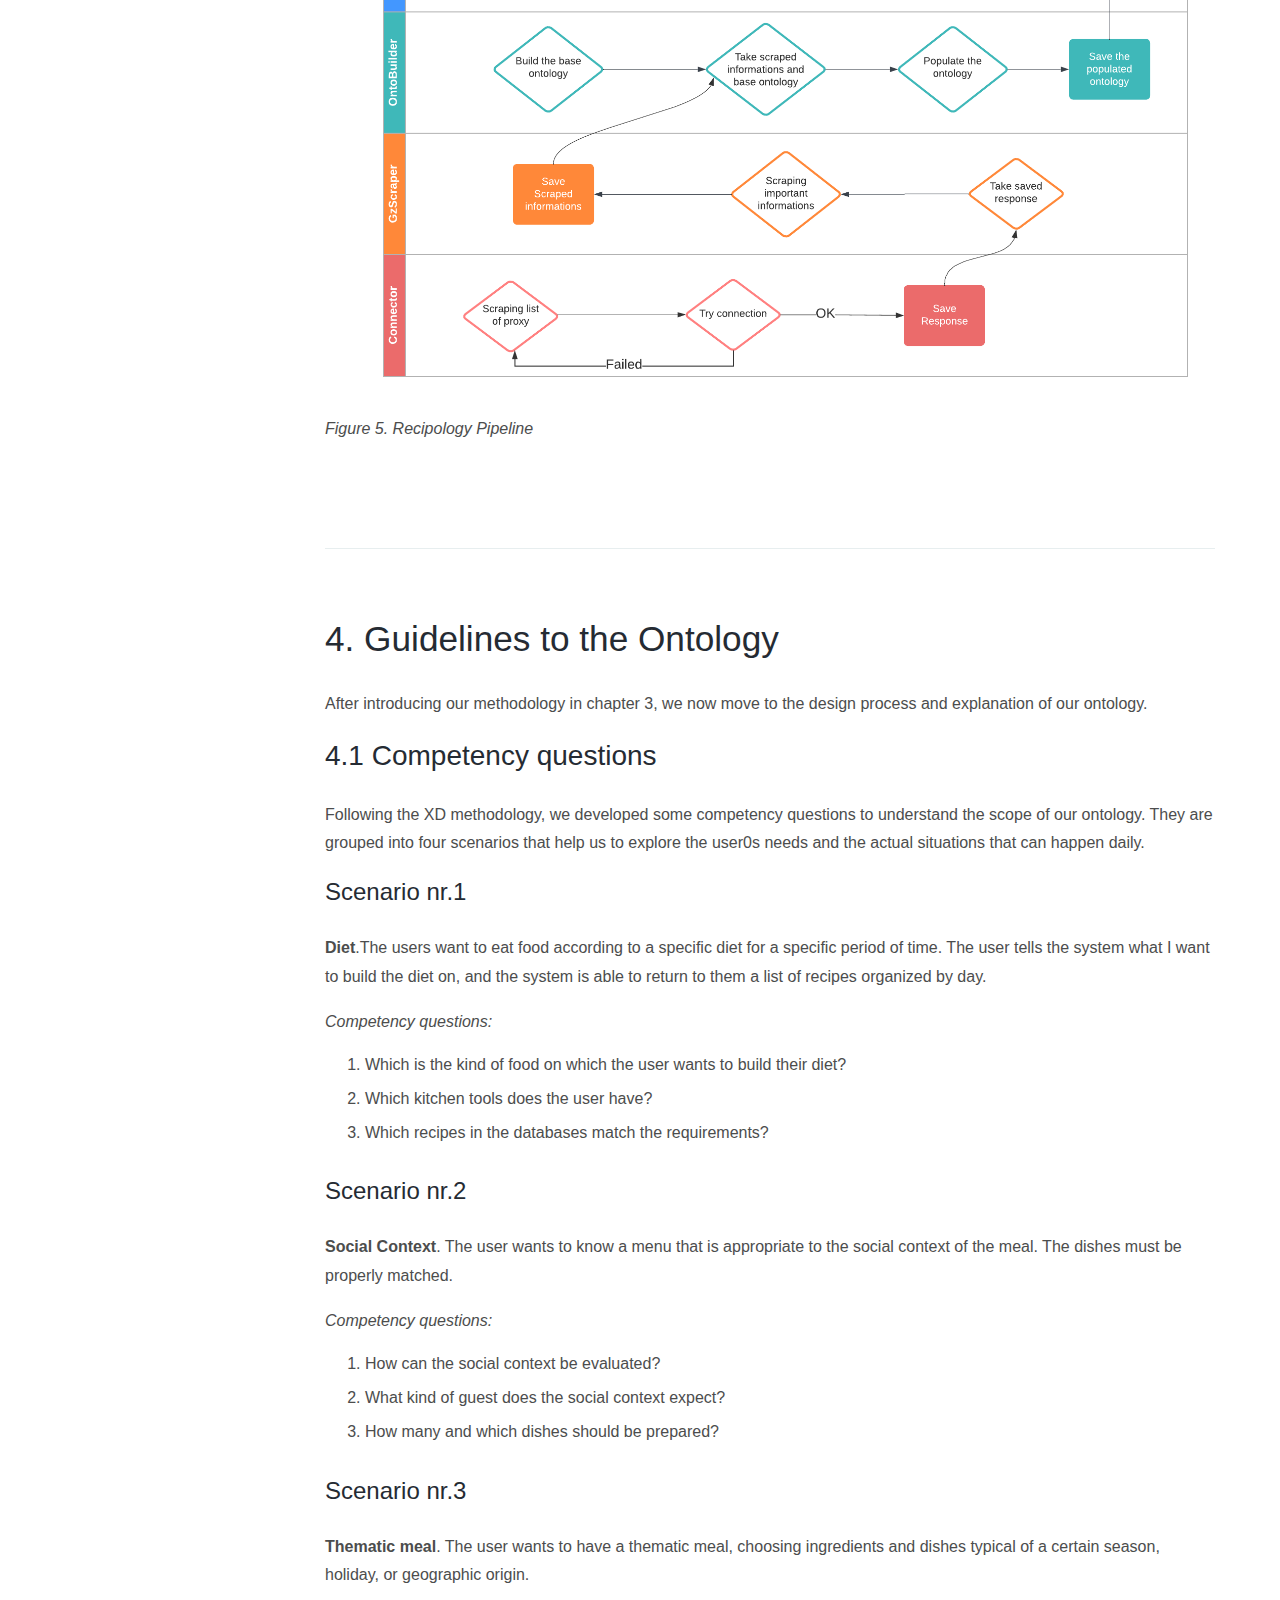
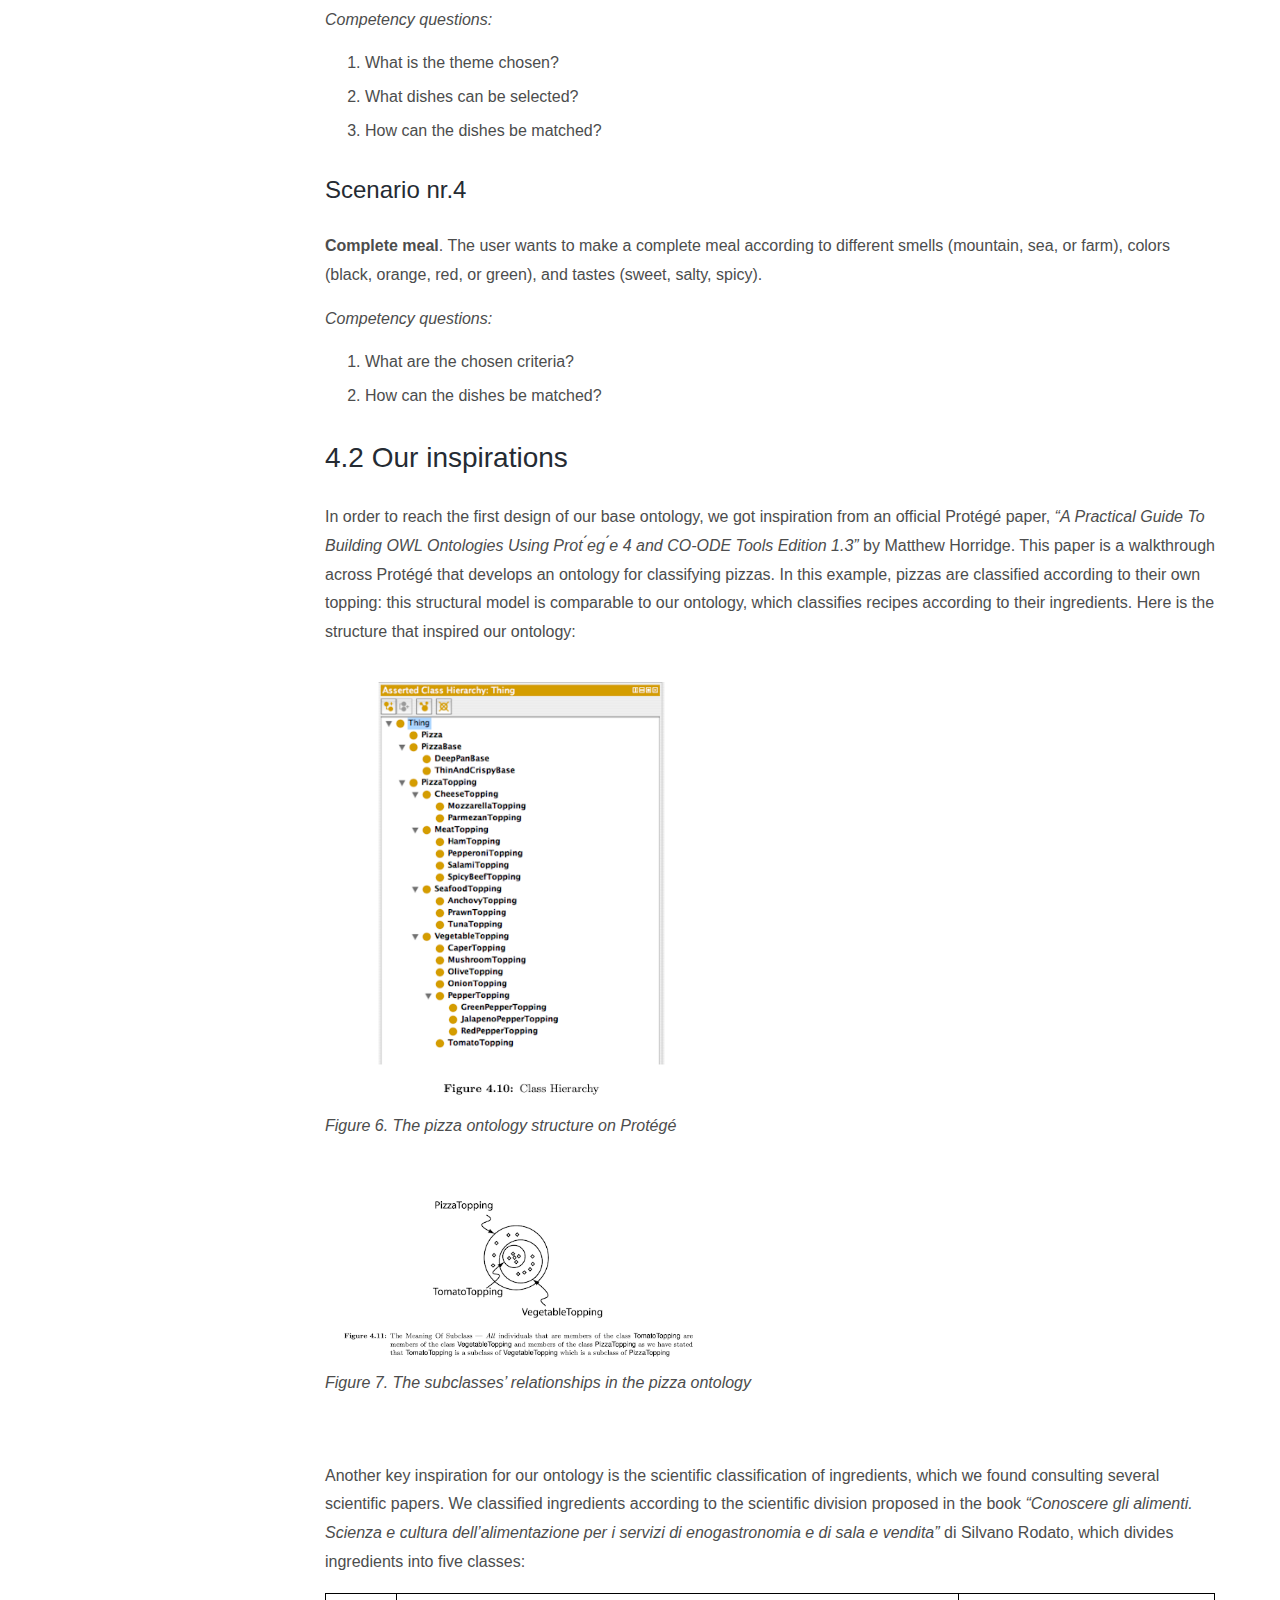
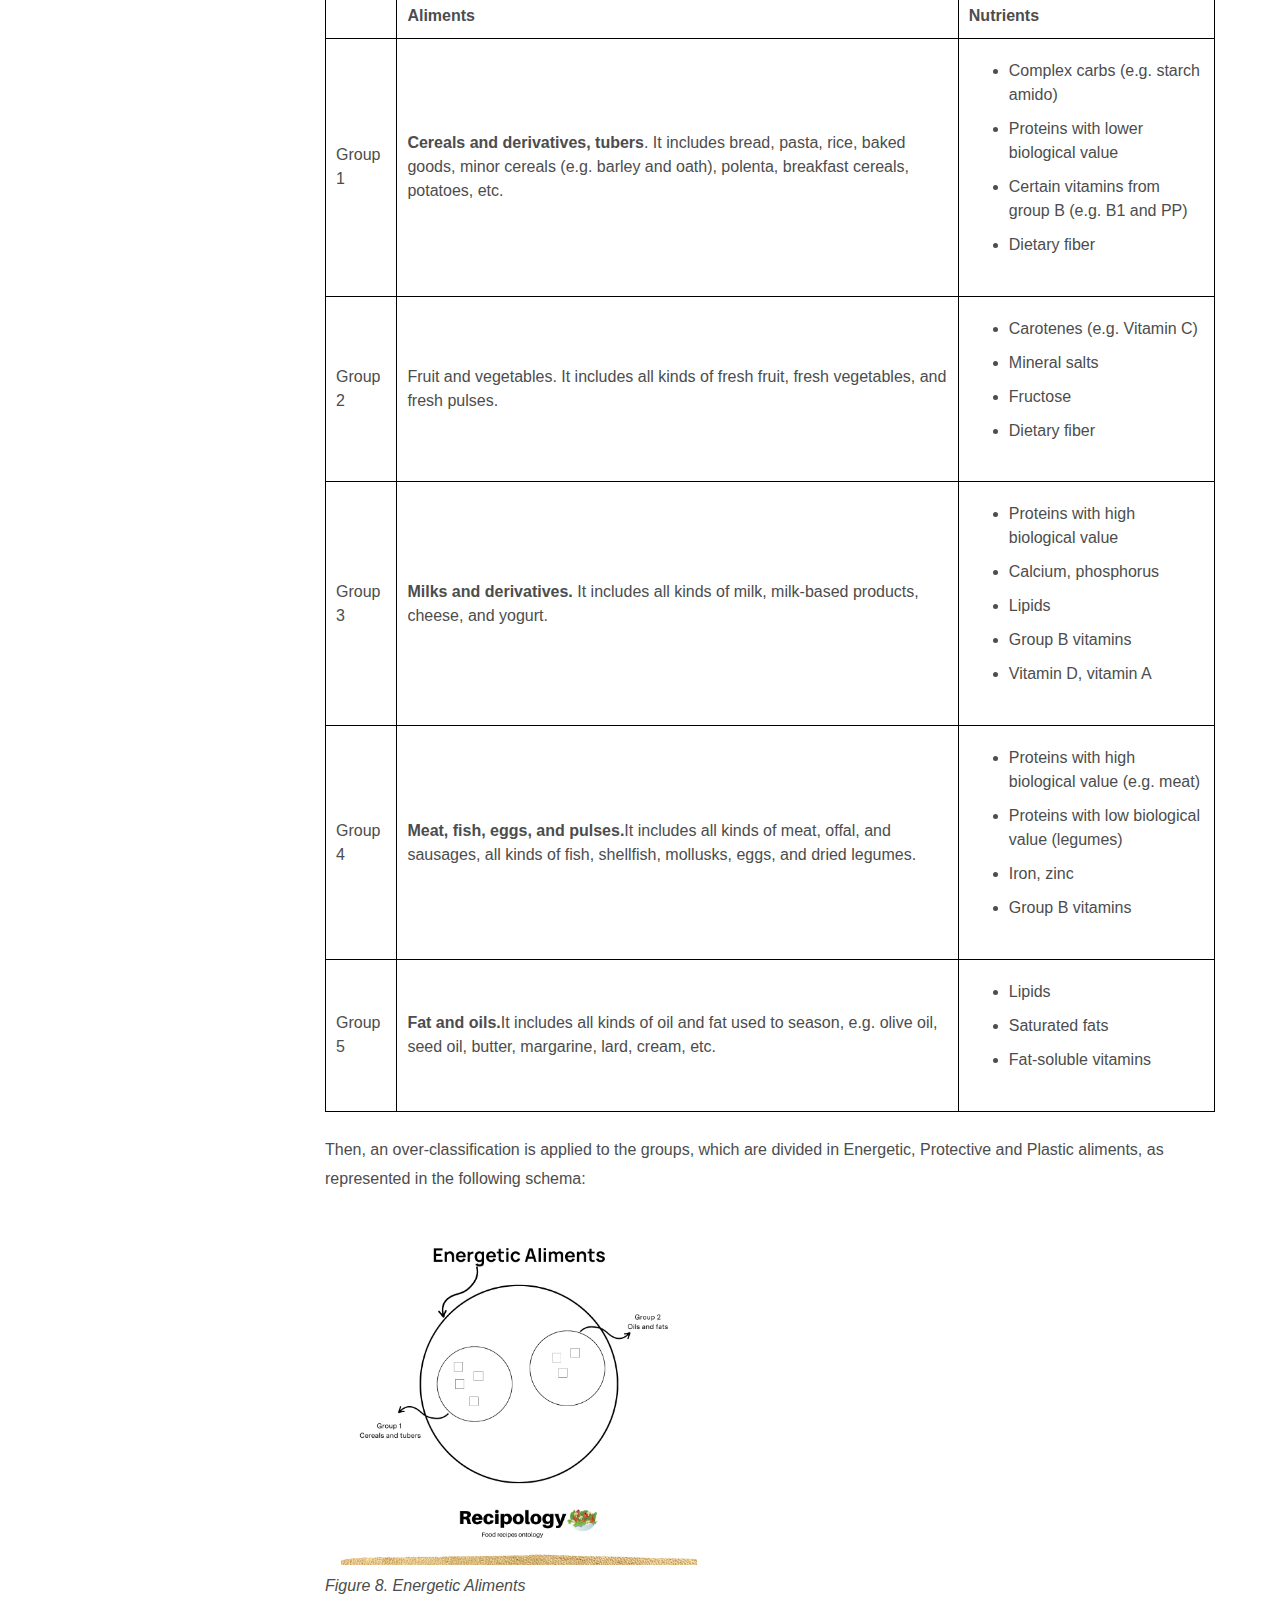
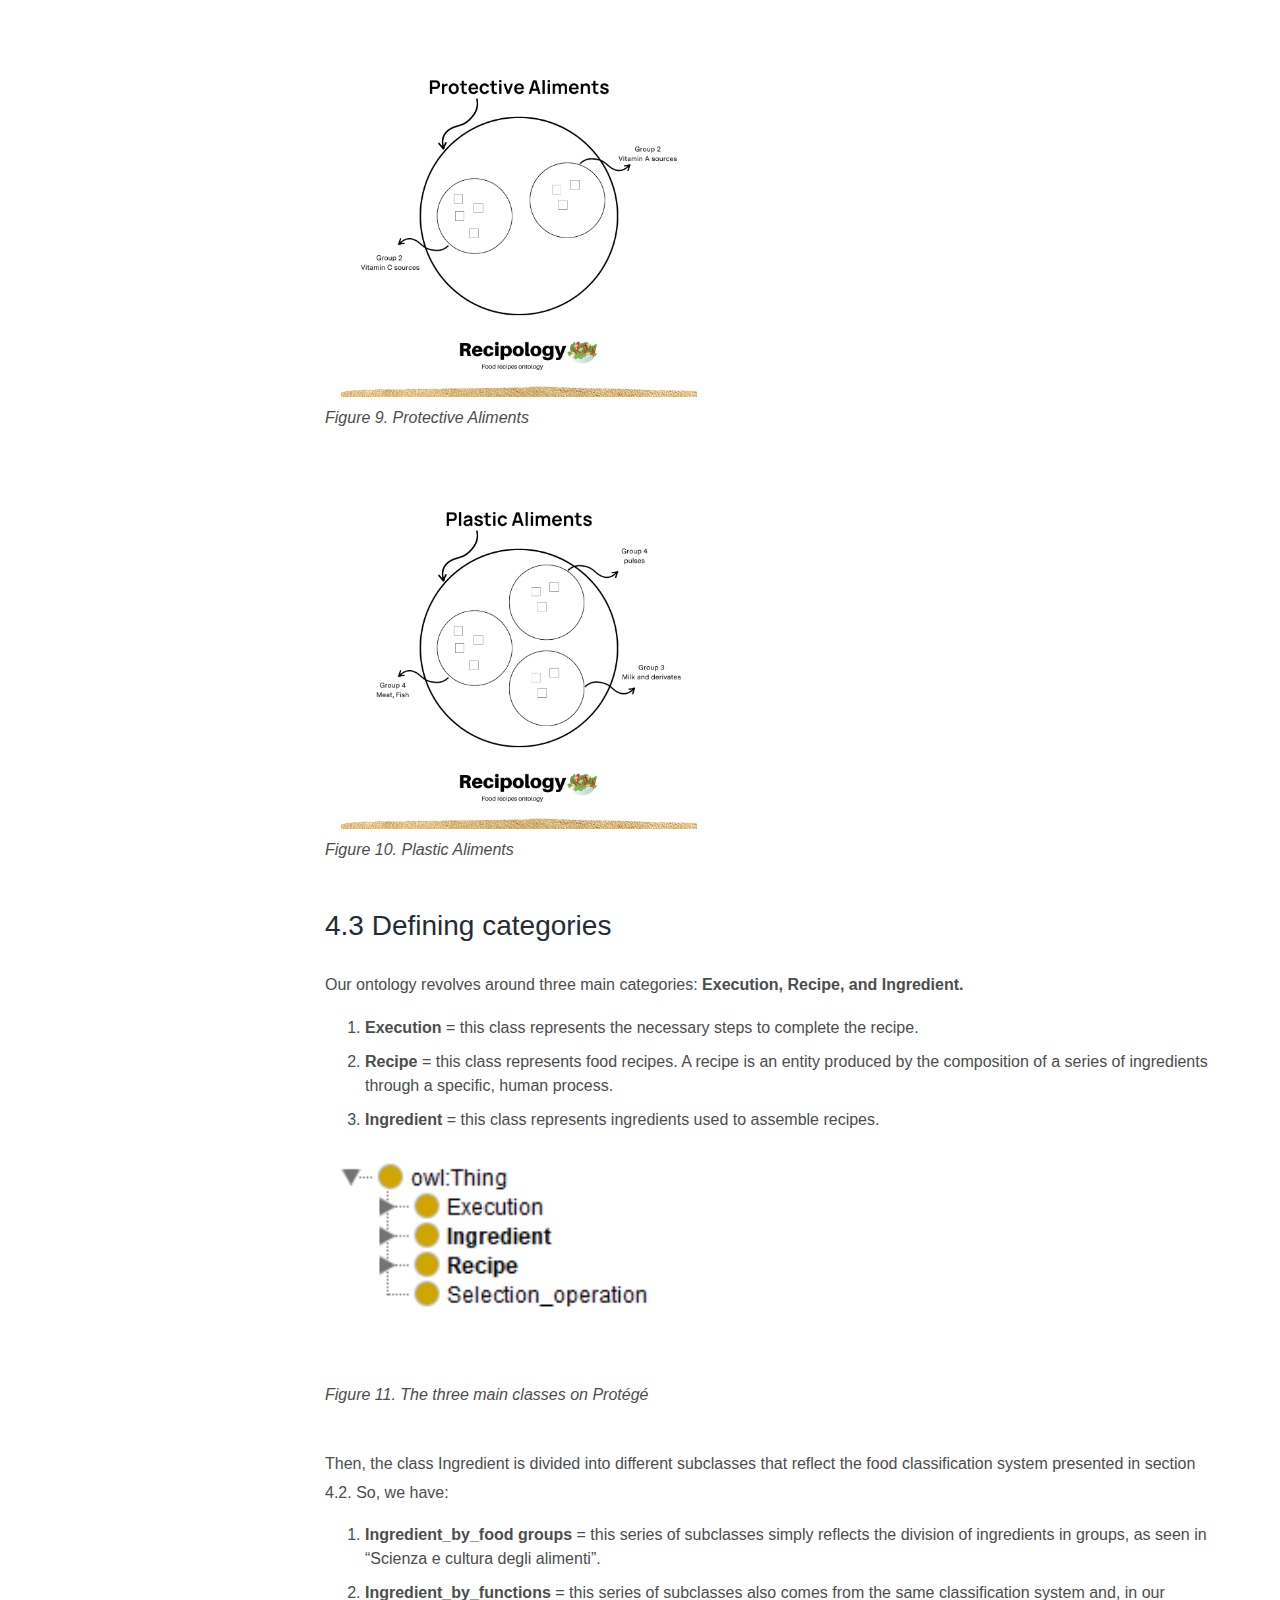
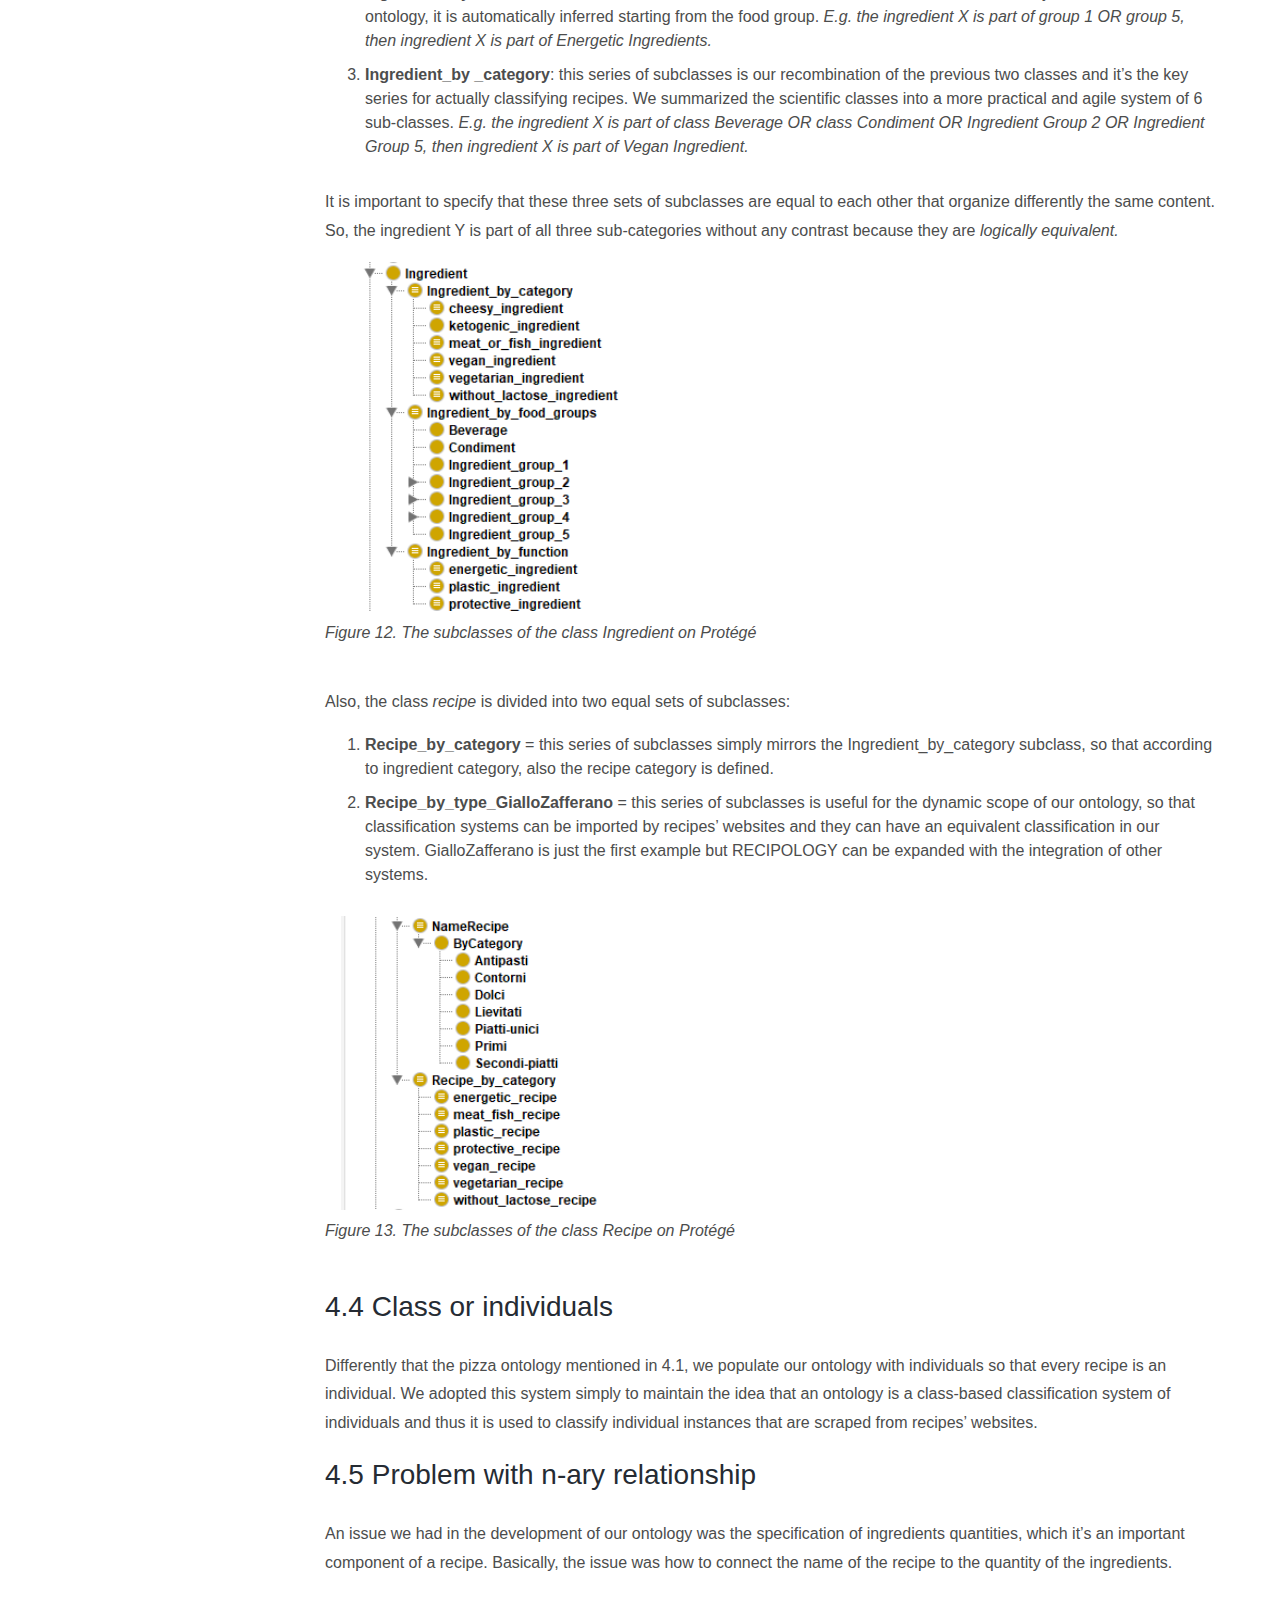
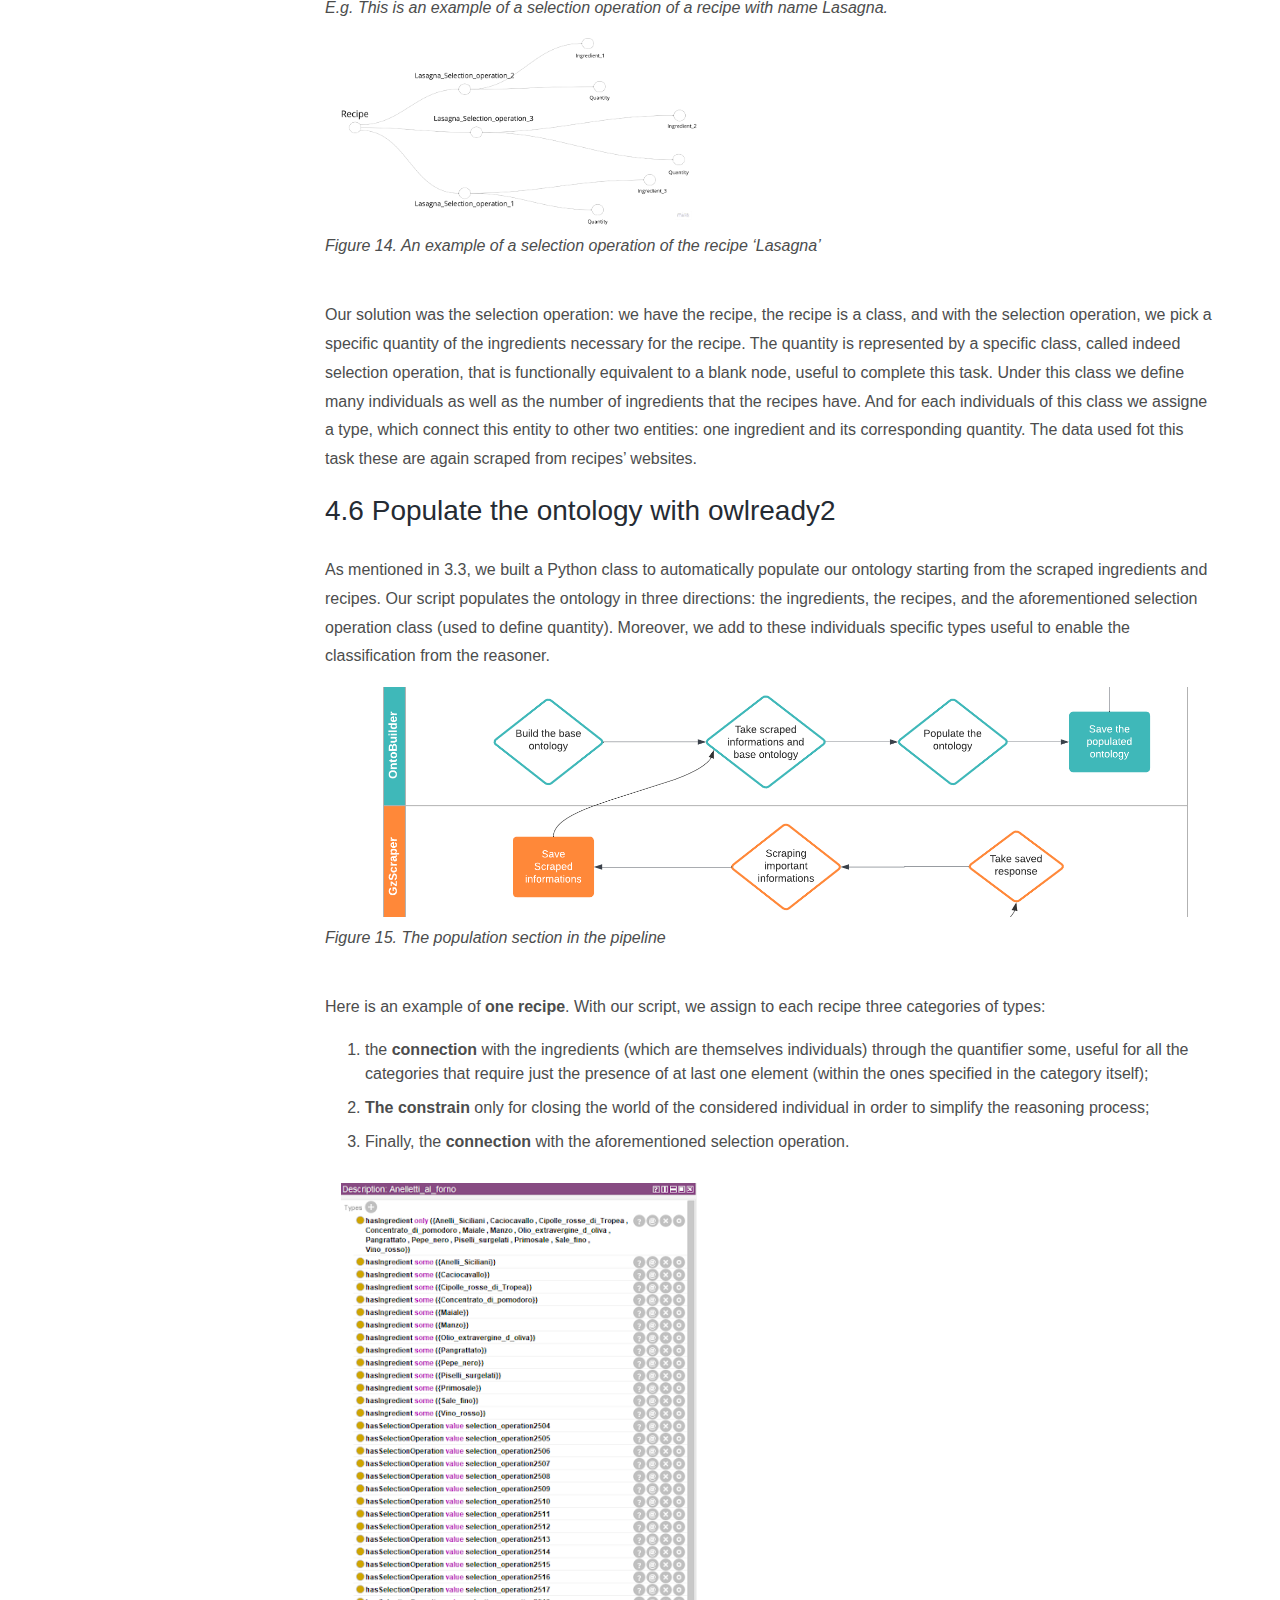
==== commit 8ee6dd90: "Update index.html" ====
--- a/index.html
+++ b/index.html
@@ -4,7 +4,8 @@
 <meta charset="UTF-8" />
 <meta http-equiv="X-UA-Compatible" content="IE=edge">
 <meta name="viewport" content="width=device-width, initial-scale=1, minimum-scale=1.0, shrink-to-fit=no">
-<link href="assets/images/favicon.png" rel="icon" />
+
+<link rel="icon" href="assets/images/logo_header.png">
 <title>Recipology Project | Documentation</title>
 <meta name="description" content="KRKE Exam">
 <meta name="author" content="harnishdesign.net">
@@ -249,11 +250,14 @@
             </li>
             <li><strong>GZScraper</strong>. It is responsible for indicating to the connector what resources it needs to extract all the information. This is a site-specific class. Each site will have its own class and methods (e.g. GialloZafferano has one class, LaRepubblica has another class). To generalize too much would be a mistake in this case. The cause is the great variability of the technologies used to create websites, which affects the HTML output. As the last step, this class manages to structure the CSV / JSON file where the data will be stored.
             </li>
-            <li><strong>Ontobuilder</strong>: Questa classe è adibita al popolamento dell'ontologia di base con le informazioni recuperate tramite lo scraping
-            </li>
-            <li><strong>The query_class</strong>: questa classe è composta da diversi metodi, ognuno dei quali svolge una particolare query sul database
-            </li>
-            <li><strong>Template</strong>: un piccolo pezzo di html per visualizzare i risultati ottenuti con il popolamento dell'ontologia e l'attivazione del reasoner sull'ontologia
+            <li><strong>Ontobuilder</strong>: This class is used to populate the base ontology with the information retrieved by scraping
+
+            </li>
+            <li><strong>The query_class</strong>: this class consists of several methods, each of which performs a particular query on the database
+
+            </li>
+            <li><strong>Template</strong>:  a small piece of HTML to display the results obtained by populating the ontology and triggering the reasoner on the ontology
+
             </li>
           </ol>
 
@@ -409,6 +413,7 @@
               <td>Group 5</td>
               <td><strong>Fat and oils.</strong>It includes all kinds of oil and fat used to season, e.g. olive oil, seed oil, butter, margarine, lard, cream, etc.
               </td>
+              <td>
               <ul>
                 <li>Lipids
                 </li>
@@ -552,7 +557,7 @@
       <ul>
         <li><strong>query_for_selection_individuals:</strong> deals with retrieving for each individual recipe the corresponding selection operations. From these, it retrieves the corresponding ingredient and its quantity.</li>
         <li><strong>query_for_categories:</strong> it deals with retrieving the categories of the recipes, under the class Recipe_for_type_GialloZafferano.</li>
-        <li><strong>combination_category_informations_of_individuals:</strong> Combines the results of the previous categories. Each recipe is now a dictionary key, with values of its own ingredients, corresponding quantities, and finally the category of Giallo Zafferano.</li>
+        <li><strong>combination_category_informations _of_individuals:</strong> Combines the results of the previous categories. Each recipe is now a dictionary key, with values of its own ingredients, corresponding quantities, and finally the category of Giallo Zafferano.</li>
         <li><strong>query_for_inferred_categories:</strong> retrieves the categories into which the recipes were reclassified after the reasoner action. These categories are added to the file obtained in the previous step.</li>
       </ul></p>
     <h3>4.9 Reasoning and Display results with Flask</h3>
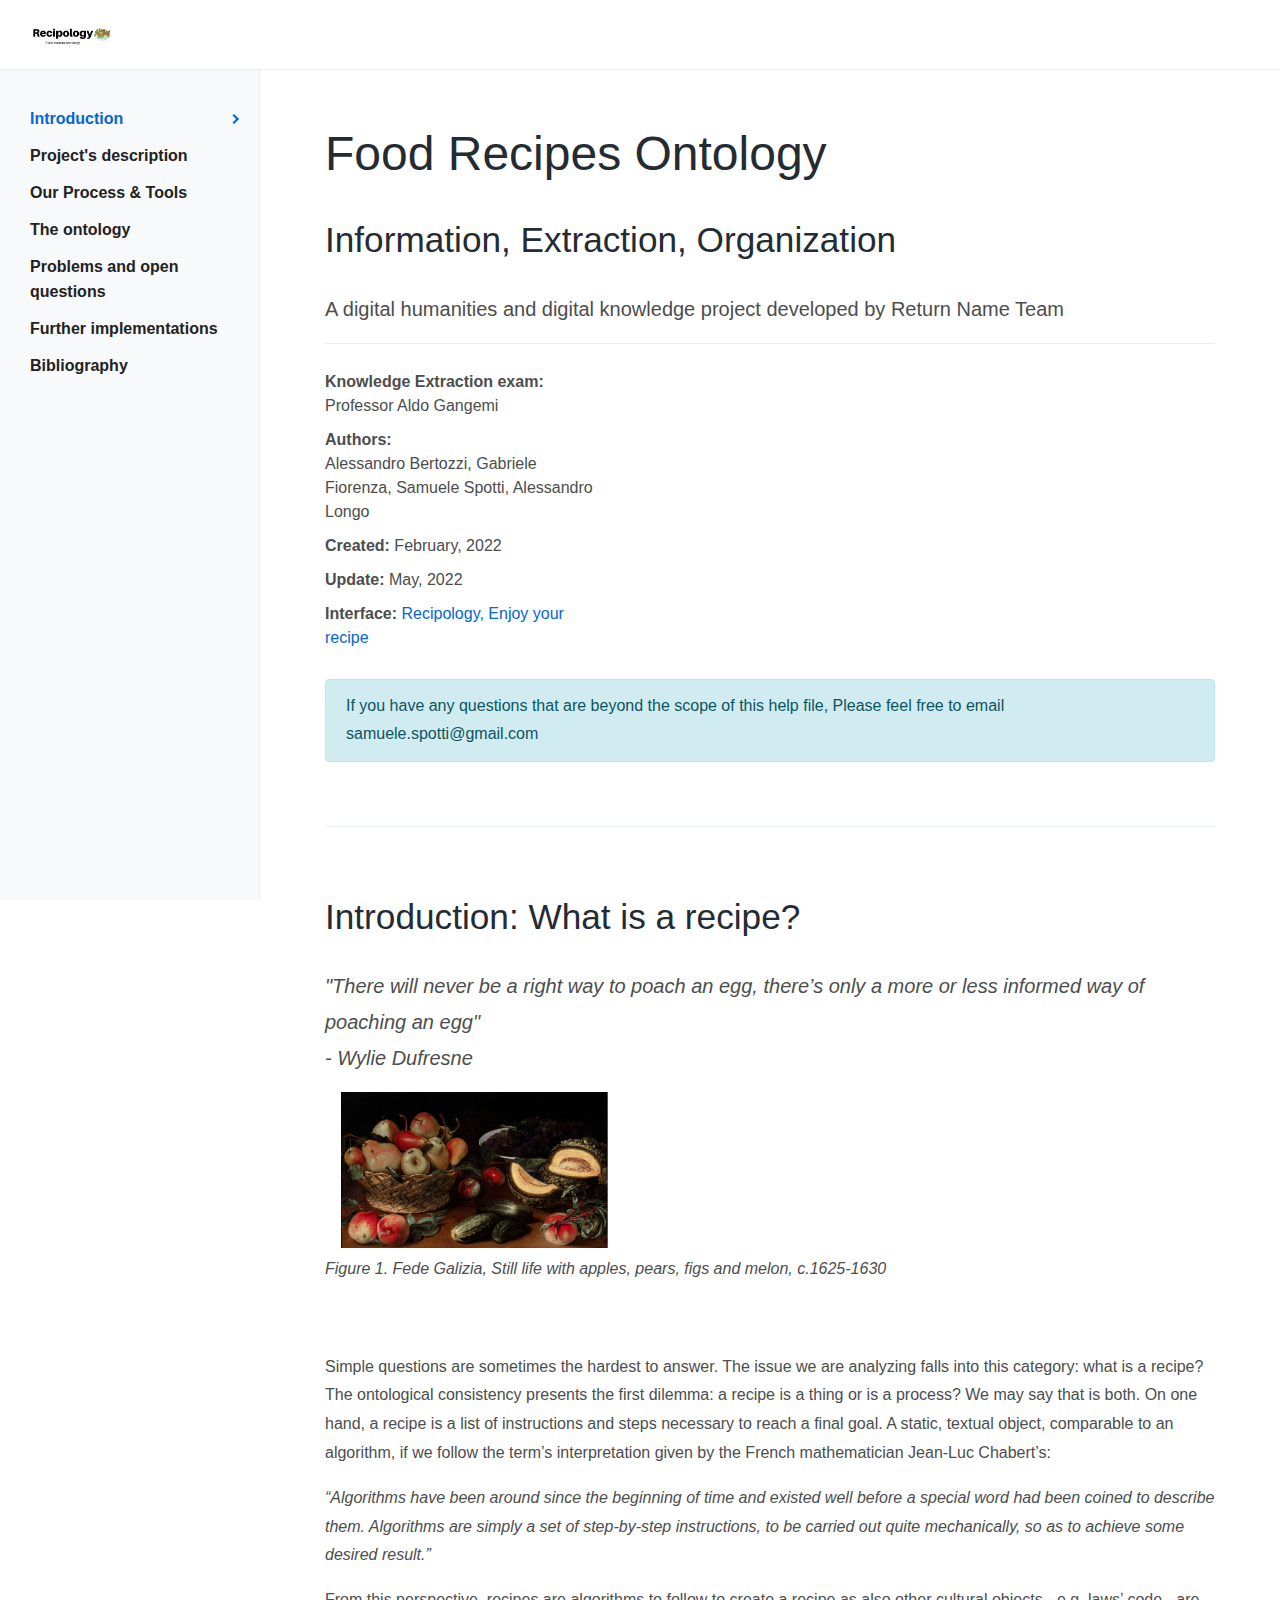
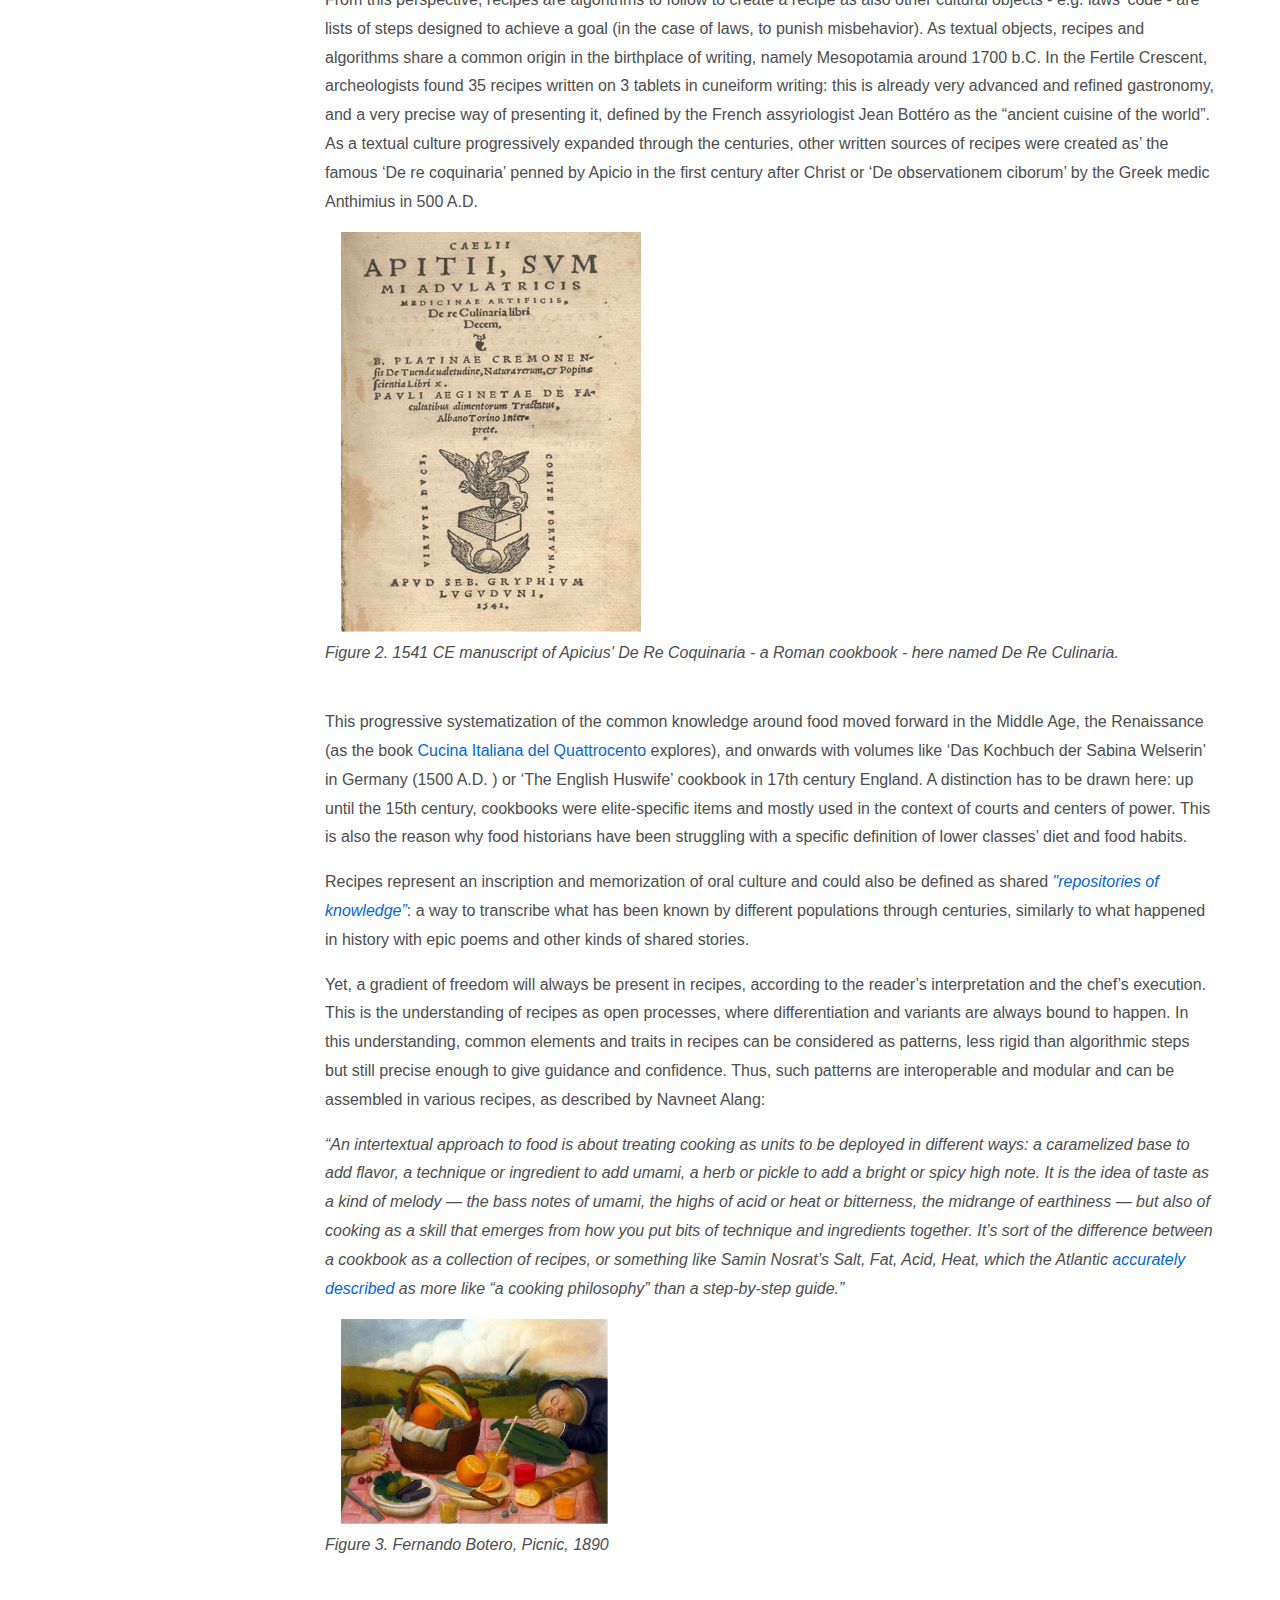
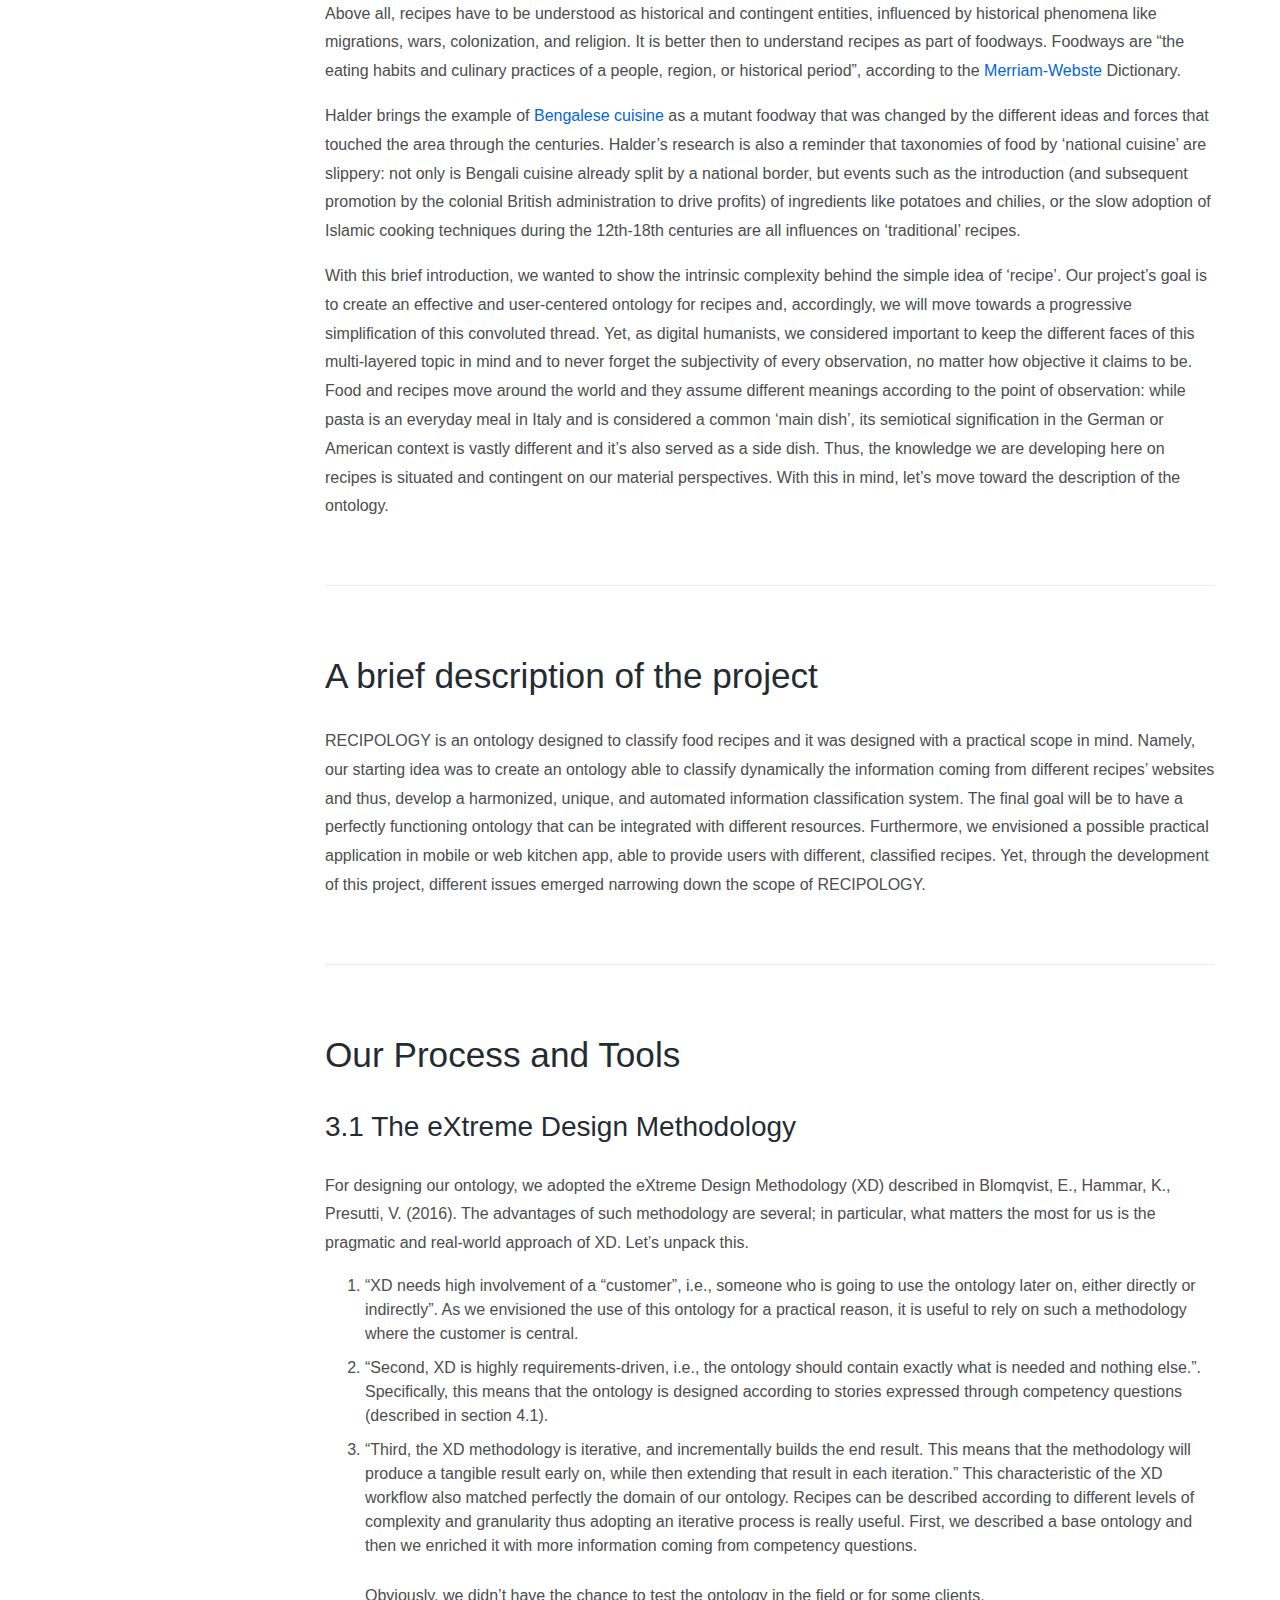
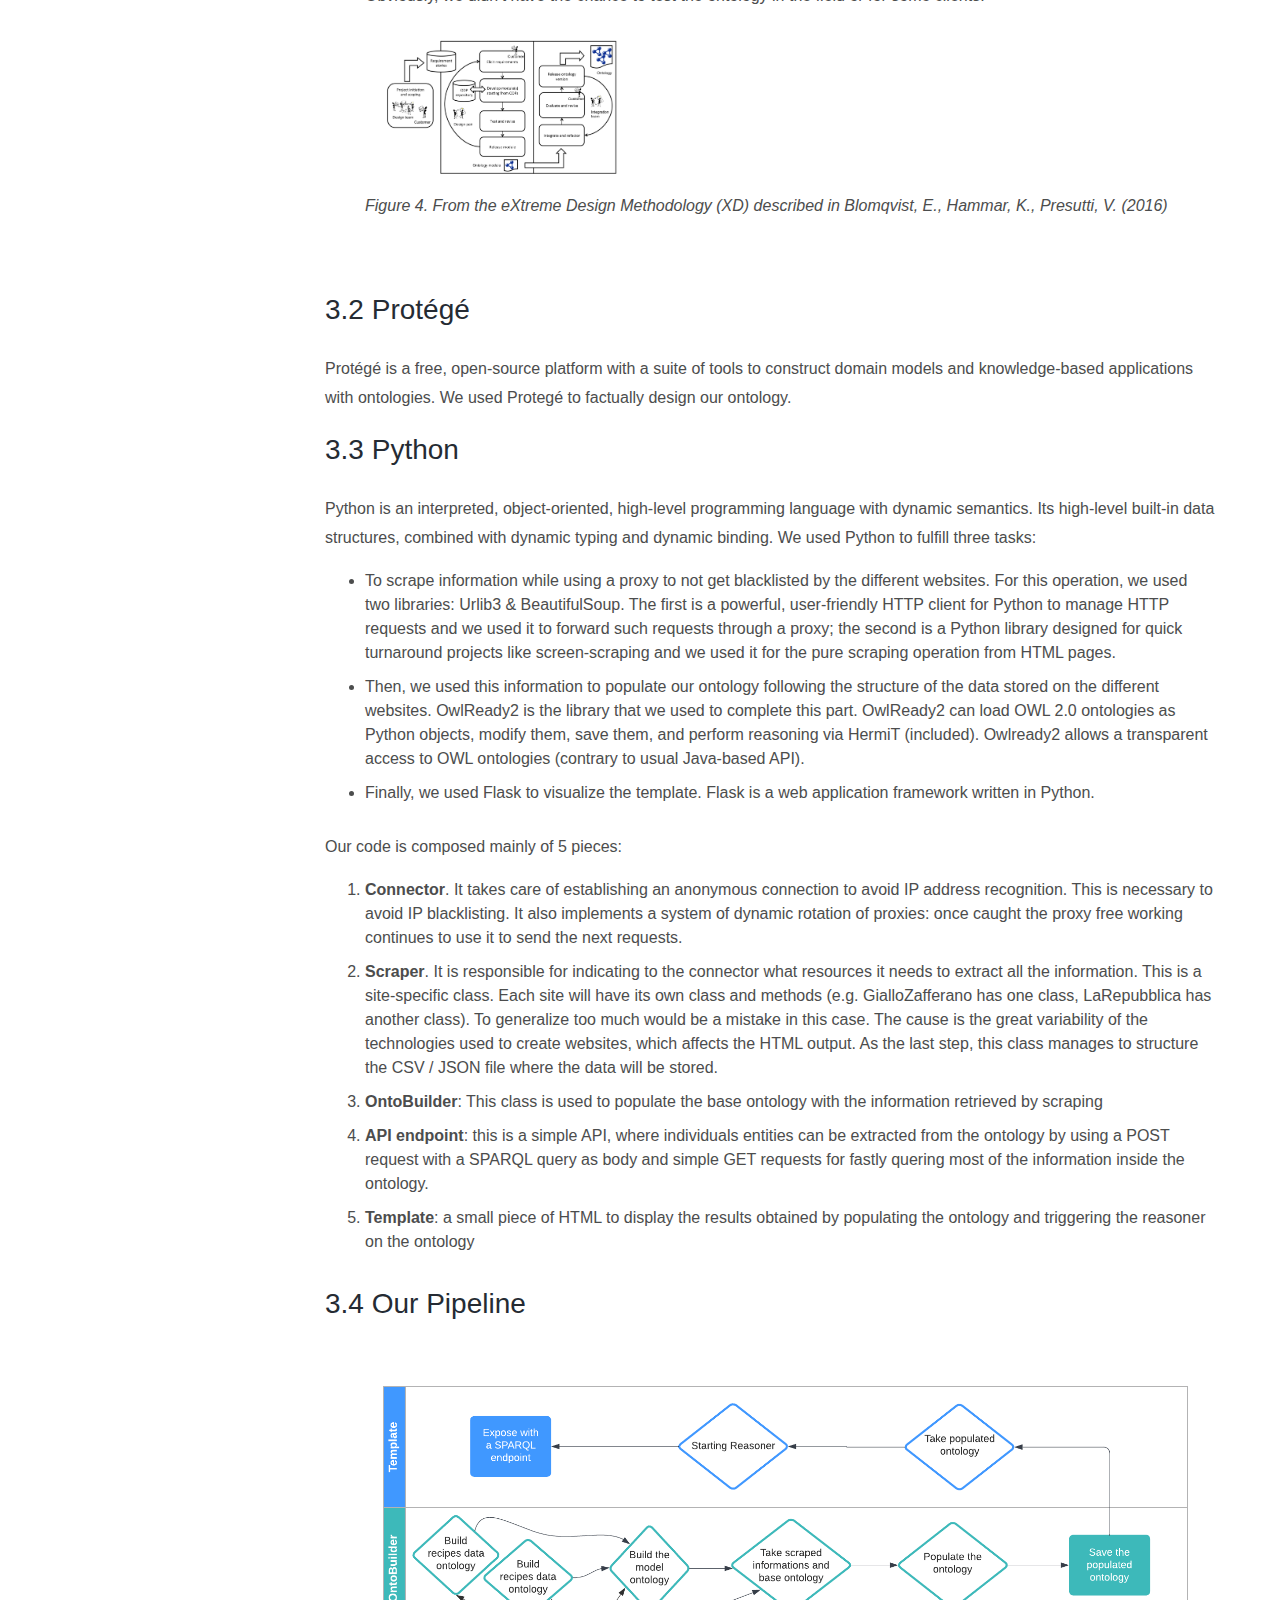
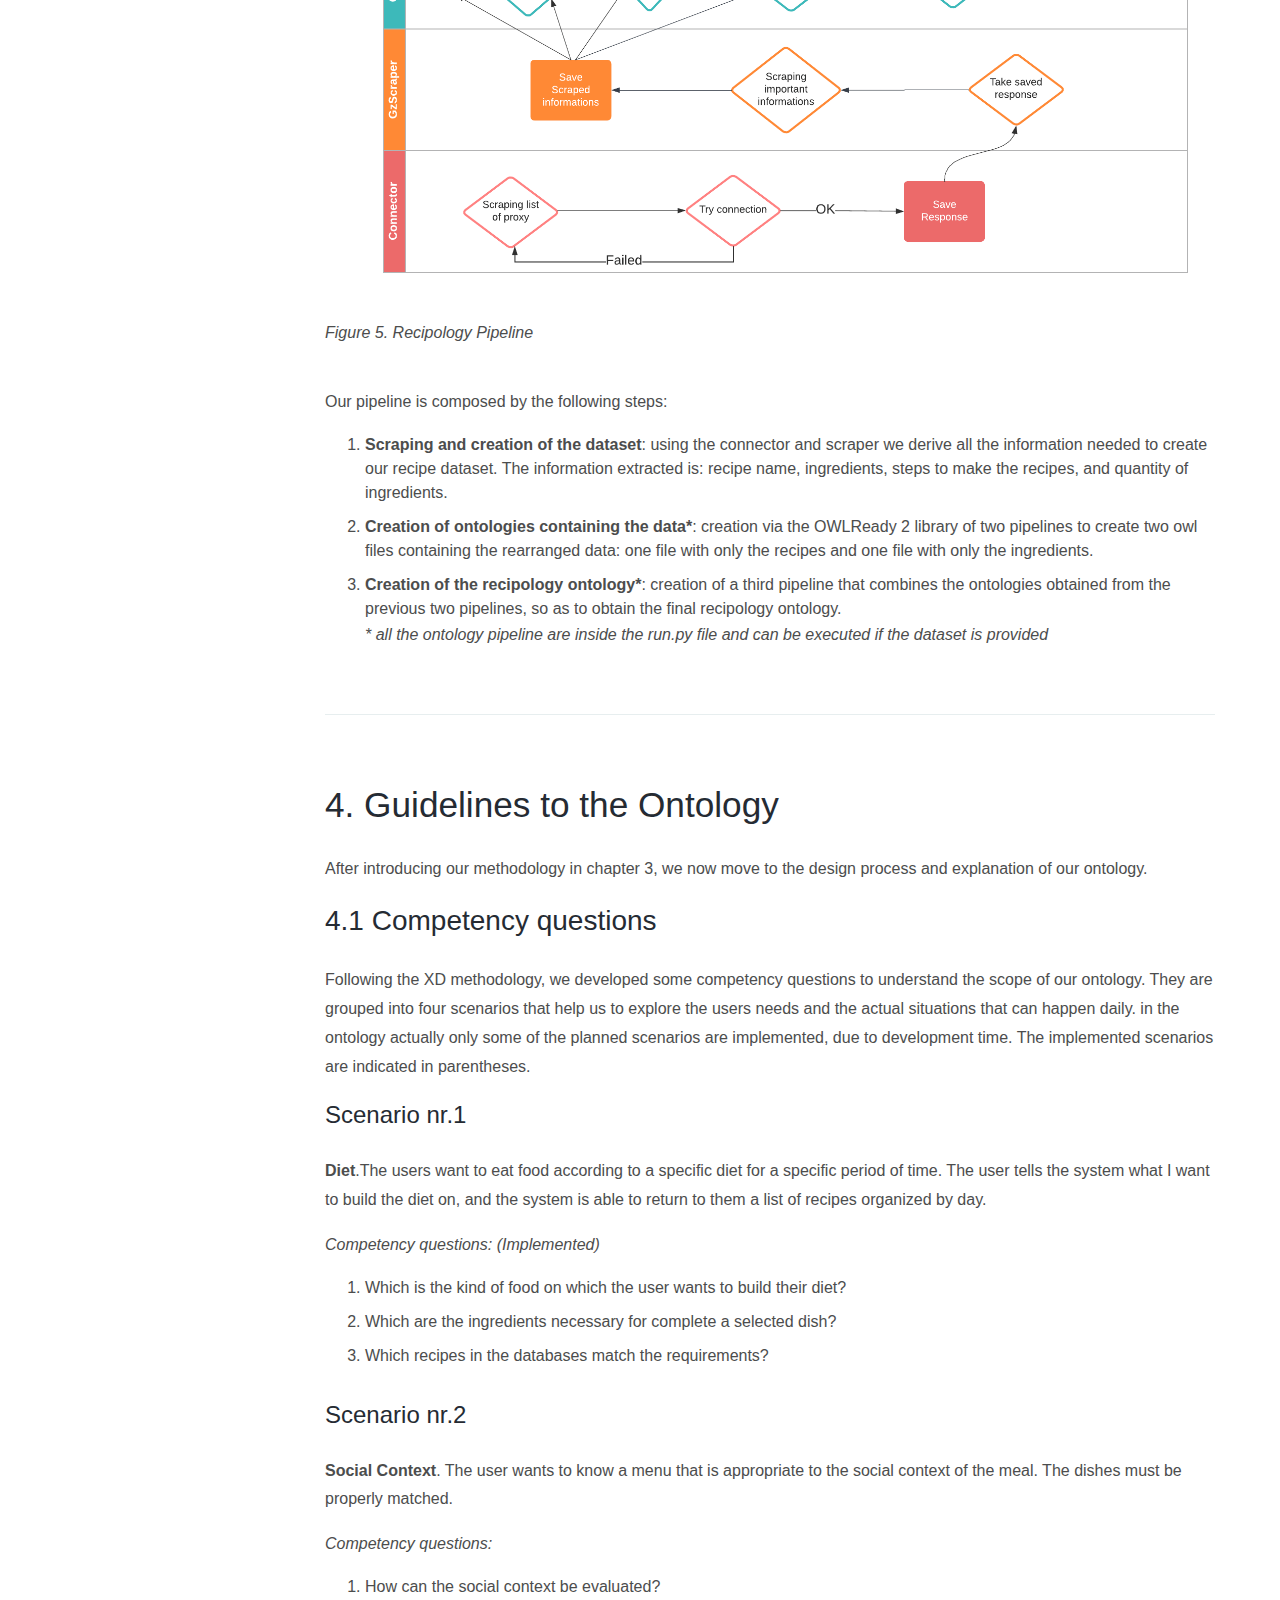
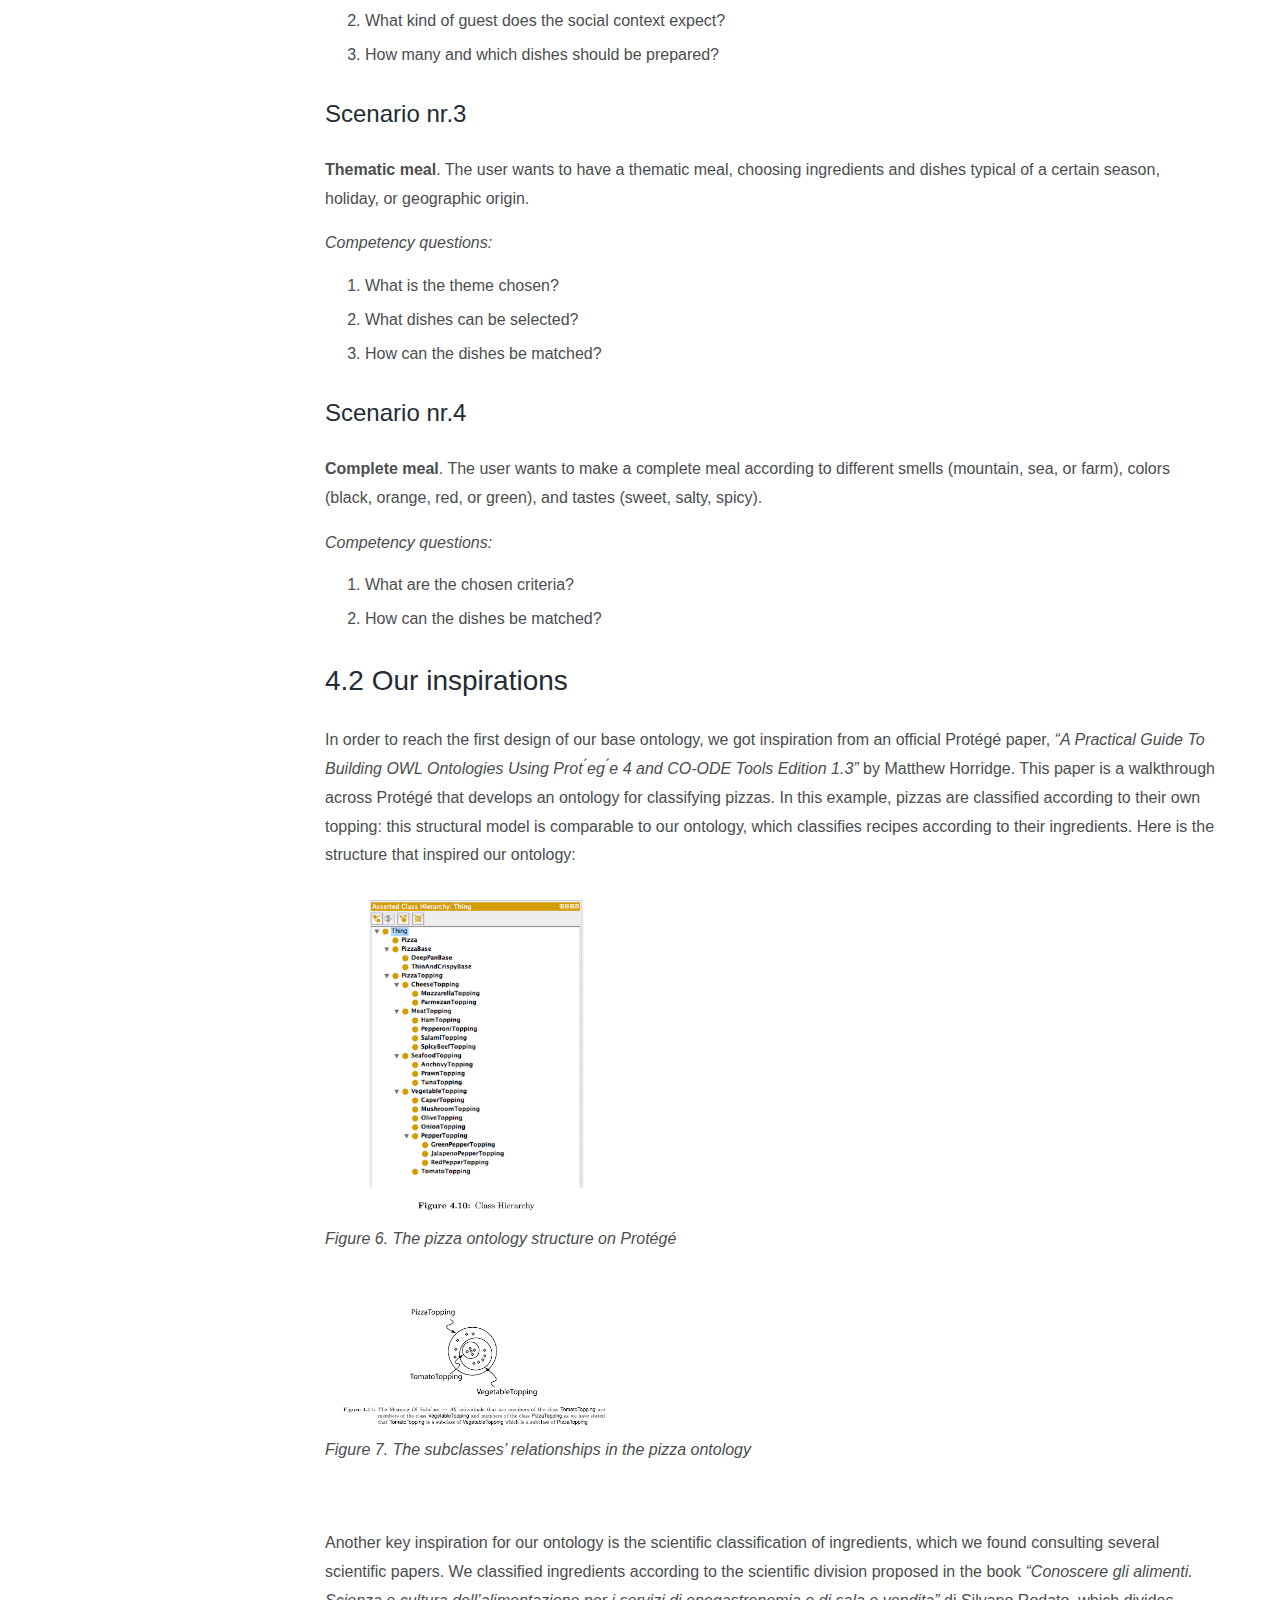
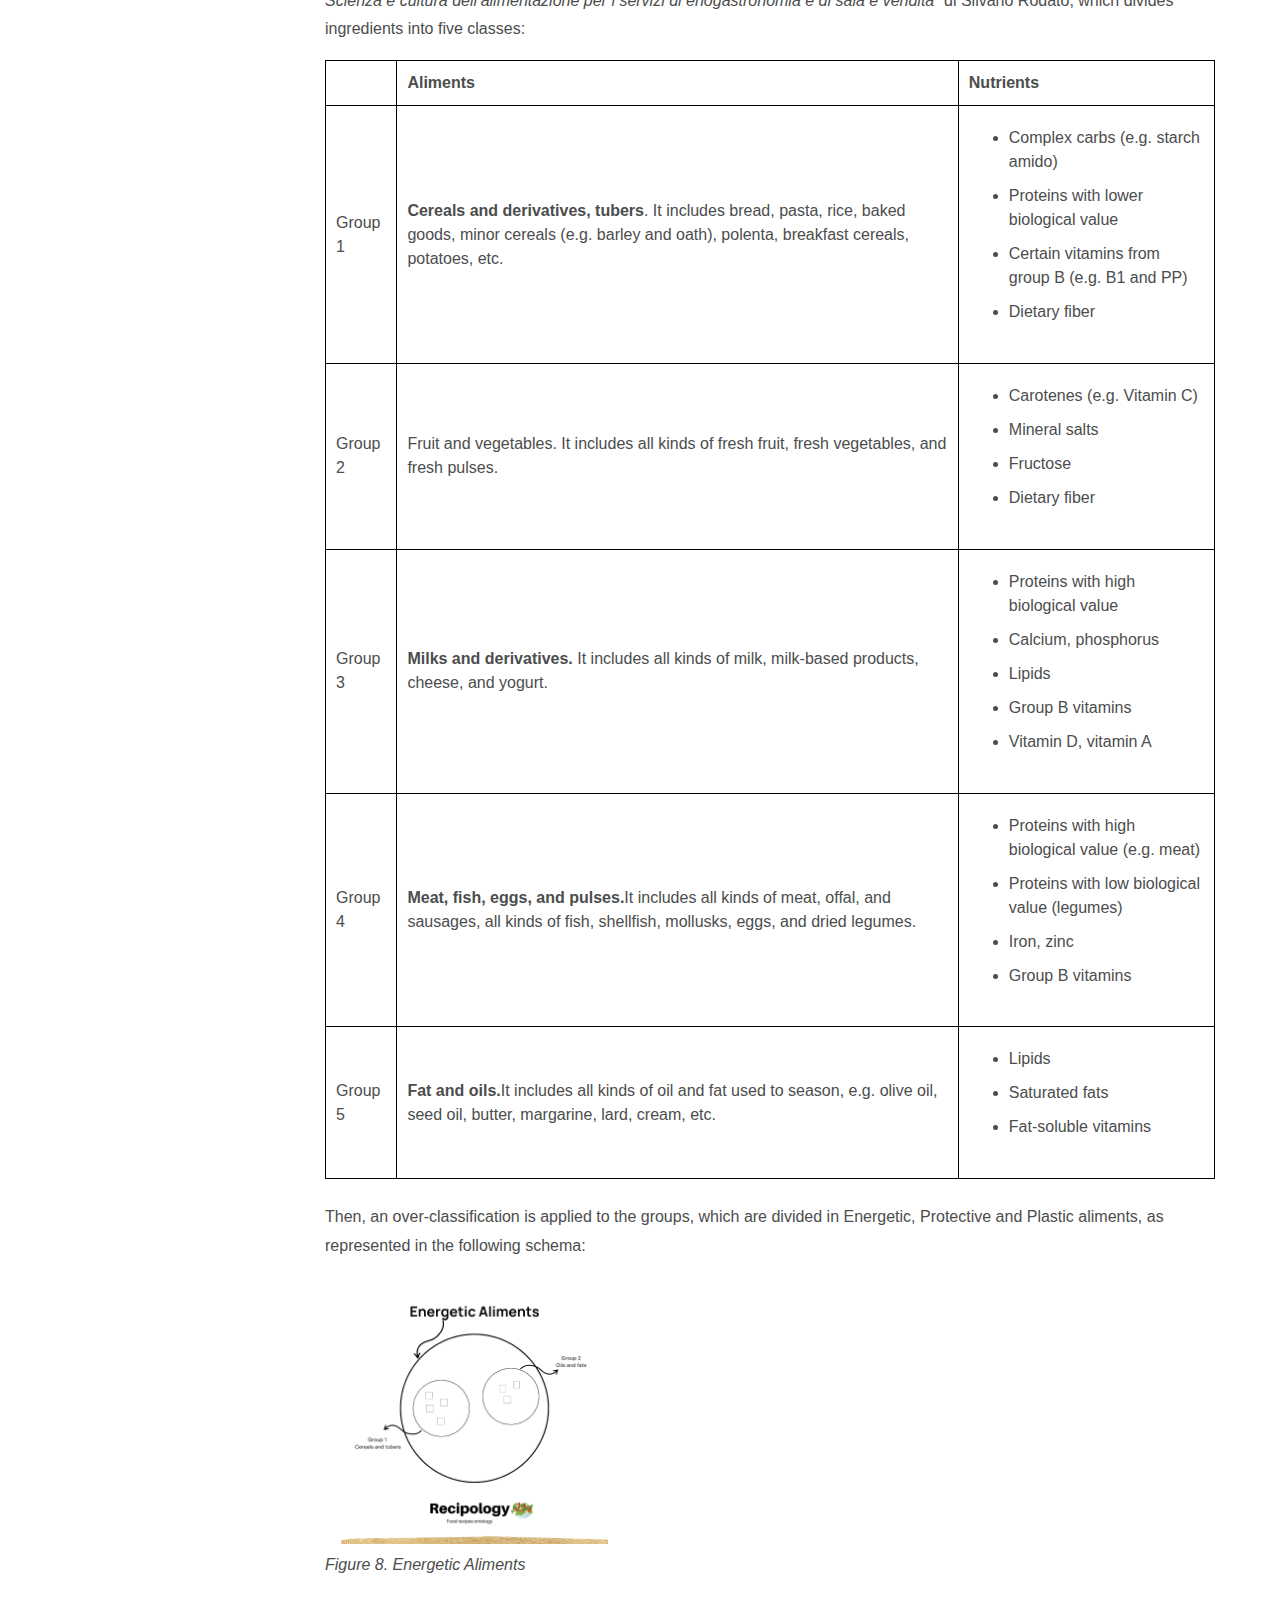
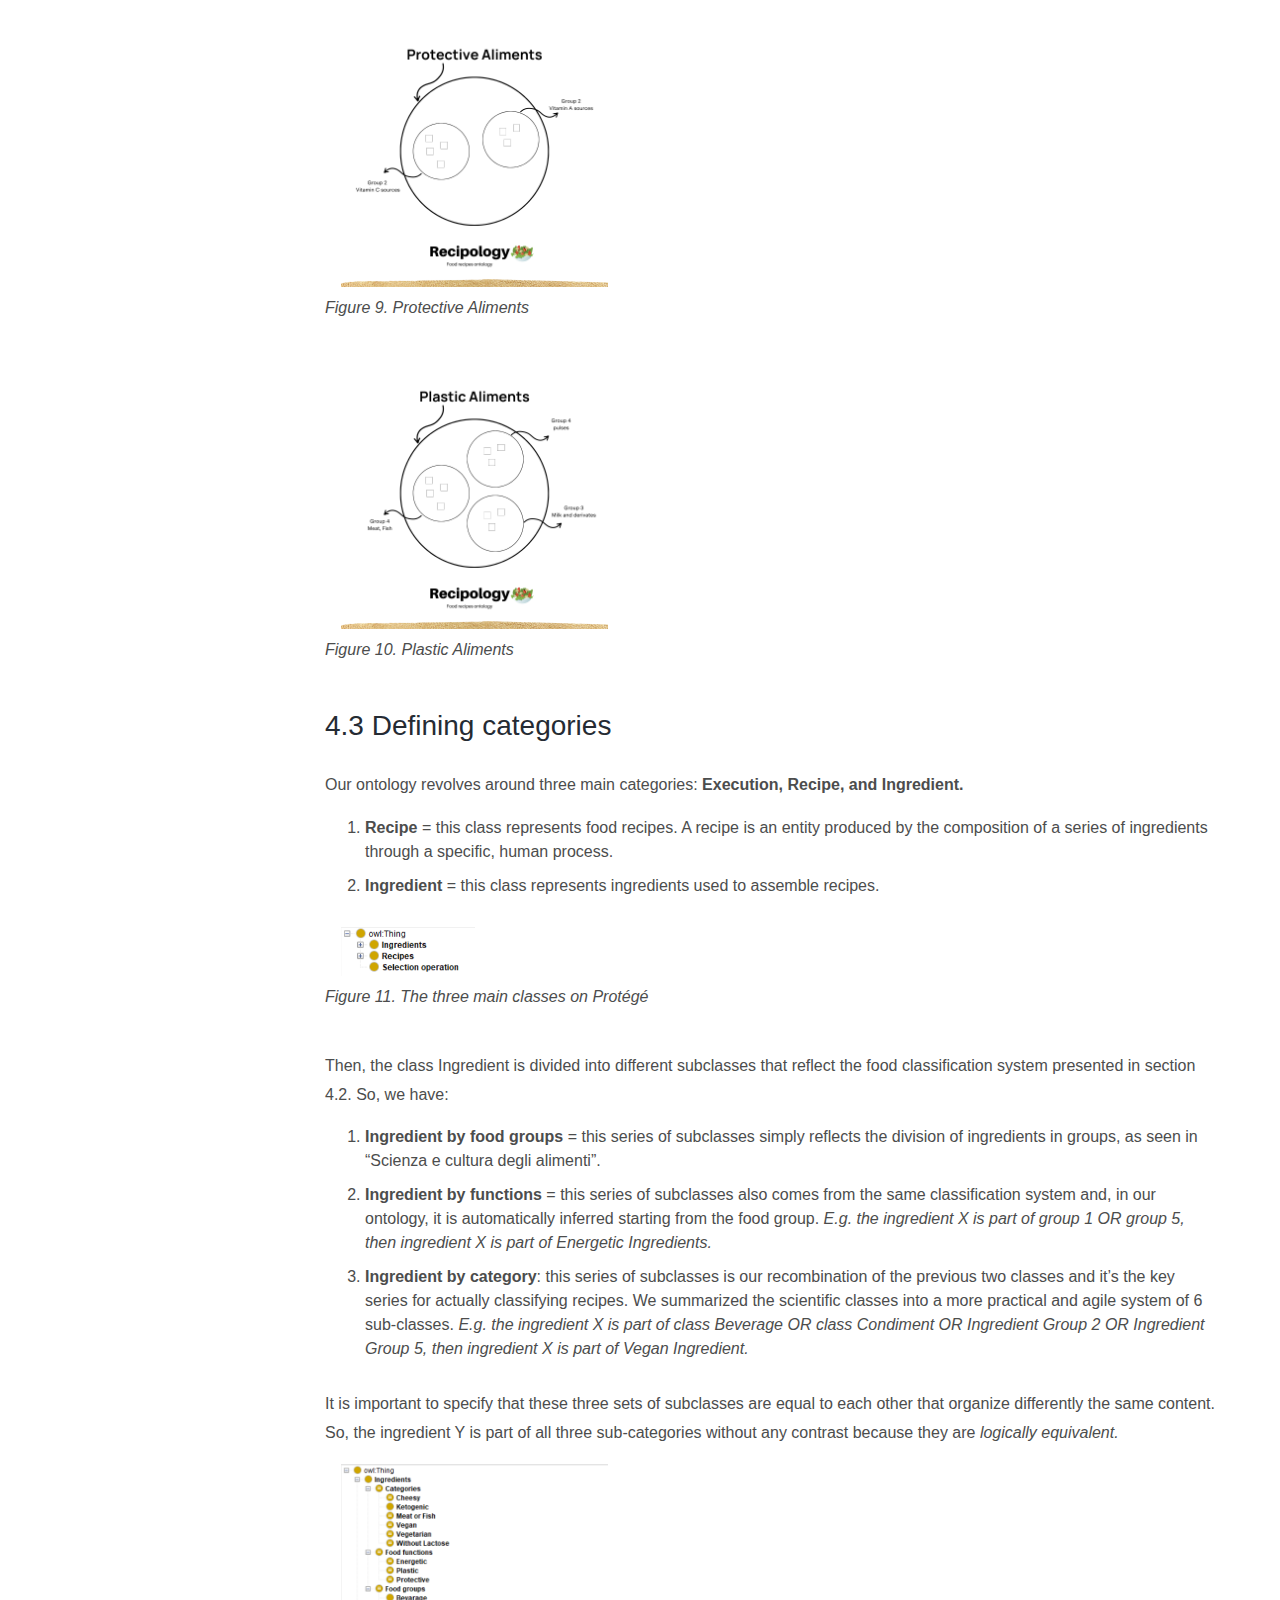
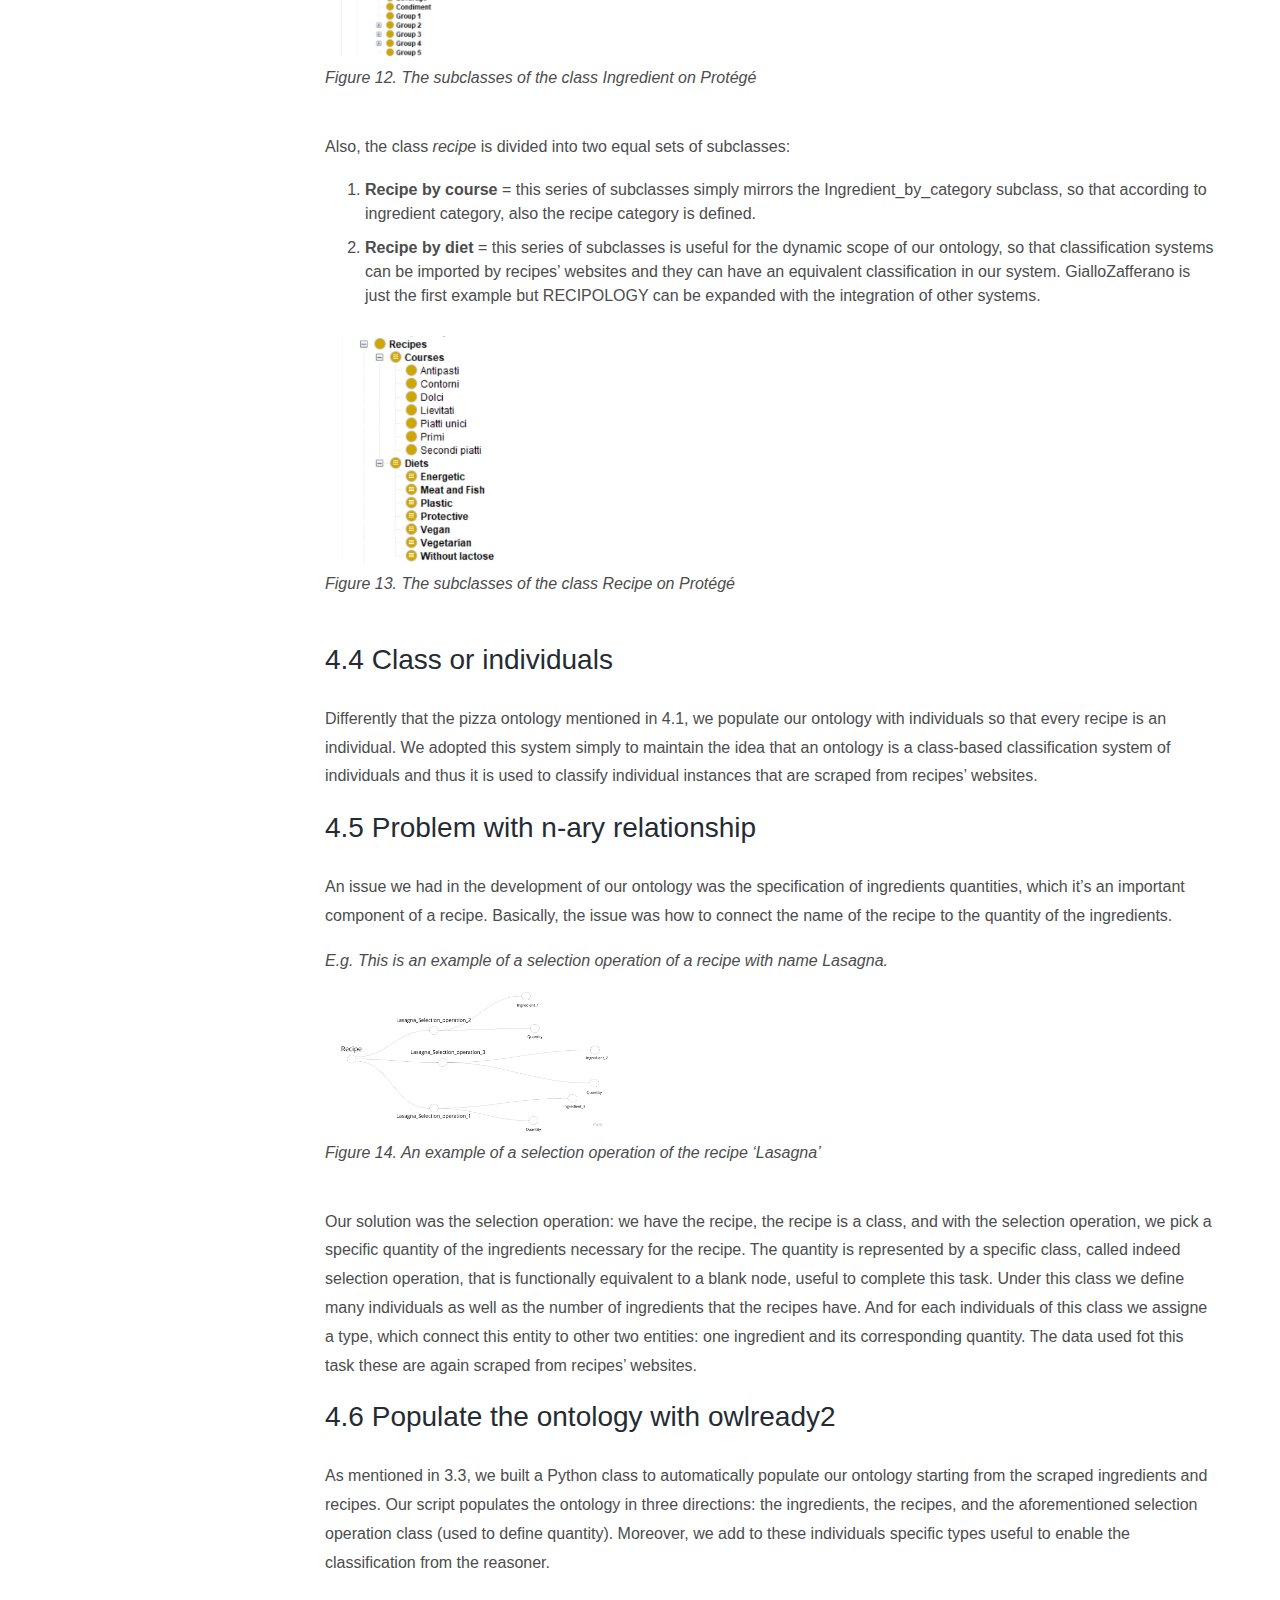
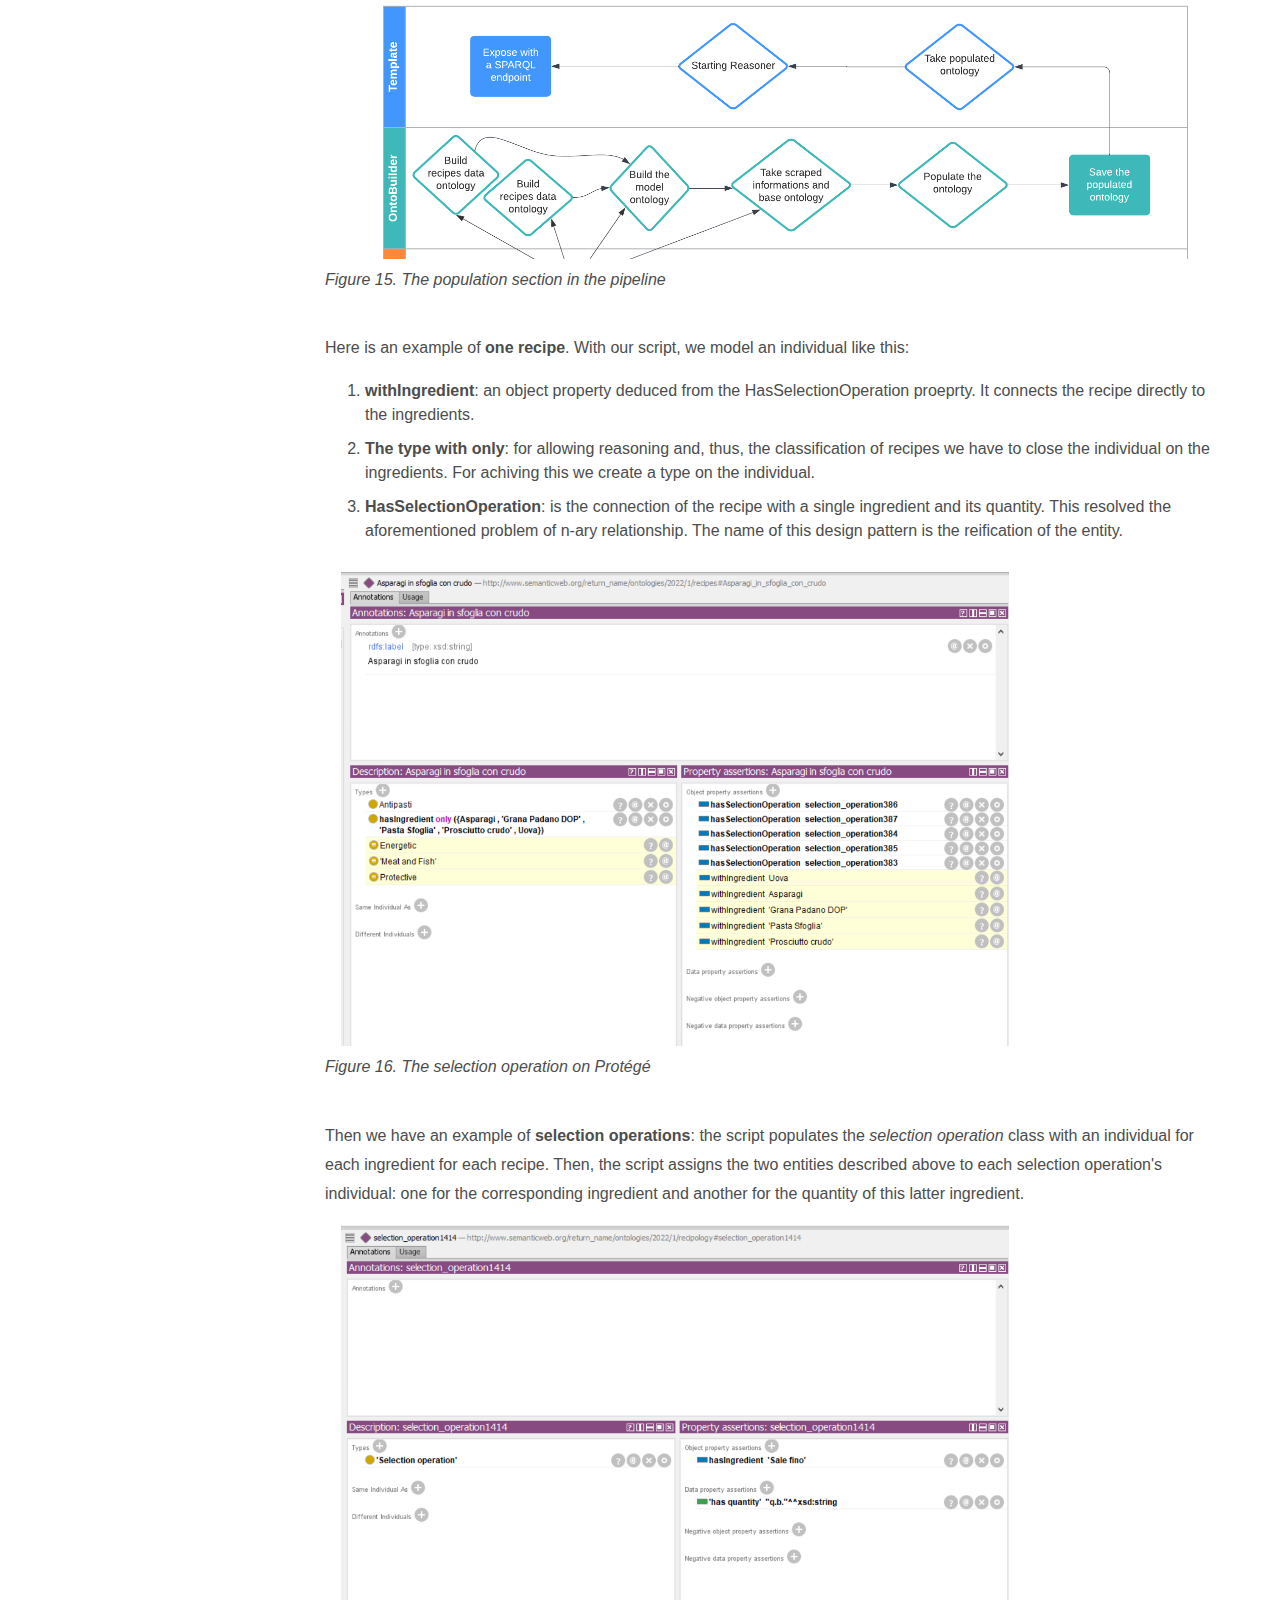
==== commit a8fed979: "update documentation with API part" ====
--- a/index.html
+++ b/index.html
@@ -243,17 +243,18 @@
             <li>Finally, we used Flask to visualize the template. Flask is a web application framework written in Python.
             </li>
           </ul>
-          <p>Our code is composed mainly of 5 classes:
+          <p>Our code is composed mainly of 5 pieces:
           </p>
           <ol>
             <li><strong>Connector</strong>. It takes care of establishing an anonymous connection to avoid IP address recognition. This is necessary to avoid IP blacklisting. It also implements a system of dynamic rotation of proxies: once caught the proxy free working continues to use it to send the next requests.
             </li>
-            <li><strong>GZScraper</strong>. It is responsible for indicating to the connector what resources it needs to extract all the information. This is a site-specific class. Each site will have its own class and methods (e.g. GialloZafferano has one class, LaRepubblica has another class). To generalize too much would be a mistake in this case. The cause is the great variability of the technologies used to create websites, which affects the HTML output. As the last step, this class manages to structure the CSV / JSON file where the data will be stored.
-            </li>
-            <li><strong>Ontobuilder</strong>: This class is used to populate the base ontology with the information retrieved by scraping
-
-            </li>
-            <li><strong>The query_class</strong>: this class consists of several methods, each of which performs a particular query on the database
+            <li><strong>Scraper</strong>. It is responsible for indicating to the connector what resources it needs to extract all the information. This is a site-specific class. Each site will have its own class and methods (e.g. GialloZafferano has one class, LaRepubblica has another class). To generalize too much would be a mistake in this case. The cause is the great variability of the technologies used to create websites, which affects the HTML output. As the last step, this class manages to structure the CSV / JSON file where the data will be stored.
+            </li>
+            <li><strong>OntoBuilder</strong>: This class is used to populate the base ontology with the information retrieved by scraping
+
+            </li>
+            <li><strong>API endpoint</strong>: this is a simple API, where individuals entities can be extracted from the ontology by using a POST request with a SPARQL query as body
+               and simple GET requests for fastly quering most of the information inside the ontology. 
 
             </li>
             <li><strong>Template</strong>:  a small piece of HTML to display the results obtained by populating the ontology and triggering the reasoner on the ontology
@@ -265,9 +266,20 @@
           
 
           <h3>3.4 Our Pipeline</h3>
-          <a class="logo ml-md-3" title="Manoscritto"> <img src="assets/images/Recipology_workflow.png" class="img-fluid" alt="Pipeline" style="width:100%"  /> </a>
+          <a class="logo ml-md-3" title="Recipology Pipeline"> <img src="assets/images/Recipology_workflow.png" class="img-fluid" alt="Pipeline" style="width:100%"  /> </a>
           <p><i>Figure 5. Recipology Pipeline</i></p>
           <span class="text-2 ml-2"></span>
+          <p>Our pipeline is composed by the following steps:
+          </p>
+          <ol>
+            <li><strong>Scraping and creation of the dataset</strong>: using the connector and scraper we derive all the information needed to create our recipe dataset. The information extracted is: recipe name, ingredients, steps to make the recipes, and quantity of ingredients.</li>
+            <li><strong>Creation of ontologies containing the data*</strong>: creation via the OWLReady 2 library of two pipelines to create two owl files containing the rearranged data: one file with only the recipes and one file with only the ingredients.</li>
+            <li><strong>Creation of the recipology ontology*</strong>: creation of a third pipeline that combines the ontologies obtained from the previous two pipelines, so as to obtain the final recipology ontology.
+            </li>
+            <p>
+              <i>* all the ontology pipeline are inside the run.py file and can be executed if the dataset is provided </i>
+            </p>
+          </ol>
 
 		
         
@@ -283,16 +295,17 @@
 
           <h3>4.1 Competency questions</h3>
           <p>Following the XD methodology, we developed some competency questions to understand the scope of our ontology.
-            They are grouped into four scenarios that help us to explore the user0s needs and the actual situations that can happen daily.
+            They are grouped into four scenarios that help us to explore the users needs and the actual situations that can happen daily.
+            in the ontology actually only some of the planned scenarios are implemented, due to development time. The implemented scenarios are indicated in parentheses.
             </p>
           <h4>Scenario nr.1</h4>
           <p><strong>Diet</strong>.The users want to eat food according to a specific diet for a specific period of time. The user tells the system what I want to build the diet on, and the system is able to return to them a list of recipes organized by day.
           </p>
-          <p><i>Competency questions:</i></p>
+          <p><i>Competency questions: (Implemented)</i></p> 
           <ol>
             <li>Which is the kind of food on which the user wants to build their diet?
             </li>
-            <li>Which kitchen tools does the user have?
+            <li>Which are the ingredients necessary for complete a selected dish?
             </li>
             <li>Which recipes in the databases match the requirements?</li>
           </ol>
@@ -429,15 +442,15 @@
 
           <p>Then, an over-classification is applied to the groups, which are divided in Energetic, Protective and Plastic aliments,  as represented in the following schema:
           </p>
-          <a class="logo ml-md-3" title="Manoscritto"> <img src="assets/images/schema1.png" alt="ispirations"  /> </a>
+          <a class="logo ml-md-3" title="Energetic Aliments"> <img src="assets/images/schema1.png" alt="ispirations"  /> </a>
           <p><i>Figure 8. Energetic Aliments </i></p>
           <span class="text-2 ml-2"></span>
           <br>
-          <a class="logo ml-md-3" title="Manoscritto"> <img src="assets/images/schema2.png" alt="ispirations" /> </a>
+          <a class="logo ml-md-3" title="Protective Aliments"> <img src="assets/images/schema2.png" alt="ispirations" /> </a>
           <p><i>Figure 9. Protective Aliments </i></p>
           <span class="text-2 ml-2"></span>
           <br>
-          <a class="logo ml-md-3" title="Manoscritto"> <img src="assets/images/schema3.png" alt="ispirations"/> </a>
+          <a class="logo ml-md-3" title="Plastic Aliments"> <img src="assets/images/schema3.png" alt="ispirations"/> </a>
           <p><i>Figure 10. Plastic Aliments </i></p>
           <span class="text-2 ml-2"></span>
           <br>
@@ -447,13 +460,11 @@
     <p>Our ontology revolves around three main categories: <strong>Execution, Recipe, and Ingredient.</strong>
     </p>
     <ol>
-      <li><strong>Execution</strong> = this class represents the necessary steps to complete the recipe. 
-      </li>
       <li><strong>Recipe</strong> = this class represents food recipes. A recipe is an entity produced by the composition of a series of ingredients through a specific, human process. 
       </li>
       <li><strong>Ingredient</strong> = this class represents ingredients used to assemble recipes.</li>
     </ol>
-    <a class="logo ml-md-3" title="Manoscritto"> <img src="assets/images/sette.png" class="img-fluid" alt="ispirations"  /> </a>
+    <a class="logo ml-md-3" title="three main classes"> <img src="assets/images/sette.png" class="img-fluid" alt="ispirations" style="width: 15%;" /> </a>
     <p><i>Figure 11. The three main classes on Protégé
     </i></p>      
     <span class="text-2 ml-2"></span>
@@ -461,30 +472,30 @@
     <p>Then, the class Ingredient is divided into different subclasses that reflect the food classification system presented in section 4.2. So, we have:
     </p>
     <ol>
-      <li><strong>Ingredient_by_food groups</strong> = this series of subclasses simply reflects the division of ingredients in groups, as seen in “Scienza e cultura degli alimenti”. 
+      <li><strong>Ingredient by food groups</strong> = this series of subclasses simply reflects the division of ingredients in groups, as seen in “Scienza e cultura degli alimenti”. 
       </li>
-      <li><strong>Ingredient_by_functions</strong> = this series of subclasses also comes from the same classification system and, in our ontology, it is automatically inferred starting from the food group. 
+      <li><strong>Ingredient by functions</strong> = this series of subclasses also comes from the same classification system and, in our ontology, it is automatically inferred starting from the food group. 
         <i>E.g. the ingredient X is part of group 1 OR group 5, then ingredient X is part of Energetic Ingredients.</i>        
       </li>
-      <li><strong>Ingredient_by _category</strong>: this series of subclasses is our recombination of the previous two classes and it’s the key series for actually classifying recipes. We summarized the scientific classes into a more practical and agile system of 6 sub-classes. 
+      <li><strong>Ingredient by category</strong>: this series of subclasses is our recombination of the previous two classes and it’s the key series for actually classifying recipes. We summarized the scientific classes into a more practical and agile system of 6 sub-classes. 
         <i>E.g. the ingredient X is part of class Beverage OR class Condiment OR Ingredient Group 2 OR Ingredient Group 5, then ingredient X is part of Vegan Ingredient.</i>
         </li>
     </ol>
     <p>It is important to specify that these three sets of subclasses are equal to each other that organize differently the same content. So, the ingredient Y is part of all three sub-categories without any contrast because they are <i>logically equivalent.</i>
     </p>
-    <a class="logo ml-md-3" title="Manoscritto"> <img src="assets/images/otto.png" alt="ispirations" /> </a>
+    <a class="logo ml-md-3" title="subclasses of the class Ingredient"> <img src="assets/images/otto.png" alt="ispirations" /> </a>
     <p><i>Figure 12. The subclasses of the class Ingredient on Protégé</i></p>      
           <span class="text-2 ml-2"></span>
           <br>
     <p>Also, the class <i>recipe</i> is divided into two equal sets of subclasses:
     </p>
     <ol>
-      <li><strong>Recipe_by_category</strong> = this series of subclasses simply mirrors the Ingredient_by_category subclass, so that according to ingredient category, also the recipe category is defined. 
+      <li><strong>Recipe by course</strong> = this series of subclasses simply mirrors the Ingredient_by_category subclass, so that according to ingredient category, also the recipe category is defined. 
       </li>
-      <li><strong>Recipe_by_type_GialloZafferano</strong> = this series of subclasses is useful for the dynamic scope of our ontology, so that classification systems can be imported by recipes’ websites and they can have an equivalent classification in our system. GialloZafferano is just the first example but RECIPOLOGY can be expanded with the integration of other systems.      
+      <li><strong>Recipe by diet</strong> = this series of subclasses is useful for the dynamic scope of our ontology, so that classification systems can be imported by recipes’ websites and they can have an equivalent classification in our system. GialloZafferano is just the first example but RECIPOLOGY can be expanded with the integration of other systems.      
       </li>
     </ol>
-    <a class="logo ml-md-3" title="Manoscritto"> <img src="assets/images/nove.png" alt="ispirations"  /> </a>
+    <a class="logo ml-md-3" title="The subclasses of the class Recipe"> <img src="assets/images/nove.png" alt="ispirations"  /> </a>
     <p><i>Figure 13. The subclasses of the class Recipe on Protégé
     </i></p>  
           <span class="text-2 ml-2"></span>
@@ -511,55 +522,45 @@
     </i></p>      
     <span class="text-2 ml-2"></span>
     <br>
-    <p>Here is an example of <strong>one recipe</strong>. With our script, we assign to each recipe three categories of types: 
+    <p>Here is an example of <strong>one recipe</strong>. With our script, we model an individual like this: 
     </p>
     <ol>
-      <li>the <strong>connection</strong> with the ingredients (which are themselves individuals) through the quantifier some, useful for all the categories that require just the presence of at last one element (within the ones specified in the category itself); 
+      <li><strong>withIngredient</strong>: an object property deduced from the HasSelectionOperation proeprty. It connects the recipe directly to the ingredients.
       </li>
-      <li><strong>The constrain</strong> only for closing the world of the considered individual in order to simplify the reasoning process;
+      <li><strong>The type with only</strong>: for allowing reasoning and, thus, the classification of recipes we have to close the individual on the ingredients. For achiving this we create a type on the individual.
       </li>
-      <li>Finally, the <strong>connection</strong> with the aforementioned selection operation.</li>
+      <li><strong>HasSelectionOperation</strong>: is the connection of the recipe with a single ingredient and its quantity. This resolved the aforementioned problem of n-ary relationship. The name of this design pattern is the reification of the entity.</li>
     </ol>
 
-    <a class="logo ml-md-3" title="Manoscritto"> <img src="assets/images/dodici.png" alt="ispirations"  /> </a>
+    <a class="logo ml-md-3" title="Manoscritto"> <img src="assets/images/dodici.png" alt="ispirations" style="width: 75%;"  /> </a>
     <p><i>Figure 16. The selection operation on Protégé </i></p>     
     <span class="text-2 ml-2"></span>
     <br>
 
     <p>Then we have an example of <strong>selection operations</strong>: the script populates the <i>selection operation</i> class with an individual for each ingredient for each recipe. Then, the script assigns the two entities described above to each selection operation's individual: one for the corresponding ingredient and another for the quantity of this latter ingredient.
     </p>
-    <a class="logo ml-md-3" title="Manoscritto"> <img src="assets/images/image11.png" class="img-fluid" alt="ispirations"  /> </a>
+    <a class="logo ml-md-3" title="Manoscritto"> <img src="assets/images/image11.png" class="img-fluid" alt="ispirations"  style="width: 75%;"/> </a>
     <p><i>Figure 17. The selection operation subclass
     </i></p>      
     <span class="text-2 ml-2"></span>
     <br>
-    <p>Here is <strong>an ingredient example</strong>: for this operation, the script provides a series of bash steps to the user in order to classify the ingredients as individuals into the corresponding food group under the <i>ingredient_by_food_group</i> class.
-    </p>
-    <a class="logo ml-md-3" title="Manoscritto"> <img src="assets/images/image8.png" class="img-fluid" alt="ispirations"  /> </a>
-    <p><i>Figure 18. The selection operation on the ingredients</i></p>     
-    <span class="text-2 ml-2"></span>
-    <br>
     <h3>4.7 Reasoning and classification of recipes</h3>
     <p>Our ontology adopt a <i>reasoner</i>, an algorithm built-in Protégé, that is able to make logical inferences. This reasoner re-classifies the recipes that we scraped into the categories that we defined into <i>recipes_by_category</i>. The reasoner is able to make this kind of reasonement thanks to the types which we have previously defined on individuals.</p>
-      <br>
-      <p>The classes to be populated without the reasoner</p>
-      <a class="logo ml-md-3" title="Manoscritto"> <img src="assets/images/Cattura.JPG" class="img-fluid" alt="ispirations"  /> </a>
-      <p><i>Figure 19. The classes without the reasoner on Protégé </i></p>    
-      <span class="text-2 ml-2"></span>
-      <br>
-    <p>The classes populated thanks to the reasoner</p>
-    <a class="logo ml-md-3" title="Manoscritto"> <img src="assets/images/Cattura1.JPG" class="img-fluid" alt="ispirations"  /> </a>
+    <p>The individual with new types thanks to the reasoner</p>
+    <a class="logo ml-md-3" title="Manoscritto"> <img src="assets/images/reasoning_example.png" class="img-fluid" alt="ispirations" style="width: 75%;" /> </a>
     <p><i>Figure 20. The classes with the reasoner on Protégé </i></p>     
     <span class="text-2 ml-2"></span>
     <br>
     <h3>4.8 Query information from ontology</h3>
-    <p>Before the last step (visualization), we created a class to retrieve information from the ontology in a systematic way, respecting our starting skill queries. The queries are obtained by combining both Sparbl and simplified queries from the Owlready2 library. The results of the queries are then combined, resulting in an overall final file. The script consists of the following functions:
+    <p>Before the last step (visualization), we created an API endpoint to retrieve information from the ontology in a systematic way, respecting our starting skill queries.
       <ul>
-        <li><strong>query_for_selection_individuals:</strong> deals with retrieving for each individual recipe the corresponding selection operations. From these, it retrieves the corresponding ingredient and its quantity.</li>
-        <li><strong>query_for_categories:</strong> it deals with retrieving the categories of the recipes, under the class Recipe_for_type_GialloZafferano.</li>
-        <li><strong>combination_category_informations _of_individuals:</strong> Combines the results of the previous categories. Each recipe is now a dictionary key, with values of its own ingredients, corresponding quantities, and finally the category of Giallo Zafferano.</li>
-        <li><strong>query_for_inferred_categories:</strong> retrieves the categories into which the recipes were reclassified after the reasoner action. These categories are added to the file obtained in the previous step.</li>
+        <li><strong>https://recipology-api.herokuapp.com/free_query</strong>: a POST request for send a custom SPARQL query</li>
+        <li><strong>https://recipology-api.herokuapp.com/recipes/{name_recipe}:</strong> a GET request for retrieve a recipe or a list of recipes starting from the name*</li>
+        <li><strong>https://recipology-api.herokuapp.com/ingredients/{name_ingredient}:</strong> a GET request for retrieve a recipe or a list of recipes starting from the ingredient or ingredients*</li>
+        <li><strong>https://recipology-api.herokuapp.com/categories/{name_category}:</strong> a GET request for retrieve a recipe or a list of recipes starting from the category or categories*</li>
       </ul></p>
+      <p><i>* all the GET requests concatenate the term provided in the list with an OR logic symbol</i></p>
+      <p><a href="https://recipology-api.herokuapp.com/">Try the API</a></p>
     <h3>4.9 Reasoning and Display results with Flask</h3>
     <p>Results retrieved via queries are deployed to a simple HTML template via Flask. The application dynamically displays a random recipe fished from within the ontology, highlighting its inferred categories thanks to the reasoner.
     </p>
--- a/assets/css/stylesheet.css
+++ b/assets/css/stylesheet.css
@@ -2962,7 +2962,7 @@
 
 
 img {
-  width: 40%;
+  width: 30%;
 }
 
 table td, table th {
